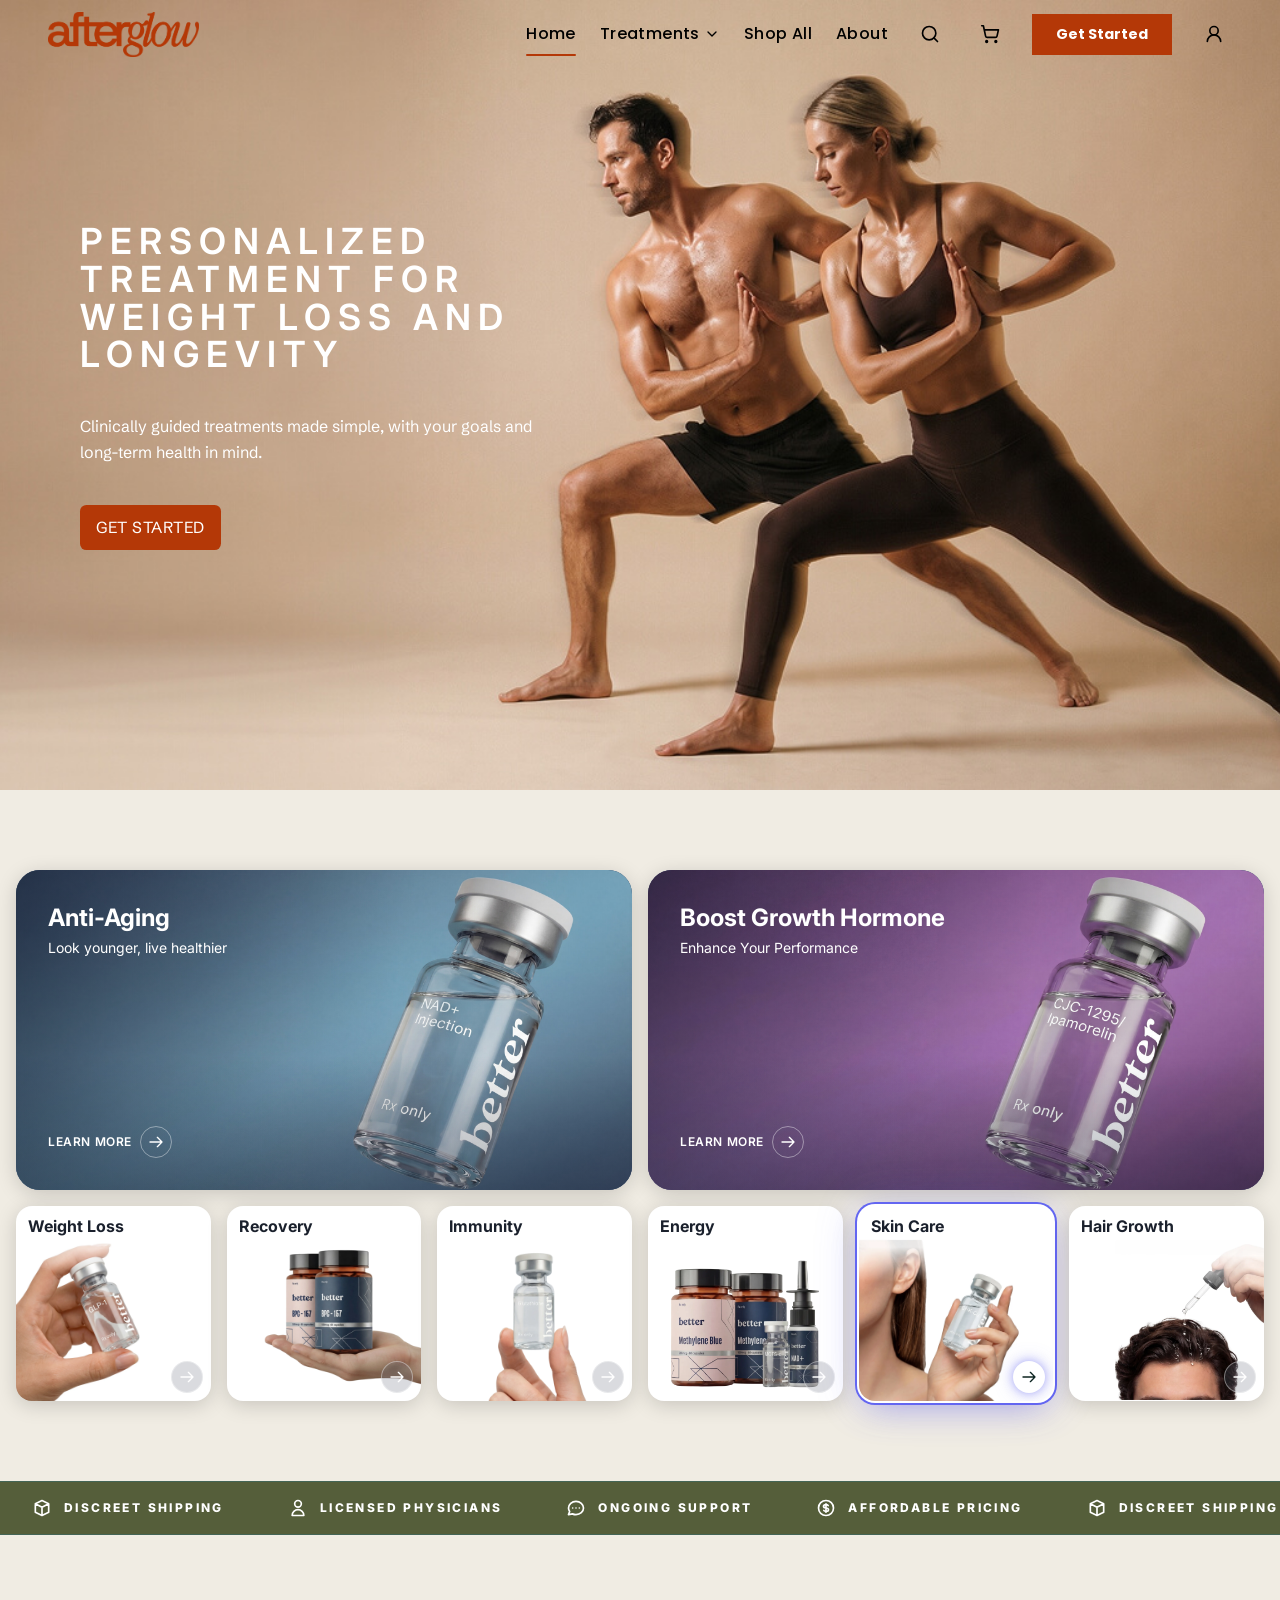
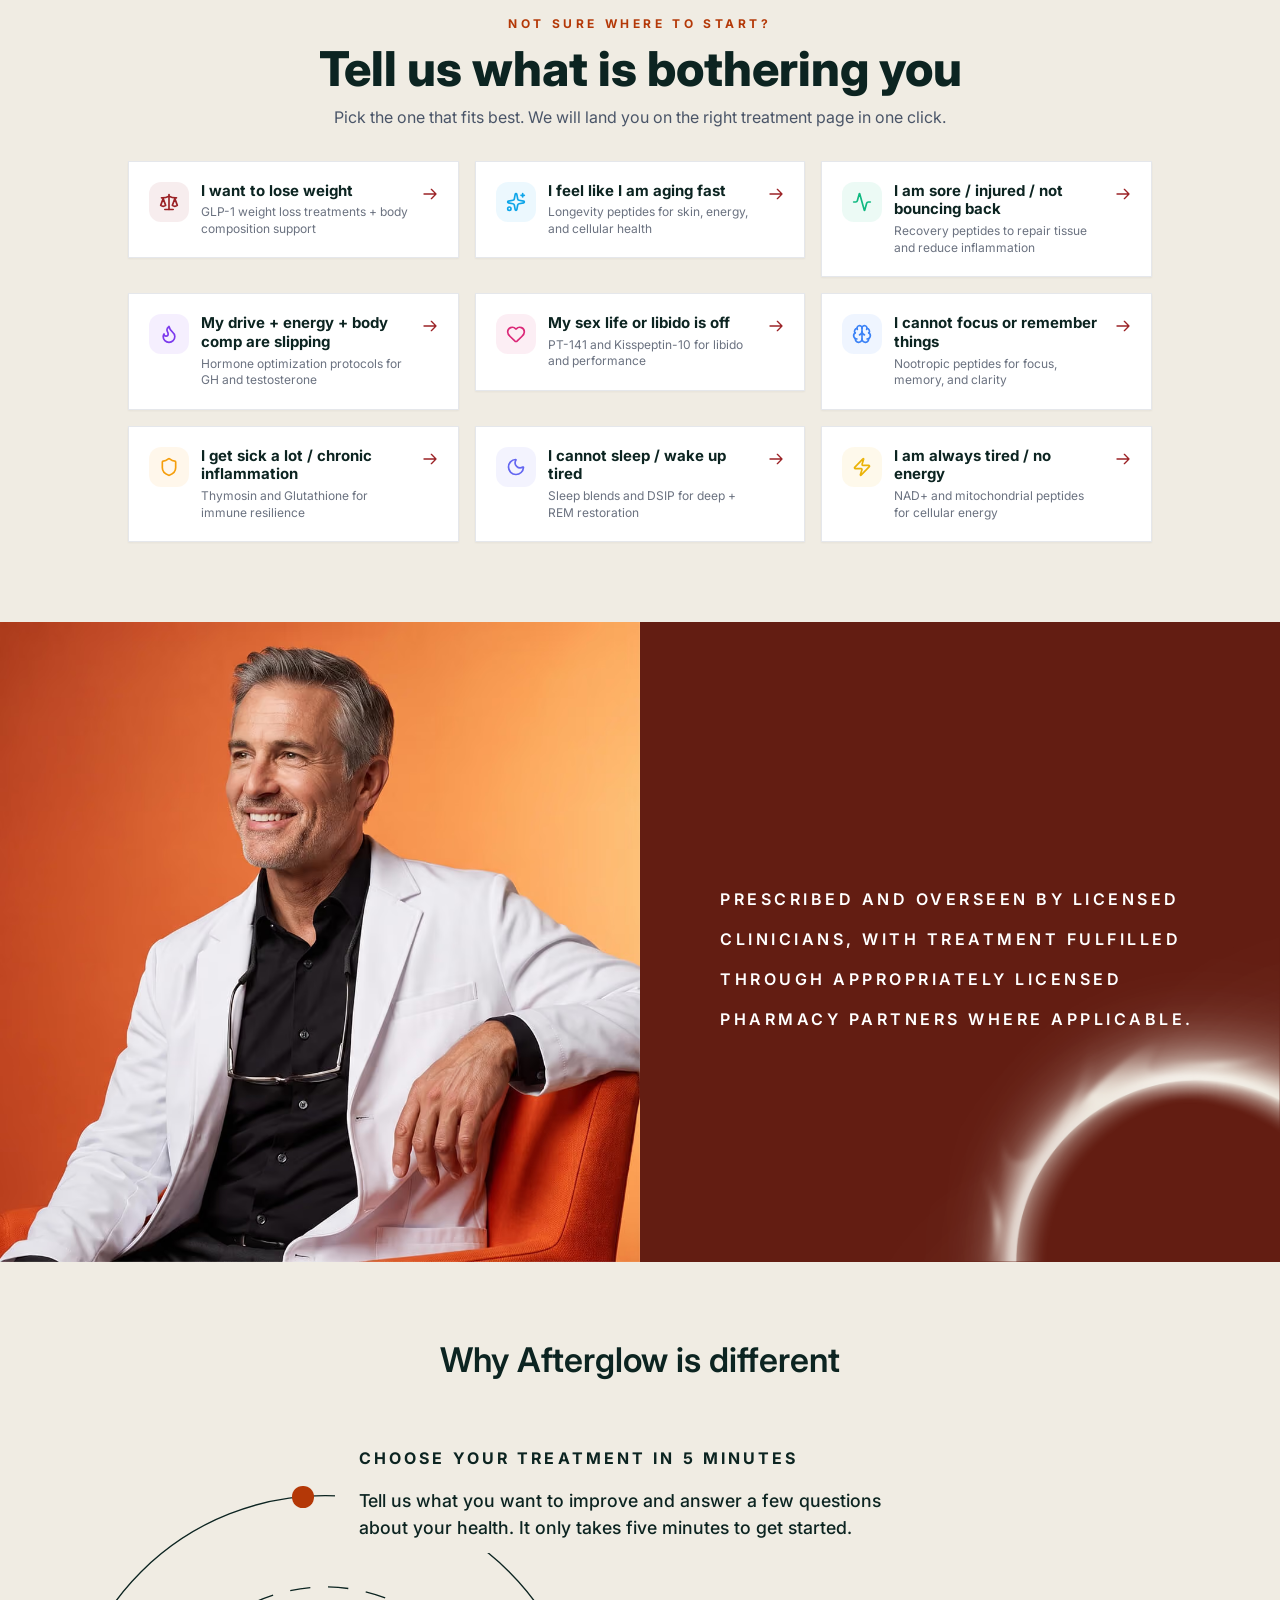
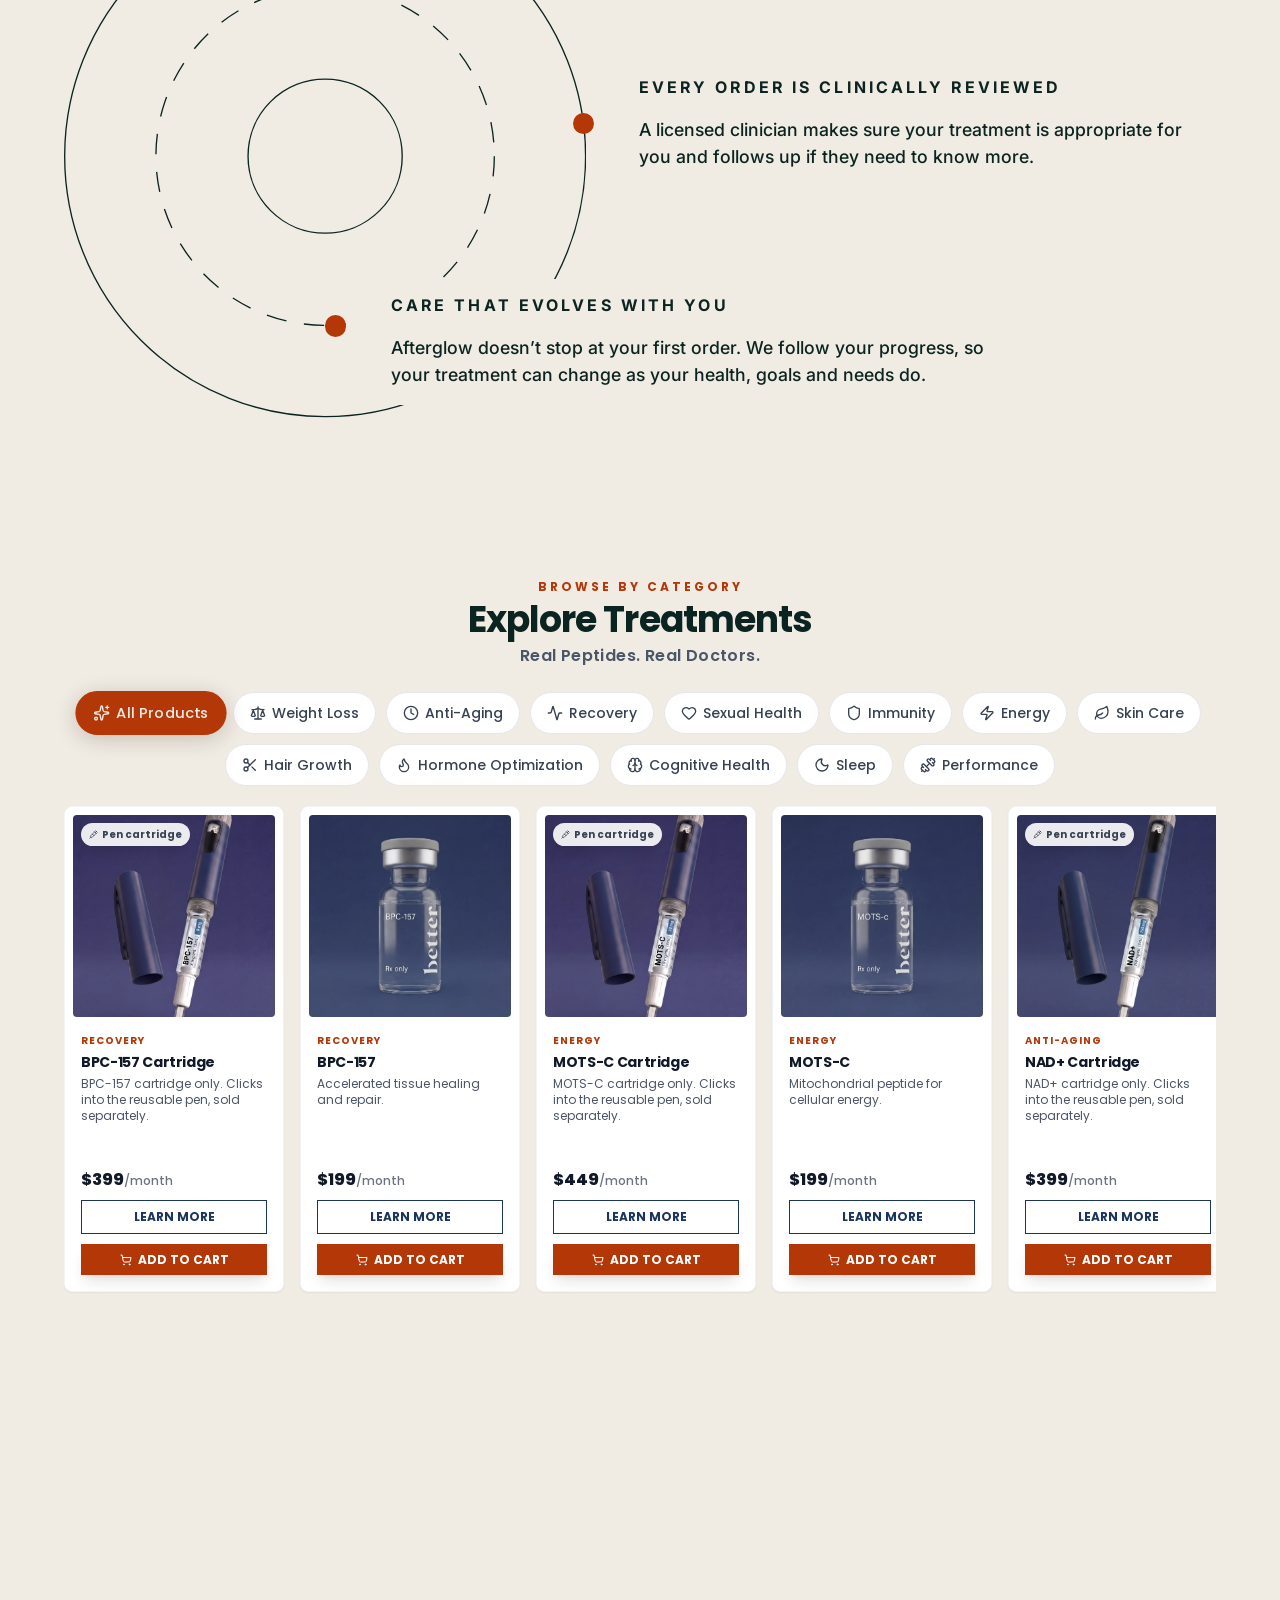
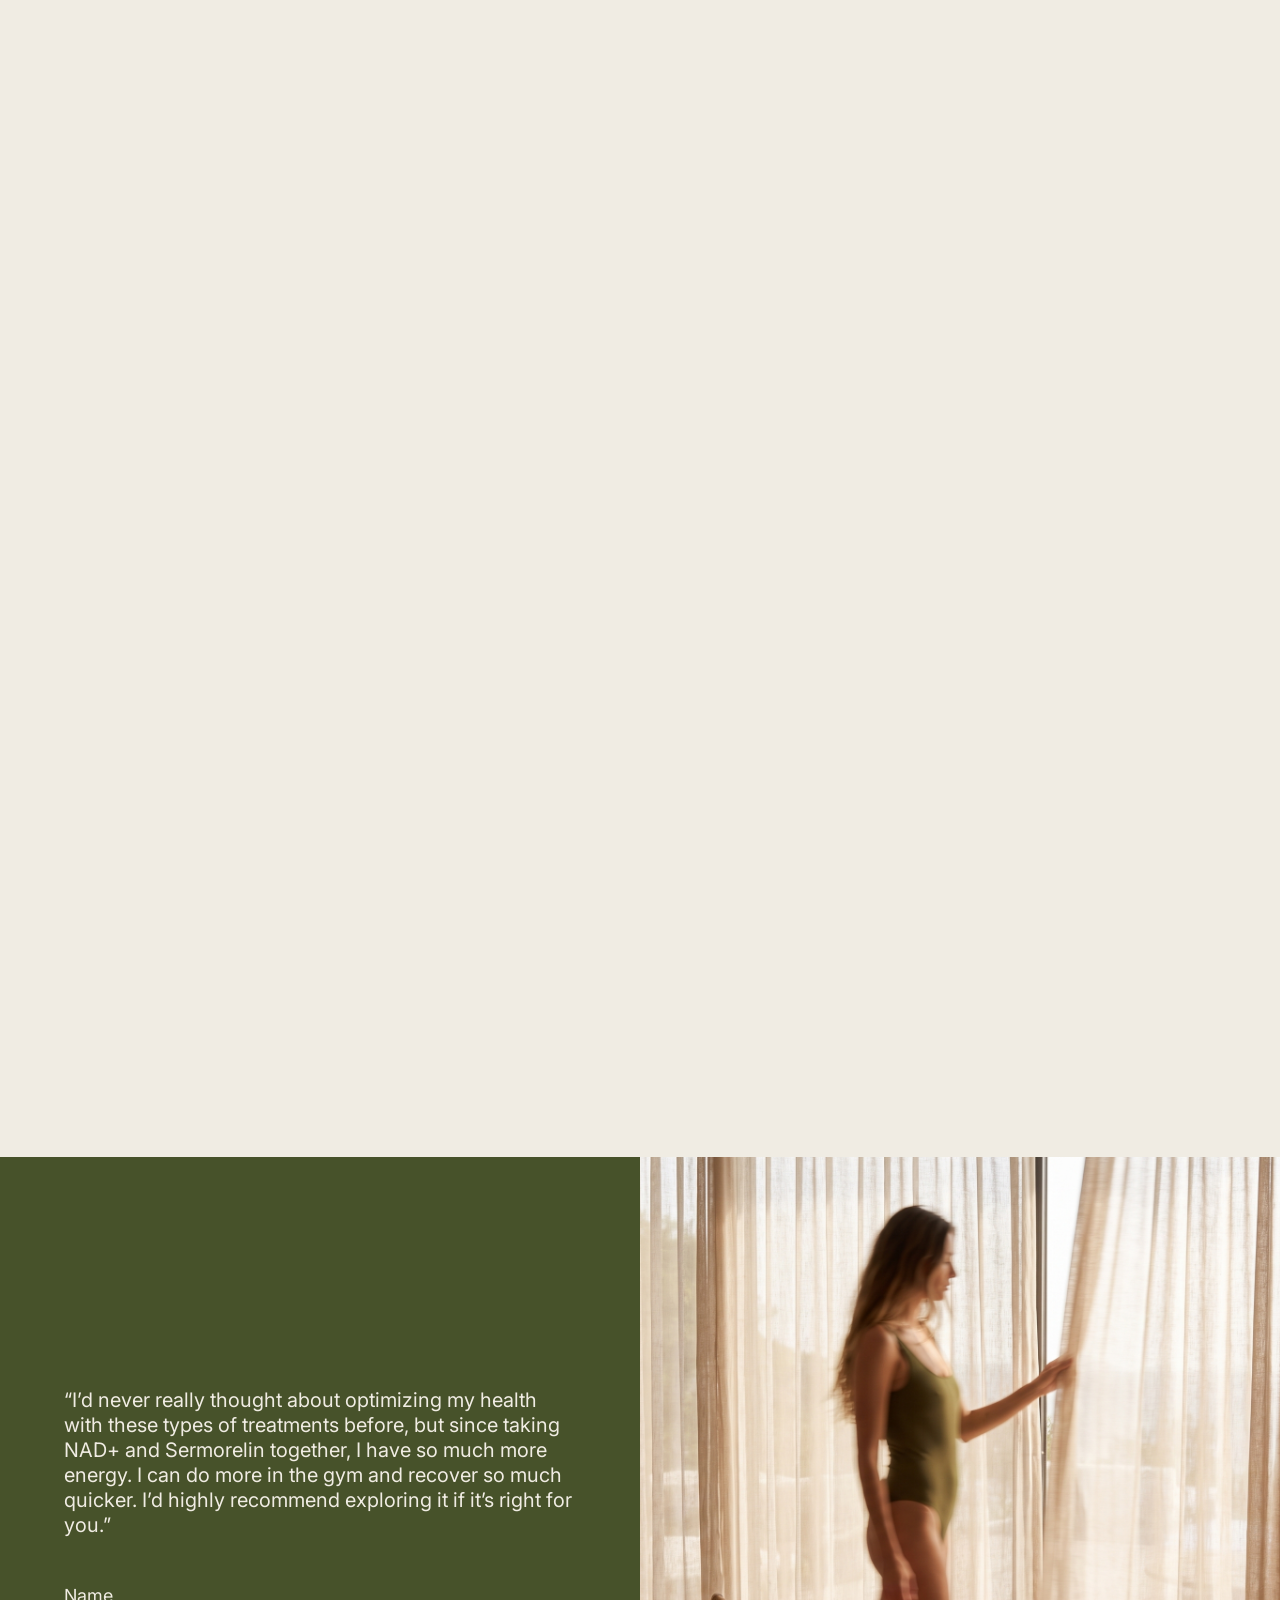
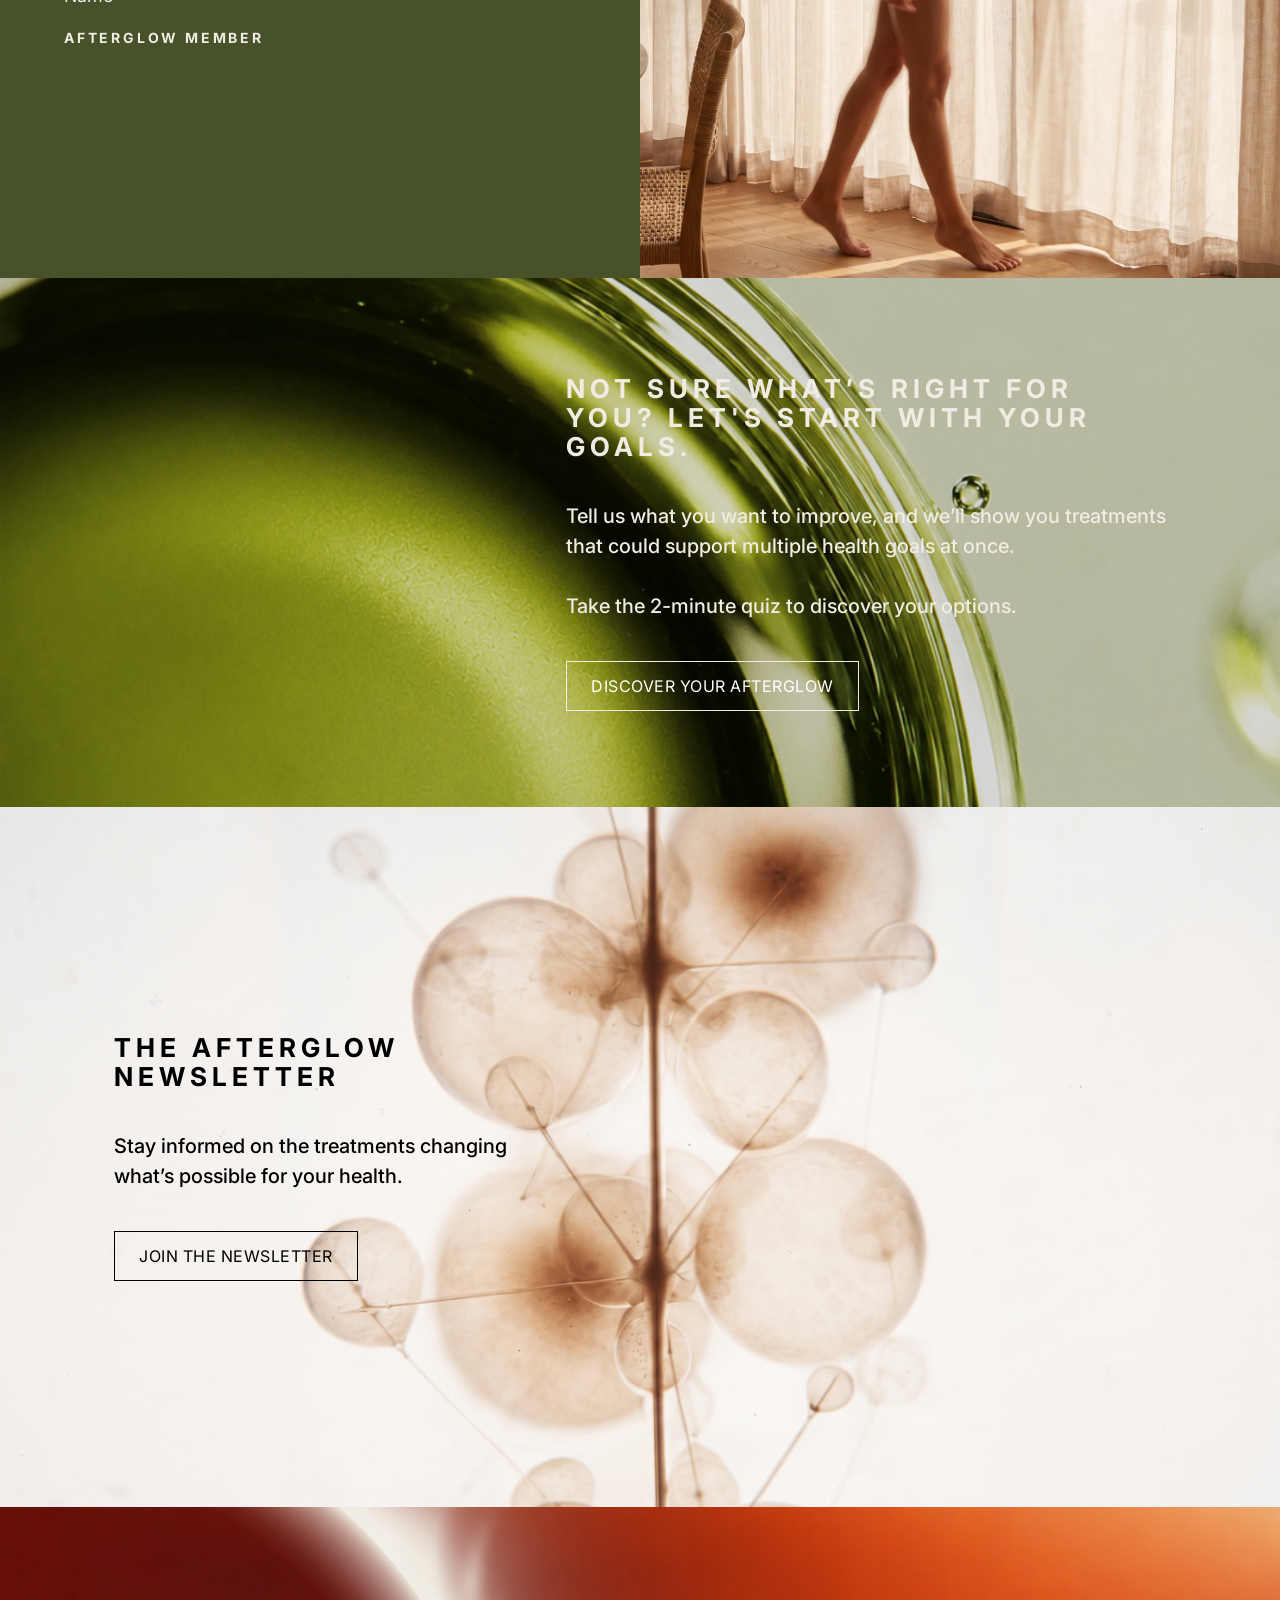
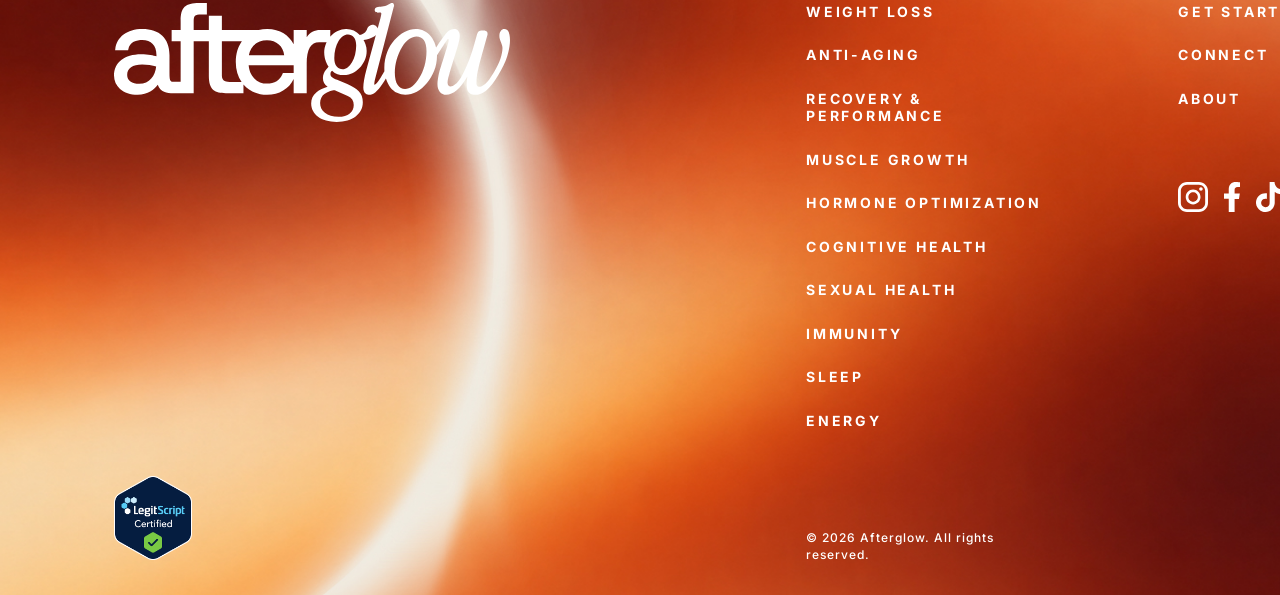
==== index.html @ 7e418ce0 "Update mobile menu icons Replace the boxed close button with a plain X icon and resize the hamburger" ====
<!doctype html>
<html lang="en">
<head>
  <meta charset="utf-8">
  <meta name="viewport" content="width=device-width, initial-scale=1">
  <title>Afterglow | Personalized treatment for weight loss and longevity</title>
  <meta name="description" content="Clinically guided treatments made simple, with your goals and long-term health in mind.">
  <script>document.documentElement.classList.add('js')</script>
  <link rel="preconnect" href="https://fonts.googleapis.com">
  <link rel="preconnect" href="https://fonts.gstatic.com" crossorigin>
  <link rel="stylesheet" href="https://fonts.googleapis.com/css2?family=Inter:wght@400;500;600;700;800&family=Poppins:wght@500;600;700&family=Schibsted+Grotesk:wght@400;500&display=swap">
  <link rel="stylesheet" href="styles.css">
  <script src="script.js" defer></script>
</head>
<body>
<svg xmlns="http://www.w3.org/2000/svg" class="sprite" aria-hidden="true" focusable="false"><symbol id="i-package" viewBox="0 0 24 24"><path d="M20 7l-8-4-8 4m16 0l-8 4m8-4v10l-8 4m0-10L4 7m8 4v10M4 7v10l8 4"/></symbol><symbol id="i-user" viewBox="0 0 24 24"><path d="M16 7a4 4 0 11-8 0 4 4 0 018 0zM12 14a7 7 0 00-7 7h14a7 7 0 00-7-7z"/></symbol><symbol id="i-chat" viewBox="0 0 24 24"><path d="M8 12h.01M12 12h.01M16 12h.01M21 12c0 4.418-4.03 8-9 8a9.863 9.863 0 01-4.255-.949L3 20l1.395-3.72C3.512 15.042 3 13.574 3 12c0-4.418 4.03-8 9-8s9 3.582 9 8z"/></symbol><symbol id="i-dollar" viewBox="0 0 24 24"><path d="M12 8c-1.657 0-3 .895-3 2s1.343 2 3 2 3 .895 3 2-1.343 2-3 2m0-8c1.11 0 2.08.402 2.599 1M12 8V7m0 1v8m0 0v1m0-1c-1.11 0-2.08-.402-2.599-1M21 12a9 9 0 11-18 0 9 9 0 0118 0z"/></symbol><symbol id="i-sparkles" viewBox="0 0 24 24"><path d="M11.017 2.814a1 1 0 0 1 1.966 0l1.051 5.558a2 2 0 0 0 1.594 1.594l5.558 1.051a1 1 0 0 1 0 1.966l-5.558 1.051a2 2 0 0 0-1.594 1.594l-1.051 5.558a1 1 0 0 1-1.966 0l-1.051-5.558a2 2 0 0 0-1.594-1.594l-5.558-1.051a1 1 0 0 1 0-1.966l5.558-1.051a2 2 0 0 0 1.594-1.594z"/><path d="M20 2v4"/><path d="M22 4h-4"/><circle cx="4" cy="20" r="2"/></symbol><symbol id="i-scale" viewBox="0 0 24 24"><path d="M12 3v18"/><path d="m19 8 3 8a5 5 0 0 1-6 0zV7"/><path d="M3 7h1a17 17 0 0 0 8-2 17 17 0 0 0 8 2h1"/><path d="m5 8 3 8a5 5 0 0 1-6 0zV7"/><path d="M7 21h10"/></symbol><symbol id="i-tag" viewBox="0 0 24 24"><path d="m18 2 4 4"/><path d="m17 7 3-3"/><path d="M19 9 8.7 19.3c-1 1-2.5 1-3.4 0l-.6-.6c-1-1-1-2.5 0-3.4L15 5"/><path d="m9 11 4 4"/><path d="m5 19-3 3"/><path d="m14 4 6 6"/></symbol><symbol id="i-cart" viewBox="0 0 24 24"><circle cx="8" cy="21" r="1"/><circle cx="19" cy="21" r="1"/><path d="M2.05 2.05h2l2.66 12.42a2 2 0 0 0 2 1.58h9.78a2 2 0 0 0 1.95-1.57l1.65-7.43H5.12"/></symbol><symbol id="i-arrow-right" viewBox="0 0 24 24"><path d="M14 5l7 7m0 0l-7 7m7-7H3"/></symbol><symbol id="i-c-weight" viewBox="0 0 24 24"><path d="M12 3v18"/><path d="m19 8 3 8a5 5 0 0 1-6 0zV7"/><path d="M3 7h1a17 17 0 0 0 8-2 17 17 0 0 0 8 2h1"/><path d="m5 8 3 8a5 5 0 0 1-6 0zV7"/><path d="M7 21h10"/></symbol><symbol id="i-c-aging" viewBox="0 0 24 24"><path d="M12 6v6l4 2"/><circle cx="12" cy="12" r="10"/></symbol><symbol id="i-c-recovery" viewBox="0 0 24 24"><path d="M22 12h-2.48a2 2 0 0 0-1.93 1.46l-2.35 8.36a.25.25 0 0 1-.48 0L9.24 2.18a.25.25 0 0 0-.48 0l-2.35 8.36A2 2 0 0 1 4.49 12H2"/></symbol><symbol id="i-c-sexual" viewBox="0 0 24 24"><path d="M2 9.5a5.5 5.5 0 0 1 9.591-3.676.56.56 0 0 0 .818 0A5.49 5.49 0 0 1 22 9.5c0 2.29-1.5 4-3 5.5l-5.492 5.313a2 2 0 0 1-3 .019L5 15c-1.5-1.5-3-3.2-3-5.5"/></symbol><symbol id="i-c-immunity" viewBox="0 0 24 24"><path d="M20 13c0 5-3.5 7.5-7.66 8.95a1 1 0 0 1-.67-.01C7.5 20.5 4 18 4 13V6a1 1 0 0 1 1-1c2 0 4.5-1.2 6.24-2.72a1.17 1.17 0 0 1 1.52 0C14.51 3.81 17 5 19 5a1 1 0 0 1 1 1z"/></symbol><symbol id="i-c-energy" viewBox="0 0 24 24"><path d="M4 14a1 1 0 0 1-.78-1.63l9.9-10.2a.5.5 0 0 1 .86.46l-1.92 6.02A1 1 0 0 0 13 10h7a1 1 0 0 1 .78 1.63l-9.9 10.2a.5.5 0 0 1-.86-.46l1.92-6.02A1 1 0 0 0 11 14z"/></symbol><symbol id="i-c-skin" viewBox="0 0 24 24"><path d="M11 20A7 7 0 0 1 9.8 6.1C15.5 5 17 4.48 19 2c1 2 2 4.18 2 8 0 5.5-4.78 10-10 10Z"/><path d="M2 21c0-3 1.85-5.36 5.08-6C9.5 14.52 12 13 13 12"/></symbol><symbol id="i-c-hair" viewBox="0 0 24 24"><circle cx="6" cy="6" r="3"/><path d="M8.12 8.12 12 12"/><path d="M20 4 8.12 15.88"/><circle cx="6" cy="18" r="3"/><path d="M14.8 14.8 20 20"/></symbol><symbol id="i-c-hormone" viewBox="0 0 24 24"><path d="M12 3q1 4 4 6.5t3 5.5a1 1 0 0 1-14 0 5 5 0 0 1 1-3 1 1 0 0 0 5 0c0-2-1.5-3-1.5-5q0-2 2.5-4"/></symbol><symbol id="i-c-cognitive" viewBox="0 0 24 24"><path d="M12 18V5"/><path d="M15 13a4.17 4.17 0 0 1-3-4 4.17 4.17 0 0 1-3 4"/><path d="M17.598 6.5A3 3 0 1 0 12 5a3 3 0 1 0-5.598 1.5"/><path d="M17.997 5.125a4 4 0 0 1 2.526 5.77"/><path d="M18 18a4 4 0 0 0 2-7.464"/><path d="M19.967 17.483A4 4 0 1 1 12 18a4 4 0 1 1-7.967-.517"/><path d="M6 18a4 4 0 0 1-2-7.464"/><path d="M6.003 5.125a4 4 0 0 0-2.526 5.77"/></symbol><symbol id="i-c-sleep" viewBox="0 0 24 24"><path d="M20.985 12.486a9 9 0 1 1-9.473-9.472c.405-.022.617.46.402.803a6 6 0 0 0 8.268 8.268c.344-.215.825-.004.803.401"/></symbol><symbol id="i-c-performance" viewBox="0 0 24 24"><path d="M17.596 12.768a2 2 0 1 0 2.829-2.829l-1.768-1.767a2 2 0 0 0 2.828-2.829l-2.828-2.828a2 2 0 0 0-2.829 2.828l-1.767-1.768a2 2 0 1 0-2.829 2.829z"/><path d="m2.5 21.5 1.4-1.4"/><path d="m20.1 3.9 1.4-1.4"/><path d="M5.343 21.485a2 2 0 1 0 2.829-2.828l1.767 1.768a2 2 0 1 0 2.829-2.829l-6.364-6.364a2 2 0 1 0-2.829 2.829l1.768 1.767a2 2 0 0 0-2.828 2.829z"/><path d="m9.6 14.4 4.8-4.8"/></symbol><symbol id="i-chevron-down" viewBox="0 0 24 24"><path d="m6 9 6 6 6-6"/></symbol><symbol id="i-chevron-right" viewBox="0 0 24 24"><path d="m9 18 6-6-6-6"/></symbol><symbol id="i-account" viewBox="0 0 24 24"><circle cx="12" cy="8" r="5"/><path d="M20 21a8 8 0 0 0-16 0"/></symbol><symbol id="i-close" viewBox="0 0 24 24"><path d="M18 6 6 18"/><path d="m6 6 12 12"/></symbol><symbol id="i-search" viewBox="0 0 24 24"><path d="m21 21-4.34-4.34"/><circle cx="11" cy="11" r="8"/></symbol><symbol id="i-s0" viewBox="0 0 24 24"><path d="M12 3v18"/><path d="m19 8 3 8a5 5 0 0 1-6 0zV7"/><path d="M3 7h1a17 17 0 0 0 8-2 17 17 0 0 0 8 2h1"/><path d="m5 8 3 8a5 5 0 0 1-6 0zV7"/><path d="M7 21h10"/></symbol><symbol id="i-s1" viewBox="0 0 24 24"><path d="M11.017 2.814a1 1 0 0 1 1.966 0l1.051 5.558a2 2 0 0 0 1.594 1.594l5.558 1.051a1 1 0 0 1 0 1.966l-5.558 1.051a2 2 0 0 0-1.594 1.594l-1.051 5.558a1 1 0 0 1-1.966 0l-1.051-5.558a2 2 0 0 0-1.594-1.594l-5.558-1.051a1 1 0 0 1 0-1.966l5.558-1.051a2 2 0 0 0 1.594-1.594z"/><path d="M20 2v4"/><path d="M22 4h-4"/><circle cx="4" cy="20" r="2"/></symbol><symbol id="i-s2" viewBox="0 0 24 24"><path d="M22 12h-2.48a2 2 0 0 0-1.93 1.46l-2.35 8.36a.25.25 0 0 1-.48 0L9.24 2.18a.25.25 0 0 0-.48 0l-2.35 8.36A2 2 0 0 1 4.49 12H2"/></symbol><symbol id="i-s3" viewBox="0 0 24 24"><path d="M12 3q1 4 4 6.5t3 5.5a1 1 0 0 1-14 0 5 5 0 0 1 1-3 1 1 0 0 0 5 0c0-2-1.5-3-1.5-5q0-2 2.5-4"/></symbol><symbol id="i-s4" viewBox="0 0 24 24"><path d="M2 9.5a5.5 5.5 0 0 1 9.591-3.676.56.56 0 0 0 .818 0A5.49 5.49 0 0 1 22 9.5c0 2.29-1.5 4-3 5.5l-5.492 5.313a2 2 0 0 1-3 .019L5 15c-1.5-1.5-3-3.2-3-5.5"/></symbol><symbol id="i-s5" viewBox="0 0 24 24"><path d="M12 18V5"/><path d="M15 13a4.17 4.17 0 0 1-3-4 4.17 4.17 0 0 1-3 4"/><path d="M17.598 6.5A3 3 0 1 0 12 5a3 3 0 1 0-5.598 1.5"/><path d="M17.997 5.125a4 4 0 0 1 2.526 5.77"/><path d="M18 18a4 4 0 0 0 2-7.464"/><path d="M19.967 17.483A4 4 0 1 1 12 18a4 4 0 1 1-7.967-.517"/><path d="M6 18a4 4 0 0 1-2-7.464"/><path d="M6.003 5.125a4 4 0 0 0-2.526 5.77"/></symbol><symbol id="i-s6" viewBox="0 0 24 24"><path d="M20 13c0 5-3.5 7.5-7.66 8.95a1 1 0 0 1-.67-.01C7.5 20.5 4 18 4 13V6a1 1 0 0 1 1-1c2 0 4.5-1.2 6.24-2.72a1.17 1.17 0 0 1 1.52 0C14.51 3.81 17 5 19 5a1 1 0 0 1 1 1z"/></symbol><symbol id="i-s7" viewBox="0 0 24 24"><path d="M20.985 12.486a9 9 0 1 1-9.473-9.472c.405-.022.617.46.402.803a6 6 0 0 0 8.268 8.268c.344-.215.825-.004.803.401"/></symbol><symbol id="i-s8" viewBox="0 0 24 24"><path d="M4 14a1 1 0 0 1-.78-1.63l9.9-10.2a.5.5 0 0 1 .86.46l-1.92 6.02A1 1 0 0 0 13 10h7a1 1 0 0 1 .78 1.63l-9.9 10.2a.5.5 0 0 1-.86-.46l1.92-6.02A1 1 0 0 0 11 14z"/></symbol></svg>

<header class="site-header">
  <div class="site-header__bar">
    <a class="site-header__logo" href="#top" aria-label="Afterglow home">
      <img class="logo-desktop" src="assets/img/logo.png" alt="Afterglow" width="151" height="45">
      <img class="logo-mobile" src="assets/img/logo-mobile.png" alt="Afterglow" width="90" height="28">
    </a>
    <nav class="site-nav" id="site-nav" aria-label="Main">
      <ul class="site-nav__links">
        <li><a class="is-current" href="#top" aria-current="page">Home</a></li>
        <li class="has-menu">
          <a href="#treatments" aria-haspopup="true" aria-expanded="false">Treatments <svg class="i" aria-hidden="true"><use href="#i-chevron-down"/></svg></a>
          <ul class="dropdown" aria-label="Treatments"><li><a href="#treatments" data-filter="all"><svg class="i " aria-hidden="true"><use href="#i-sparkles"/></svg><span>All Treatments</span></a></li><li><a href="#treatments" data-filter="Weight Loss"><svg class="i " aria-hidden="true"><use href="#i-c-weight"/></svg><span>Weight Loss</span></a></li><li><a href="#treatments" data-filter="Anti-Aging"><svg class="i " aria-hidden="true"><use href="#i-c-aging"/></svg><span>Anti-Aging</span></a></li><li><a href="#treatments" data-filter="Recovery"><svg class="i " aria-hidden="true"><use href="#i-c-recovery"/></svg><span>Recovery</span></a></li><li><a href="#treatments" data-filter="Sexual Health"><svg class="i " aria-hidden="true"><use href="#i-c-sexual"/></svg><span>Sexual Health</span></a></li><li><a href="#treatments" data-filter="Immunity"><svg class="i " aria-hidden="true"><use href="#i-c-immunity"/></svg><span>Immunity</span></a></li><li><a href="#treatments" data-filter="Energy"><svg class="i " aria-hidden="true"><use href="#i-c-energy"/></svg><span>Energy</span></a></li><li><a href="#treatments" data-filter="Skin Care"><svg class="i " aria-hidden="true"><use href="#i-c-skin"/></svg><span>Skin Care</span></a></li><li><a href="#treatments" data-filter="Hair Growth"><svg class="i " aria-hidden="true"><use href="#i-c-hair"/></svg><span>Hair Growth</span></a></li><li><a href="#treatments" data-filter="Hormone Optimization"><svg class="i " aria-hidden="true"><use href="#i-c-hormone"/></svg><span>Hormone Optimization</span></a></li><li><a href="#treatments" data-filter="Cognitive Health"><svg class="i " aria-hidden="true"><use href="#i-c-cognitive"/></svg><span>Cognitive Health</span></a></li><li><a href="#treatments" data-filter="Sleep"><svg class="i " aria-hidden="true"><use href="#i-c-sleep"/></svg><span>Sleep</span></a></li><li><a href="#treatments" data-filter="Performance"><svg class="i " aria-hidden="true"><use href="#i-c-performance"/></svg><span>Performance</span></a></li></ul>
        </li>
        <li><a href="#treatments">Shop All</a></li>
        <li><a href="#about">About</a></li>
      </ul>
      <div class="site-nav__tools">
        <button class="icon-btn" type="button" aria-label="Search"><svg class="i" aria-hidden="true"><use href="#i-search"/></svg></button>
        <button class="icon-btn" type="button" aria-label="Cart"><svg class="i" aria-hidden="true"><use href="#i-cart"/></svg></button>
        <a class="site-nav__cta" href="#quiz">Get Started</a>
        <a class="icon-btn" href="#" aria-label="Account"><svg class="i" aria-hidden="true"><use href="#i-account"/></svg></a>
      </div>
    </nav>
    <button class="menu-btn" type="button" aria-label="Menu" aria-expanded="false" aria-controls="mobile-menu"><span></span><span></span><span></span><svg class="i menu-btn__close" aria-hidden="true"><use href="#i-close"/></svg></button>
  </div>
  <nav class="mobile-menu" id="mobile-menu" aria-label="Mobile"><ul><li><a class="mm-fill" href="#treatments">Weight Loss</a></li><li><a class="mm-fill" href="#treatments">Anti-Aging</a></li><li><a class="mm-fill" href="#treatments">Recovery &amp; Performance</a></li><li><a class="mm-fill" href="#treatments">Muscle Growth</a></li><li><a class="mm-fill" href="#treatments">Hormone Optimization</a></li><li><a class="mm-fill" href="#treatments">Cognitive Health</a></li><li><a class="mm-fill" href="#treatments">Sexual Health</a></li><li><a class="mm-fill" href="#treatments">Immunity</a></li><li><a class="mm-fill" href="#treatments">Sleep</a></li><li><a class="mm-fill" href="#treatments">Energy</a></li><li><a class="mm-line" href="#quiz">Get Started</a></li><li><a class="mm-line" href="#about">About</a></li><li><a class="mm-line" href="#">Connect</a></li></ul></nav>
</header>

<main id="top">
  <section class="hero" style="--hero-d:url(assets/img/hero-desktop.png);--hero-m:url(assets/img/hero-mobile.png)">
    <div class="hero__inner">
      <h1>Personalized treatment for weight loss and longevity</h1>
      <p>Clinically guided treatments made simple, with your goals and long-term health in mind.</p>
      <a class="hero__cta" href="#quiz"><span class="hero__cta-d">Get Started</span><span class="hero__cta-m">Find my plan in minutes</span></a>
    </div>
  </section>

  <section class="goals container" aria-label="Browse treatments by goal">
    <ul class="goals__cards">
      <li><a class="goal-card" href="#treatments" style="--img:url(assets/img/card-anti-aging.jpg)">
        <span class="goal-card__text"><strong>Anti-Aging</strong><span>Look younger, live healthier</span></span>
        <span class="goal-card__more">Learn More <span class="circle"><svg class="i " aria-hidden="true"><use href="#i-arrow-right"/></svg></span></span>
      </a></li>
      <li><a class="goal-card" href="#treatments" style="--img:url(assets/img/card-growth-hormone.jpg)">
        <span class="goal-card__text"><strong>Boost Growth Hormone</strong><span>Enhance Your Performance</span></span>
        <span class="goal-card__more">Learn More <span class="circle"><svg class="i " aria-hidden="true"><use href="#i-arrow-right"/></svg></span></span>
      </a></li>
    </ul>
    <ul class="goals__tiles">
      <li><a class="tile" href="#" data-tile="Weight Loss" style="--tile-img:url(assets/img/tile-weight-loss.webp);--tile-bg:#ffffff"><span>Weight Loss</span><span class="tile__go"><svg class="i " aria-hidden="true"><use href="#i-arrow-right"/></svg></span></a></li><li><a class="tile" href="#" data-tile="Recovery" style="--tile-img:url(assets/img/tile-recovery.webp);--tile-bg:#ffffff"><span>Recovery</span><span class="tile__go"><svg class="i " aria-hidden="true"><use href="#i-arrow-right"/></svg></span></a></li><li><a class="tile" href="#" data-tile="Immunity" style="--tile-img:url(assets/img/tile-immunity.webp);--tile-bg:#ffffff"><span>Immunity</span><span class="tile__go"><svg class="i " aria-hidden="true"><use href="#i-arrow-right"/></svg></span></a></li><li><a class="tile" href="#" data-tile="Energy" style="--tile-img:url(assets/img/tile-energy.webp);--tile-bg:#ffffff"><span>Energy</span><span class="tile__go"><svg class="i " aria-hidden="true"><use href="#i-arrow-right"/></svg></span></a></li><li><a class="tile is-active" href="#" data-tile="Skin Care" style="--tile-img:url(assets/img/tile-skin-care.webp);--tile-bg:#ffffff"><span>Skin Care</span><span class="tile__go"><svg class="i " aria-hidden="true"><use href="#i-arrow-right"/></svg></span></a></li><li><a class="tile" href="#" data-tile="Hair Growth" style="--tile-img:url(assets/img/tile-hair-growth.webp);--tile-bg:#ffffff"><span>Hair Growth</span><span class="tile__go"><svg class="i " aria-hidden="true"><use href="#i-arrow-right"/></svg></span></a></li>
    </ul>
  </section>

  <div class="usp" role="region" aria-label="Why Afterglow">
    <div class="usp__track"><ul class="usp__group"><li><svg class="i " aria-hidden="true"><use href="#i-package"/></svg><span>Discreet Shipping</span></li><li><svg class="i " aria-hidden="true"><use href="#i-user"/></svg><span>Licensed Physicians</span></li><li><svg class="i " aria-hidden="true"><use href="#i-chat"/></svg><span>Ongoing Support</span></li><li><svg class="i " aria-hidden="true"><use href="#i-dollar"/></svg><span>Affordable Pricing</span></li></ul><ul class="usp__group" aria-hidden="true"><li><svg class="i " aria-hidden="true"><use href="#i-package"/></svg><span>Discreet Shipping</span></li><li><svg class="i " aria-hidden="true"><use href="#i-user"/></svg><span>Licensed Physicians</span></li><li><svg class="i " aria-hidden="true"><use href="#i-chat"/></svg><span>Ongoing Support</span></li><li><svg class="i " aria-hidden="true"><use href="#i-dollar"/></svg><span>Affordable Pricing</span></li></ul><ul class="usp__group" aria-hidden="true"><li><svg class="i " aria-hidden="true"><use href="#i-package"/></svg><span>Discreet Shipping</span></li><li><svg class="i " aria-hidden="true"><use href="#i-user"/></svg><span>Licensed Physicians</span></li><li><svg class="i " aria-hidden="true"><use href="#i-chat"/></svg><span>Ongoing Support</span></li><li><svg class="i " aria-hidden="true"><use href="#i-dollar"/></svg><span>Affordable Pricing</span></li></ul><ul class="usp__group" aria-hidden="true"><li><svg class="i " aria-hidden="true"><use href="#i-package"/></svg><span>Discreet Shipping</span></li><li><svg class="i " aria-hidden="true"><use href="#i-user"/></svg><span>Licensed Physicians</span></li><li><svg class="i " aria-hidden="true"><use href="#i-chat"/></svg><span>Ongoing Support</span></li><li><svg class="i " aria-hidden="true"><use href="#i-dollar"/></svg><span>Affordable Pricing</span></li></ul></div>
  </div>

  <section class="symptoms" id="symptoms">
    <div class="symptoms__inner">
      <header class="section-head">
        <p class="eyebrow">Not sure where to start?</p>
        <h2>Tell us what is bothering you</h2>
        <p>Pick the one that fits best. We will land you on the right treatment page in one click.</p>
      </header>
      <ul class="symptoms__grid" id="symptom-grid">
        <li><a class="symptom" href="#" style="--c:#9b2226"><span class="symptom__icon"><svg class="i " aria-hidden="true"><use href="#i-s0"/></svg></span><span class="symptom__text"><strong>I want to lose weight</strong><span>GLP-1 weight loss treatments + body composition support</span></span><svg class="i symptom__go" aria-hidden="true"><use href="#i-arrow-right"/></svg></a></li><li><a class="symptom" href="#" style="--c:#0ea5e9"><span class="symptom__icon"><svg class="i " aria-hidden="true"><use href="#i-s1"/></svg></span><span class="symptom__text"><strong>I feel like I am aging fast</strong><span>Longevity peptides for skin, energy, and cellular health</span></span><svg class="i symptom__go" aria-hidden="true"><use href="#i-arrow-right"/></svg></a></li><li><a class="symptom" href="#" style="--c:#10b981"><span class="symptom__icon"><svg class="i " aria-hidden="true"><use href="#i-s2"/></svg></span><span class="symptom__text"><strong>I am sore / injured / not bouncing back</strong><span>Recovery peptides to repair tissue and reduce inflammation</span></span><svg class="i symptom__go" aria-hidden="true"><use href="#i-arrow-right"/></svg></a></li><li><a class="symptom" href="#" style="--c:#7c3aed"><span class="symptom__icon"><svg class="i " aria-hidden="true"><use href="#i-s3"/></svg></span><span class="symptom__text"><strong>My drive + energy + body comp are slipping</strong><span>Hormone optimization protocols for GH and testosterone</span></span><svg class="i symptom__go" aria-hidden="true"><use href="#i-arrow-right"/></svg></a></li><li><a class="symptom" href="#" style="--c:#db2777"><span class="symptom__icon"><svg class="i " aria-hidden="true"><use href="#i-s4"/></svg></span><span class="symptom__text"><strong>My sex life or libido is off</strong><span>PT-141 and Kisspeptin-10 for libido and performance</span></span><svg class="i symptom__go" aria-hidden="true"><use href="#i-arrow-right"/></svg></a></li><li><a class="symptom" href="#" style="--c:#3b82f6"><span class="symptom__icon"><svg class="i " aria-hidden="true"><use href="#i-s5"/></svg></span><span class="symptom__text"><strong>I cannot focus or remember things</strong><span>Nootropic peptides for focus, memory, and clarity</span></span><svg class="i symptom__go" aria-hidden="true"><use href="#i-arrow-right"/></svg></a></li><li><a class="symptom" href="#" style="--c:#f59e0b"><span class="symptom__icon"><svg class="i " aria-hidden="true"><use href="#i-s6"/></svg></span><span class="symptom__text"><strong>I get sick a lot / chronic inflammation</strong><span>Thymosin and Glutathione for immune resilience</span></span><svg class="i symptom__go" aria-hidden="true"><use href="#i-arrow-right"/></svg></a></li><li><a class="symptom" href="#" style="--c:#6366f1"><span class="symptom__icon"><svg class="i " aria-hidden="true"><use href="#i-s7"/></svg></span><span class="symptom__text"><strong>I cannot sleep / wake up tired</strong><span>Sleep blends and DSIP for deep + REM restoration</span></span><svg class="i symptom__go" aria-hidden="true"><use href="#i-arrow-right"/></svg></a></li><li><a class="symptom" href="#" style="--c:#eab308"><span class="symptom__icon"><svg class="i " aria-hidden="true"><use href="#i-s8"/></svg></span><span class="symptom__text"><strong>I am always tired / no energy</strong><span>NAD+ and mitochondrial peptides for cellular energy</span></span><svg class="i symptom__go" aria-hidden="true"><use href="#i-arrow-right"/></svg></a></li>
      </ul>
      <button class="view-all" type="button" aria-expanded="false" aria-controls="symptom-grid"><span>View all</span><svg class="i" aria-hidden="true"><use href="#i-chevron-down"/></svg></button>
    </div>
  </section>

  <section class="clinicians" id="about" aria-label="Clinical oversight">
    <div class="clinicians__photo"><img src="assets/img/clinician.png" alt="Smiling clinician in a white coat seated on an orange chair" loading="lazy" width="720" height="720"></div>
    <div class="clinicians__panel">
      <img class="clinicians__orb" src="assets/img/orb.png" alt="" loading="lazy" width="624" height="532">
      <p>Prescribed and overseen by licensed clinicians, with treatment fulfilled through appropriately licensed pharmacy partners where applicable.</p>
    </div>
  </section>

  <section class="different" aria-labelledby="different-title">
    <h2 id="different-title">Why Afterglow is different</h2>

    <div class="orbit" aria-hidden="false">
      <div class="orbit__stage">
        <svg class="orbit__rings" viewBox="-0.75 -0.75 589.5 589.5" aria-hidden="true">
          <circle cx="294" cy="294" r="191" fill="none" stroke="currentColor" stroke-width="1.5" stroke-dasharray="23,20"/>
          <circle cx="294" cy="294" r="294" fill="none" stroke="currentColor" stroke-width="1.5"/>
          <circle cx="294" cy="294" r="87" fill="none" stroke="currentColor" stroke-width="1.5"/>
        </svg>
        <span class="orbit__mask orbit__mask--top"></span>
        <span class="orbit__mask orbit__mask--bottom"></span>
        <div class="orbit__item orbit__item--1"><h3>Choose your treatment in 5 minutes</h3><p>Tell us what you want to improve and answer a few questions about your health. It only takes five minutes to get started.</p></div>
        <div class="orbit__item orbit__item--2"><h3>Every order is clinically reviewed</h3><p>A licensed clinician makes sure your treatment is appropriate for you and follows up if they need to know more.</p></div>
        <div class="orbit__item orbit__item--3"><h3>Care that evolves with you</h3><p>Afterglow doesn’t stop at your first order. We follow your progress, so your treatment can change as your health, goals and needs do.</p></div>
        <span class="orbit__dot orbit__dot--1"></span><span class="orbit__dot orbit__dot--2"></span><span class="orbit__dot orbit__dot--3"></span>
      </div>
    </div>

    <ol class="steps-list">
      <li><span class="dot"></span><div><h3>Choose your treatment in 5 minutes</h3><p>Tell us what you want to improve and answer a few questions about your health. It only takes five minutes to get started.</p></div></li>
      <li><span class="dot"></span><div><h3>Every order is clinically reviewed</h3><p>A licensed clinician makes sure your treatment is appropriate for you and follows up if they need to know more.</p></div></li>
      <li><span class="dot"></span><div><h3>Care that evolves with you</h3><p>Afterglow doesn’t stop at your first order. We follow your progress, so your treatment can change as your health, goals and needs do.</p></div></li>
    </ol>
  </section>

  <section class="treatments container" id="treatments" aria-labelledby="treatments-title">
    <header class="treatments__head">
      <p class="eyebrow">Browse by category</p>
      <h2 id="treatments-title">Explore Treatments</h2>
      <p class="treatments__sub">Real Peptides. Real Doctors.</p>
    </header>
    <ul class="chips" aria-label="Filter treatments by category"><li><button type="button" class="chip is-active" data-filter="all" aria-pressed="true"><svg class="i " aria-hidden="true"><use href="#i-sparkles"/></svg><span>All Products</span></button></li><li><button type="button" class="chip" data-filter="Weight Loss" aria-pressed="false"><svg class="i " aria-hidden="true"><use href="#i-c-weight"/></svg><span>Weight Loss</span></button></li><li><button type="button" class="chip" data-filter="Anti-Aging" aria-pressed="false"><svg class="i " aria-hidden="true"><use href="#i-c-aging"/></svg><span>Anti-Aging</span></button></li><li><button type="button" class="chip" data-filter="Recovery" aria-pressed="false"><svg class="i " aria-hidden="true"><use href="#i-c-recovery"/></svg><span>Recovery</span></button></li><li><button type="button" class="chip" data-filter="Sexual Health" aria-pressed="false"><svg class="i " aria-hidden="true"><use href="#i-c-sexual"/></svg><span>Sexual Health</span></button></li><li><button type="button" class="chip" data-filter="Immunity" aria-pressed="false"><svg class="i " aria-hidden="true"><use href="#i-c-immunity"/></svg><span>Immunity</span></button></li><li><button type="button" class="chip" data-filter="Energy" aria-pressed="false"><svg class="i " aria-hidden="true"><use href="#i-c-energy"/></svg><span>Energy</span></button></li><li><button type="button" class="chip" data-filter="Skin Care" aria-pressed="false"><svg class="i " aria-hidden="true"><use href="#i-c-skin"/></svg><span>Skin Care</span></button></li><li><button type="button" class="chip" data-filter="Hair Growth" aria-pressed="false"><svg class="i " aria-hidden="true"><use href="#i-c-hair"/></svg><span>Hair Growth</span></button></li><li><button type="button" class="chip" data-filter="Hormone Optimization" aria-pressed="false"><svg class="i " aria-hidden="true"><use href="#i-c-hormone"/></svg><span>Hormone Optimization</span></button></li><li><button type="button" class="chip" data-filter="Cognitive Health" aria-pressed="false"><svg class="i " aria-hidden="true"><use href="#i-c-cognitive"/></svg><span>Cognitive Health</span></button></li><li><button type="button" class="chip" data-filter="Sleep" aria-pressed="false"><svg class="i " aria-hidden="true"><use href="#i-c-sleep"/></svg><span>Sleep</span></button></li><li><button type="button" class="chip" data-filter="Performance" aria-pressed="false"><svg class="i " aria-hidden="true"><use href="#i-c-performance"/></svg><span>Performance</span></button></li></ul>
    <ul class="products" id="products">
        <li class="product" data-category="Recovery">
          <article>
            <div class="product__media"><img src="assets/img/products/bpc-157-cartridge.webp" alt="BPC-157 Cartridge" loading="lazy" width="202" height="202"><span class="product__tag"><svg class="i " aria-hidden="true"><use href="#i-tag"/></svg><span>Pen cartridge</span></span></div>
            <div class="product__body">
              <span class="product__cat">Recovery</span>
              <h3 class="product__name">BPC-157 Cartridge</h3>
              <p class="product__desc">BPC-157 cartridge only. Clicks into the reusable pen, sold separately.</p>
              <p class="product__price"><strong>$399</strong><span>/month</span></p>
              <a class="btn-outline" href="#">Learn More</a>
              <button type="button" class="btn-cart"><svg class="i " aria-hidden="true"><use href="#i-cart"/></svg><span>Add to Cart</span></button>
            </div>
          </article>
        </li>
        <li class="product" data-category="Recovery">
          <article>
            <div class="product__media"><img src="assets/img/products/bpc-157.webp" alt="BPC-157" loading="lazy" width="202" height="202"></div>
            <div class="product__body">
              <span class="product__cat">Recovery</span>
              <h3 class="product__name">BPC-157</h3>
              <p class="product__desc">Accelerated tissue healing and repair.</p>
              <p class="product__price"><strong>$199</strong><span>/month</span></p>
              <a class="btn-outline" href="#">Learn More</a>
              <button type="button" class="btn-cart"><svg class="i " aria-hidden="true"><use href="#i-cart"/></svg><span>Add to Cart</span></button>
            </div>
          </article>
        </li>
        <li class="product" data-category="Energy">
          <article>
            <div class="product__media"><img src="assets/img/products/mots-c-cartridge.webp" alt="MOTS-C Cartridge" loading="lazy" width="202" height="202"><span class="product__tag"><svg class="i " aria-hidden="true"><use href="#i-tag"/></svg><span>Pen cartridge</span></span></div>
            <div class="product__body">
              <span class="product__cat">Energy</span>
              <h3 class="product__name">MOTS-C Cartridge</h3>
              <p class="product__desc">MOTS-C cartridge only. Clicks into the reusable pen, sold separately.</p>
              <p class="product__price"><strong>$449</strong><span>/month</span></p>
              <a class="btn-outline" href="#">Learn More</a>
              <button type="button" class="btn-cart"><svg class="i " aria-hidden="true"><use href="#i-cart"/></svg><span>Add to Cart</span></button>
            </div>
          </article>
        </li>
        <li class="product" data-category="Energy">
          <article>
            <div class="product__media"><img src="assets/img/products/mots-c.webp" alt="MOTS-C" loading="lazy" width="202" height="202"></div>
            <div class="product__body">
              <span class="product__cat">Energy</span>
              <h3 class="product__name">MOTS-C</h3>
              <p class="product__desc">Mitochondrial peptide for cellular energy.</p>
              <p class="product__price"><strong>$199</strong><span>/month</span></p>
              <a class="btn-outline" href="#">Learn More</a>
              <button type="button" class="btn-cart"><svg class="i " aria-hidden="true"><use href="#i-cart"/></svg><span>Add to Cart</span></button>
            </div>
          </article>
        </li>
        <li class="product" data-category="Anti-Aging">
          <article>
            <div class="product__media"><img src="assets/img/products/nad-cartridge.webp" alt="NAD+ Cartridge" loading="lazy" width="202" height="202"><span class="product__tag"><svg class="i " aria-hidden="true"><use href="#i-tag"/></svg><span>Pen cartridge</span></span></div>
            <div class="product__body">
              <span class="product__cat">Anti-Aging</span>
              <h3 class="product__name">NAD+ Cartridge</h3>
              <p class="product__desc">NAD+ cartridge only. Clicks into the reusable pen, sold separately.</p>
              <p class="product__price"><strong>$399</strong><span>/month</span></p>
              <a class="btn-outline" href="#">Learn More</a>
              <button type="button" class="btn-cart"><svg class="i " aria-hidden="true"><use href="#i-cart"/></svg><span>Add to Cart</span></button>
            </div>
          </article>
        </li>
        <li class="product" data-category="Anti-Aging">
          <article>
            <div class="product__media"><img src="assets/img/products/nad.webp" alt="NAD+" loading="lazy" width="202" height="202"></div>
            <div class="product__body">
              <span class="product__cat">Anti-Aging</span>
              <h3 class="product__name">NAD+</h3>
              <p class="product__desc">Cellular energy and longevity support.</p>
              <p class="product__price"><strong>$199</strong><span>/month</span></p>
              <a class="btn-outline" href="#">Learn More</a>
              <button type="button" class="btn-cart"><svg class="i " aria-hidden="true"><use href="#i-cart"/></svg><span>Add to Cart</span></button>
            </div>
          </article>
        </li>
        <li class="product" data-category="Anti-Aging">
          <article>
            <div class="product__media"><img src="assets/img/products/sermorelin-cartridge.webp" alt="Sermorelin Cartridge" loading="lazy" width="202" height="202"><span class="product__tag"><svg class="i " aria-hidden="true"><use href="#i-tag"/></svg><span>Pen cartridge</span></span></div>
            <div class="product__body">
              <span class="product__cat">Anti-Aging</span>
              <h3 class="product__name">Sermorelin Cartridge</h3>
              <p class="product__desc">Sermorelin cartridge only. Clicks into the reusable pen, sold separately.</p>
              <p class="product__price"><strong>$349</strong><span>/month</span></p>
              <a class="btn-outline" href="#">Learn More</a>
              <button type="button" class="btn-cart"><svg class="i " aria-hidden="true"><use href="#i-cart"/></svg><span>Add to Cart</span></button>
            </div>
          </article>
        </li>
        <li class="product" data-category="Anti-Aging">
          <article>
            <div class="product__media"><img src="assets/img/products/sermorelin.webp" alt="Sermorelin" loading="lazy" width="202" height="202"></div>
            <div class="product__body">
              <span class="product__cat">Anti-Aging</span>
              <h3 class="product__name">Sermorelin</h3>
              <p class="product__desc">Growth hormone releasing peptide.</p>
              <p class="product__price"><strong>$199</strong><span>/month</span></p>
              <a class="btn-outline" href="#">Learn More</a>
              <button type="button" class="btn-cart"><svg class="i " aria-hidden="true"><use href="#i-cart"/></svg><span>Add to Cart</span></button>
            </div>
          </article>
        </li>
        <li class="product" data-category="Recovery">
          <article>
            <div class="product__media"><img src="assets/img/products/bpc-157-tb-500-cartridge.webp" alt="BPC-157/TB-500 Cartridge" loading="lazy" width="202" height="202"><span class="product__tag"><svg class="i " aria-hidden="true"><use href="#i-tag"/></svg><span>Pen cartridge</span></span></div>
            <div class="product__body">
              <span class="product__cat">Recovery</span>
              <h3 class="product__name">BPC-157/TB-500 Cartridge</h3>
              <p class="product__desc">BPC-157/TB-500 cartridge only. Clicks into the reusable pen, sold separately.</p>
              <p class="product__price"><strong>$499</strong><span>/month</span></p>
              <a class="btn-outline" href="#">Learn More</a>
              <button type="button" class="btn-cart"><svg class="i " aria-hidden="true"><use href="#i-cart"/></svg><span>Add to Cart</span></button>
            </div>
          </article>
        </li>
        <li class="product" data-category="Recovery">
          <article>
            <div class="product__media"><img src="assets/img/products/wolverine-blend.webp" alt="Wolverine Blend" loading="lazy" width="202" height="202"><span class="product__tag"><svg class="i " aria-hidden="true"><use href="#i-tag"/></svg><span>Blend</span></span></div>
            <div class="product__body">
              <span class="product__cat">Recovery</span>
              <h3 class="product__name">Wolverine Blend</h3>
              <p class="product__desc">BPC-157/TB-500 ultimate recovery stack.</p>
              <p class="product__price"><strong>$229</strong><span>/month</span></p>
              <a class="btn-outline" href="#">Learn More</a>
              <button type="button" class="btn-cart"><svg class="i " aria-hidden="true"><use href="#i-cart"/></svg><span>Add to Cart</span></button>
            </div>
          </article>
        </li>
        <li class="product" data-category="Performance">
          <article>
            <div class="product__media"><img src="assets/img/products/cjc-1295-ipamorelin-sermorelin-cartridge.webp" alt="CJC-1295 / Ipamorelin / Sermorelin Cartridge" loading="lazy" width="202" height="202"><span class="product__tag"><svg class="i " aria-hidden="true"><use href="#i-tag"/></svg><span>Pen cartridge</span></span></div>
            <div class="product__body">
              <span class="product__cat">Performance</span>
              <h3 class="product__name">CJC-1295 / Ipamorelin / Sermorelin Cartridge</h3>
              <p class="product__desc">Three growth hormone peptides, cartridge only. Clicks into the reusable pen, sold separately.</p>
              <p class="product__price"><strong>$499</strong><span>/month</span></p>
              <a class="btn-outline" href="#">Learn More</a>
              <button type="button" class="btn-cart"><svg class="i " aria-hidden="true"><use href="#i-cart"/></svg><span>Add to Cart</span></button>
            </div>
          </article>
        </li>
        <li class="product" data-category="Performance">
          <article>
            <div class="product__media"><img src="assets/img/products/performance-blend.webp" alt="Performance Blend" loading="lazy" width="202" height="202"><span class="product__tag"><svg class="i " aria-hidden="true"><use href="#i-tag"/></svg><span>Blend</span></span></div>
            <div class="product__body">
              <span class="product__cat">Performance</span>
              <h3 class="product__name">Performance Blend</h3>
              <p class="product__desc">CJC-1295/Ipamorelin for peak performance.</p>
              <p class="product__price"><strong>$229</strong><span>/month</span></p>
              <a class="btn-outline" href="#">Learn More</a>
              <button type="button" class="btn-cart"><svg class="i " aria-hidden="true"><use href="#i-cart"/></svg><span>Add to Cart</span></button>
            </div>
          </article>
        </li>
        <li class="product" data-category="Performance">
          <article>
            <div class="product__media"><img src="assets/img/products/build-blend.webp" alt="Build Blend" loading="lazy" width="202" height="202"><span class="product__tag"><svg class="i " aria-hidden="true"><use href="#i-tag"/></svg><span>Blend</span></span></div>
            <div class="product__body">
              <span class="product__cat">Performance</span>
              <h3 class="product__name">Build Blend</h3>
              <p class="product__desc">IGF-1 LR3 for muscle development.</p>
              <p class="product__price"><strong>$249</strong><span>/month</span></p>
              <a class="btn-outline" href="#">Learn More</a>
              <button type="button" class="btn-cart"><svg class="i " aria-hidden="true"><use href="#i-cart"/></svg><span>Add to Cart</span></button>
            </div>
          </article>
        </li>
        <li class="product" data-category="Cognitive Health">
          <article>
            <div class="product__media"><img src="assets/img/products/cognitive-blend.webp" alt="Cognitive Blend" loading="lazy" width="202" height="202"><span class="product__tag"><svg class="i " aria-hidden="true"><use href="#i-tag"/></svg><span>Blend</span></span></div>
            <div class="product__body">
              <span class="product__cat">Cognitive Health</span>
              <h3 class="product__name">Cognitive Blend</h3>
              <p class="product__desc">Semax/Selank for mental clarity.</p>
              <p class="product__price"><strong>$229</strong><span>/month</span></p>
              <a class="btn-outline" href="#">Learn More</a>
              <button type="button" class="btn-cart"><svg class="i " aria-hidden="true"><use href="#i-cart"/></svg><span>Add to Cart</span></button>
            </div>
          </article>
        </li>
        <li class="product" data-category="Immunity">
          <article>
            <div class="product__media"><img src="assets/img/products/immunity-defense-blend.webp" alt="Immunity Defense Blend" loading="lazy" width="202" height="202"><span class="product__tag"><svg class="i " aria-hidden="true"><use href="#i-tag"/></svg><span>Blend</span></span></div>
            <div class="product__body">
              <span class="product__cat">Immunity</span>
              <h3 class="product__name">Immunity Defense Blend</h3>
              <p class="product__desc">LL-37/Thymosin A-1 immune support.</p>
              <p class="product__price"><strong>$229</strong><span>/month</span></p>
              <a class="btn-outline" href="#">Learn More</a>
              <button type="button" class="btn-cart"><svg class="i " aria-hidden="true"><use href="#i-cart"/></svg><span>Add to Cart</span></button>
            </div>
          </article>
        </li>
        <li class="product" data-category="Recovery">
          <article>
            <div class="product__media"><img src="assets/img/products/recovery-blend-klow.webp" alt="Recovery Blend (Klow)" loading="lazy" width="202" height="202"><span class="product__tag"><svg class="i " aria-hidden="true"><use href="#i-tag"/></svg><span>Blend</span></span></div>
            <div class="product__body">
              <span class="product__cat">Recovery</span>
              <h3 class="product__name">Recovery Blend (Klow)</h3>
              <p class="product__desc">BPC/TB-500/GHK-CU/KPV comprehensive healing.</p>
              <p class="product__price"><strong>$349</strong><span>/month</span></p>
              <a class="btn-outline" href="#">Learn More</a>
              <button type="button" class="btn-cart"><svg class="i " aria-hidden="true"><use href="#i-cart"/></svg><span>Add to Cart</span></button>
            </div>
          </article>
        </li>
        <li class="product" data-category="Recovery">
          <article>
            <div class="product__media"><img src="assets/img/products/glow-blend.webp" alt="Glow Blend" loading="lazy" width="202" height="202"><span class="product__tag"><svg class="i " aria-hidden="true"><use href="#i-tag"/></svg><span>Blend</span></span></div>
            <div class="product__body">
              <span class="product__cat">Recovery</span>
              <h3 class="product__name">Glow Blend</h3>
              <p class="product__desc">BPC-157/TB-500/GHK-Cu for recovery and skin renewal.</p>
              <p class="product__price"><strong>$299</strong><span>/month</span></p>
              <a class="btn-outline" href="#">Learn More</a>
              <button type="button" class="btn-cart"><svg class="i " aria-hidden="true"><use href="#i-cart"/></svg><span>Add to Cart</span></button>
            </div>
          </article>
        </li>
        <li class="product" data-category="Capsules">
          <article>
            <div class="product__media"><img src="assets/img/products/5-amino.webp" alt="5-Amino" loading="lazy" width="202" height="202"></div>
            <div class="product__body">
              <span class="product__cat">Capsules</span>
              <h3 class="product__name">5-Amino</h3>
              <p class="product__desc">Metabolic support capsules.</p>
              <p class="product__price"><strong>$229</strong><span>/month</span></p>
              <a class="btn-outline" href="#">Learn More</a>
              <button type="button" class="btn-cart"><svg class="i " aria-hidden="true"><use href="#i-cart"/></svg><span>Add to Cart</span></button>
            </div>
          </article>
        </li>
        <li class="product" data-category="Capsules">
          <article>
            <div class="product__media"><img src="assets/img/products/bpc-157-capsules.webp" alt="BPC-157 Capsules" loading="lazy" width="202" height="202"></div>
            <div class="product__body">
              <span class="product__cat">Capsules</span>
              <h3 class="product__name">BPC-157 Capsules</h3>
              <p class="product__desc">Oral tissue healing and repair.</p>
              <p class="product__price"><strong>$229</strong><span>/month</span></p>
              <a class="btn-outline" href="#">Learn More</a>
              <button type="button" class="btn-cart"><svg class="i " aria-hidden="true"><use href="#i-cart"/></svg><span>Add to Cart</span></button>
            </div>
          </article>
        </li>
        <li class="product" data-category="Capsules">
          <article>
            <div class="product__media"><img src="assets/img/products/bpc-157-tb-500-capsules.webp" alt="BPC-157/TB-500 Capsules" loading="lazy" width="202" height="202"></div>
            <div class="product__body">
              <span class="product__cat">Capsules</span>
              <h3 class="product__name">BPC-157/TB-500 Capsules</h3>
              <p class="product__desc">Comprehensive recovery capsules.</p>
              <p class="product__price"><strong>$229</strong><span>/month</span></p>
              <a class="btn-outline" href="#">Learn More</a>
              <button type="button" class="btn-cart"><svg class="i " aria-hidden="true"><use href="#i-cart"/></svg><span>Add to Cart</span></button>
            </div>
          </article>
        </li>
        <li class="product" data-category="Capsules">
          <article>
            <div class="product__media"><img src="assets/img/products/dihexa.webp" alt="Dihexa" loading="lazy" width="202" height="202"></div>
            <div class="product__body">
              <span class="product__cat">Capsules</span>
              <h3 class="product__name">Dihexa</h3>
              <p class="product__desc">Cognitive enhancement capsules.</p>
              <p class="product__price"><strong>$229</strong><span>/month</span></p>
              <a class="btn-outline" href="#">Learn More</a>
              <button type="button" class="btn-cart"><svg class="i " aria-hidden="true"><use href="#i-cart"/></svg><span>Add to Cart</span></button>
            </div>
          </article>
        </li>
        <li class="product" data-category="Capsules">
          <article>
            <div class="product__media"><img src="assets/img/products/dihexa-tesofensine.webp" alt="Dihexa/Tesofensine" loading="lazy" width="202" height="202"></div>
            <div class="product__body">
              <span class="product__cat">Capsules</span>
              <h3 class="product__name">Dihexa/Tesofensine</h3>
              <p class="product__desc">Advanced cognitive and metabolic support.</p>
              <p class="product__price"><strong>$229</strong><span>/month</span></p>
              <a class="btn-outline" href="#">Learn More</a>
              <button type="button" class="btn-cart"><svg class="i " aria-hidden="true"><use href="#i-cart"/></svg><span>Add to Cart</span></button>
            </div>
          </article>
        </li>
        <li class="product" data-category="Anti-Aging">
          <article>
            <div class="product__media"><img src="assets/img/products/epitalon.webp" alt="Epitalon" loading="lazy" width="202" height="202"></div>
            <div class="product__body">
              <span class="product__cat">Anti-Aging</span>
              <h3 class="product__name">Epitalon</h3>
              <p class="product__desc">Telomere support for cellular longevity.</p>
              <p class="product__price"><strong>$199</strong><span>/month</span></p>
              <a class="btn-outline" href="#">Learn More</a>
              <button type="button" class="btn-cart"><svg class="i " aria-hidden="true"><use href="#i-cart"/></svg><span>Add to Cart</span></button>
            </div>
          </article>
        </li>
        <li class="product" data-category="Anti-Aging">
          <article>
            <div class="product__media"><img src="assets/img/products/ghk-cu.webp" alt="GHK-CU" loading="lazy" width="202" height="202"></div>
            <div class="product__body">
              <span class="product__cat">Anti-Aging</span>
              <h3 class="product__name">GHK-CU</h3>
              <p class="product__desc">Copper peptide for skin and tissue regeneration.</p>
              <p class="product__price"><strong>$179</strong><span>/month</span></p>
              <a class="btn-outline" href="#">Learn More</a>
              <button type="button" class="btn-cart"><svg class="i " aria-hidden="true"><use href="#i-cart"/></svg><span>Add to Cart</span></button>
            </div>
          </article>
        </li>
        <li class="product" data-category="Anti-Aging">
          <article>
            <div class="product__media"><img src="assets/img/products/glutathione.webp" alt="Glutathione" loading="lazy" width="202" height="202"></div>
            <div class="product__body">
              <span class="product__cat">Anti-Aging</span>
              <h3 class="product__name">Glutathione</h3>
              <p class="product__desc">Master antioxidant for cellular protection.</p>
              <p class="product__price"><strong>$129</strong><span>/month</span></p>
              <a class="btn-outline" href="#">Learn More</a>
              <button type="button" class="btn-cart"><svg class="i " aria-hidden="true"><use href="#i-cart"/></svg><span>Add to Cart</span></button>
            </div>
          </article>
        </li>
        <li class="product" data-category="Capsules">
          <article>
            <div class="product__media"><img src="assets/img/products/ibutamoren-mk-677.webp" alt="Ibutamoren (MK-677)" loading="lazy" width="202" height="202"></div>
            <div class="product__body">
              <span class="product__cat">Capsules</span>
              <h3 class="product__name">Ibutamoren (MK-677)</h3>
              <p class="product__desc">Growth hormone secretagogue for GH optimization.</p>
              <p class="product__price"><strong>$199</strong><span>/month</span></p>
              <a class="btn-outline" href="#">Learn More</a>
              <button type="button" class="btn-cart"><svg class="i " aria-hidden="true"><use href="#i-cart"/></svg><span>Add to Cart</span></button>
            </div>
          </article>
        </li>
        <li class="product" data-category="Sexual Health">
          <article>
            <div class="product__media"><img src="assets/img/products/kisspeptin-10.webp" alt="Kisspeptin-10" loading="lazy" width="202" height="202"></div>
            <div class="product__body">
              <span class="product__cat">Sexual Health</span>
              <h3 class="product__name">Kisspeptin-10</h3>
              <p class="product__desc">Natural hormone signaling support.</p>
              <p class="product__price"><strong>$199</strong><span>/month</span></p>
              <a class="btn-outline" href="#">Learn More</a>
              <button type="button" class="btn-cart"><svg class="i " aria-hidden="true"><use href="#i-cart"/></svg><span>Add to Cart</span></button>
            </div>
          </article>
        </li>
        <li class="product" data-category="Immunity">
          <article>
            <div class="product__media"><img src="assets/img/products/ll-37.webp" alt="LL-37" loading="lazy" width="202" height="202"></div>
            <div class="product__body">
              <span class="product__cat">Immunity</span>
              <h3 class="product__name">LL-37</h3>
              <p class="product__desc">Antimicrobial peptide for immune defense.</p>
              <p class="product__price"><strong>$199</strong><span>/month</span></p>
              <a class="btn-outline" href="#">Learn More</a>
              <button type="button" class="btn-cart"><svg class="i " aria-hidden="true"><use href="#i-cart"/></svg><span>Add to Cart</span></button>
            </div>
          </article>
        </li>
        <li class="product" data-category="Nasal Sprays">
          <article>
            <div class="product__media"><img src="assets/img/products/nad-nasal-spray.webp" alt="NAD+ Nasal Spray" loading="lazy" width="202" height="202"></div>
            <div class="product__body">
              <span class="product__cat">Nasal Sprays</span>
              <h3 class="product__name">NAD+ Nasal Spray</h3>
              <p class="product__desc">Cellular energy via nasal delivery.</p>
              <p class="product__price"><strong>$350</strong><span>/month</span></p>
              <a class="btn-outline" href="#">Learn More</a>
              <button type="button" class="btn-cart"><svg class="i " aria-hidden="true"><use href="#i-cart"/></svg><span>Add to Cart</span></button>
            </div>
          </article>
        </li>
        <li class="product" data-category="Topicals">
          <article>
            <div class="product__media"><img src="assets/img/products/nad-ghk-cu-anti-aging-cream.webp" alt="NAD+ &amp; GHK-CU Anti-Aging Cream" loading="lazy" width="202" height="202"></div>
            <div class="product__body">
              <span class="product__cat">Topicals</span>
              <h3 class="product__name">NAD+ &amp; GHK-CU Anti-Aging Cream</h3>
              <p class="product__desc">Peptide-infused anti-aging moisturizer.</p>
              <p class="product__price"><strong>$59.99</strong><span>/month</span></p>
              <a class="btn-outline" href="#">Learn More</a>
              <button type="button" class="btn-cart"><svg class="i " aria-hidden="true"><use href="#i-cart"/></svg><span>Add to Cart</span></button>
            </div>
          </article>
        </li>
        <li class="product" data-category="Weight Loss">
          <article>
            <div class="product__media"><img src="assets/img/products/semaglutide-b12.png" alt="Semaglutide + B12" loading="lazy" width="202" height="202"></div>
            <div class="product__body">
              <span class="product__cat">Weight Loss</span>
              <h3 class="product__name">Semaglutide + B12</h3>
              <p class="product__desc">Weekly GLP-1 weight loss treatment.</p>
              <p class="product__price"><strong>$289</strong><span>/month</span></p>
              <a class="btn-outline" href="#">Learn More</a>
              <button type="button" class="btn-cart"><svg class="i " aria-hidden="true"><use href="#i-cart"/></svg><span>Add to Cart</span></button>
            </div>
          </article>
        </li>
        <li class="product" data-category="Nasal Sprays">
          <article>
            <div class="product__media"><img src="assets/img/products/selank-nasal-spray.png" alt="Selank Nasal Spray" loading="lazy" width="202" height="202"></div>
            <div class="product__body">
              <span class="product__cat">Nasal Sprays</span>
              <h3 class="product__name">Selank Nasal Spray</h3>
              <p class="product__desc">Anxiolytic peptide spray for calm focus.</p>
              <p class="product__price"><strong>$249</strong><span>/month</span></p>
              <a class="btn-outline" href="#">Learn More</a>
              <button type="button" class="btn-cart"><svg class="i " aria-hidden="true"><use href="#i-cart"/></svg><span>Add to Cart</span></button>
            </div>
          </article>
        </li>
        <li class="product" data-category="Capsules">
          <article>
            <div class="product__media"><img src="assets/img/products/slu-pp-332.webp" alt="SLU-PP-332" loading="lazy" width="202" height="202"></div>
            <div class="product__body">
              <span class="product__cat">Capsules</span>
              <h3 class="product__name">SLU-PP-332</h3>
              <p class="product__desc">Exercise mimetic for metabolic activation.</p>
              <p class="product__price"><strong>$179</strong><span>/month</span></p>
              <a class="btn-outline" href="#">Learn More</a>
              <button type="button" class="btn-cart"><svg class="i " aria-hidden="true"><use href="#i-cart"/></svg><span>Add to Cart</span></button>
            </div>
          </article>
        </li>
        <li class="product" data-category="Hormone Optimization">
          <article>
            <div class="product__media"><img src="assets/img/products/tesamorelin.webp" alt="Tesamorelin" loading="lazy" width="202" height="202"></div>
            <div class="product__body">
              <span class="product__cat">Hormone Optimization</span>
              <h3 class="product__name">Tesamorelin</h3>
              <p class="product__desc">Growth hormone releasing hormone analog.</p>
              <p class="product__price"><strong>$199</strong><span>/month</span></p>
              <a class="btn-outline" href="#">Learn More</a>
              <button type="button" class="btn-cart"><svg class="i " aria-hidden="true"><use href="#i-cart"/></svg><span>Add to Cart</span></button>
            </div>
          </article>
        </li>
        <li class="product" data-category="Hormone Optimization">
          <article>
            <div class="product__media"><img src="assets/img/products/tesamorelin-ipamorelin.webp" alt="Tesamorelin/Ipamorelin" loading="lazy" width="202" height="202"></div>
            <div class="product__body">
              <span class="product__cat">Hormone Optimization</span>
              <h3 class="product__name">Tesamorelin/Ipamorelin</h3>
              <p class="product__desc">Synergistic growth hormone support.</p>
              <p class="product__price"><strong>$229</strong><span>/month</span></p>
              <a class="btn-outline" href="#">Learn More</a>
              <button type="button" class="btn-cart"><svg class="i " aria-hidden="true"><use href="#i-cart"/></svg><span>Add to Cart</span></button>
            </div>
          </article>
        </li>
        <li class="product" data-category="Capsules">
          <article>
            <div class="product__media"><img src="assets/img/products/tesofensine.webp" alt="Tesofensine" loading="lazy" width="202" height="202"></div>
            <div class="product__body">
              <span class="product__cat">Capsules</span>
              <h3 class="product__name">Tesofensine</h3>
              <p class="product__desc">Triple-reuptake inhibitor for appetite suppression.</p>
              <p class="product__price"><strong>$199</strong><span>/month</span></p>
              <a class="btn-outline" href="#">Learn More</a>
              <button type="button" class="btn-cart"><svg class="i " aria-hidden="true"><use href="#i-cart"/></svg><span>Add to Cart</span></button>
            </div>
          </article>
        </li>
        <li class="product" data-category="Immunity">
          <article>
            <div class="product__media"><img src="assets/img/products/thymosin-a-1.webp" alt="Thymosin A-1" loading="lazy" width="202" height="202"></div>
            <div class="product__body">
              <span class="product__cat">Immunity</span>
              <h3 class="product__name">Thymosin A-1</h3>
              <p class="product__desc">Immune system modulation and support.</p>
              <p class="product__price"><strong>$229</strong><span>/month</span></p>
              <a class="btn-outline" href="#">Learn More</a>
              <button type="button" class="btn-cart"><svg class="i " aria-hidden="true"><use href="#i-cart"/></svg><span>Add to Cart</span></button>
            </div>
          </article>
        </li>
        <li class="product" data-category="Weight Loss">
          <article>
            <div class="product__media"><img src="assets/img/products/tirzepatide-b12.png" alt="Tirzepatide + B12" loading="lazy" width="202" height="202"></div>
            <div class="product__body">
              <span class="product__cat">Weight Loss</span>
              <h3 class="product__name">Tirzepatide + B12</h3>
              <p class="product__desc">Dual GLP-1/GIP weight management.</p>
              <p class="product__price"><strong>$379</strong><span>/month</span></p>
              <a class="btn-outline" href="#">Learn More</a>
              <button type="button" class="btn-cart"><svg class="i " aria-hidden="true"><use href="#i-cart"/></svg><span>Add to Cart</span></button>
            </div>
          </article>
        </li>
        <li class="product" data-category="Gummies">
          <article>
            <div class="product__media"><img src="assets/img/products/get-up-go-gummies.webp" alt="Get Up &amp; Go Gummies" loading="lazy" width="202" height="202"></div>
            <div class="product__body">
              <span class="product__cat">Gummies</span>
              <h3 class="product__name">Get Up &amp; Go Gummies</h3>
              <p class="product__desc">Cellular energy &amp; cognitive performance gummies.</p>
              <p class="product__price"><strong>$59.99</strong><span>/month</span></p>
              <a class="btn-outline" href="#">Learn More</a>
              <button type="button" class="btn-cart"><svg class="i " aria-hidden="true"><use href="#i-cart"/></svg><span>Add to Cart</span></button>
            </div>
          </article>
        </li>
        <li class="product" data-category="Anti-Aging">
          <article>
            <div class="product__media"><img src="assets/img/products/ss-31-elamipretide.png" alt="SS-31 (Elamipretide)" loading="lazy" width="202" height="202"></div>
            <div class="product__body">
              <span class="product__cat">Anti-Aging</span>
              <h3 class="product__name">SS-31 (Elamipretide)</h3>
              <p class="product__desc">Mitochondrial-targeted peptide for cellular energy restoration.</p>
              <p class="product__price"><strong>$329</strong><span>/month</span></p>
              <a class="btn-outline" href="#">Learn More</a>
              <button type="button" class="btn-cart"><svg class="i " aria-hidden="true"><use href="#i-cart"/></svg><span>Add to Cart</span></button>
            </div>
          </article>
        </li>
        <li class="product" data-category="Pens">
          <article>
            <div class="product__media"><img src="assets/img/products/reusable-injector-pen.webp" alt="Reusable Injector Pen" loading="lazy" width="202" height="202"></div>
            <div class="product__body">
              <span class="product__cat">Pens</span>
              <h3 class="product__name">Reusable Injector Pen</h3>
              <p class="product__desc">The refillable injector your pen cartridges click into.</p>
              <p class="product__price"><strong>$100</strong><span>/month</span></p>
              <a class="btn-outline" href="#">Learn More</a>
              <button type="button" class="btn-cart"><svg class="i " aria-hidden="true"><use href="#i-cart"/></svg><span>Add to Cart</span></button>
            </div>
          </article>
        </li>
        <li class="product" data-category="Recovery">
          <article>
            <div class="product__media"><img src="assets/img/products/tb-500.webp" alt="TB-500" loading="lazy" width="202" height="202"></div>
            <div class="product__body">
              <span class="product__cat">Recovery</span>
              <h3 class="product__name">TB-500</h3>
              <p class="product__desc">Thymosin beta-4 fragment, compounded as an injection.</p>
              <p class="product__price"><strong>$229</strong><span>/month</span></p>
              <a class="btn-outline" href="#">Learn More</a>
              <button type="button" class="btn-cart"><svg class="i " aria-hidden="true"><use href="#i-cart"/></svg><span>Add to Cart</span></button>
            </div>
          </article>
        </li>
        <li class="product" data-category="Sleep">
          <article>
            <div class="product__media"><img src="assets/img/products/dsip.webp" alt="DSIP" loading="lazy" width="202" height="202"></div>
            <div class="product__body">
              <span class="product__cat">Sleep</span>
              <h3 class="product__name">DSIP</h3>
              <p class="product__desc">Delta sleep-inducing peptide, compounded as an injection.</p>
              <p class="product__price"><strong>$199</strong><span>/month</span></p>
              <a class="btn-outline" href="#">Learn More</a>
              <button type="button" class="btn-cart"><svg class="i " aria-hidden="true"><use href="#i-cart"/></svg><span>Add to Cart</span></button>
            </div>
          </article>
        </li>
        <li class="product" data-category="Sexual Health">
          <article>
            <div class="product__media"><img src="assets/img/products/melanotan-ii.webp" alt="Melanotan II" loading="lazy" width="202" height="202"></div>
            <div class="product__body">
              <span class="product__cat">Sexual Health</span>
              <h3 class="product__name">Melanotan II</h3>
              <p class="product__desc">Melanocortin peptide, compounded as an injection.</p>
              <p class="product__price"><strong>$199</strong><span>/month</span></p>
              <a class="btn-outline" href="#">Learn More</a>
              <button type="button" class="btn-cart"><svg class="i " aria-hidden="true"><use href="#i-cart"/></svg><span>Add to Cart</span></button>
            </div>
          </article>
        </li>
        <li class="product" data-category="Sexual Health">
          <article>
            <div class="product__media"><img src="assets/img/products/pt-141.webp" alt="PT-141" loading="lazy" width="202" height="202"></div>
            <div class="product__body">
              <span class="product__cat">Sexual Health</span>
              <h3 class="product__name">PT-141</h3>
              <p class="product__desc">Melanocortin peptide, compounded as a ready-to-draw solution.</p>
              <p class="product__price"><strong>$249</strong><span>/month</span></p>
              <a class="btn-outline" href="#">Learn More</a>
              <button type="button" class="btn-cart"><svg class="i " aria-hidden="true"><use href="#i-cart"/></svg><span>Add to Cart</span></button>
            </div>
          </article>
        </li>
    </ul>
  </section>

  <section class="easy" id="how-it-works" aria-labelledby="easy-title">
    <div class="easy__inner">
      <h2 id="easy-title">Get Better In<br>Three Easy Steps.</h2>
      <p class="easy__sub">We <b>consult</b>, <b>ship</b>, and help you <b>get better</b> - all from the comfort of your home.</p>
      <div class="easy__cards" aria-hidden="true"><div></div><div></div><div></div></div>
      <p class="easy__cta"><a href="#quiz">Start Your Journey</a></p>
    </div>
  </section>

  <section class="story story--ember" aria-label="Member story">
    <div class="story__photo" style="background-image:url(assets/img/testimonial-1.png)" role="img" aria-label="Woman in a white shirt looking out of a window"></div>
    <div class="story__text">
      <blockquote>“I’d been trying to lose the same 20 pounds for years... despite working out, eating healthy, nothing changed. Trying a GLP-1 from Afterglow has made a huge difference, I can’t believe how much better I feel already.”</blockquote>
      <p class="story__name">Name</p>
      <p class="story__role">afterglow member</p>
    </div>
  </section>

  <section class="story story--olive story--flip" aria-label="Member story">
    <div class="story__text">
      <blockquote>“I’d never really thought about optimizing my health with these types of treatments before, but since taking NAD+ and Sermorelin together, I have so much more energy. I can do more in the gym and recover so much quicker. I’d highly recommend exploring it if it’s right for you.”</blockquote>
      <p class="story__name">Name</p>
      <p class="story__role">afterglow member</p>
    </div>
    <div class="story__photo" style="background-image:url(assets/img/testimonial-2.jpg)" role="img" aria-label="Woman standing by a sunlit curtained window"></div>
  </section>

  <section class="cta" id="quiz" style="--bg:url(assets/img/cta-background.jpg);--bg-m:url(assets/img/cta-overlay-mobile.png);--ov:url(assets/img/cta-overlay.png)">
    <div class="cta__inner">
      <h2>Not sure what’s right for you? Let's start with your goals.</h2>
      <p>Tell us what you want to improve, and we’ll show you treatments that could support multiple health goals at once.<br><br>Take the 2-minute quiz to discover your options.</p>
      <a class="btn-ghost btn-ghost--light" href="#">Discover your Afterglow</a>
    </div>
  </section>

  <section class="newsletter" style="--bg:url(assets/img/newsletter-background.jpg);--bg-m:url(assets/img/newsletter-background-mobile.png)">
    <div class="newsletter__inner">
      <h2>The Afterglow Newsletter</h2>
      <p>Stay informed on the treatments changing what’s possible for your health.</p>
      <a class="btn-ghost" href="#">Join the Newsletter</a>
    </div>
  </section>
</main>

<footer class="site-footer" style="--bg:url(assets/img/footer-background.jpg)">
  <div class="site-footer__inner">
    <img class="site-footer__logo" src="assets/img/logotype.svg" alt="Afterglow" width="248" height="75">
    <div class="site-footer__cols">
      <div class="site-footer__col">
        <ul class="site-footer__links"><li><a href="#">Weight Loss</a></li><li><a href="#">Anti-Aging</a></li><li><a href="#">Recovery &amp; Performance</a></li><li><a href="#">Muscle Growth</a></li><li><a href="#">Hormone Optimization</a></li><li><a href="#">Cognitive Health</a></li><li><a href="#">Sexual Health</a></li><li><a href="#">Immunity</a></li><li><a href="#">Sleep</a></li><li><a href="#">Energy</a></li></ul>
        <p class="site-footer__legal">© 2026 Afterglow. All rights reserved.</p>
      </div>
      <div class="site-footer__col site-footer__col--right">
        <ul class="site-footer__links">
          <li><a href="#quiz">Get Started</a></li>
          <li><a href="#">Connect</a></li>
          <li><a href="#about">About</a></li>
        </ul>
        <ul class="social">
          <li><a href="#" aria-label="Instagram"><img src="assets/img/social-instagram.svg" alt="" width="28" height="28"></a></li>
          <li><a href="#" aria-label="Facebook"><img src="assets/img/social-facebook.svg" alt="" width="16" height="30"></a></li>
          <li><a href="#" aria-label="TikTok"><img src="assets/img/social-tiktok.svg" alt="" width="25" height="29"></a></li>
        </ul>
      </div>
    </div>
    <img class="site-footer__badge" src="assets/img/legitscript.png" alt="LegitScript certified" width="78" height="84" loading="lazy">
  </div>
</footer>
</body>
</html>
---- styles.css ----
/* Afterglow homepage — mobile-first; desktop layout from 768px */

:root {
  /* Design tokens from the "Yak" Wonder file */
  --Primary-Ember: #b43807;
  --Primary-Halo: #f0ece3;
  --Primary-Oxblood: #631d12;
  --Primary-Olive: #47522a;
  --Primary-Deep-Pine: #0c2421;
  --Secondary-Fennel: #adab60;
  --Secondary-Marigold: #d16028;
  --UI-Deep-Halo: #dbd2bf;
  --UI-White: #ffffff;
  --UI-Black: #000000;

  --font-inter: 'Inter', system-ui, sans-serif;
  --font-poppins: 'Poppins', system-ui, sans-serif;
  --font-grotesk: 'Schibsted Grotesk', 'Inter', system-ui, sans-serif;

  --header-h: 70px;
  color-scheme: light;
}

*, *::before, *::after { box-sizing: border-box; }
html { scroll-behavior: smooth; scroll-padding-top: var(--header-h); }
body {
  margin: 0;
  background: var(--Primary-Halo);
  color: var(--Primary-Deep-Pine);
  font-family: var(--font-inter);
  font-size: 16px;
  line-height: 1.5;
  -webkit-font-smoothing: antialiased;
}
img { display: block; max-width: 100%; }
ul, ol { margin: 0; padding: 0; list-style: none; }
h1, h2, h3, p { margin: 0; }
a { color: inherit; text-decoration: none; }
button { font: inherit; color: inherit; cursor: pointer; }
[hidden] { display: none !important; }

.sprite { position: absolute; width: 0; height: 0; overflow: hidden; }
.i { width: 1em; height: 1em; fill: none; stroke: currentColor; stroke-width: 2; stroke-linecap: round; stroke-linejoin: round; flex-shrink: 0; }

.container { width: 100%; max-width: 1280px; margin-inline: auto; }

/* Scroll reveal (only when JS is running) */
.js .reveal { opacity: 0; transform: translateY(32px); transition: opacity 0.7s ease, transform 0.7s cubic-bezier(0.2, 0.7, 0.2, 1); }
.js .reveal.is-visible { opacity: 1; transform: none; }
.eyebrow { font-size: 12px; font-weight: 700; letter-spacing: 3px; text-transform: uppercase; color: var(--Primary-Ember); }

/* ------------------------------------------------------------------ header */
/* Fixed header: transparent over the hero, dissolves to Halo once the hero is scrolled past */
.site-header {
  position: fixed; inset: 0 0 auto; z-index: 50; font-family: var(--font-poppins);
  background: transparent; border-bottom: 1px solid transparent;
  transition: background-color 0.45s ease, border-color 0.45s ease, box-shadow 0.45s ease;
}
.site-header.is-scrolled { background: var(--Primary-Halo); border-bottom-color: #f3f4f6; box-shadow: 0 1px 12px rgba(12, 36, 33, 0.06); }
.site-header.is-scrolled .logo-mobile { display: none; }
.site-header.is-scrolled .logo-desktop { display: block; width: 90px; height: auto; }
.site-header.is-scrolled .menu-btn:not([aria-expanded='true']) span { border-color: var(--Primary-Deep-Pine); }
.site-header__bar { display: flex; align-items: center; justify-content: space-between; padding: 24px; }
.logo-desktop, .site-nav { display: none; }
.logo-mobile { width: 90px; height: 28px; }
.menu-btn { display: flex; flex-direction: column; justify-content: space-between; width: 28px; padding: 0; background: none; border: 0; }
.menu-btn span { display: block; height: 0; border: 1.5px solid var(--Primary-Halo); border-radius: 2px; }

.site-nav__links { display: grid; gap: 4px; font-weight: 500; letter-spacing: 0.4px; color: #000; }
.site-nav__links a { display: flex; align-items: center; gap: 4px; padding: 8px 0; }
.site-nav__tools { display: flex; align-items: center; gap: 12px; margin-top: 12px; }

.icon-btn { display: grid; place-items: center; padding: 8px; background: none; border: 0; font-size: 20px; color: #000; }
.site-nav__cta { padding: 10px 24px; background: var(--Primary-Ember); color: #fff; font-size: 14px; font-weight: 700; line-height: 1.43; }

/* Mobile menu (open state) */
.menu-btn { position: relative; height: 22px; }
.menu-btn__close { display: none; width: 28px; height: 28px; stroke-width: 2; color: var(--Primary-Halo); }
.menu-btn[aria-expanded='true'] { width: 28px; height: 28px; }
.menu-btn[aria-expanded='true'] span { display: none; }
.menu-btn[aria-expanded='true'] .menu-btn__close { display: block; }
.site-header.is-scrolled .menu-btn__close { color: var(--Primary-Deep-Pine); }
.mobile-menu { display: none; font-family: var(--font-inter); max-height: calc(100dvh - 76px); overflow-y: auto; padding: 24px 24px 36px; background: #f0ece3cc; backdrop-filter: blur(6px); }
.mobile-menu ul { display: grid; gap: 16px; }
.mobile-menu a { display: flex; justify-content: center; align-items: center; padding: 14px 24px; border: 1px solid var(--Primary-Ember); font-size: 16px; line-height: 1; letter-spacing: 0.5px; text-transform: uppercase; text-align: center; }
.mm-fill { background: var(--Primary-Ember); color: var(--Primary-Halo); }
.mm-line { color: var(--Primary-Ember); }
.site-header.is-open .mobile-menu { display: block; animation: menu-in 0.3s cubic-bezier(0.2, 0.7, 0.2, 1); }
@keyframes menu-in { from { opacity: 0; transform: translateY(-8px); } to { opacity: 1; transform: none; } }

/* -------------------------------------------------------------------- hero */
.hero {
  min-height: 100vh;
  min-height: 100svh;
  padding: 116px 0 64px;
  background: var(--hero-m) center / cover no-repeat, #b99677;
  color: #fff;
}
.hero__inner { display: flex; flex-direction: column; align-items: flex-start; gap: 20px; padding: 0 24px 32px; max-width: 376px; }
.hero h1 { font-size: 20px; font-weight: 700; line-height: 1.11; letter-spacing: 7px; text-transform: uppercase; }
.hero p { font-size: 14px; line-height: 1.625; color: var(--Primary-Halo); }
.hero__cta { display: inline-flex; padding: 12px 16px; background: var(--Primary-Ember); color: var(--Primary-Halo); letter-spacing: 0.5px; text-transform: uppercase; line-height: 1; }
.hero__cta-d { display: none; }

/* ------------------------------------------------------------------- goals */
.goals { padding: 32px 16px; }
.goals__cards { display: grid; gap: 16px; }
.goal-card {
  position: relative; display: flex; flex-direction: column; justify-content: space-between; gap: 48px;
  min-height: 220px; padding: 24px; overflow: hidden; border-radius: 24px;
  background: #1a365d; color: #fff; box-shadow: 0 4px 20px rgba(0, 0, 0, 0.17);
  isolation: isolate;
}
.goal-card::before { content: ''; position: absolute; inset: 0; z-index: -2; background: var(--img) center / cover no-repeat; }
.goal-card::after {
  content: ''; position: absolute; inset: 0; z-index: -1;
  background: linear-gradient(100deg, rgba(10, 22, 40, 0.48) 0%, rgba(10, 22, 40, 0.22) 34%, rgba(10, 22, 40, 0) 60%),
              linear-gradient(0deg, rgba(10, 22, 40, 0.32) 0%, rgba(10, 22, 40, 0) 42%);
}
.goal-card__text strong { display: block; font-size: 24px; line-height: 1.33; font-weight: 700; }
.goal-card__text span { display: block; margin-top: 4px; font-size: 14px; line-height: 1.43; }
.goal-card__more { display: flex; align-items: center; gap: 8px; font-size: 12px; font-weight: 600; letter-spacing: 0.6px; text-transform: uppercase; }
.circle { display: grid; place-items: center; width: 32px; height: 32px; border: 1px solid #ffffff66; border-radius: 50%; font-size: 16px; }

.goals__tiles { display: grid; grid-template-columns: repeat(3, 1fr); gap: 12px; margin-top: 16px; }
.tile {
  position: relative; display: block; aspect-ratio: 1; padding: 8px 12px 12px; overflow: hidden; border-radius: 16px;
  background: var(--tile-img) no-repeat, var(--tile-bg, #fff);
  background-size: auto 100%; background-position: bottom;
  box-shadow: 0 4px 20px rgba(0, 0, 0, 0.17);
  font-size: 14px; font-weight: 700; line-height: 1.25; color: #1a202c;
  transition: transform 0.2s ease;
}
.tile:hover { transform: translateY(-2px); }
.tile[data-tile='Weight Loss'] { background-size: auto 103.5%; background-position: left bottom; }
.tile[data-tile='Recovery'] { background-size: auto 90%; background-position: right; }
.tile[data-tile='Immunity'] { background-size: auto 95%; background-position: bottom; }
.tile[data-tile='Energy'] { background-size: auto 88%; background-position: bottom; }
.tile[data-tile='Skin Care'] { background-size: contain; background-position: left bottom; }
.tile[data-tile='Hair Growth'] { background-size: auto 85%; background-position: right bottom; }
.tile__go { position: absolute; right: 8px; bottom: 8px; display: grid; place-items: center; width: 32px; height: 32px; border: 1px solid #ffffff66; border-radius: 50%; background: #6b728040; color: #fff; font-size: 16px; }
.tile.is-active { box-shadow: 0 0 0 2px #fff, 0 0 0 4px #6366f1, 0 14px 34px -10px rgba(99, 102, 241, 0.42), 0 0 44px rgba(99, 102, 241, 0.26); }
.tile.is-active .tile__go { background: #fff; color: var(--Primary-Deep-Pine); box-shadow: 0 0 10px rgba(99, 102, 241, 0.5), 0 0 20px rgba(99, 102, 241, 0.25); }

/* --------------------------------------------------------------------- usp */
.usp { height: 54px; overflow: hidden; background: #47522ae9; border-block: 1px solid #0284c733; padding-block: 16px; color: #fff; }
.usp__track { display: flex; width: max-content; animation: usp-scroll 28s linear infinite; }
.usp__group { display: flex; flex-shrink: 0; align-items: center; gap: 64px; padding-inline: 32px; }
.usp__group li { display: flex; align-items: center; gap: 12px; flex-shrink: 0; font-size: 12px; font-weight: 800; line-height: 1.33; letter-spacing: 2.4px; text-transform: uppercase; }
.usp__group .i { width: 20px; height: 20px; }
@keyframes usp-scroll { to { transform: translateX(-25%); } }

/* ---------------------------------------------------------------- symptoms */
.symptoms { padding: 48px 16px; }
.symptoms__inner { max-width: 1024px; margin-inline: auto; }
.section-head { margin-bottom: 32px; text-align: center; }
.section-head .eyebrow { margin-bottom: 12px; letter-spacing: 3.6px; }
.section-head h2 { font-size: 32px; font-weight: 800; line-height: 1.05; }
.section-head p:last-child { max-width: 672px; margin: 12px auto 0; color: #4a5568; }
.symptoms__grid { display: grid; gap: 16px; }
.symptom {
  position: relative; display: flex; align-items: flex-start; gap: 12px; padding: 20px;
  background: #fff; border: 1px solid #e5e7eb; border-radius: 0; box-shadow: 0 1px 2px rgba(0, 0, 0, 0.05);
  transition: transform 0.2s ease, box-shadow 0.2s ease;
}
.symptom:hover { transform: translateY(-2px); box-shadow: 0 8px 20px rgba(0, 0, 0, 0.08); }
.symptom__icon { display: grid; place-items: center; flex-shrink: 0; width: 40px; height: 40px; border-radius: 12px; background: color-mix(in srgb, var(--c) 8%, transparent); color: var(--c); font-size: 20px; }
.symptom__text { flex: 1; min-width: 0; }
.symptom__text strong { display: block; font-size: 15px; font-weight: 700; line-height: 1.25; color: var(--Primary-Deep-Pine); }
.symptom__text span { display: block; margin-top: 4px; font-size: 12px; line-height: 1.375; color: #6b7280; }
.symptom__go { margin-top: 4px; font-size: 16px; color: #9b2226; }
/* Small screens: three cards, the rest open and close with "View all" */
@media (max-width: 767px) {
  .symptoms__grid { gap: 0; }
  .symptoms__grid li { display: grid; grid-template-rows: 1fr; margin-top: 16px; }
  .symptoms__grid li:first-child { margin-top: 0; }
  .symptoms__grid li > .symptom { min-height: 0; }
  .symptoms__grid li:nth-child(n + 4) {
    overflow: clip; overflow-clip-margin: 8px;
    grid-template-rows: 0fr; margin-top: 0; opacity: 0; visibility: hidden; transform: translateY(-8px);
    transition: grid-template-rows 0.45s cubic-bezier(0.2, 0.7, 0.2, 1), margin-top 0.45s cubic-bezier(0.2, 0.7, 0.2, 1),
                opacity 0.3s ease, transform 0.45s cubic-bezier(0.2, 0.7, 0.2, 1), visibility 0s linear 0.45s;
  }
  .symptoms__grid.is-expanded li:nth-child(n + 4) {
    grid-template-rows: 1fr; margin-top: 16px; opacity: 1; visibility: visible; transform: none;
    transition-delay: calc((var(--n, 0) - 4) * 50ms), calc((var(--n, 0) - 4) * 50ms), calc((var(--n, 0) - 4) * 50ms + 120ms), calc((var(--n, 0) - 4) * 50ms), 0s;
  }
  .symptoms__grid li:nth-child(n + 4) > .symptom {
    padding-block: 0; border-block-width: 0;
    transition: padding-block 0.45s cubic-bezier(0.2, 0.7, 0.2, 1), border-block-width 0.45s cubic-bezier(0.2, 0.7, 0.2, 1), transform 0.2s ease, box-shadow 0.2s ease;
  }
  .symptoms__grid.is-expanded li:nth-child(n + 4) > .symptom {
    padding-block: 20px; border-block-width: 1px;
    transition-delay: calc((var(--n, 0) - 4) * 50ms), calc((var(--n, 0) - 4) * 50ms), 0s, 0s;
  }
  .symptoms__grid li:nth-child(4) { --n: 4; } .symptoms__grid li:nth-child(5) { --n: 5; } .symptoms__grid li:nth-child(6) { --n: 6; }
  .symptoms__grid li:nth-child(7) { --n: 7; } .symptoms__grid li:nth-child(8) { --n: 8; } .symptoms__grid li:nth-child(9) { --n: 9; }
}
.view-all { display: flex; align-items: center; gap: 8px; margin: 24px auto 0; padding: 0; background: none; border: 0; color: var(--Primary-Ember); font-size: 14px; font-weight: 600; }
.view-all .i { font-size: 16px; }
.symptoms__grid.is-expanded + .view-all .i { transform: rotate(180deg); }

/* -------------------------------------------------------------- clinicians */
.clinicians__photo img { width: 100%; aspect-ratio: 1; object-fit: cover; }
.clinicians__panel { position: relative; padding: 48px 24px 240px; background: var(--Primary-Oxblood); color: #fff; overflow: hidden; }
.clinicians__orb { position: absolute; right: 0; bottom: 0; width: 300px; height: 256px; object-fit: cover; }
.clinicians__panel p { position: relative; font-size: 14px; font-weight: 600; line-height: 2; letter-spacing: 2.5px; text-transform: uppercase; }

/* --------------------------------------------------------------- different */
.different { display: flex; flex-direction: column; align-items: center; gap: 40px; padding: 48px 20px; background: var(--Primary-Halo); }
.different h2 { font-size: 28px; font-weight: 600; line-height: 1.1; text-align: center; }
.orbit { display: none; }
.steps-list { position: relative; display: grid; gap: 32px; width: 100%; }
.steps-list li:not(:last-child)::before { content: ''; position: absolute; left: 11px; top: 12px; bottom: -44px; width: 1px; background: var(--Primary-Deep-Pine); }
.steps-list li { position: relative; display: flex; align-items: flex-start; gap: 16px; }
.steps-list .dot { width: 24px; height: 24px; flex-shrink: 0; border-radius: 50%; background: var(--Primary-Ember); }
.steps-list h3 { font-size: 14px; font-weight: 700; line-height: 1.3; letter-spacing: 2.5px; text-transform: uppercase; }
.steps-list p { margin-top: 8px; font-weight: 500; }

/* -------------------------------------------------------------- treatments */
.treatments { padding: 48px 16px; font-family: var(--font-poppins); }
.treatments__head { margin-bottom: 20px; text-align: center; }
.treatments__head .eyebrow { margin-bottom: 4px; }
.treatments__head h2 { font-size: 36px; font-weight: 700; line-height: 1.11; letter-spacing: -0.9px; }
.treatments__sub { margin-top: 4px; font-weight: 600; letter-spacing: 0.4px; color: #4a5568; }
.chips { display: flex; flex-wrap: wrap; justify-content: center; gap: 10px; padding: 4px; margin-bottom: 16px; }
.chip {
  display: flex; align-items: center; gap: 6px; padding: 10px 16px;
  background: #fff; border: 1px solid #e5e7eb; border-radius: 999px;
  font-size: 14px; font-weight: 500; line-height: 1.43; color: #374151;
  transition: transform 0.2s ease, background-color 0.2s ease;
}
.chip .i { font-size: 16px; }
.chip:hover { background: #fafafa; }
.chip.is-active { transform: scale(1.05); background: var(--Primary-Ember); border-color: var(--Primary-Ember); color: var(--Primary-Halo); box-shadow: 0 4px 20px rgba(46, 15, 2, 0.2); }

.products { display: flex; gap: 16px; max-height: 700px; padding: 0 4px 12px; overflow-x: auto; scroll-snap-type: x proximity; }
.product { flex: 0 0 220px; display: flex; scroll-snap-align: start; }
.product article { display: flex; flex-direction: column; width: 100%; overflow: hidden; background: #fff; border: 1px solid #f3f4f6; border-radius: 8px; box-shadow: 0 1px 2px rgba(0, 0, 0, 0.05); }
.product__media { position: relative; margin: 8px 8px 0; aspect-ratio: 1; overflow: hidden; border-radius: 4px; background: #f9fafb; }
.product__media img { width: 100%; height: 100%; object-fit: cover; transform: scale(1.25); }
.product__tag { position: absolute; top: 8px; left: 8px; z-index: 1; display: flex; align-items: center; gap: 4px; padding: 4px 8px; border-radius: 999px; background: #ffffffe6; box-shadow: 0 10px 15px -3px rgba(0, 0, 0, 0.1), 0 4px 6px -4px rgba(0, 0, 0, 0.1); font-size: 10px; font-weight: 700; color: #374151; }
.product__tag .i { font-size: 9px; }
.product__body { display: flex; flex: 1; flex-direction: column; padding: 16px; }
.product__cat { margin-bottom: 4px; font-size: 10px; font-weight: 700; letter-spacing: 1px; text-transform: uppercase; color: var(--Primary-Ember); }
.product__name { margin-bottom: 4px; font-size: 14px; font-weight: 700; line-height: 1.43; letter-spacing: -0.35px; color: #111827; }
.product__desc { flex: 1; margin-bottom: 8px; font-size: 12px; line-height: 1.33; color: #4b5563; }
.product__price { margin-bottom: 8px; color: #111827; }
.product__price strong { font-size: 16px; font-weight: 800; }
.product__price span { font-size: 12px; font-weight: 500; color: #6b7280; }
.btn-outline { display: block; margin-bottom: 10px; padding: 8px 0; border: 1px solid #1a365d; border-radius: 0; font-size: 12px; font-weight: 700; line-height: 1.33; text-align: center; text-transform: uppercase; color: #1a365d; }
.btn-outline:hover { background: #1a365d0d; }
.btn-cart { display: flex; align-items: center; justify-content: center; gap: 6px; width: 100%; padding: 8px 0; border: 0; border-radius: 0; background: var(--Primary-Ember); box-shadow: 0 10px 15px -3px rgba(0, 0, 0, 0.1), 0 4px 6px -4px rgba(0, 0, 0, 0.1); color: #fff; font-size: 12px; font-weight: 700; line-height: 1.33; text-transform: uppercase; }
.btn-cart .i { font-size: 12px; }
.btn-cart:hover { background: var(--Primary-Oxblood); }

/* -------------------------------------------------------------------- easy */
.easy { padding: 48px 20px; background: var(--Primary-Halo); font-family: var(--font-poppins); }
.easy__inner { max-width: 1280px; margin-inline: auto; }
.easy h2 { max-width: 768px; margin: 0 auto; font-size: 38px; font-weight: 600; line-height: 1.05; letter-spacing: -1px; text-align: center; }
.easy__sub { max-width: 576px; margin: 16px auto 32px; font-size: 18px; line-height: 1.56; text-align: center; color: #6b7280; }
.easy__sub b { font-weight: 700; color: var(--Primary-Ember); }
.easy__cards { display: grid; gap: 16px; }
.easy__cards div { min-height: 245px; border-radius: 0; background: var(--UI-Deep-Halo); }
.easy__cta { display: flex; justify-content: center; margin-top: 24px; }
.easy__cta a { padding: 16px 32px; background: #fff; border: 1px solid var(--Primary-Ember); border-radius: 999px; color: var(--Primary-Ember); font-size: 18px; font-weight: 600; line-height: 1.56; }
.easy__cta a:hover { background: var(--Primary-Ember); color: #fff; }

/* ------------------------------------------------------------------ stories */
.story { display: flex; flex-direction: column; color: var(--Primary-Halo); }
.story--ember { background: var(--Primary-Ember); }
.story--olive { background: var(--Primary-Olive); }
.story__photo { aspect-ratio: 1; background-size: cover; background-repeat: no-repeat; background-position: center; }
.story--ember .story__photo { background-position: 85% 50%; }
.story--flip .story__photo { order: -1; }
.story__text { display: flex; flex-direction: column; justify-content: center; padding: 48px 24px; }
.story blockquote { margin: 0 0 32px; font-size: 18px; line-height: 1.375; }
.story__name { font-size: 18px; margin-bottom: 8px; }
.story__role { font-size: 14px; font-weight: 700; line-height: 1.25; letter-spacing: 2.8px; text-transform: uppercase; }

/* ---------------------------------------------------- cta + newsletter */
.cta {
  display: flex; align-items: center; min-height: 560px; padding: 64px 24px;
  background: var(--bg-m) center / cover no-repeat, var(--ov) center / cover no-repeat, var(--Secondary-Fennel);
  color: var(--Primary-Halo);
}
.cta__inner, .newsletter__inner { display: flex; flex-direction: column; align-items: flex-start; gap: 24px; width: 100%; max-width: 600px; }
.cta h2, .newsletter h2 { font-size: 22px; font-weight: 700; line-height: 1.15; letter-spacing: 3px; text-transform: uppercase; }
.cta p, .newsletter p { font-weight: 500; }
.btn-ghost { display: inline-flex; padding: 16px 24px; border: 1.5px solid var(--UI-Black); color: var(--UI-Black); font-size: 16px; line-height: 1; letter-spacing: 0.5px; text-transform: uppercase; white-space: nowrap; transition: background-color 0.2s ease, color 0.2s ease; }
.btn-ghost:hover { background: var(--UI-Black); color: #fff; }
.btn-ghost--light { border-color: var(--Primary-Halo); color: #fff; }
.btn-ghost--light:hover { background: var(--Primary-Halo); color: var(--Primary-Deep-Pine); }

.newsletter { display: flex; align-items: center; min-height: 520px; padding: 64px 24px; background: var(--bg-m) center / cover no-repeat; color: #000; }

/* ------------------------------------------------------------------ footer */
.site-footer { background: var(--bg) center / cover no-repeat; color: #fff; }
.site-footer__inner { position: relative; display: flex; flex-direction: column; gap: 32px; padding: 56px 24px 120px; }
.site-footer__logo { width: 160px; height: auto; }
.site-footer__cols { display: flex; justify-content: space-evenly; flex-wrap: wrap; gap: 56px 24px; }
.site-footer__col { display: flex; flex-direction: column; gap: 50px; width: 142px; }
.site-footer__col--right { gap: 37px; }
.site-footer__links { display: flex; flex-direction: column; gap: 26px; font-size: 12px; font-weight: 700; line-height: 1.25; letter-spacing: 2.8px; text-transform: uppercase; }
.site-footer__links a:hover { text-decoration: underline; }
.site-footer__legal { font-size: 12px; font-weight: 500; line-height: 1.42; letter-spacing: 1px; }
.social { display: flex; align-items: center; gap: 16px; }
.social img { height: 30px; width: auto; }
.site-footer__badge { position: absolute; right: 24px; bottom: 35px; width: 64px; height: auto; }

/* ================================================================ desktop */
@media (min-width: 768px) {
  .site-header__bar { padding: 12px 48px; }
  .logo-desktop, .site-header.is-scrolled .logo-desktop { display: block; width: 151px; height: 45px; }
  .logo-mobile, .menu-btn, .mobile-menu { display: none !important; }
  .site-nav { display: flex; align-items: center; gap: 24px; }
  .site-nav__links { display: flex; align-items: center; gap: 24px; }
  .site-nav__links a { position: relative; }
  .site-nav__links a.is-current::after { content: ''; position: absolute; left: 0; right: 0; bottom: -2px; height: 2px; border-radius: 999px; background: var(--Primary-Ember); }
  .site-nav__tools { margin: 0; gap: 24px; }

  /* Treatments dropdown */
  .has-menu { position: relative; }
  .has-menu > a .i { transition: transform 0.2s ease; }
  .has-menu:hover > a .i, .has-menu:focus-within > a .i, .has-menu.is-open > a .i { transform: rotate(180deg); }
  .dropdown {
    position: absolute; top: 100%; left: -16px; z-index: 60; min-width: 260px; padding: 8px; margin-top: 12px;
    background: var(--Primary-Halo); border: 1px solid #e5e7eb; border-radius: 8px; box-shadow: 0 12px 32px rgba(12, 36, 33, 0.14);
    opacity: 0; visibility: hidden; transform: translateY(-6px);
    transition: opacity 0.2s ease, transform 0.2s ease, visibility 0s linear 0.2s;
  }
  .dropdown::before { content: ''; position: absolute; left: 0; right: 0; bottom: 100%; height: 14px; }
  .has-menu:hover .dropdown, .has-menu:focus-within .dropdown, .has-menu.is-open .dropdown { opacity: 1; visibility: visible; transform: none; transition-delay: 0s; }
  .site-nav__links .dropdown a { padding: 10px 12px; gap: 10px; border-radius: 4px; font-size: 14px; letter-spacing: 0; white-space: nowrap; }
  .site-nav__links .dropdown a .i { font-size: 16px; color: var(--Primary-Ember); }
  .site-nav__links .dropdown a:hover, .site-nav__links .dropdown a:focus-visible { background: #fff; color: var(--Primary-Ember); }

  .icon-btn { padding: 8px; }

  .hero { min-height: 790px; padding: 223px 64px 64px; background: var(--hero-d) center / cover no-repeat; }
  .hero__inner { gap: 0; max-width: 512px; padding: 0 16px; font-family: var(--font-grotesk); }
  .hero h1 { margin-bottom: 40px; font-family: var(--font-inter); font-size: 36px; font-weight: 600; line-height: 1.05; }
  .hero p { margin-bottom: 40px; font-size: 16px; line-height: 1.6; color: #fff; }
  .hero__cta { padding: 12px 16px; border-radius: 6.4px; font-size: 16px; line-height: 1.3; color: #fff; }
  .hero__cta-d { display: inline; }
  .hero__cta-m { display: none; }

  .goals { padding: 80px 16px; }
  .goals__cards { grid-template-columns: 1fr 1fr; }
  .goal-card { min-height: 320px; padding: 32px; }
  .goals__tiles { grid-template-columns: repeat(6, 1fr); gap: 16px; }
  .tile { font-size: 16px; line-height: 1.5; }

  .symptoms { padding: 80px 16px; }
  .section-head h2 { font-size: 48px; line-height: 1; }
  .symptoms__grid { grid-template-columns: repeat(3, 1fr); }
  .view-all { display: none; }

  .clinicians { display: grid; grid-template-columns: repeat(2, minmax(0, 1fr)); }
  .clinicians__photo, .clinicians__panel { aspect-ratio: 1; min-width: 0; min-height: 0; }
  .clinicians__photo { position: relative; overflow: hidden; }
  .clinicians__photo img { position: absolute; inset: 0; height: 100%; aspect-ratio: auto; }
  .clinicians__panel { display: flex; align-items: center; justify-content: center; padding: 0 48px; }
  .clinicians__orb { right: auto; bottom: auto; left: 13.33%; top: 26.1%; width: 86.7%; height: 73.9%; }
  .clinicians__panel p { max-width: 480px; top: 17px; font-size: clamp(13px, 1.25vw, 18px); font-weight: 600; line-height: 2.5; letter-spacing: 3.5px; }

  .different { padding: 80px 64px; gap: 72px; }
  .different h2 { font-size: 34px; line-height: 1.06; }
  .treatments { padding: 80px 16px; max-width: 1184px; }
  .easy { padding: 48px 96px; }
  .easy h2 { font-size: 60px; line-height: 1; letter-spacing: -1.5px; }
  .easy__cards { grid-template-columns: repeat(3, 1fr); gap: 24px; }

  .story { display: grid; grid-template-columns: 1fr 1fr; }
  .story__photo { aspect-ratio: auto; min-height: 721px; }
  .story--flip .story__photo { order: 0; }
  .story__text { align-items: flex-start; padding: 120px 64px; }
  .story__text > * { width: 100%; max-width: 530px; margin-inline: auto; }
  .story blockquote { font-size: 20px; line-height: 1.25; margin-bottom: 40px; }
  .story__name { margin-bottom: 16px; line-height: 1.96; }

  .cta { min-height: 529px; justify-content: flex-end; padding: 96px 114px; background: var(--bg) center / cover no-repeat, var(--ov) center / cover no-repeat, var(--Secondary-Fennel); }
  .cta__inner, .newsletter__inner { gap: 40px; }
  .cta h2, .newsletter h2 { font-size: 26px; line-height: 1.115; letter-spacing: 5px; }
  .cta p, .newsletter p { font-size: 20px; }
  .newsletter { min-height: 700px; padding: 96px 114px; background: var(--bg) center / cover no-repeat; }
  .newsletter__inner { max-width: 421px; margin-right: auto; }

  .site-footer__inner { flex-direction: row; align-items: flex-start; gap: 296px; padding: 96px 114px 32px; min-height: 557px; }
  .site-footer__logo { width: 396px; flex-shrink: 0; }
  .site-footer__cols { flex-wrap: nowrap; justify-content: flex-start; gap: 122px; }
  .site-footer__col { width: 250px; gap: 100px; }
  .site-footer__col--right { width: 135px; gap: 75px; }
  .site-footer__links { font-size: 14px; }
  .site-footer__badge { left: 114px; right: auto; width: 78px; }
}

/* Orbit diagram: scales with its container from 1000px up */
@media (min-width: 1000px) {
  .steps-list { display: none; }
  .orbit { display: block; width: 100%; max-width: 1297px; container-type: inline-size; }
  .orbit__stage { --u: calc(100cqw / 1297); position: relative; width: 100%; aspect-ratio: 1297 / 639; color: var(--Primary-Deep-Pine); }
  .orbit__rings { position: absolute; left: 0; top: calc(var(--u) * 51); width: calc(var(--u) * 588); height: calc(var(--u) * 588); }
  .orbit__mask { position: absolute; background: var(--Primary-Halo); }
  .orbit__mask--top { left: calc(var(--u) * 305); top: var(--u); width: calc(var(--u) * 671); height: calc(var(--u) * 115); }
  .orbit__mask--bottom { left: calc(var(--u) * 318); top: calc(var(--u) * 483); width: calc(var(--u) * 708); height: calc(var(--u) * 142); }
  .orbit__item { position: absolute; display: flex; flex-direction: column; gap: calc(var(--u) * 22); }
  .orbit__item h3 { font-size: calc(var(--u) * 18); font-weight: 700; line-height: 1.17; letter-spacing: calc(var(--u) * 3.5); text-transform: uppercase; }
  .orbit__item p { font-size: calc(var(--u) * 20); font-weight: 500; line-height: 1.5; }
  .orbit__item--1 { left: calc(var(--u) * 332); top: 0; width: calc(var(--u) * 645); }
  .orbit__item--2 { left: calc(var(--u) * 647); top: calc(var(--u) * 258); width: calc(var(--u) * 650); }
  .orbit__item--3 { left: calc(var(--u) * 368); top: calc(var(--u) * 503); width: calc(var(--u) * 681); }
  .orbit__dot { position: absolute; width: calc(var(--u) * 24); height: calc(var(--u) * 24); border-radius: 50%; background: var(--Primary-Ember); }
  .orbit__dot--1 { left: calc(var(--u) * 257); top: calc(var(--u) * 41); }
  .orbit__dot--2 { left: calc(var(--u) * 294); top: calc(var(--u) * 524); }
  .orbit__dot--3 { left: calc(var(--u) * 573); top: calc(var(--u) * 296); }
}

@media (prefers-reduced-motion: reduce) {
  html { scroll-behavior: auto; }
  .usp__track { animation: none; }
  .js .reveal { opacity: 1; transform: none; transition: none; }
  .tile, .symptom, .chip, .symptoms__grid li, .dropdown, .site-header { transition: none !important; }
}
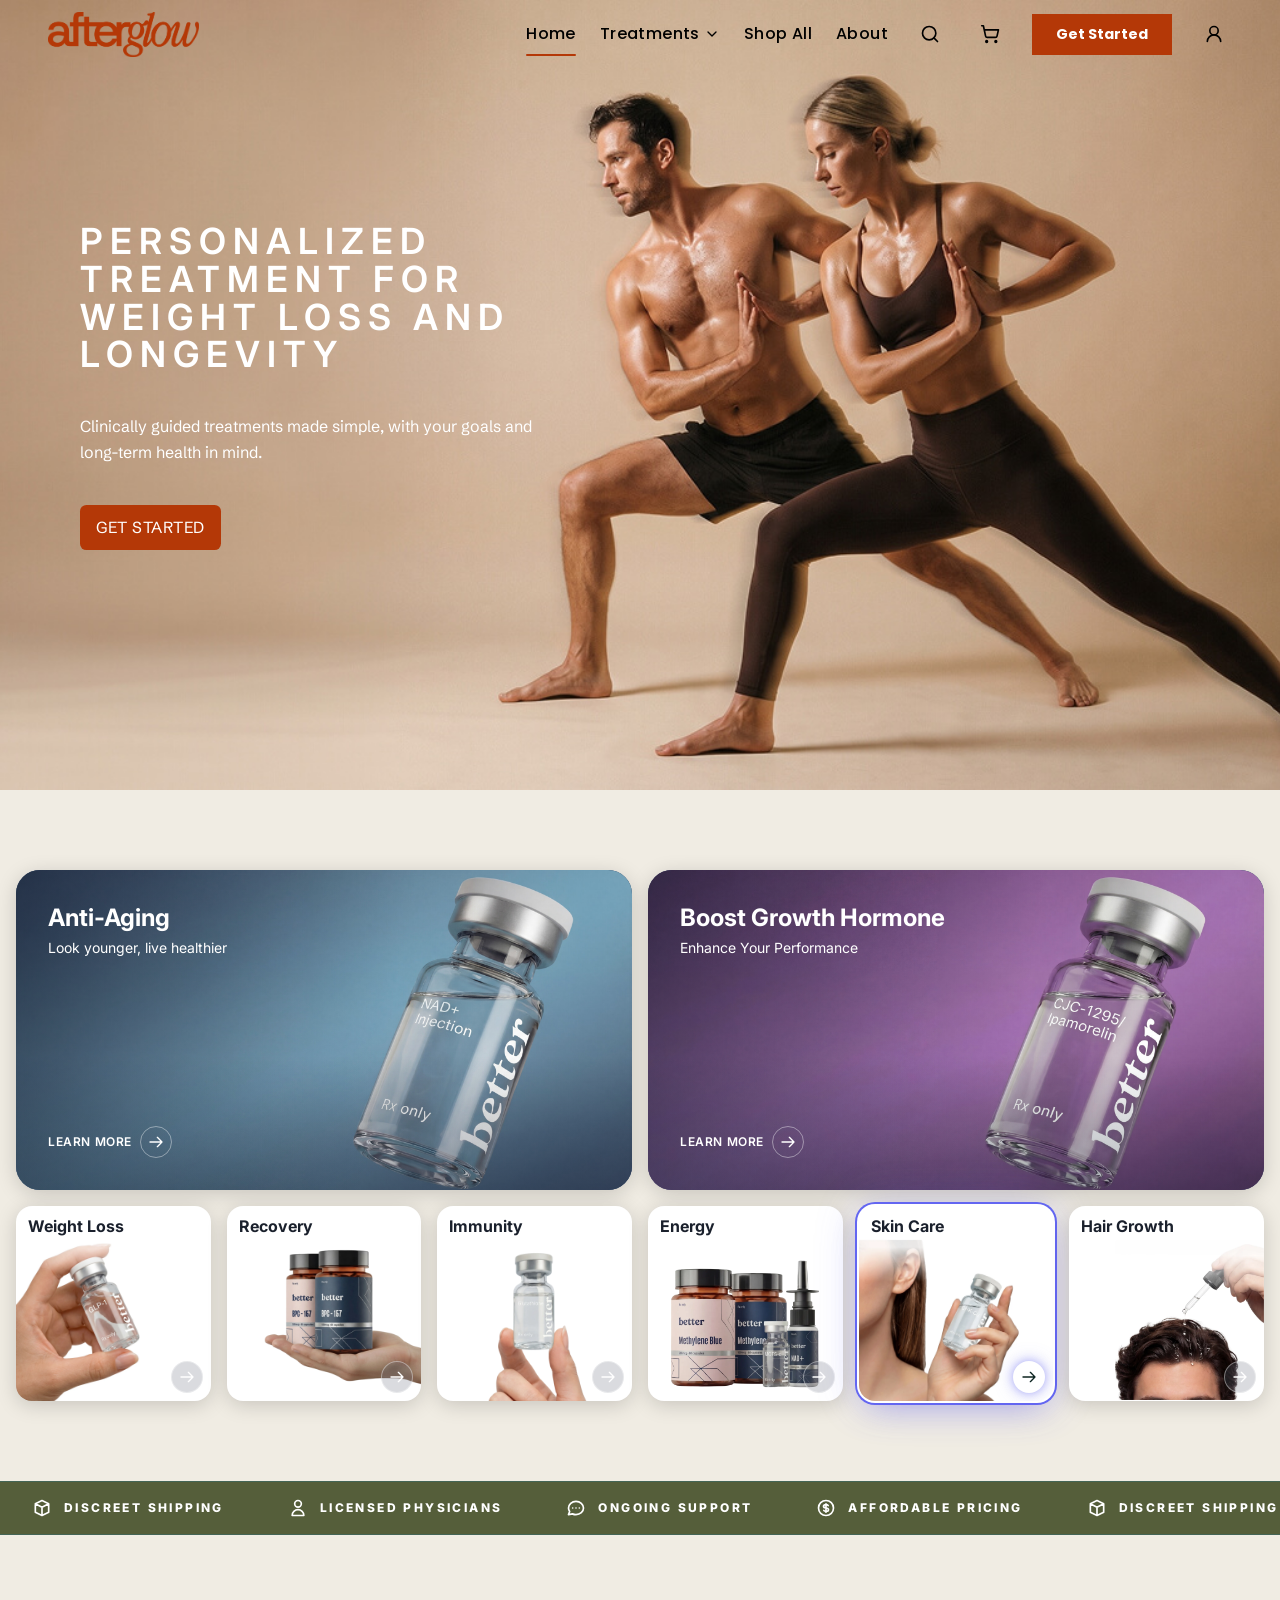
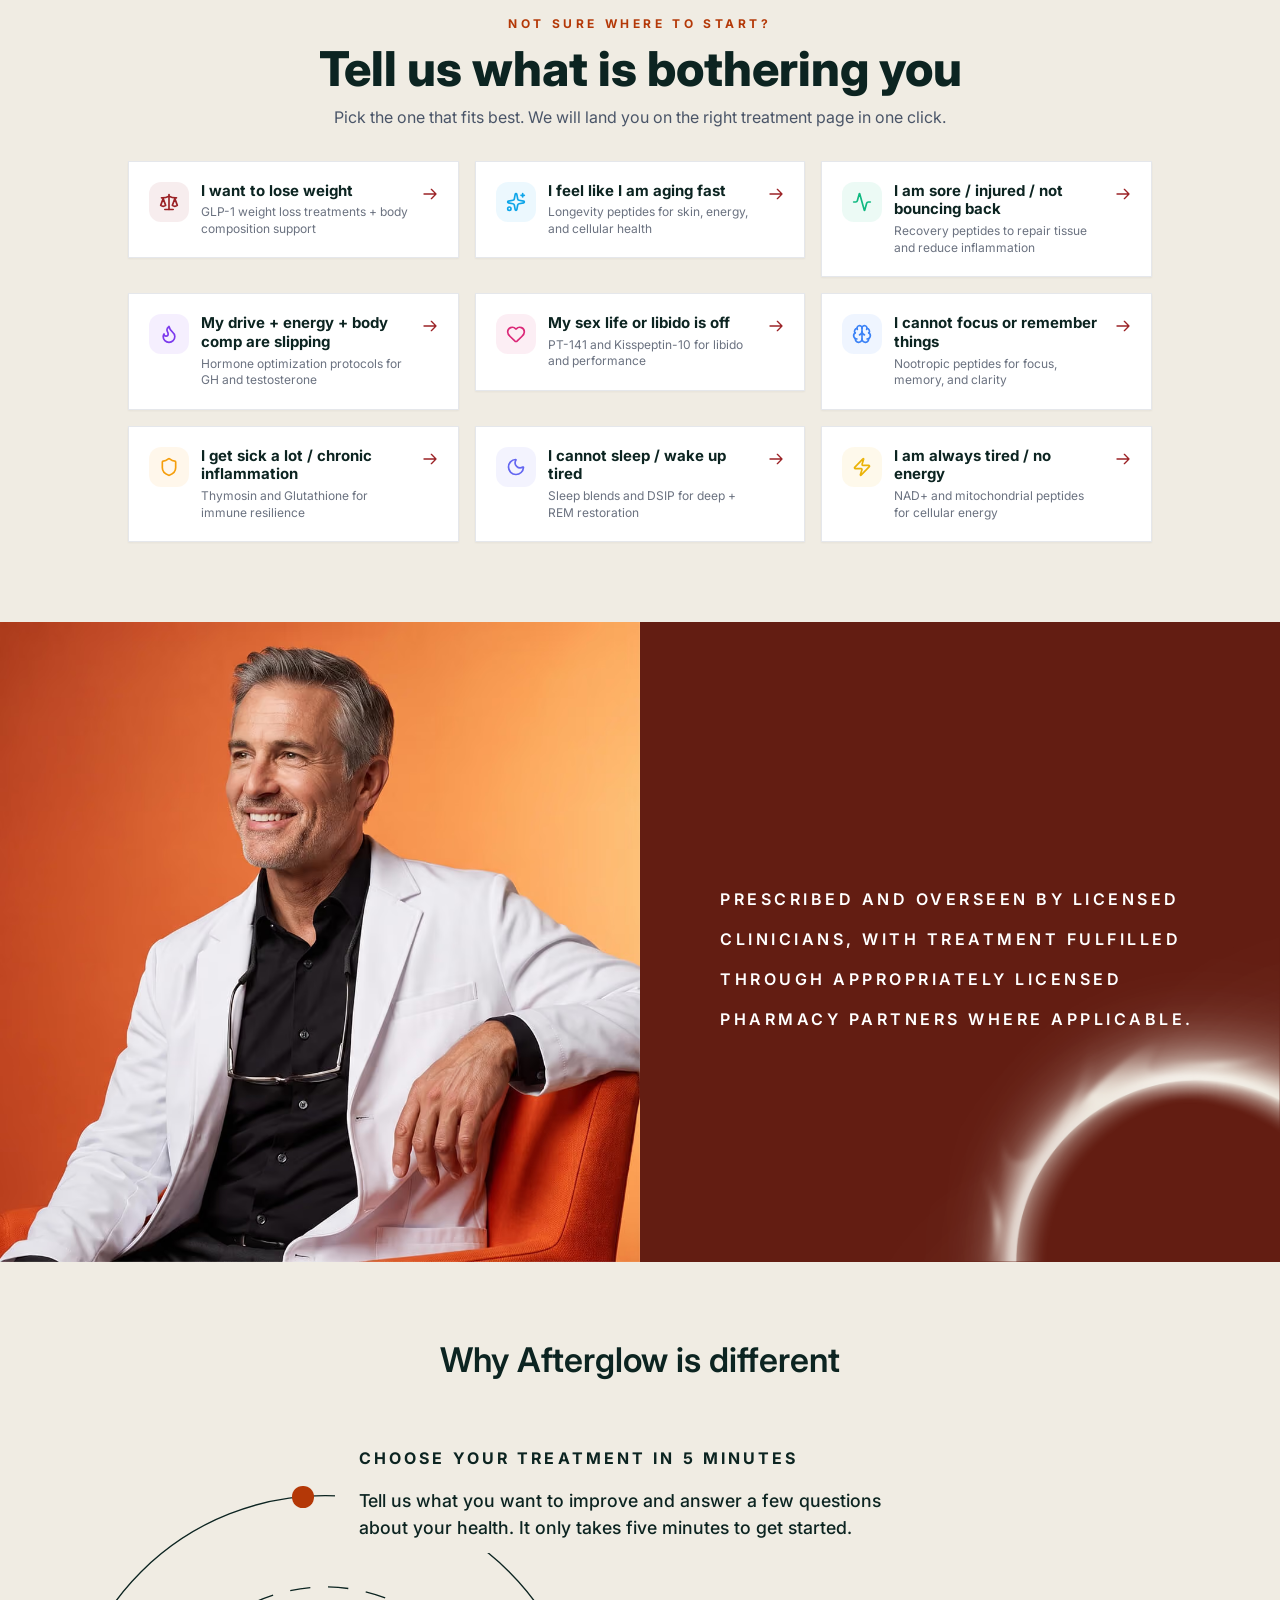
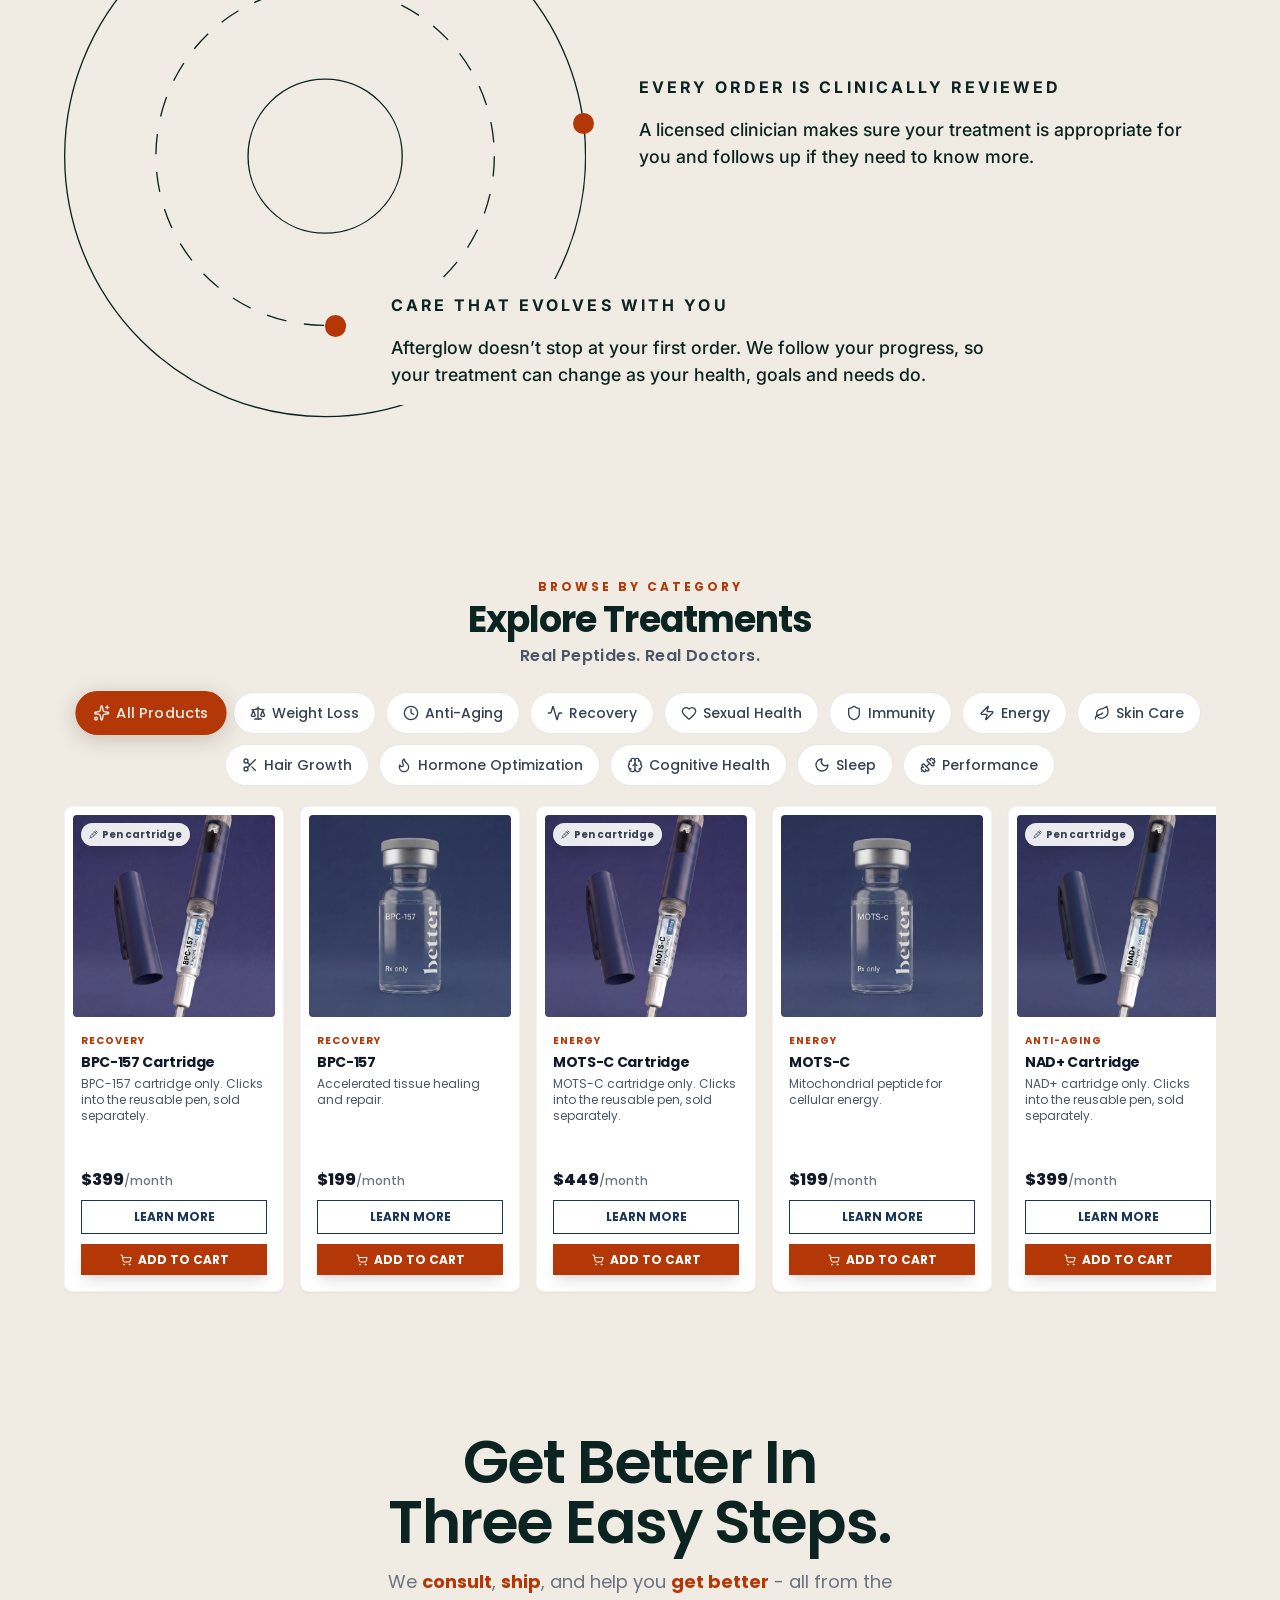
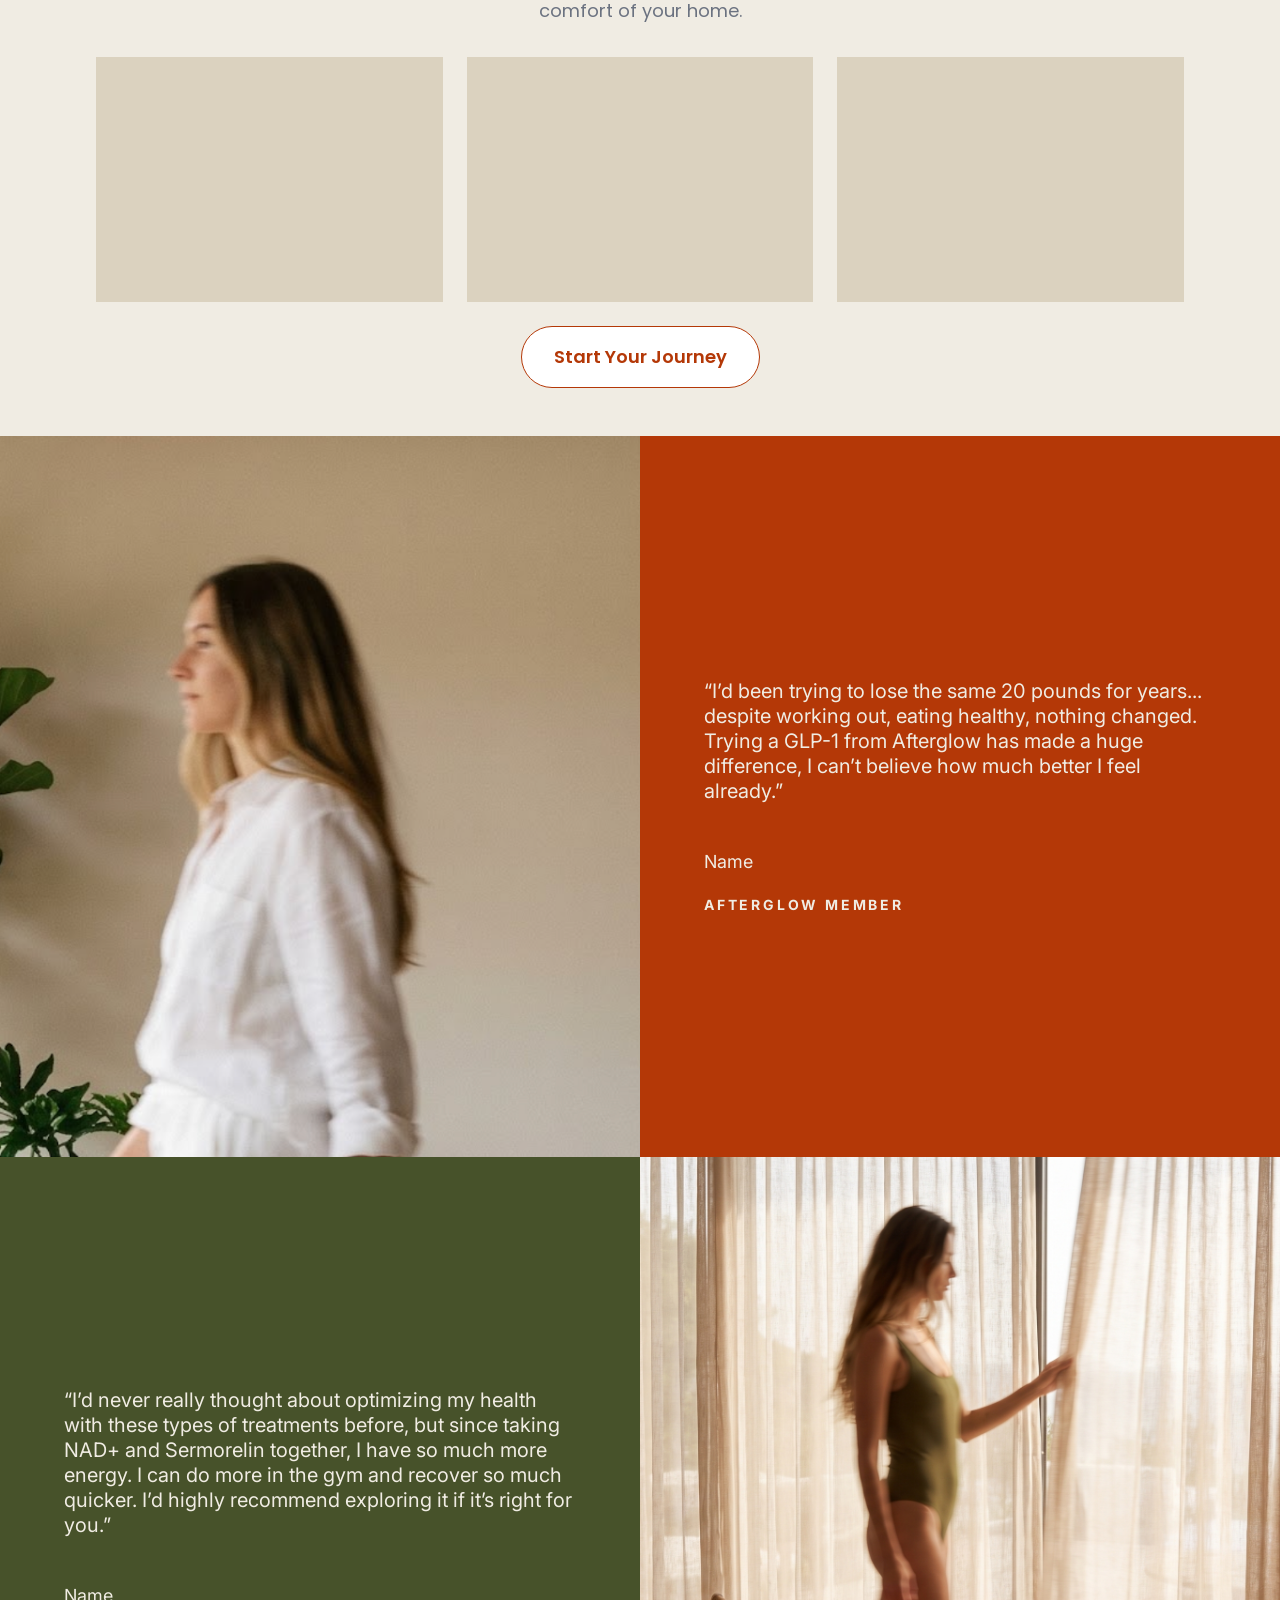
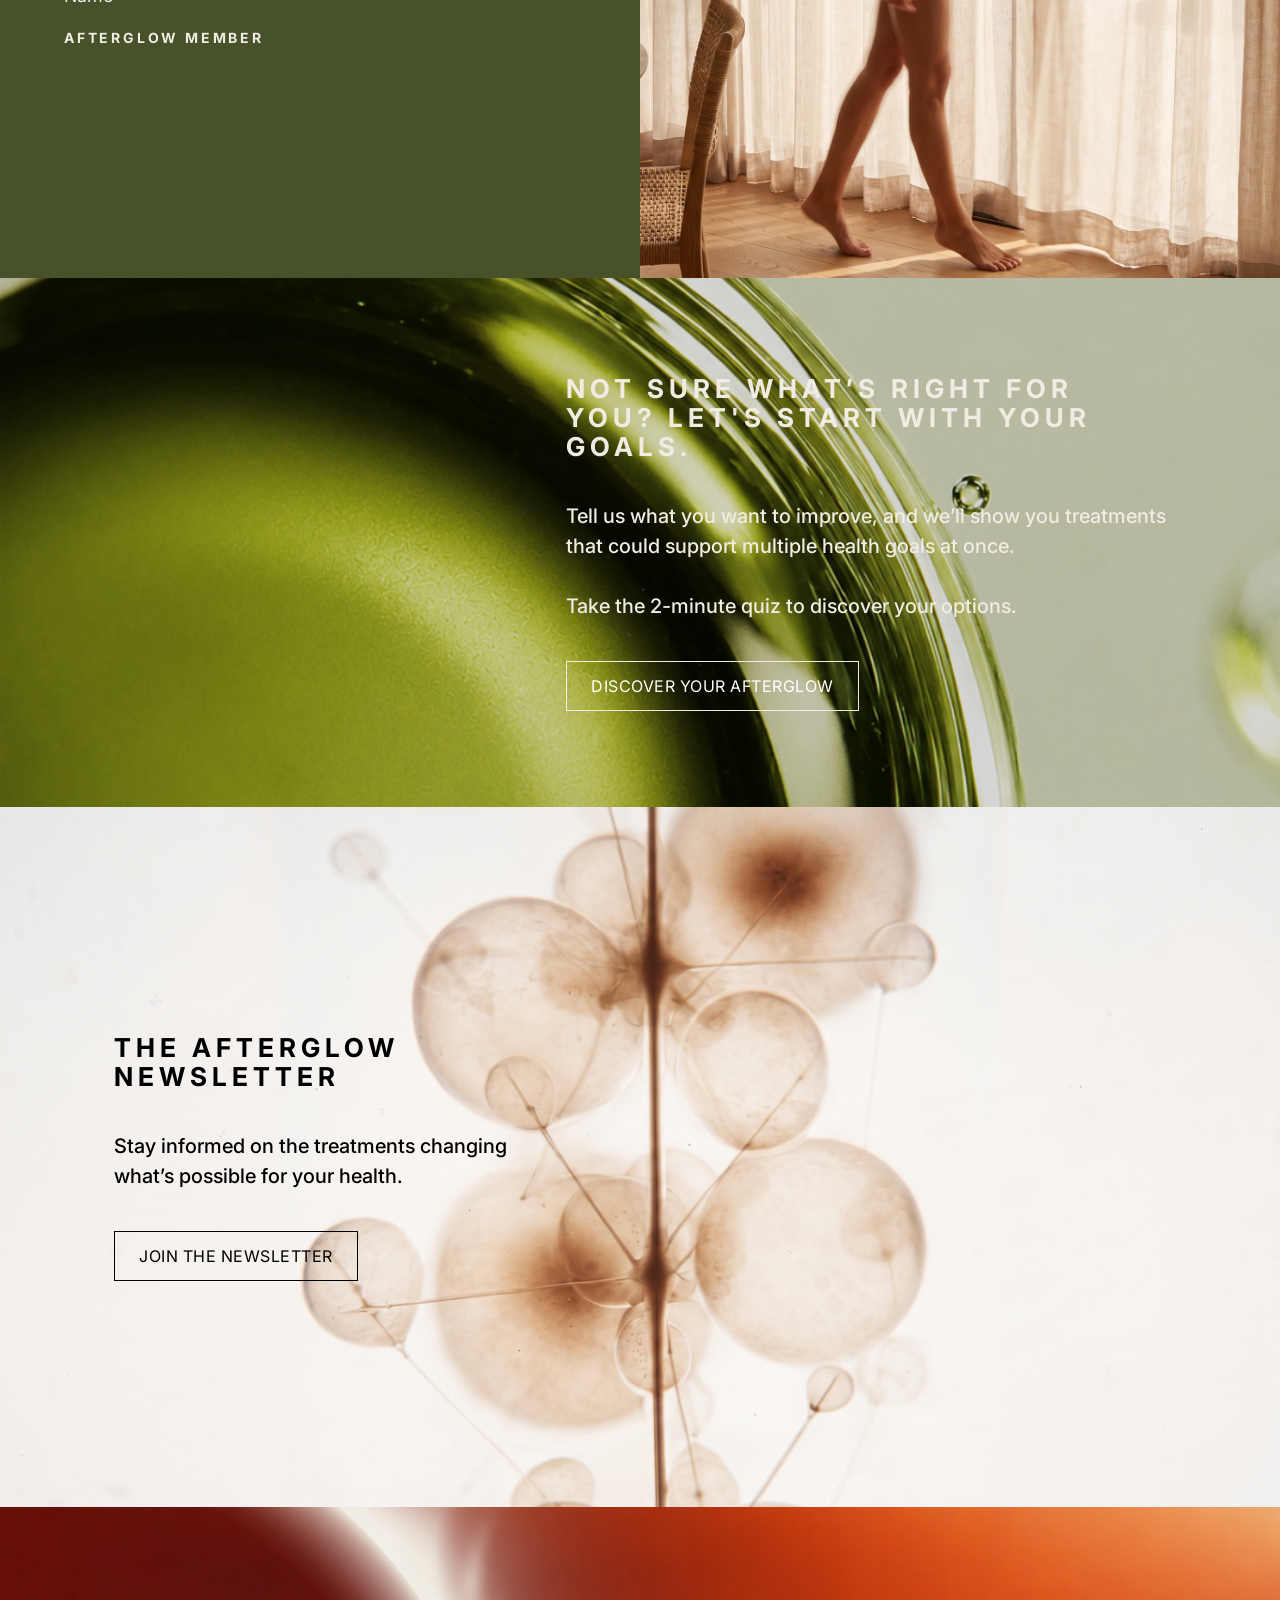
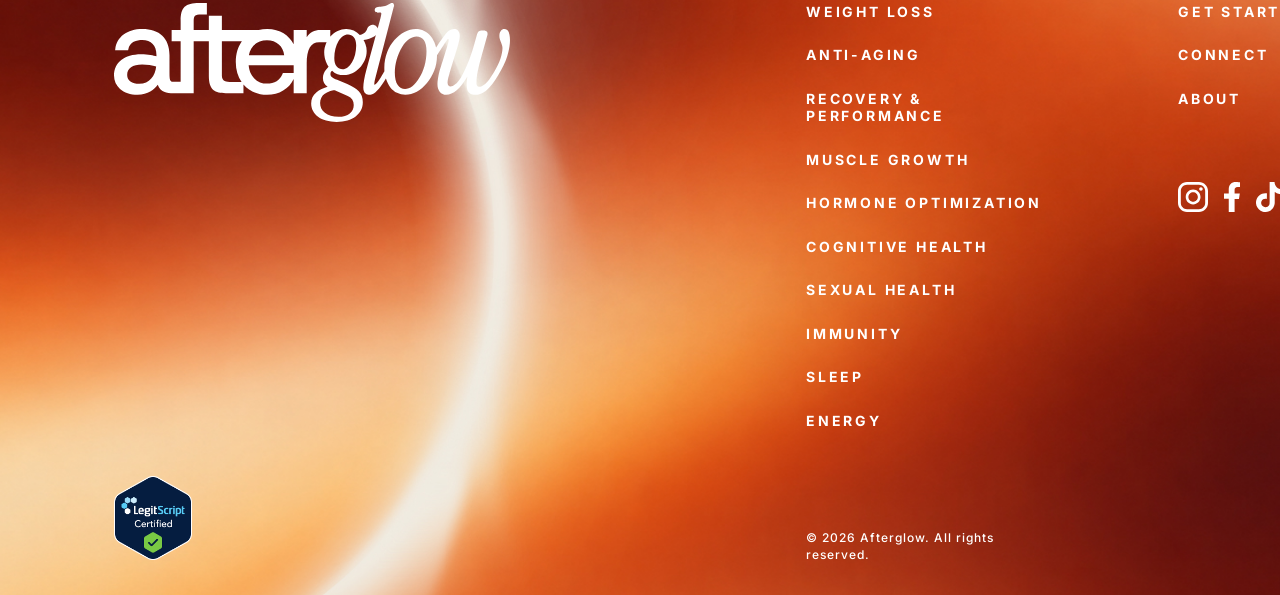
==== commit 169944a2: "Cache-bust stylesheet and script links Stale cached CSS left the close icon visible under the hambur" ====
--- a/index.html
+++ b/index.html
@@ -9,8 +9,8 @@
   <link rel="preconnect" href="https://fonts.googleapis.com">
   <link rel="preconnect" href="https://fonts.gstatic.com" crossorigin>
   <link rel="stylesheet" href="https://fonts.googleapis.com/css2?family=Inter:wght@400;500;600;700;800&family=Poppins:wght@500;600;700&family=Schibsted+Grotesk:wght@400;500&display=swap">
-  <link rel="stylesheet" href="styles.css">
-  <script src="script.js" defer></script>
+  <link rel="stylesheet" href="styles.css?v=2">
+  <script src="script.js?v=2" defer></script>
 </head>
 <body>
 <svg xmlns="http://www.w3.org/2000/svg" class="sprite" aria-hidden="true" focusable="false"><symbol id="i-package" viewBox="0 0 24 24"><path d="M20 7l-8-4-8 4m16 0l-8 4m8-4v10l-8 4m0-10L4 7m8 4v10M4 7v10l8 4"/></symbol><symbol id="i-user" viewBox="0 0 24 24"><path d="M16 7a4 4 0 11-8 0 4 4 0 018 0zM12 14a7 7 0 00-7 7h14a7 7 0 00-7-7z"/></symbol><symbol id="i-chat" viewBox="0 0 24 24"><path d="M8 12h.01M12 12h.01M16 12h.01M21 12c0 4.418-4.03 8-9 8a9.863 9.863 0 01-4.255-.949L3 20l1.395-3.72C3.512 15.042 3 13.574 3 12c0-4.418 4.03-8 9-8s9 3.582 9 8z"/></symbol><symbol id="i-dollar" viewBox="0 0 24 24"><path d="M12 8c-1.657 0-3 .895-3 2s1.343 2 3 2 3 .895 3 2-1.343 2-3 2m0-8c1.11 0 2.08.402 2.599 1M12 8V7m0 1v8m0 0v1m0-1c-1.11 0-2.08-.402-2.599-1M21 12a9 9 0 11-18 0 9 9 0 0118 0z"/></symbol><symbol id="i-sparkles" viewBox="0 0 24 24"><path d="M11.017 2.814a1 1 0 0 1 1.966 0l1.051 5.558a2 2 0 0 0 1.594 1.594l5.558 1.051a1 1 0 0 1 0 1.966l-5.558 1.051a2 2 0 0 0-1.594 1.594l-1.051 5.558a1 1 0 0 1-1.966 0l-1.051-5.558a2 2 0 0 0-1.594-1.594l-5.558-1.051a1 1 0 0 1 0-1.966l5.558-1.051a2 2 0 0 0 1.594-1.594z"/><path d="M20 2v4"/><path d="M22 4h-4"/><circle cx="4" cy="20" r="2"/></symbol><symbol id="i-scale" viewBox="0 0 24 24"><path d="M12 3v18"/><path d="m19 8 3 8a5 5 0 0 1-6 0zV7"/><path d="M3 7h1a17 17 0 0 0 8-2 17 17 0 0 0 8 2h1"/><path d="m5 8 3 8a5 5 0 0 1-6 0zV7"/><path d="M7 21h10"/></symbol><symbol id="i-tag" viewBox="0 0 24 24"><path d="m18 2 4 4"/><path d="m17 7 3-3"/><path d="M19 9 8.7 19.3c-1 1-2.5 1-3.4 0l-.6-.6c-1-1-1-2.5 0-3.4L15 5"/><path d="m9 11 4 4"/><path d="m5 19-3 3"/><path d="m14 4 6 6"/></symbol><symbol id="i-cart" viewBox="0 0 24 24"><circle cx="8" cy="21" r="1"/><circle cx="19" cy="21" r="1"/><path d="M2.05 2.05h2l2.66 12.42a2 2 0 0 0 2 1.58h9.78a2 2 0 0 0 1.95-1.57l1.65-7.43H5.12"/></symbol><symbol id="i-arrow-right" viewBox="0 0 24 24"><path d="M14 5l7 7m0 0l-7 7m7-7H3"/></symbol><symbol id="i-c-weight" viewBox="0 0 24 24"><path d="M12 3v18"/><path d="m19 8 3 8a5 5 0 0 1-6 0zV7"/><path d="M3 7h1a17 17 0 0 0 8-2 17 17 0 0 0 8 2h1"/><path d="m5 8 3 8a5 5 0 0 1-6 0zV7"/><path d="M7 21h10"/></symbol><symbol id="i-c-aging" viewBox="0 0 24 24"><path d="M12 6v6l4 2"/><circle cx="12" cy="12" r="10"/></symbol><symbol id="i-c-recovery" viewBox="0 0 24 24"><path d="M22 12h-2.48a2 2 0 0 0-1.93 1.46l-2.35 8.36a.25.25 0 0 1-.48 0L9.24 2.18a.25.25 0 0 0-.48 0l-2.35 8.36A2 2 0 0 1 4.49 12H2"/></symbol><symbol id="i-c-sexual" viewBox="0 0 24 24"><path d="M2 9.5a5.5 5.5 0 0 1 9.591-3.676.56.56 0 0 0 .818 0A5.49 5.49 0 0 1 22 9.5c0 2.29-1.5 4-3 5.5l-5.492 5.313a2 2 0 0 1-3 .019L5 15c-1.5-1.5-3-3.2-3-5.5"/></symbol><symbol id="i-c-immunity" viewBox="0 0 24 24"><path d="M20 13c0 5-3.5 7.5-7.66 8.95a1 1 0 0 1-.67-.01C7.5 20.5 4 18 4 13V6a1 1 0 0 1 1-1c2 0 4.5-1.2 6.24-2.72a1.17 1.17 0 0 1 1.52 0C14.51 3.81 17 5 19 5a1 1 0 0 1 1 1z"/></symbol><symbol id="i-c-energy" viewBox="0 0 24 24"><path d="M4 14a1 1 0 0 1-.78-1.63l9.9-10.2a.5.5 0 0 1 .86.46l-1.92 6.02A1 1 0 0 0 13 10h7a1 1 0 0 1 .78 1.63l-9.9 10.2a.5.5 0 0 1-.86-.46l1.92-6.02A1 1 0 0 0 11 14z"/></symbol><symbol id="i-c-skin" viewBox="0 0 24 24"><path d="M11 20A7 7 0 0 1 9.8 6.1C15.5 5 17 4.48 19 2c1 2 2 4.18 2 8 0 5.5-4.78 10-10 10Z"/><path d="M2 21c0-3 1.85-5.36 5.08-6C9.5 14.52 12 13 13 12"/></symbol><symbol id="i-c-hair" viewBox="0 0 24 24"><circle cx="6" cy="6" r="3"/><path d="M8.12 8.12 12 12"/><path d="M20 4 8.12 15.88"/><circle cx="6" cy="18" r="3"/><path d="M14.8 14.8 20 20"/></symbol><symbol id="i-c-hormone" viewBox="0 0 24 24"><path d="M12 3q1 4 4 6.5t3 5.5a1 1 0 0 1-14 0 5 5 0 0 1 1-3 1 1 0 0 0 5 0c0-2-1.5-3-1.5-5q0-2 2.5-4"/></symbol><symbol id="i-c-cognitive" viewBox="0 0 24 24"><path d="M12 18V5"/><path d="M15 13a4.17 4.17 0 0 1-3-4 4.17 4.17 0 0 1-3 4"/><path d="M17.598 6.5A3 3 0 1 0 12 5a3 3 0 1 0-5.598 1.5"/><path d="M17.997 5.125a4 4 0 0 1 2.526 5.77"/><path d="M18 18a4 4 0 0 0 2-7.464"/><path d="M19.967 17.483A4 4 0 1 1 12 18a4 4 0 1 1-7.967-.517"/><path d="M6 18a4 4 0 0 1-2-7.464"/><path d="M6.003 5.125a4 4 0 0 0-2.526 5.77"/></symbol><symbol id="i-c-sleep" viewBox="0 0 24 24"><path d="M20.985 12.486a9 9 0 1 1-9.473-9.472c.405-.022.617.46.402.803a6 6 0 0 0 8.268 8.268c.344-.215.825-.004.803.401"/></symbol><symbol id="i-c-performance" viewBox="0 0 24 24"><path d="M17.596 12.768a2 2 0 1 0 2.829-2.829l-1.768-1.767a2 2 0 0 0 2.828-2.829l-2.828-2.828a2 2 0 0 0-2.829 2.828l-1.767-1.768a2 2 0 1 0-2.829 2.829z"/><path d="m2.5 21.5 1.4-1.4"/><path d="m20.1 3.9 1.4-1.4"/><path d="M5.343 21.485a2 2 0 1 0 2.829-2.828l1.767 1.768a2 2 0 1 0 2.829-2.829l-6.364-6.364a2 2 0 1 0-2.829 2.829l1.768 1.767a2 2 0 0 0-2.828 2.829z"/><path d="m9.6 14.4 4.8-4.8"/></symbol><symbol id="i-chevron-down" viewBox="0 0 24 24"><path d="m6 9 6 6 6-6"/></symbol><symbol id="i-chevron-right" viewBox="0 0 24 24"><path d="m9 18 6-6-6-6"/></symbol><symbol id="i-account" viewBox="0 0 24 24"><circle cx="12" cy="8" r="5"/><path d="M20 21a8 8 0 0 0-16 0"/></symbol><symbol id="i-close" viewBox="0 0 24 24"><path d="M18 6 6 18"/><path d="m6 6 12 12"/></symbol><symbol id="i-search" viewBox="0 0 24 24"><path d="m21 21-4.34-4.34"/><circle cx="11" cy="11" r="8"/></symbol><symbol id="i-s0" viewBox="0 0 24 24"><path d="M12 3v18"/><path d="m19 8 3 8a5 5 0 0 1-6 0zV7"/><path d="M3 7h1a17 17 0 0 0 8-2 17 17 0 0 0 8 2h1"/><path d="m5 8 3 8a5 5 0 0 1-6 0zV7"/><path d="M7 21h10"/></symbol><symbol id="i-s1" viewBox="0 0 24 24"><path d="M11.017 2.814a1 1 0 0 1 1.966 0l1.051 5.558a2 2 0 0 0 1.594 1.594l5.558 1.051a1 1 0 0 1 0 1.966l-5.558 1.051a2 2 0 0 0-1.594 1.594l-1.051 5.558a1 1 0 0 1-1.966 0l-1.051-5.558a2 2 0 0 0-1.594-1.594l-5.558-1.051a1 1 0 0 1 0-1.966l5.558-1.051a2 2 0 0 0 1.594-1.594z"/><path d="M20 2v4"/><path d="M22 4h-4"/><circle cx="4" cy="20" r="2"/></symbol><symbol id="i-s2" viewBox="0 0 24 24"><path d="M22 12h-2.48a2 2 0 0 0-1.93 1.46l-2.35 8.36a.25.25 0 0 1-.48 0L9.24 2.18a.25.25 0 0 0-.48 0l-2.35 8.36A2 2 0 0 1 4.49 12H2"/></symbol><symbol id="i-s3" viewBox="0 0 24 24"><path d="M12 3q1 4 4 6.5t3 5.5a1 1 0 0 1-14 0 5 5 0 0 1 1-3 1 1 0 0 0 5 0c0-2-1.5-3-1.5-5q0-2 2.5-4"/></symbol><symbol id="i-s4" viewBox="0 0 24 24"><path d="M2 9.5a5.5 5.5 0 0 1 9.591-3.676.56.56 0 0 0 .818 0A5.49 5.49 0 0 1 22 9.5c0 2.29-1.5 4-3 5.5l-5.492 5.313a2 2 0 0 1-3 .019L5 15c-1.5-1.5-3-3.2-3-5.5"/></symbol><symbol id="i-s5" viewBox="0 0 24 24"><path d="M12 18V5"/><path d="M15 13a4.17 4.17 0 0 1-3-4 4.17 4.17 0 0 1-3 4"/><path d="M17.598 6.5A3 3 0 1 0 12 5a3 3 0 1 0-5.598 1.5"/><path d="M17.997 5.125a4 4 0 0 1 2.526 5.77"/><path d="M18 18a4 4 0 0 0 2-7.464"/><path d="M19.967 17.483A4 4 0 1 1 12 18a4 4 0 1 1-7.967-.517"/><path d="M6 18a4 4 0 0 1-2-7.464"/><path d="M6.003 5.125a4 4 0 0 0-2.526 5.77"/></symbol><symbol id="i-s6" viewBox="0 0 24 24"><path d="M20 13c0 5-3.5 7.5-7.66 8.95a1 1 0 0 1-.67-.01C7.5 20.5 4 18 4 13V6a1 1 0 0 1 1-1c2 0 4.5-1.2 6.24-2.72a1.17 1.17 0 0 1 1.52 0C14.51 3.81 17 5 19 5a1 1 0 0 1 1 1z"/></symbol><symbol id="i-s7" viewBox="0 0 24 24"><path d="M20.985 12.486a9 9 0 1 1-9.473-9.472c.405-.022.617.46.402.803a6 6 0 0 0 8.268 8.268c.344-.215.825-.004.803.401"/></symbol><symbol id="i-s8" viewBox="0 0 24 24"><path d="M4 14a1 1 0 0 1-.78-1.63l9.9-10.2a.5.5 0 0 1 .86.46l-1.92 6.02A1 1 0 0 0 13 10h7a1 1 0 0 1 .78 1.63l-9.9 10.2a.5.5 0 0 1-.86-.46l1.92-6.02A1 1 0 0 0 11 14z"/></symbol></svg>
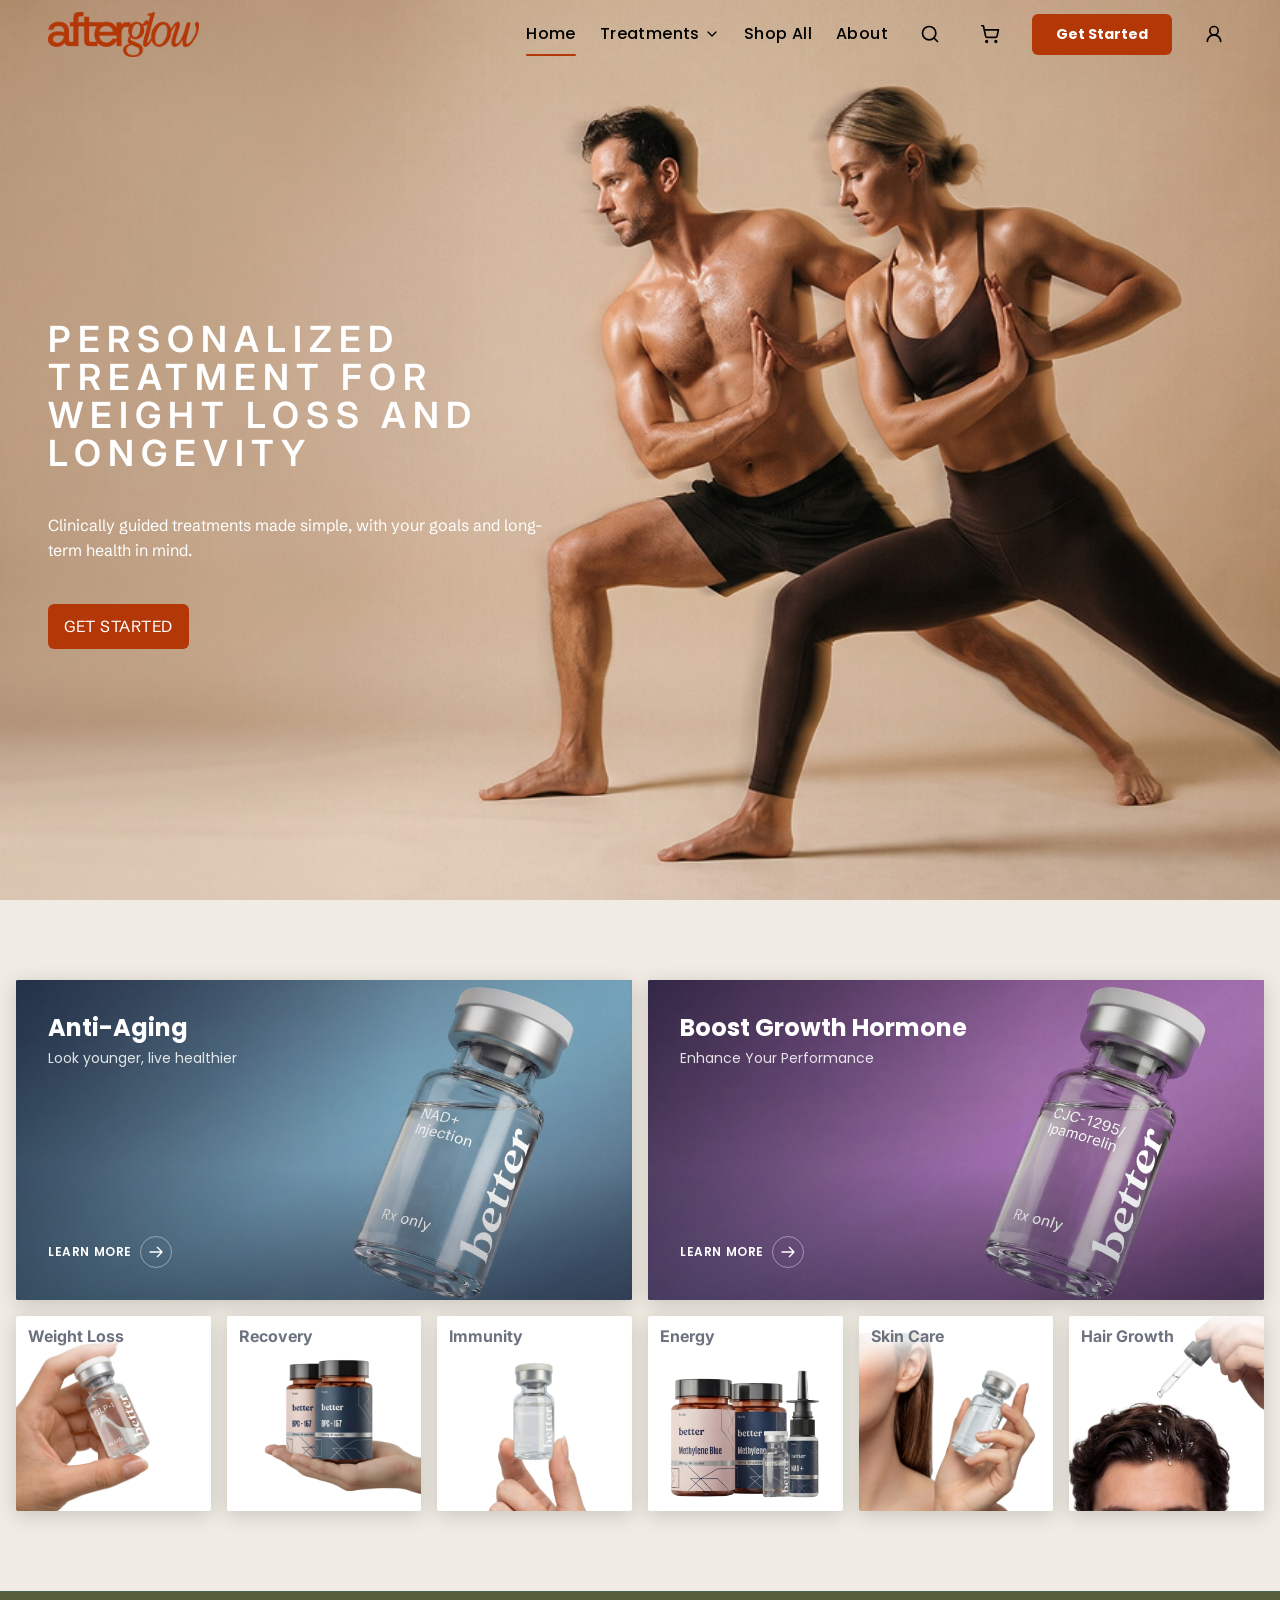
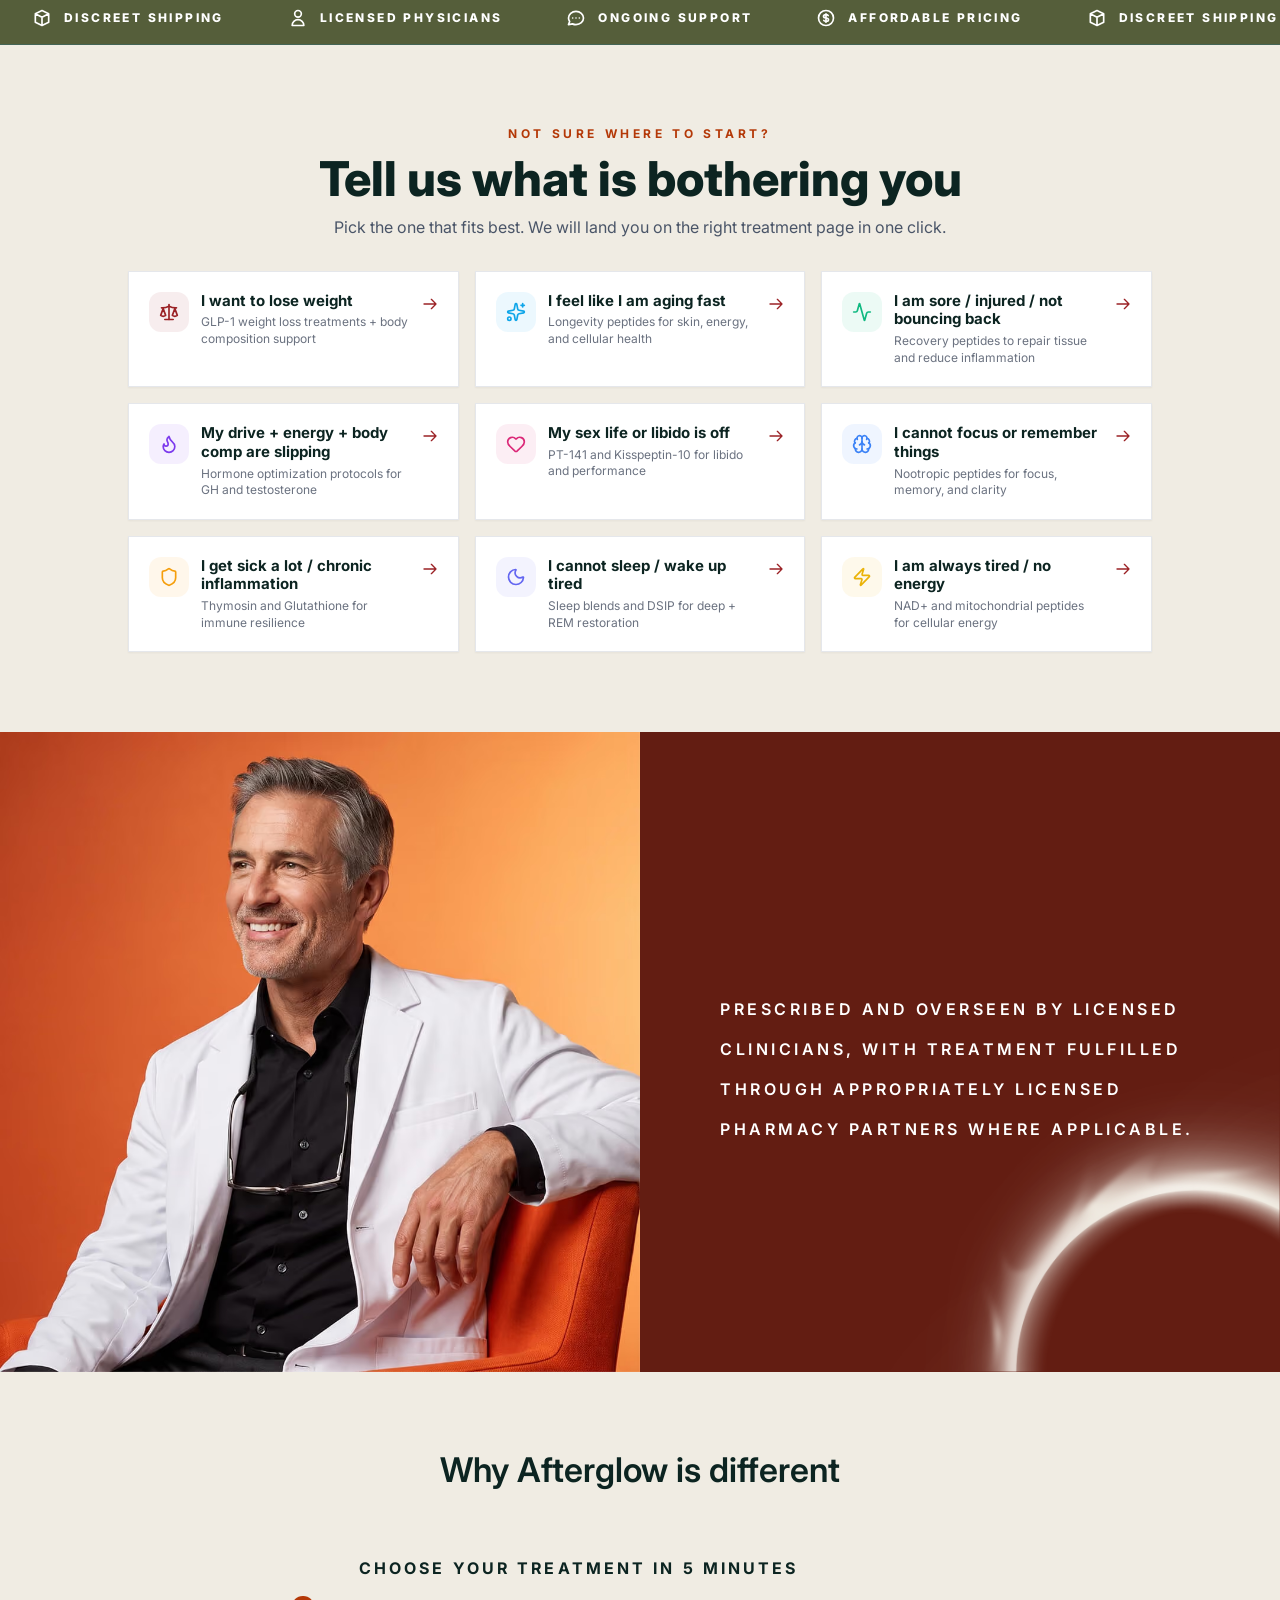
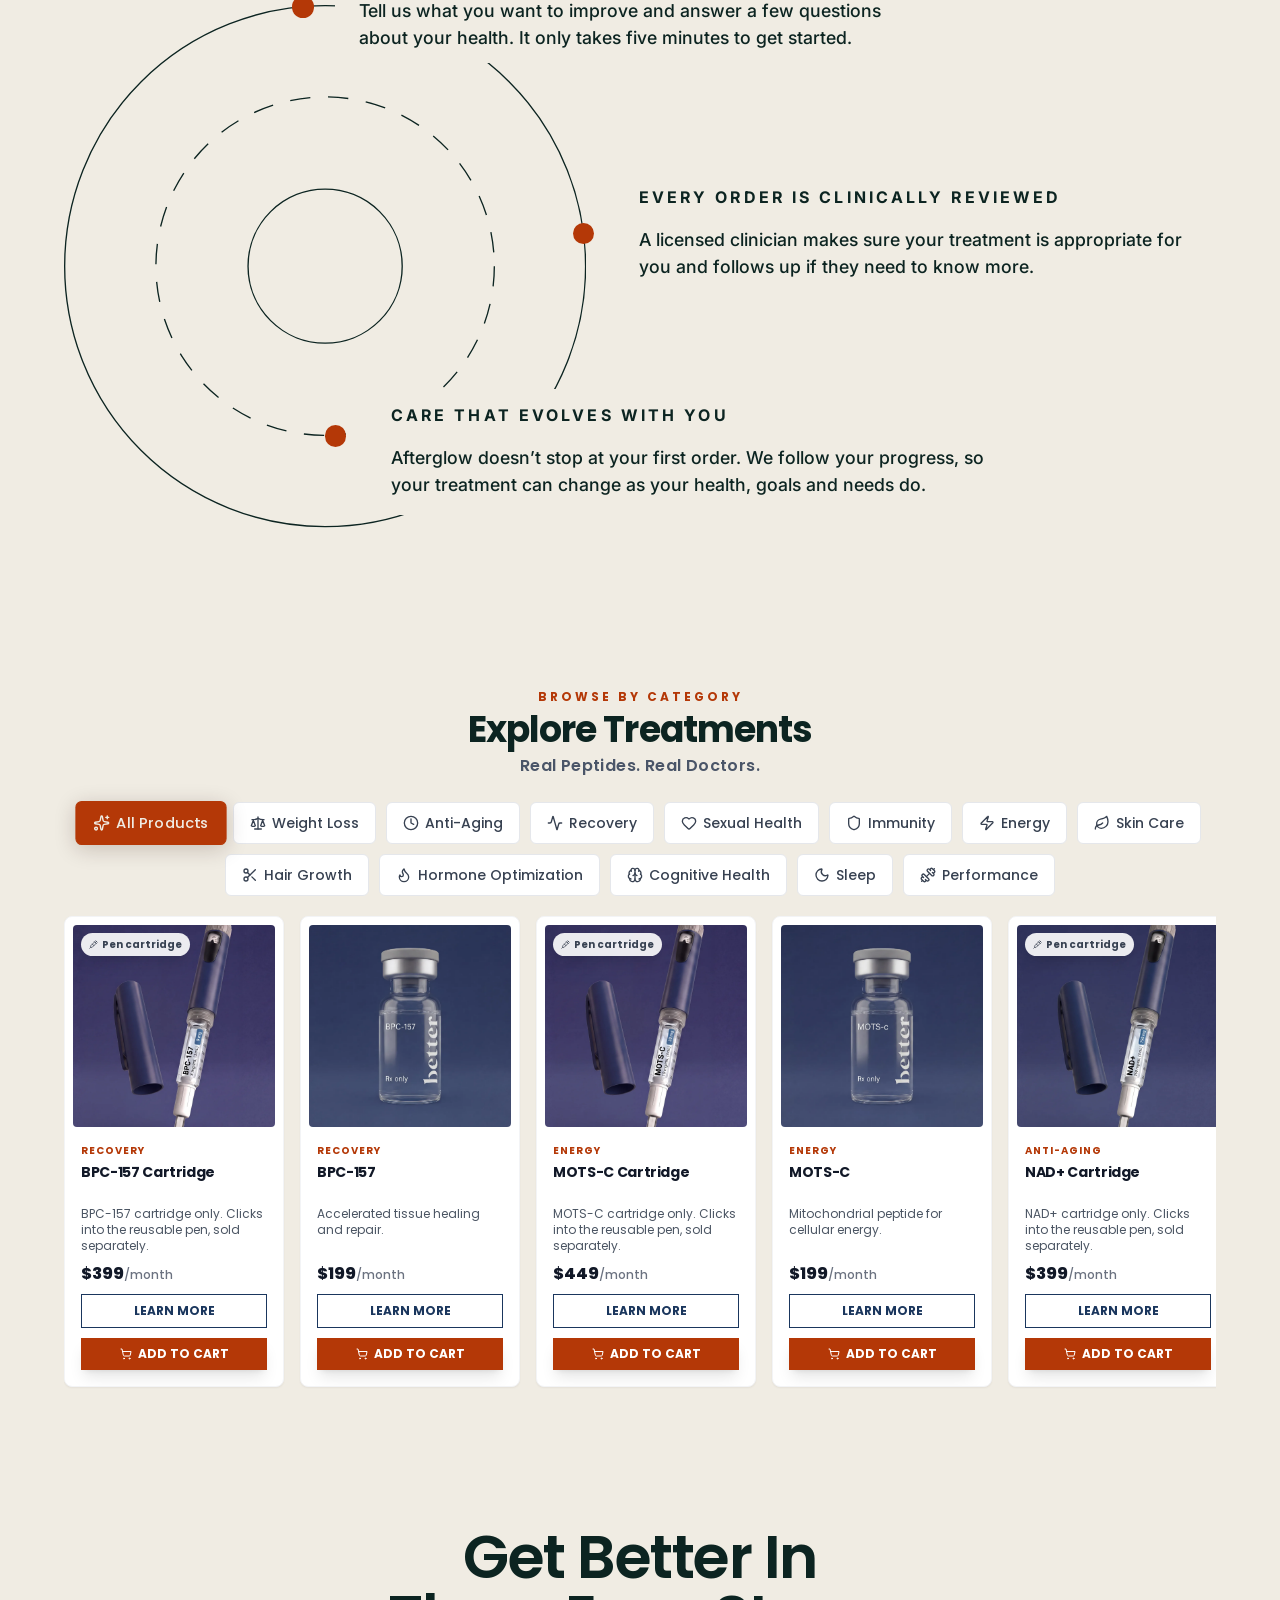
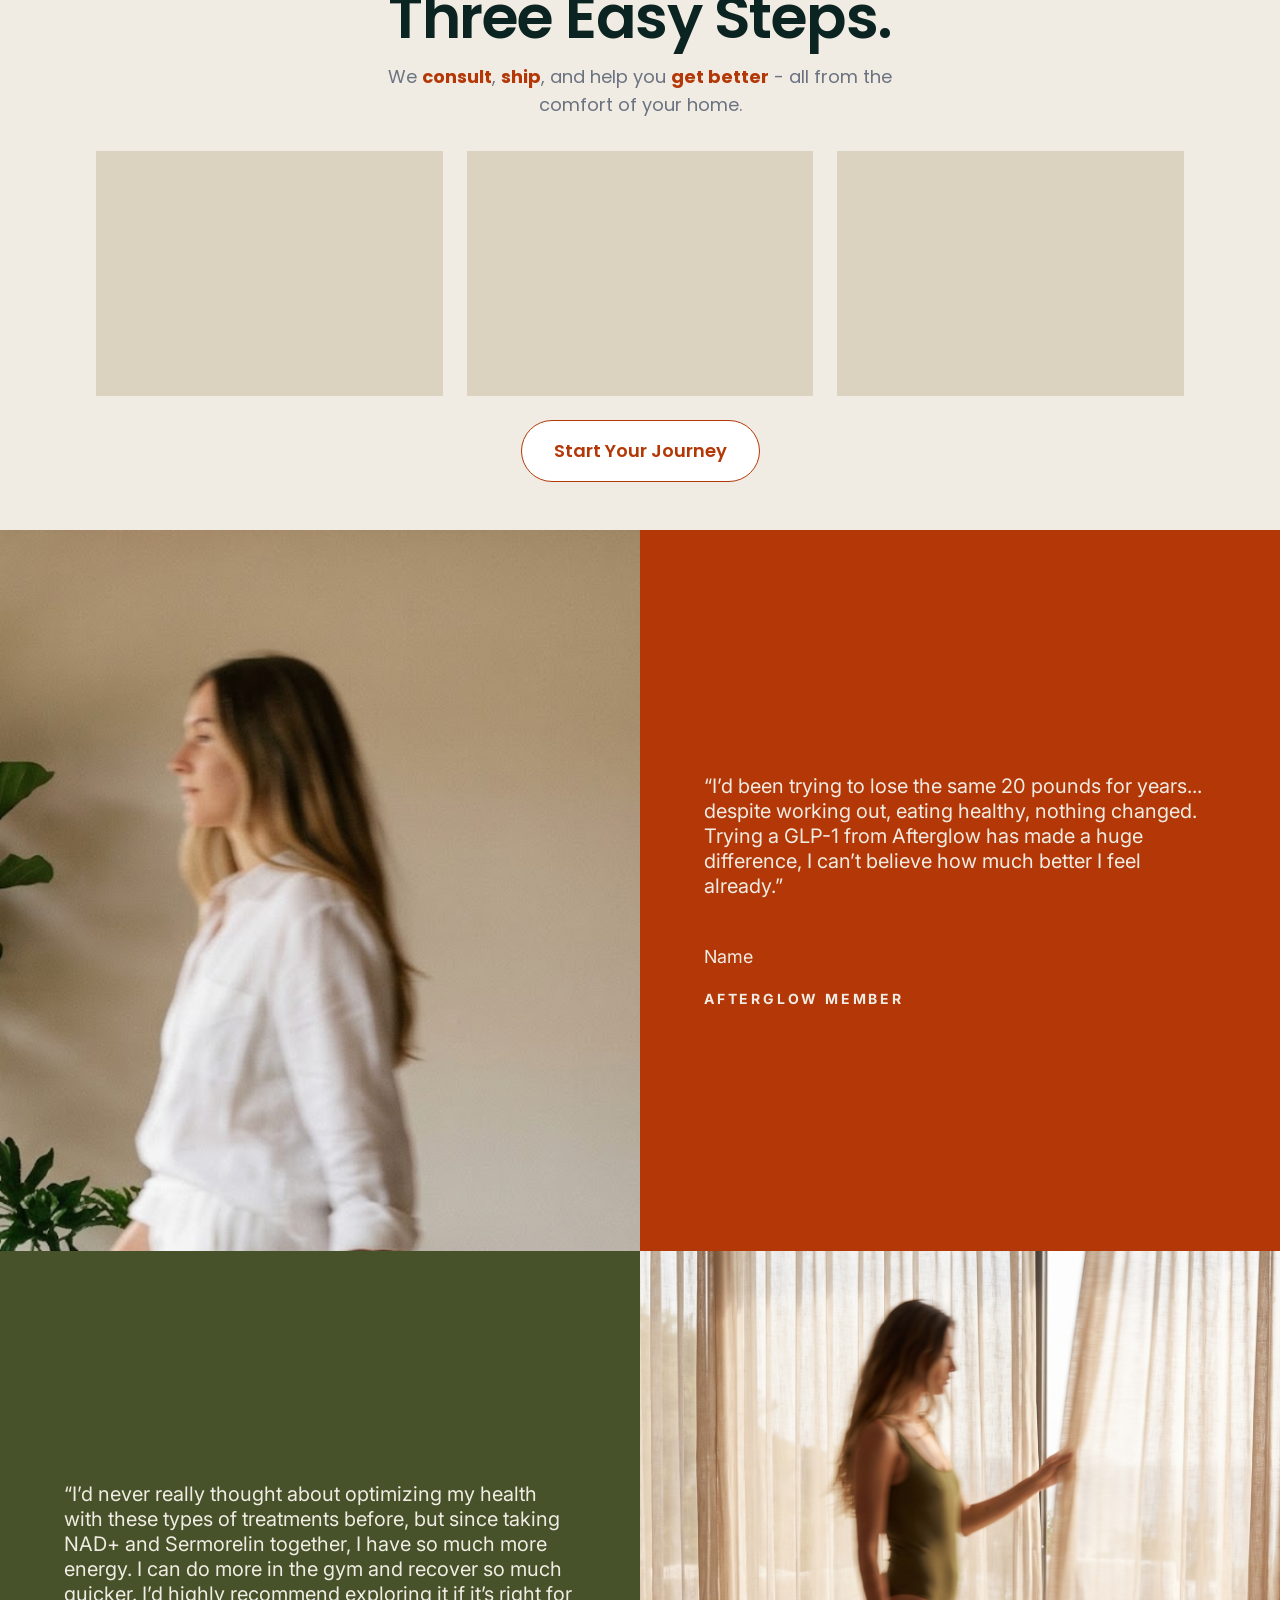
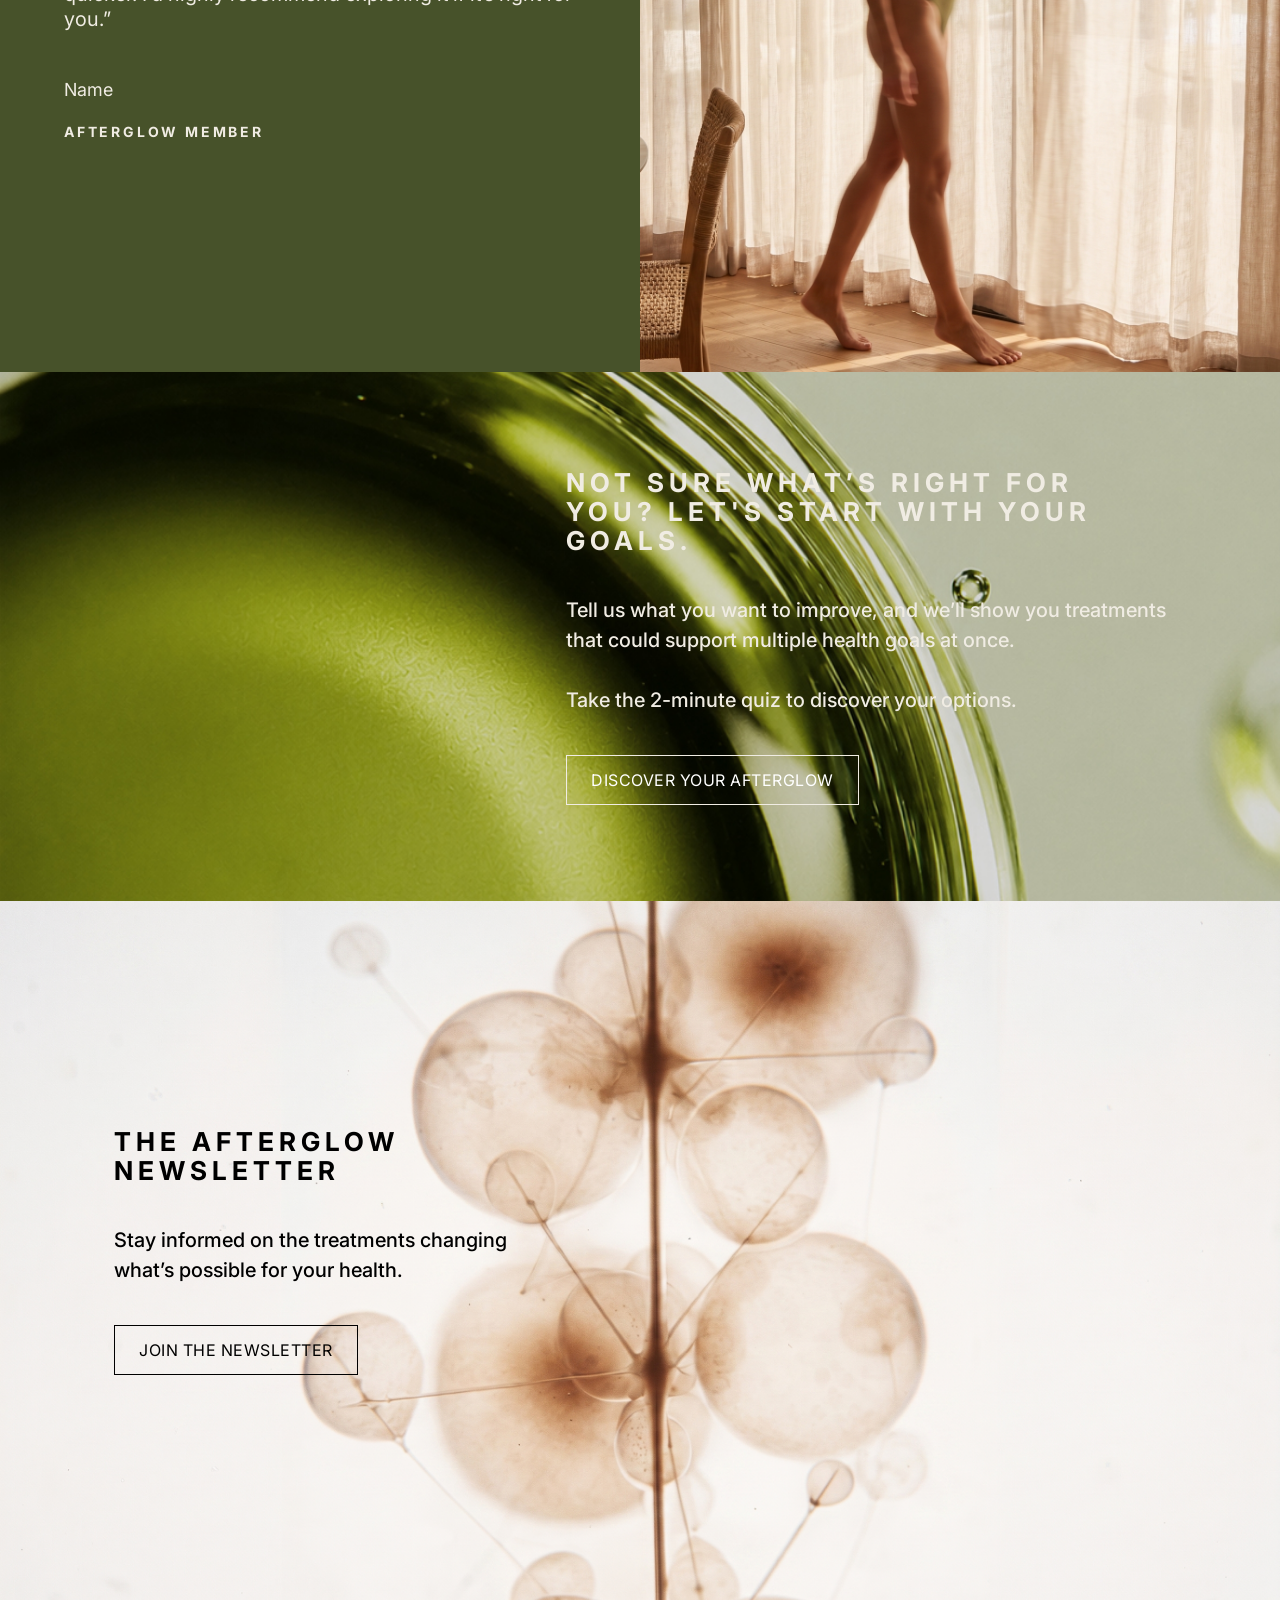
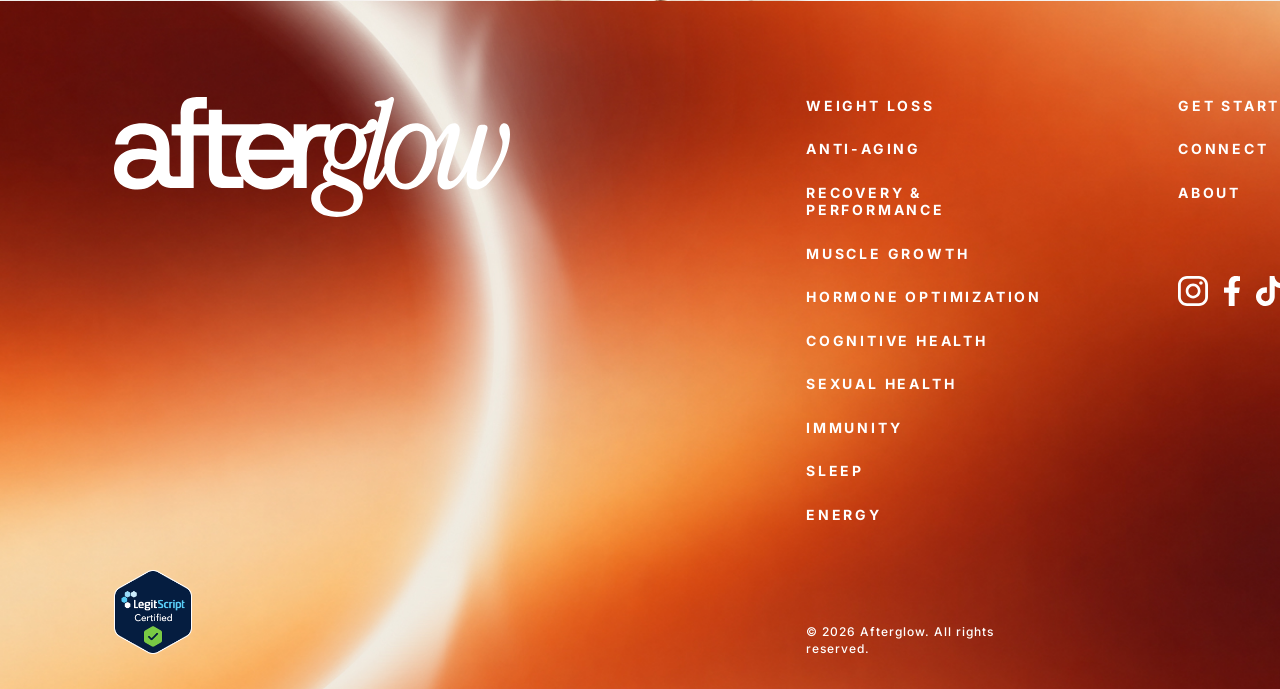
==== commit 64ae47c5: "Refine homepage to match updated Wonder designs Header: fixed, transparent over the hero and solid a" ====
--- a/index.html
+++ b/index.html
@@ -9,8 +9,8 @@
   <link rel="preconnect" href="https://fonts.googleapis.com">
   <link rel="preconnect" href="https://fonts.gstatic.com" crossorigin>
   <link rel="stylesheet" href="https://fonts.googleapis.com/css2?family=Inter:wght@400;500;600;700;800&family=Poppins:wght@500;600;700&family=Schibsted+Grotesk:wght@400;500&display=swap">
-  <link rel="stylesheet" href="styles.css?v=2">
-  <script src="script.js?v=2" defer></script>
+  <link rel="stylesheet" href="styles.css?v=4">
+  <script src="script.js?v=4" defer></script>
 </head>
 <body>
 <svg xmlns="http://www.w3.org/2000/svg" class="sprite" aria-hidden="true" focusable="false"><symbol id="i-package" viewBox="0 0 24 24"><path d="M20 7l-8-4-8 4m16 0l-8 4m8-4v10l-8 4m0-10L4 7m8 4v10M4 7v10l8 4"/></symbol><symbol id="i-user" viewBox="0 0 24 24"><path d="M16 7a4 4 0 11-8 0 4 4 0 018 0zM12 14a7 7 0 00-7 7h14a7 7 0 00-7-7z"/></symbol><symbol id="i-chat" viewBox="0 0 24 24"><path d="M8 12h.01M12 12h.01M16 12h.01M21 12c0 4.418-4.03 8-9 8a9.863 9.863 0 01-4.255-.949L3 20l1.395-3.72C3.512 15.042 3 13.574 3 12c0-4.418 4.03-8 9-8s9 3.582 9 8z"/></symbol><symbol id="i-dollar" viewBox="0 0 24 24"><path d="M12 8c-1.657 0-3 .895-3 2s1.343 2 3 2 3 .895 3 2-1.343 2-3 2m0-8c1.11 0 2.08.402 2.599 1M12 8V7m0 1v8m0 0v1m0-1c-1.11 0-2.08-.402-2.599-1M21 12a9 9 0 11-18 0 9 9 0 0118 0z"/></symbol><symbol id="i-sparkles" viewBox="0 0 24 24"><path d="M11.017 2.814a1 1 0 0 1 1.966 0l1.051 5.558a2 2 0 0 0 1.594 1.594l5.558 1.051a1 1 0 0 1 0 1.966l-5.558 1.051a2 2 0 0 0-1.594 1.594l-1.051 5.558a1 1 0 0 1-1.966 0l-1.051-5.558a2 2 0 0 0-1.594-1.594l-5.558-1.051a1 1 0 0 1 0-1.966l5.558-1.051a2 2 0 0 0 1.594-1.594z"/><path d="M20 2v4"/><path d="M22 4h-4"/><circle cx="4" cy="20" r="2"/></symbol><symbol id="i-scale" viewBox="0 0 24 24"><path d="M12 3v18"/><path d="m19 8 3 8a5 5 0 0 1-6 0zV7"/><path d="M3 7h1a17 17 0 0 0 8-2 17 17 0 0 0 8 2h1"/><path d="m5 8 3 8a5 5 0 0 1-6 0zV7"/><path d="M7 21h10"/></symbol><symbol id="i-tag" viewBox="0 0 24 24"><path d="m18 2 4 4"/><path d="m17 7 3-3"/><path d="M19 9 8.7 19.3c-1 1-2.5 1-3.4 0l-.6-.6c-1-1-1-2.5 0-3.4L15 5"/><path d="m9 11 4 4"/><path d="m5 19-3 3"/><path d="m14 4 6 6"/></symbol><symbol id="i-cart" viewBox="0 0 24 24"><circle cx="8" cy="21" r="1"/><circle cx="19" cy="21" r="1"/><path d="M2.05 2.05h2l2.66 12.42a2 2 0 0 0 2 1.58h9.78a2 2 0 0 0 1.95-1.57l1.65-7.43H5.12"/></symbol><symbol id="i-arrow-right" viewBox="0 0 24 24"><path d="M14 5l7 7m0 0l-7 7m7-7H3"/></symbol><symbol id="i-c-weight" viewBox="0 0 24 24"><path d="M12 3v18"/><path d="m19 8 3 8a5 5 0 0 1-6 0zV7"/><path d="M3 7h1a17 17 0 0 0 8-2 17 17 0 0 0 8 2h1"/><path d="m5 8 3 8a5 5 0 0 1-6 0zV7"/><path d="M7 21h10"/></symbol><symbol id="i-c-aging" viewBox="0 0 24 24"><path d="M12 6v6l4 2"/><circle cx="12" cy="12" r="10"/></symbol><symbol id="i-c-recovery" viewBox="0 0 24 24"><path d="M22 12h-2.48a2 2 0 0 0-1.93 1.46l-2.35 8.36a.25.25 0 0 1-.48 0L9.24 2.18a.25.25 0 0 0-.48 0l-2.35 8.36A2 2 0 0 1 4.49 12H2"/></symbol><symbol id="i-c-sexual" viewBox="0 0 24 24"><path d="M2 9.5a5.5 5.5 0 0 1 9.591-3.676.56.56 0 0 0 .818 0A5.49 5.49 0 0 1 22 9.5c0 2.29-1.5 4-3 5.5l-5.492 5.313a2 2 0 0 1-3 .019L5 15c-1.5-1.5-3-3.2-3-5.5"/></symbol><symbol id="i-c-immunity" viewBox="0 0 24 24"><path d="M20 13c0 5-3.5 7.5-7.66 8.95a1 1 0 0 1-.67-.01C7.5 20.5 4 18 4 13V6a1 1 0 0 1 1-1c2 0 4.5-1.2 6.24-2.72a1.17 1.17 0 0 1 1.52 0C14.51 3.81 17 5 19 5a1 1 0 0 1 1 1z"/></symbol><symbol id="i-c-energy" viewBox="0 0 24 24"><path d="M4 14a1 1 0 0 1-.78-1.63l9.9-10.2a.5.5 0 0 1 .86.46l-1.92 6.02A1 1 0 0 0 13 10h7a1 1 0 0 1 .78 1.63l-9.9 10.2a.5.5 0 0 1-.86-.46l1.92-6.02A1 1 0 0 0 11 14z"/></symbol><symbol id="i-c-skin" viewBox="0 0 24 24"><path d="M11 20A7 7 0 0 1 9.8 6.1C15.5 5 17 4.48 19 2c1 2 2 4.18 2 8 0 5.5-4.78 10-10 10Z"/><path d="M2 21c0-3 1.85-5.36 5.08-6C9.5 14.52 12 13 13 12"/></symbol><symbol id="i-c-hair" viewBox="0 0 24 24"><circle cx="6" cy="6" r="3"/><path d="M8.12 8.12 12 12"/><path d="M20 4 8.12 15.88"/><circle cx="6" cy="18" r="3"/><path d="M14.8 14.8 20 20"/></symbol><symbol id="i-c-hormone" viewBox="0 0 24 24"><path d="M12 3q1 4 4 6.5t3 5.5a1 1 0 0 1-14 0 5 5 0 0 1 1-3 1 1 0 0 0 5 0c0-2-1.5-3-1.5-5q0-2 2.5-4"/></symbol><symbol id="i-c-cognitive" viewBox="0 0 24 24"><path d="M12 18V5"/><path d="M15 13a4.17 4.17 0 0 1-3-4 4.17 4.17 0 0 1-3 4"/><path d="M17.598 6.5A3 3 0 1 0 12 5a3 3 0 1 0-5.598 1.5"/><path d="M17.997 5.125a4 4 0 0 1 2.526 5.77"/><path d="M18 18a4 4 0 0 0 2-7.464"/><path d="M19.967 17.483A4 4 0 1 1 12 18a4 4 0 1 1-7.967-.517"/><path d="M6 18a4 4 0 0 1-2-7.464"/><path d="M6.003 5.125a4 4 0 0 0-2.526 5.77"/></symbol><symbol id="i-c-sleep" viewBox="0 0 24 24"><path d="M20.985 12.486a9 9 0 1 1-9.473-9.472c.405-.022.617.46.402.803a6 6 0 0 0 8.268 8.268c.344-.215.825-.004.803.401"/></symbol><symbol id="i-c-performance" viewBox="0 0 24 24"><path d="M17.596 12.768a2 2 0 1 0 2.829-2.829l-1.768-1.767a2 2 0 0 0 2.828-2.829l-2.828-2.828a2 2 0 0 0-2.829 2.828l-1.767-1.768a2 2 0 1 0-2.829 2.829z"/><path d="m2.5 21.5 1.4-1.4"/><path d="m20.1 3.9 1.4-1.4"/><path d="M5.343 21.485a2 2 0 1 0 2.829-2.828l1.767 1.768a2 2 0 1 0 2.829-2.829l-6.364-6.364a2 2 0 1 0-2.829 2.829l1.768 1.767a2 2 0 0 0-2.828 2.829z"/><path d="m9.6 14.4 4.8-4.8"/></symbol><symbol id="i-chevron-down" viewBox="0 0 24 24"><path d="m6 9 6 6 6-6"/></symbol><symbol id="i-chevron-right" viewBox="0 0 24 24"><path d="m9 18 6-6-6-6"/></symbol><symbol id="i-account" viewBox="0 0 24 24"><circle cx="12" cy="8" r="5"/><path d="M20 21a8 8 0 0 0-16 0"/></symbol><symbol id="i-close" viewBox="0 0 24 24"><path d="M18 6 6 18"/><path d="m6 6 12 12"/></symbol><symbol id="i-search" viewBox="0 0 24 24"><path d="m21 21-4.34-4.34"/><circle cx="11" cy="11" r="8"/></symbol><symbol id="i-s0" viewBox="0 0 24 24"><path d="M12 3v18"/><path d="m19 8 3 8a5 5 0 0 1-6 0zV7"/><path d="M3 7h1a17 17 0 0 0 8-2 17 17 0 0 0 8 2h1"/><path d="m5 8 3 8a5 5 0 0 1-6 0zV7"/><path d="M7 21h10"/></symbol><symbol id="i-s1" viewBox="0 0 24 24"><path d="M11.017 2.814a1 1 0 0 1 1.966 0l1.051 5.558a2 2 0 0 0 1.594 1.594l5.558 1.051a1 1 0 0 1 0 1.966l-5.558 1.051a2 2 0 0 0-1.594 1.594l-1.051 5.558a1 1 0 0 1-1.966 0l-1.051-5.558a2 2 0 0 0-1.594-1.594l-5.558-1.051a1 1 0 0 1 0-1.966l5.558-1.051a2 2 0 0 0 1.594-1.594z"/><path d="M20 2v4"/><path d="M22 4h-4"/><circle cx="4" cy="20" r="2"/></symbol><symbol id="i-s2" viewBox="0 0 24 24"><path d="M22 12h-2.48a2 2 0 0 0-1.93 1.46l-2.35 8.36a.25.25 0 0 1-.48 0L9.24 2.18a.25.25 0 0 0-.48 0l-2.35 8.36A2 2 0 0 1 4.49 12H2"/></symbol><symbol id="i-s3" viewBox="0 0 24 24"><path d="M12 3q1 4 4 6.5t3 5.5a1 1 0 0 1-14 0 5 5 0 0 1 1-3 1 1 0 0 0 5 0c0-2-1.5-3-1.5-5q0-2 2.5-4"/></symbol><symbol id="i-s4" viewBox="0 0 24 24"><path d="M2 9.5a5.5 5.5 0 0 1 9.591-3.676.56.56 0 0 0 .818 0A5.49 5.49 0 0 1 22 9.5c0 2.29-1.5 4-3 5.5l-5.492 5.313a2 2 0 0 1-3 .019L5 15c-1.5-1.5-3-3.2-3-5.5"/></symbol><symbol id="i-s5" viewBox="0 0 24 24"><path d="M12 18V5"/><path d="M15 13a4.17 4.17 0 0 1-3-4 4.17 4.17 0 0 1-3 4"/><path d="M17.598 6.5A3 3 0 1 0 12 5a3 3 0 1 0-5.598 1.5"/><path d="M17.997 5.125a4 4 0 0 1 2.526 5.77"/><path d="M18 18a4 4 0 0 0 2-7.464"/><path d="M19.967 17.483A4 4 0 1 1 12 18a4 4 0 1 1-7.967-.517"/><path d="M6 18a4 4 0 0 1-2-7.464"/><path d="M6.003 5.125a4 4 0 0 0-2.526 5.77"/></symbol><symbol id="i-s6" viewBox="0 0 24 24"><path d="M20 13c0 5-3.5 7.5-7.66 8.95a1 1 0 0 1-.67-.01C7.5 20.5 4 18 4 13V6a1 1 0 0 1 1-1c2 0 4.5-1.2 6.24-2.72a1.17 1.17 0 0 1 1.52 0C14.51 3.81 17 5 19 5a1 1 0 0 1 1 1z"/></symbol><symbol id="i-s7" viewBox="0 0 24 24"><path d="M20.985 12.486a9 9 0 1 1-9.473-9.472c.405-.022.617.46.402.803a6 6 0 0 0 8.268 8.268c.344-.215.825-.004.803.401"/></symbol><symbol id="i-s8" viewBox="0 0 24 24"><path d="M4 14a1 1 0 0 1-.78-1.63l9.9-10.2a.5.5 0 0 1 .86.46l-1.92 6.02A1 1 0 0 0 13 10h7a1 1 0 0 1 .78 1.63l-9.9 10.2a.5.5 0 0 1-.86-.46l1.92-6.02A1 1 0 0 0 11 14z"/></symbol></svg>
@@ -64,7 +64,7 @@
       </a></li>
     </ul>
     <ul class="goals__tiles">
-      <li><a class="tile" href="#" data-tile="Weight Loss" style="--tile-img:url(assets/img/tile-weight-loss.webp);--tile-bg:#ffffff"><span>Weight Loss</span><span class="tile__go"><svg class="i " aria-hidden="true"><use href="#i-arrow-right"/></svg></span></a></li><li><a class="tile" href="#" data-tile="Recovery" style="--tile-img:url(assets/img/tile-recovery.webp);--tile-bg:#ffffff"><span>Recovery</span><span class="tile__go"><svg class="i " aria-hidden="true"><use href="#i-arrow-right"/></svg></span></a></li><li><a class="tile" href="#" data-tile="Immunity" style="--tile-img:url(assets/img/tile-immunity.webp);--tile-bg:#ffffff"><span>Immunity</span><span class="tile__go"><svg class="i " aria-hidden="true"><use href="#i-arrow-right"/></svg></span></a></li><li><a class="tile" href="#" data-tile="Energy" style="--tile-img:url(assets/img/tile-energy.webp);--tile-bg:#ffffff"><span>Energy</span><span class="tile__go"><svg class="i " aria-hidden="true"><use href="#i-arrow-right"/></svg></span></a></li><li><a class="tile is-active" href="#" data-tile="Skin Care" style="--tile-img:url(assets/img/tile-skin-care.webp);--tile-bg:#ffffff"><span>Skin Care</span><span class="tile__go"><svg class="i " aria-hidden="true"><use href="#i-arrow-right"/></svg></span></a></li><li><a class="tile" href="#" data-tile="Hair Growth" style="--tile-img:url(assets/img/tile-hair-growth.webp);--tile-bg:#ffffff"><span>Hair Growth</span><span class="tile__go"><svg class="i " aria-hidden="true"><use href="#i-arrow-right"/></svg></span></a></li>
+      <li><a class="tile" href="#" data-tile="Weight Loss" style="--tile-img:url(assets/img/tile-weight-loss.webp);--tile-bg:#ffffff"><span>Weight Loss</span></a></li><li><a class="tile" href="#" data-tile="Recovery" style="--tile-img:url(assets/img/tile-recovery.webp);--tile-bg:#ffffff"><span>Recovery</span></a></li><li><a class="tile" href="#" data-tile="Immunity" style="--tile-img:url(assets/img/tile-immunity.webp);--tile-bg:#ffffff"><span>Immunity</span></a></li><li><a class="tile" href="#" data-tile="Energy" style="--tile-img:url(assets/img/tile-energy.webp);--tile-bg:#ffffff"><span>Energy</span></a></li><li><a class="tile" href="#" data-tile="Skin Care" style="--tile-img:url(assets/img/tile-skin-care.webp);--tile-bg:#ffffff"><span>Skin Care</span></a></li><li><a class="tile" href="#" data-tile="Hair Growth" style="--tile-img:url(assets/img/tile-hair-growth.webp);--tile-bg:#ffffff"><span>Hair Growth</span></a></li>
     </ul>
   </section>
 
@@ -351,7 +351,7 @@
         </li>
         <li class="product" data-category="Capsules">
           <article>
-            <div class="product__media"><img src="assets/img/products/5-amino.webp" alt="5-Amino" loading="lazy" width="202" height="202"></div>
+            <div class="product__media"><img class="no-zoom" src="assets/img/products/5-amino.webp" alt="5-Amino" loading="lazy" width="202" height="202"></div>
             <div class="product__body">
               <span class="product__cat">Capsules</span>
               <h3 class="product__name">5-Amino</h3>
@@ -364,7 +364,7 @@
         </li>
         <li class="product" data-category="Capsules">
           <article>
-            <div class="product__media"><img src="assets/img/products/bpc-157-capsules.webp" alt="BPC-157 Capsules" loading="lazy" width="202" height="202"></div>
+            <div class="product__media"><img class="no-zoom" src="assets/img/products/bpc-157-capsules.webp" alt="BPC-157 Capsules" loading="lazy" width="202" height="202"></div>
             <div class="product__body">
               <span class="product__cat">Capsules</span>
               <h3 class="product__name">BPC-157 Capsules</h3>
@@ -377,7 +377,7 @@
         </li>
         <li class="product" data-category="Capsules">
           <article>
-            <div class="product__media"><img src="assets/img/products/bpc-157-tb-500-capsules.webp" alt="BPC-157/TB-500 Capsules" loading="lazy" width="202" height="202"></div>
+            <div class="product__media"><img class="no-zoom" src="assets/img/products/bpc-157-tb-500-capsules.webp" alt="BPC-157/TB-500 Capsules" loading="lazy" width="202" height="202"></div>
             <div class="product__body">
               <span class="product__cat">Capsules</span>
               <h3 class="product__name">BPC-157/TB-500 Capsules</h3>
@@ -390,7 +390,7 @@
         </li>
         <li class="product" data-category="Capsules">
           <article>
-            <div class="product__media"><img src="assets/img/products/dihexa.webp" alt="Dihexa" loading="lazy" width="202" height="202"></div>
+            <div class="product__media"><img class="no-zoom" src="assets/img/products/dihexa.webp" alt="Dihexa" loading="lazy" width="202" height="202"></div>
             <div class="product__body">
               <span class="product__cat">Capsules</span>
               <h3 class="product__name">Dihexa</h3>
@@ -403,7 +403,7 @@
         </li>
         <li class="product" data-category="Capsules">
           <article>
-            <div class="product__media"><img src="assets/img/products/dihexa-tesofensine.webp" alt="Dihexa/Tesofensine" loading="lazy" width="202" height="202"></div>
+            <div class="product__media"><img class="no-zoom" src="assets/img/products/dihexa-tesofensine.webp" alt="Dihexa/Tesofensine" loading="lazy" width="202" height="202"></div>
             <div class="product__body">
               <span class="product__cat">Capsules</span>
               <h3 class="product__name">Dihexa/Tesofensine</h3>
@@ -455,7 +455,7 @@
         </li>
         <li class="product" data-category="Capsules">
           <article>
-            <div class="product__media"><img src="assets/img/products/ibutamoren-mk-677.webp" alt="Ibutamoren (MK-677)" loading="lazy" width="202" height="202"></div>
+            <div class="product__media"><img class="no-zoom" src="assets/img/products/ibutamoren-mk-677.webp" alt="Ibutamoren (MK-677)" loading="lazy" width="202" height="202"></div>
             <div class="product__body">
               <span class="product__cat">Capsules</span>
               <h3 class="product__name">Ibutamoren (MK-677)</h3>
@@ -546,7 +546,7 @@
         </li>
         <li class="product" data-category="Capsules">
           <article>
-            <div class="product__media"><img src="assets/img/products/slu-pp-332.webp" alt="SLU-PP-332" loading="lazy" width="202" height="202"></div>
+            <div class="product__media"><img class="no-zoom" src="assets/img/products/slu-pp-332.webp" alt="SLU-PP-332" loading="lazy" width="202" height="202"></div>
             <div class="product__body">
               <span class="product__cat">Capsules</span>
               <h3 class="product__name">SLU-PP-332</h3>
@@ -585,7 +585,7 @@
         </li>
         <li class="product" data-category="Capsules">
           <article>
-            <div class="product__media"><img src="assets/img/products/tesofensine.webp" alt="Tesofensine" loading="lazy" width="202" height="202"></div>
+            <div class="product__media"><img class="no-zoom" src="assets/img/products/tesofensine.webp" alt="Tesofensine" loading="lazy" width="202" height="202"></div>
             <div class="product__body">
               <span class="product__cat">Capsules</span>
               <h3 class="product__name">Tesofensine</h3>
--- a/styles.css
+++ b/styles.css
@@ -18,11 +18,13 @@
   --font-grotesk: 'Schibsted Grotesk', 'Inter', system-ui, sans-serif;
 
   --header-h: 70px;
+  /* Header and hero copy stay within 1440px on wide screens; backgrounds still run edge to edge */
+  --gutter: max(0px, calc((100vw - 1440px) / 2));
   color-scheme: light;
 }
 
 *, *::before, *::after { box-sizing: border-box; }
-html { scroll-behavior: smooth; scroll-padding-top: var(--header-h); }
+html { scroll-behavior: smooth; scroll-padding-top: var(--header-h); -webkit-text-size-adjust: 100%; text-size-adjust: 100%; }
 body {
   margin: 0;
   background: var(--Primary-Halo);
@@ -71,7 +73,7 @@
 .site-nav__tools { display: flex; align-items: center; gap: 12px; margin-top: 12px; }
 
 .icon-btn { display: grid; place-items: center; padding: 8px; background: none; border: 0; font-size: 20px; color: #000; }
-.site-nav__cta { padding: 10px 24px; background: var(--Primary-Ember); color: #fff; font-size: 14px; font-weight: 700; line-height: 1.43; }
+.site-nav__cta { padding: 10px 24px; border-radius: 6px; background: var(--Primary-Ember); color: #fff; font-size: 14px; font-weight: 700; line-height: 1.43; }
 
 /* Mobile menu (open state) */
 .menu-btn { position: relative; height: 22px; }
@@ -101,14 +103,20 @@
 .hero p { font-size: 14px; line-height: 1.625; color: var(--Primary-Halo); }
 .hero__cta { display: inline-flex; padding: 12px 16px; background: var(--Primary-Ember); color: var(--Primary-Halo); letter-spacing: 0.5px; text-transform: uppercase; line-height: 1; }
 .hero__cta-d { display: none; }
+/* The hero copy dissolves in once the background image has loaded */
+.js .hero__inner { opacity: 0; transform: translateY(16px); transition: opacity 0.9s ease 0.1s, transform 0.9s cubic-bezier(0.2, 0.7, 0.2, 1) 0.1s; animation: hero-fallback 0.9s ease 4.5s forwards; }
+.js .hero.is-loaded .hero__inner { opacity: 1; transform: none; animation: none; }
+/* Safety net: if the script never marks the hero as loaded, the copy still appears */
+@keyframes hero-fallback { to { opacity: 1; transform: none; } }
 
 /* ------------------------------------------------------------------- goals */
 .goals { padding: 32px 16px; }
 .goals__cards { display: grid; gap: 16px; }
 .goal-card {
   position: relative; display: flex; flex-direction: column; justify-content: space-between; gap: 48px;
-  min-height: 220px; padding: 24px; overflow: hidden; border-radius: 24px;
+  min-height: 220px; padding: 24px; overflow: hidden; border-radius: 2px;
   background: #1a365d; color: #fff; box-shadow: 0 4px 20px rgba(0, 0, 0, 0.17);
+  font-family: var(--font-poppins);
   isolation: isolate;
 }
 .goal-card::before { content: ''; position: absolute; inset: 0; z-index: -2; background: var(--img) center / cover no-repeat; }
@@ -118,29 +126,26 @@
               linear-gradient(0deg, rgba(10, 22, 40, 0.32) 0%, rgba(10, 22, 40, 0) 42%);
 }
 .goal-card__text strong { display: block; font-size: 24px; line-height: 1.33; font-weight: 700; }
-.goal-card__text span { display: block; margin-top: 4px; font-size: 14px; line-height: 1.43; }
+.goal-card__text span { display: block; margin-top: 4px; font-size: 14px; line-height: 1.43; color: #ffffffd9; }
 .goal-card__more { display: flex; align-items: center; gap: 8px; font-size: 12px; font-weight: 600; letter-spacing: 0.6px; text-transform: uppercase; }
 .circle { display: grid; place-items: center; width: 32px; height: 32px; border: 1px solid #ffffff66; border-radius: 50%; font-size: 16px; }
 
 .goals__tiles { display: grid; grid-template-columns: repeat(3, 1fr); gap: 12px; margin-top: 16px; }
 .tile {
-  position: relative; display: block; aspect-ratio: 1; padding: 8px 12px 12px; overflow: hidden; border-radius: 16px;
+  position: relative; display: block; aspect-ratio: 1; padding: 8px 12px 12px; overflow: hidden; border-radius: 2px;
   background: var(--tile-img) no-repeat, var(--tile-bg, #fff);
   background-size: auto 100%; background-position: bottom;
   box-shadow: 0 4px 20px rgba(0, 0, 0, 0.17);
-  font-size: 14px; font-weight: 700; line-height: 1.25; color: #1a202c;
+  font-size: 14px; font-weight: 700; line-height: 1.25; color: #6c7280;
   transition: transform 0.2s ease;
 }
 .tile:hover { transform: translateY(-2px); }
-.tile[data-tile='Weight Loss'] { background-size: auto 103.5%; background-position: left bottom; }
+.tile[data-tile='Weight Loss'] { background-size: cover; background-position: left bottom; }
 .tile[data-tile='Recovery'] { background-size: auto 90%; background-position: right; }
 .tile[data-tile='Immunity'] { background-size: auto 95%; background-position: bottom; }
 .tile[data-tile='Energy'] { background-size: auto 88%; background-position: bottom; }
-.tile[data-tile='Skin Care'] { background-size: contain; background-position: left bottom; }
-.tile[data-tile='Hair Growth'] { background-size: auto 85%; background-position: right bottom; }
-.tile__go { position: absolute; right: 8px; bottom: 8px; display: grid; place-items: center; width: 32px; height: 32px; border: 1px solid #ffffff66; border-radius: 50%; background: #6b728040; color: #fff; font-size: 16px; }
-.tile.is-active { box-shadow: 0 0 0 2px #fff, 0 0 0 4px #6366f1, 0 14px 34px -10px rgba(99, 102, 241, 0.42), 0 0 44px rgba(99, 102, 241, 0.26); }
-.tile.is-active .tile__go { background: #fff; color: var(--Primary-Deep-Pine); box-shadow: 0 0 10px rgba(99, 102, 241, 0.5), 0 0 20px rgba(99, 102, 241, 0.25); }
+.tile[data-tile='Skin Care'] { background-size: cover; background-position: left bottom; }
+.tile[data-tile='Hair Growth'] { background-size: cover; background-position: right bottom; }
 
 /* --------------------------------------------------------------------- usp */
 .usp { height: 54px; overflow: hidden; background: #47522ae9; border-block: 1px solid #0284c733; padding-block: 16px; color: #fff; }
@@ -158,6 +163,8 @@
 .section-head h2 { font-size: 32px; font-weight: 800; line-height: 1.05; }
 .section-head p:last-child { max-width: 672px; margin: 12px auto 0; color: #4a5568; }
 .symptoms__grid { display: grid; gap: 16px; }
+.symptoms__grid > li { display: flex; }
+.symptom { flex: 1; }
 .symptom {
   position: relative; display: flex; align-items: flex-start; gap: 12px; padding: 20px;
   background: #fff; border: 1px solid #e5e7eb; border-radius: 0; box-shadow: 0 1px 2px rgba(0, 0, 0, 0.05);
@@ -174,7 +181,7 @@
   .symptoms__grid { gap: 0; }
   .symptoms__grid li { display: grid; grid-template-rows: 1fr; margin-top: 16px; }
   .symptoms__grid li:first-child { margin-top: 0; }
-  .symptoms__grid li > .symptom { min-height: 0; }
+  .symptoms__grid li > .symptom { min-height: 149px; }
   .symptoms__grid li:nth-child(n + 4) {
     overflow: clip; overflow-clip-margin: 8px;
     grid-template-rows: 0fr; margin-top: 0; opacity: 0; visibility: hidden; transform: translateY(-8px);
@@ -186,12 +193,12 @@
     transition-delay: calc((var(--n, 0) - 4) * 50ms), calc((var(--n, 0) - 4) * 50ms), calc((var(--n, 0) - 4) * 50ms + 120ms), calc((var(--n, 0) - 4) * 50ms), 0s;
   }
   .symptoms__grid li:nth-child(n + 4) > .symptom {
-    padding-block: 0; border-block-width: 0;
-    transition: padding-block 0.45s cubic-bezier(0.2, 0.7, 0.2, 1), border-block-width 0.45s cubic-bezier(0.2, 0.7, 0.2, 1), transform 0.2s ease, box-shadow 0.2s ease;
+    padding-block: 0; border-block-width: 0; min-height: 0;
+    transition: padding-block 0.45s cubic-bezier(0.2, 0.7, 0.2, 1), border-block-width 0.45s cubic-bezier(0.2, 0.7, 0.2, 1), min-height 0.45s cubic-bezier(0.2, 0.7, 0.2, 1), transform 0.2s ease, box-shadow 0.2s ease;
   }
   .symptoms__grid.is-expanded li:nth-child(n + 4) > .symptom {
-    padding-block: 20px; border-block-width: 1px;
-    transition-delay: calc((var(--n, 0) - 4) * 50ms), calc((var(--n, 0) - 4) * 50ms), 0s, 0s;
+    padding-block: 20px; border-block-width: 1px; min-height: 149px;
+    transition-delay: calc((var(--n, 0) - 4) * 50ms), calc((var(--n, 0) - 4) * 50ms), calc((var(--n, 0) - 4) * 50ms), 0s, 0s;
   }
   .symptoms__grid li:nth-child(4) { --n: 4; } .symptoms__grid li:nth-child(5) { --n: 5; } .symptoms__grid li:nth-child(6) { --n: 6; }
   .symptoms__grid li:nth-child(7) { --n: 7; } .symptoms__grid li:nth-child(8) { --n: 8; } .symptoms__grid li:nth-child(9) { --n: 9; }
@@ -201,8 +208,8 @@
 .symptoms__grid.is-expanded + .view-all .i { transform: rotate(180deg); }
 
 /* -------------------------------------------------------------- clinicians */
-.clinicians__photo img { width: 100%; aspect-ratio: 1; object-fit: cover; }
-.clinicians__panel { position: relative; padding: 48px 24px 240px; background: var(--Primary-Oxblood); color: #fff; overflow: hidden; }
+.clinicians__photo img { width: 100%; height: 280px; object-fit: cover; object-position: center 20%; }
+.clinicians__panel { position: relative; height: 240px; padding: 48px 24px 0; background: var(--Primary-Oxblood); color: #fff; overflow: hidden; }
 .clinicians__orb { position: absolute; right: 0; bottom: 0; width: 300px; height: 256px; object-fit: cover; }
 .clinicians__panel p { position: relative; font-size: 14px; font-weight: 600; line-height: 2; letter-spacing: 2.5px; text-transform: uppercase; }
 
@@ -226,7 +233,7 @@
 .chips { display: flex; flex-wrap: wrap; justify-content: center; gap: 10px; padding: 4px; margin-bottom: 16px; }
 .chip {
   display: flex; align-items: center; gap: 6px; padding: 10px 16px;
-  background: #fff; border: 1px solid #e5e7eb; border-radius: 999px;
+  background: #fff; border: 1px solid #e5e7eb; border-radius: 6px;
   font-size: 14px; font-weight: 500; line-height: 1.43; color: #374151;
   transition: transform 0.2s ease, background-color 0.2s ease;
 }
@@ -234,17 +241,18 @@
 .chip:hover { background: #fafafa; }
 .chip.is-active { transform: scale(1.05); background: var(--Primary-Ember); border-color: var(--Primary-Ember); color: var(--Primary-Halo); box-shadow: 0 4px 20px rgba(46, 15, 2, 0.2); }
 
-.products { display: flex; gap: 16px; max-height: 700px; padding: 0 4px 12px; overflow-x: auto; scroll-snap-type: x proximity; }
-.product { flex: 0 0 220px; display: flex; scroll-snap-align: start; }
+.products { display: flex; align-items: stretch; gap: 16px; padding: 0 4px 12px; overflow-x: auto; scroll-snap-type: x proximity; }
+.product { flex: 0 0 220px; width: 220px; min-width: 220px; display: flex; scroll-snap-align: start; }
 .product article { display: flex; flex-direction: column; width: 100%; overflow: hidden; background: #fff; border: 1px solid #f3f4f6; border-radius: 8px; box-shadow: 0 1px 2px rgba(0, 0, 0, 0.05); }
 .product__media { position: relative; margin: 8px 8px 0; aspect-ratio: 1; overflow: hidden; border-radius: 4px; background: #f9fafb; }
 .product__media img { width: 100%; height: 100%; object-fit: cover; transform: scale(1.25); }
+.product__media img.no-zoom { transform: none; }
 .product__tag { position: absolute; top: 8px; left: 8px; z-index: 1; display: flex; align-items: center; gap: 4px; padding: 4px 8px; border-radius: 999px; background: #ffffffe6; box-shadow: 0 10px 15px -3px rgba(0, 0, 0, 0.1), 0 4px 6px -4px rgba(0, 0, 0, 0.1); font-size: 10px; font-weight: 700; color: #374151; }
 .product__tag .i { font-size: 9px; }
 .product__body { display: flex; flex: 1; flex-direction: column; padding: 16px; }
 .product__cat { margin-bottom: 4px; font-size: 10px; font-weight: 700; letter-spacing: 1px; text-transform: uppercase; color: var(--Primary-Ember); }
-.product__name { margin-bottom: 4px; font-size: 14px; font-weight: 700; line-height: 1.43; letter-spacing: -0.35px; color: #111827; }
-.product__desc { flex: 1; margin-bottom: 8px; font-size: 12px; line-height: 1.33; color: #4b5563; }
+.product__name { display: -webkit-box; -webkit-box-orient: vertical; -webkit-line-clamp: 2; line-clamp: 2; overflow: hidden; min-height: 40px; margin-bottom: 4px; font-size: 14px; font-weight: 700; line-height: 1.43; letter-spacing: -0.35px; color: #111827; }
+.product__desc { display: -webkit-box; -webkit-box-orient: vertical; -webkit-line-clamp: 3; line-clamp: 3; overflow: hidden; min-height: 48px; flex: 1; margin-bottom: 8px; font-size: 12px; line-height: 1.33; color: #4b5563; }
 .product__price { margin-bottom: 8px; color: #111827; }
 .product__price strong { font-size: 16px; font-weight: 800; }
 .product__price span { font-size: 12px; font-weight: 500; color: #6b7280; }
@@ -310,7 +318,7 @@
 
 /* ================================================================ desktop */
 @media (min-width: 768px) {
-  .site-header__bar { padding: 12px 48px; }
+  .site-header__bar { padding: 12px calc(48px + var(--gutter)); }
   .logo-desktop, .site-header.is-scrolled .logo-desktop { display: block; width: 151px; height: 45px; }
   .logo-mobile, .menu-btn, .mobile-menu { display: none !important; }
   .site-nav { display: flex; align-items: center; gap: 24px; }
@@ -337,11 +345,11 @@
 
   .icon-btn { padding: 8px; }
 
-  .hero { min-height: 790px; padding: 223px 64px 64px; background: var(--hero-d) center / cover no-repeat; }
-  .hero__inner { gap: 0; max-width: 512px; padding: 0 16px; font-family: var(--font-grotesk); }
+  .hero { display: flex; align-items: center; min-height: 100vh; min-height: 100svh; padding: var(--header-h) calc(48px + var(--gutter)) 0; background: var(--hero-d) center / cover no-repeat; }
+  .hero__inner { gap: 0; max-width: 512px; padding: 0; font-family: var(--font-grotesk); }
   .hero h1 { margin-bottom: 40px; font-family: var(--font-inter); font-size: 36px; font-weight: 600; line-height: 1.05; }
   .hero p { margin-bottom: 40px; font-size: 16px; line-height: 1.6; color: #fff; }
-  .hero__cta { padding: 12px 16px; border-radius: 6.4px; font-size: 16px; line-height: 1.3; color: #fff; }
+  .hero__cta { padding: 12px 16px; border-radius: 6px; font-size: 16px; line-height: 1.3; color: #fff; }
   .hero__cta-d { display: inline; }
   .hero__cta-m { display: none; }
 
@@ -353,14 +361,14 @@
 
   .symptoms { padding: 80px 16px; }
   .section-head h2 { font-size: 48px; line-height: 1; }
-  .symptoms__grid { grid-template-columns: repeat(3, 1fr); }
+  .symptoms__grid { grid-template-columns: repeat(3, 1fr); grid-auto-rows: 1fr; }
   .view-all { display: none; }
 
   .clinicians { display: grid; grid-template-columns: repeat(2, minmax(0, 1fr)); }
   .clinicians__photo, .clinicians__panel { aspect-ratio: 1; min-width: 0; min-height: 0; }
   .clinicians__photo { position: relative; overflow: hidden; }
   .clinicians__photo img { position: absolute; inset: 0; height: 100%; aspect-ratio: auto; }
-  .clinicians__panel { display: flex; align-items: center; justify-content: center; padding: 0 48px; }
+  .clinicians__panel { display: flex; align-items: center; justify-content: center; height: auto; padding: 0 48px; }
   .clinicians__orb { right: auto; bottom: auto; left: 13.33%; top: 26.1%; width: 86.7%; height: 73.9%; }
   .clinicians__panel p { max-width: 480px; top: 17px; font-size: clamp(13px, 1.25vw, 18px); font-weight: 600; line-height: 2.5; letter-spacing: 3.5px; }
 
@@ -419,6 +427,6 @@
 @media (prefers-reduced-motion: reduce) {
   html { scroll-behavior: auto; }
   .usp__track { animation: none; }
-  .js .reveal { opacity: 1; transform: none; transition: none; }
+  .js .reveal, .js .hero__inner { opacity: 1; transform: none; transition: none; animation: none; }
   .tile, .symptom, .chip, .symptoms__grid li, .dropdown, .site-header { transition: none !important; }
 }
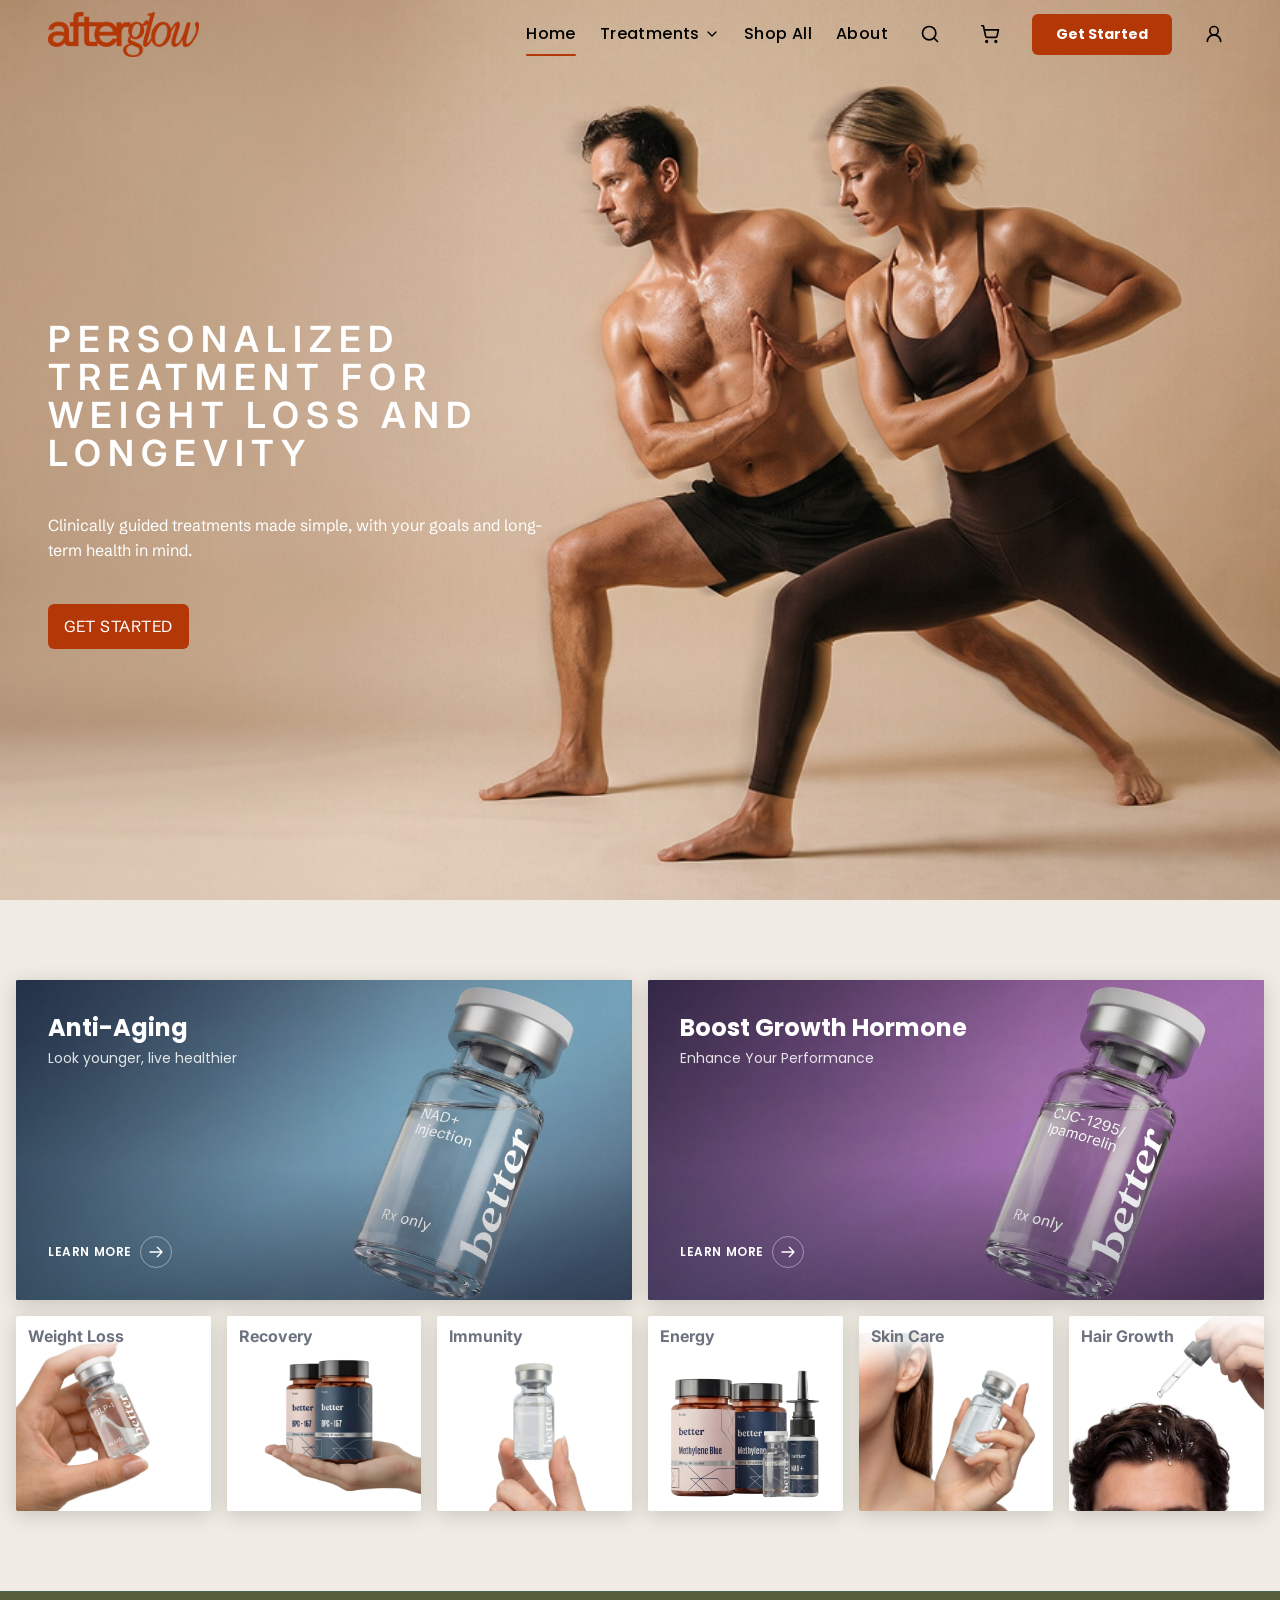
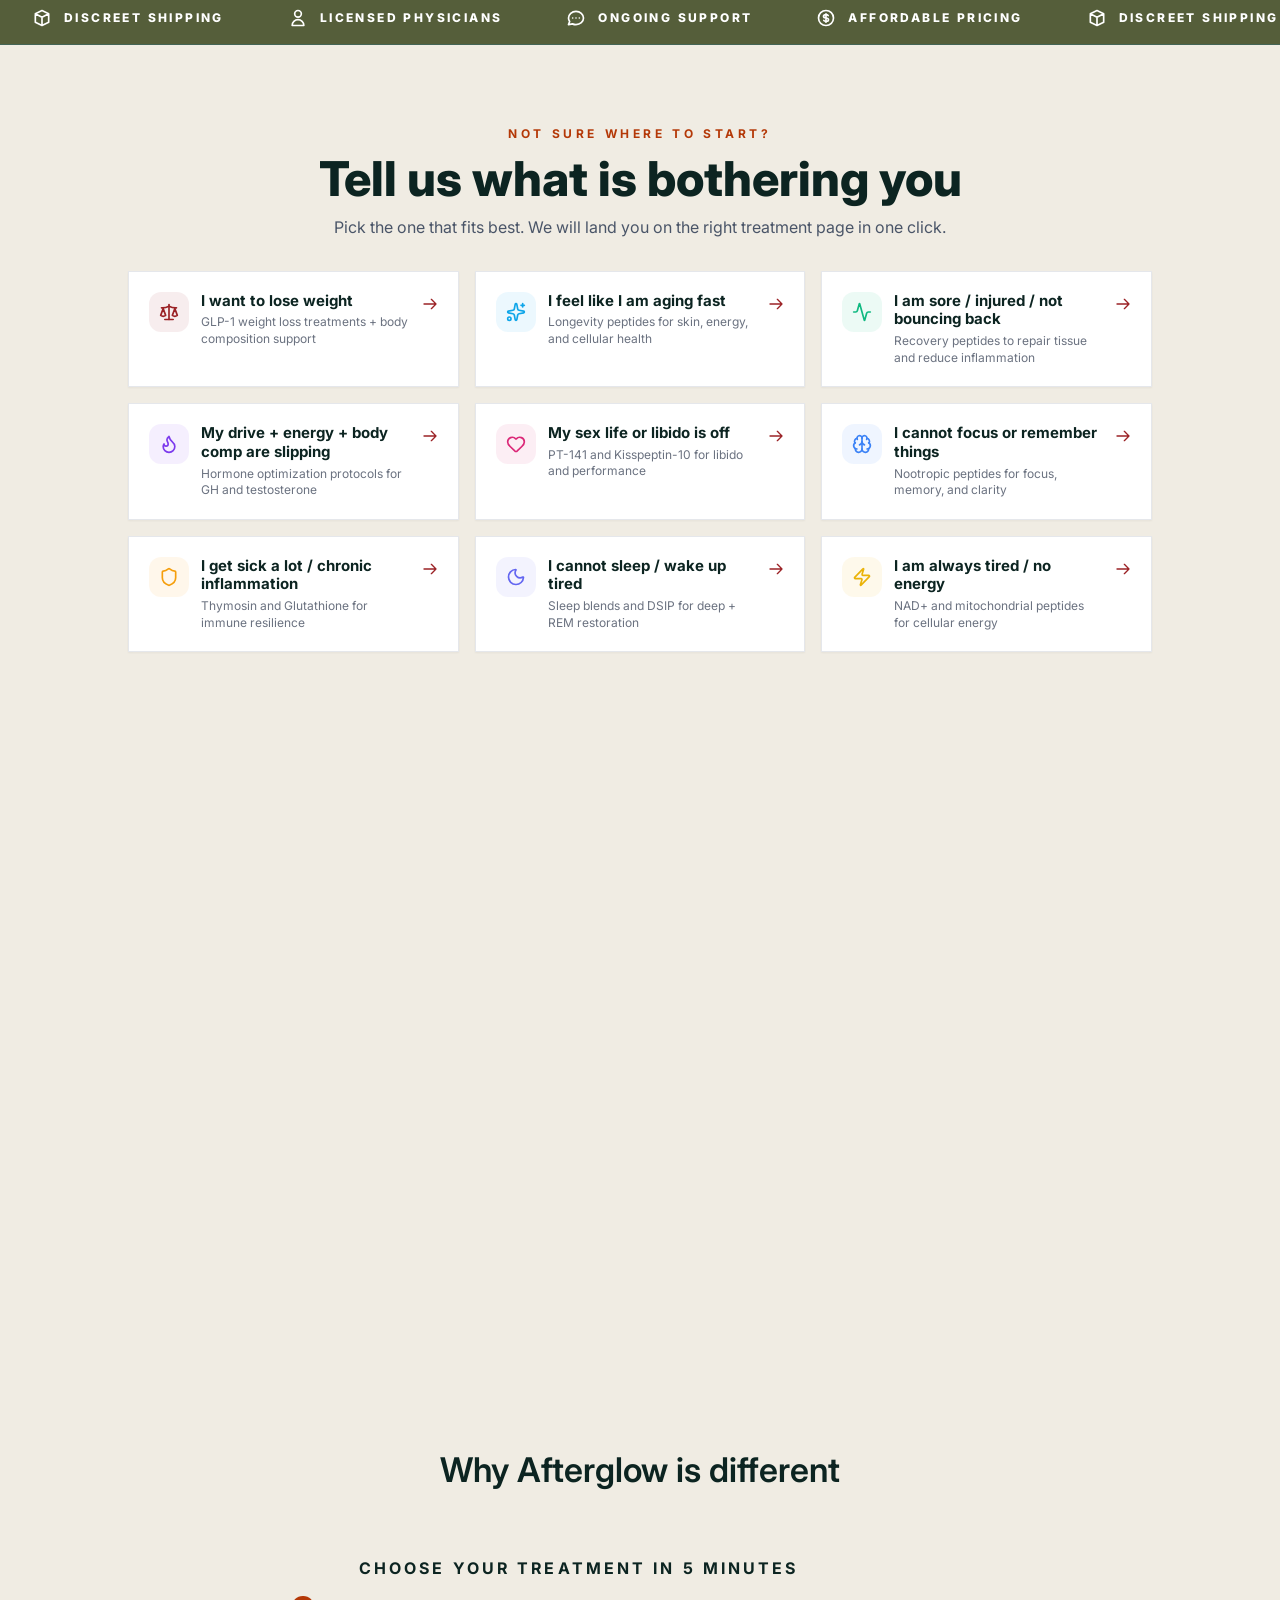
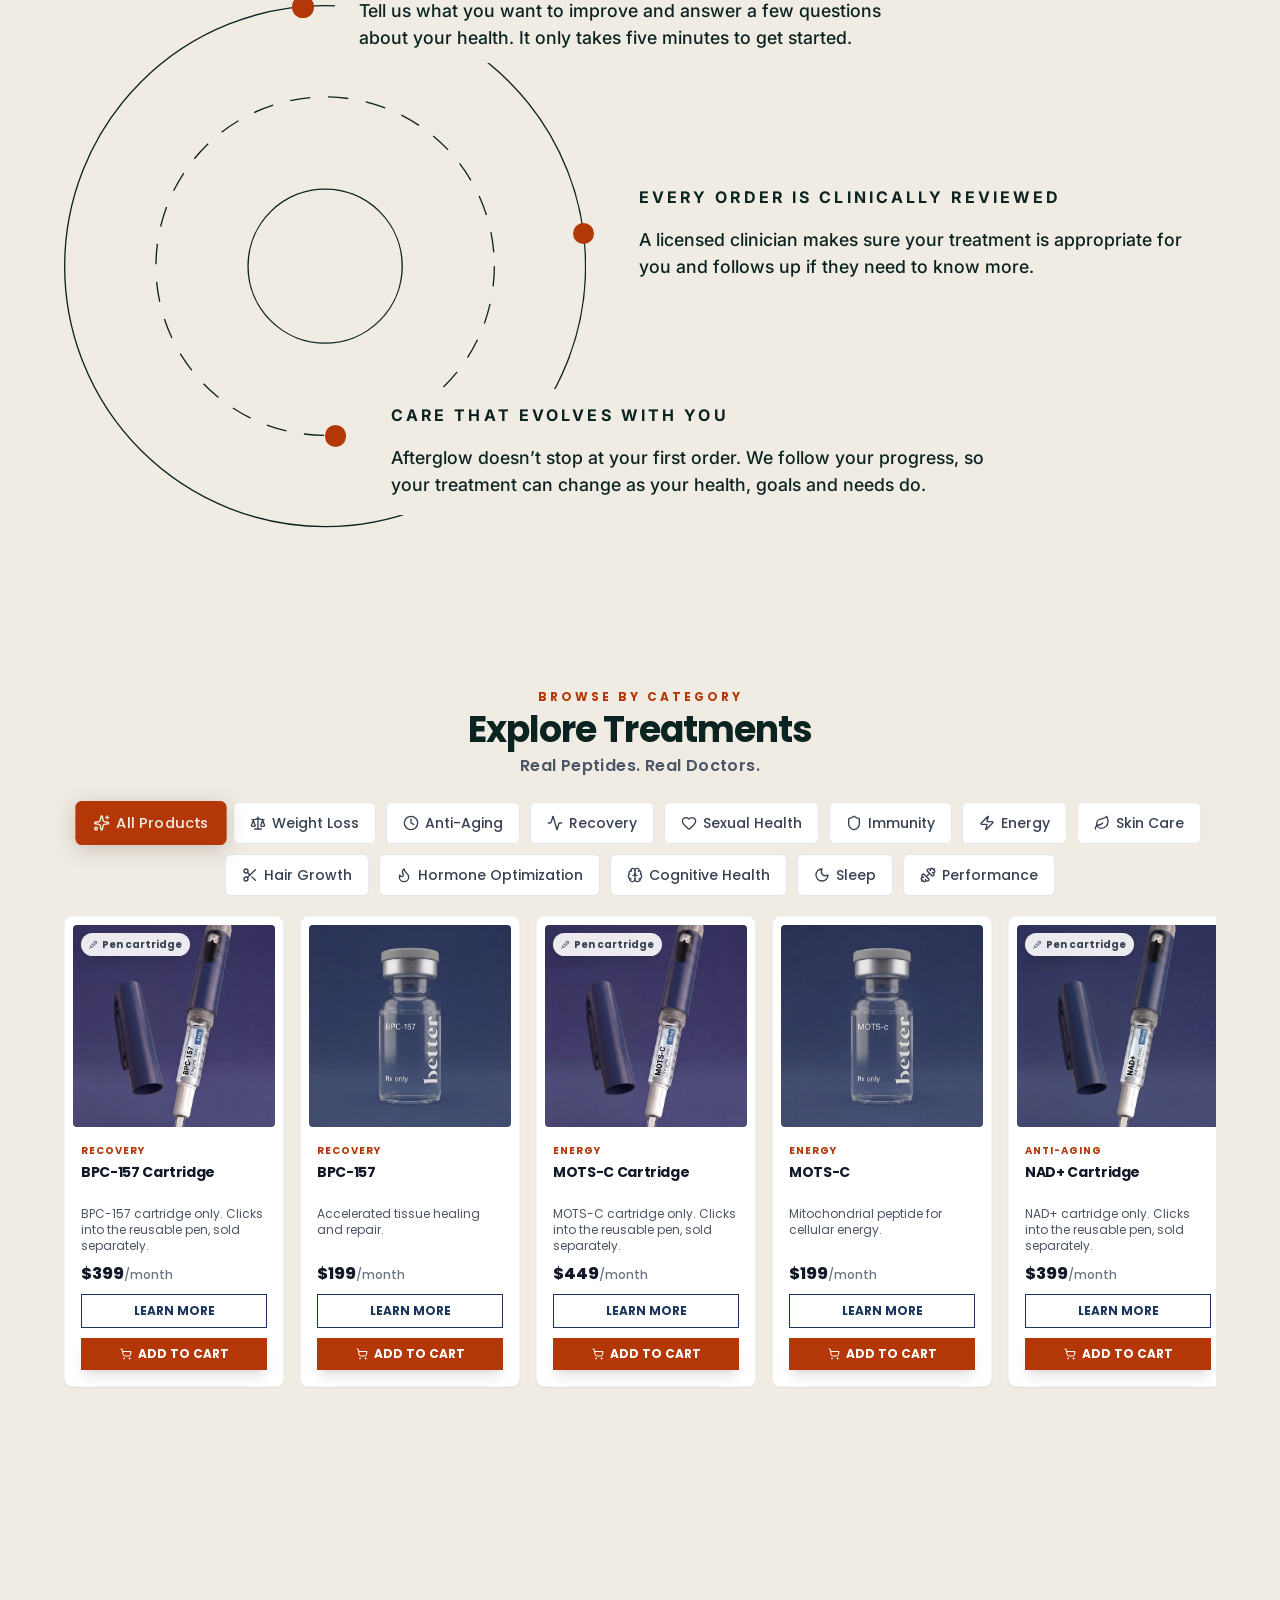
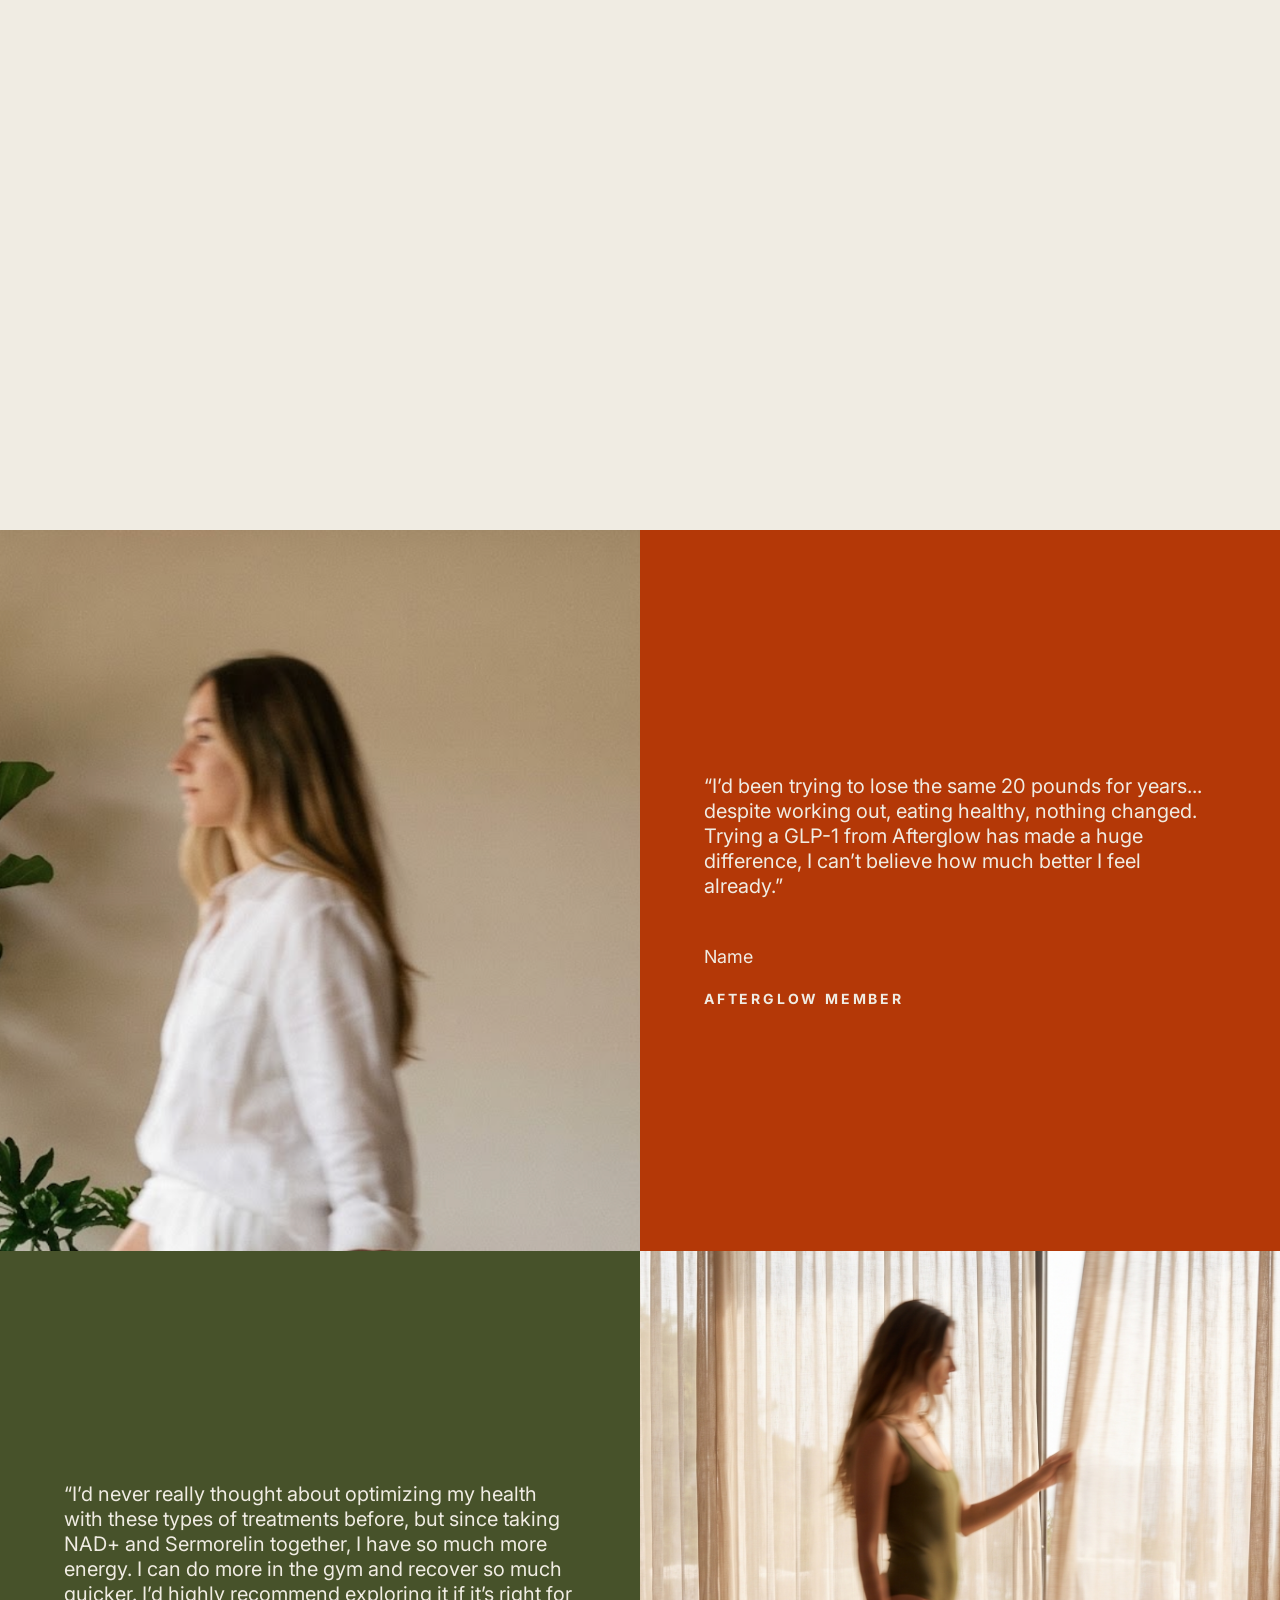
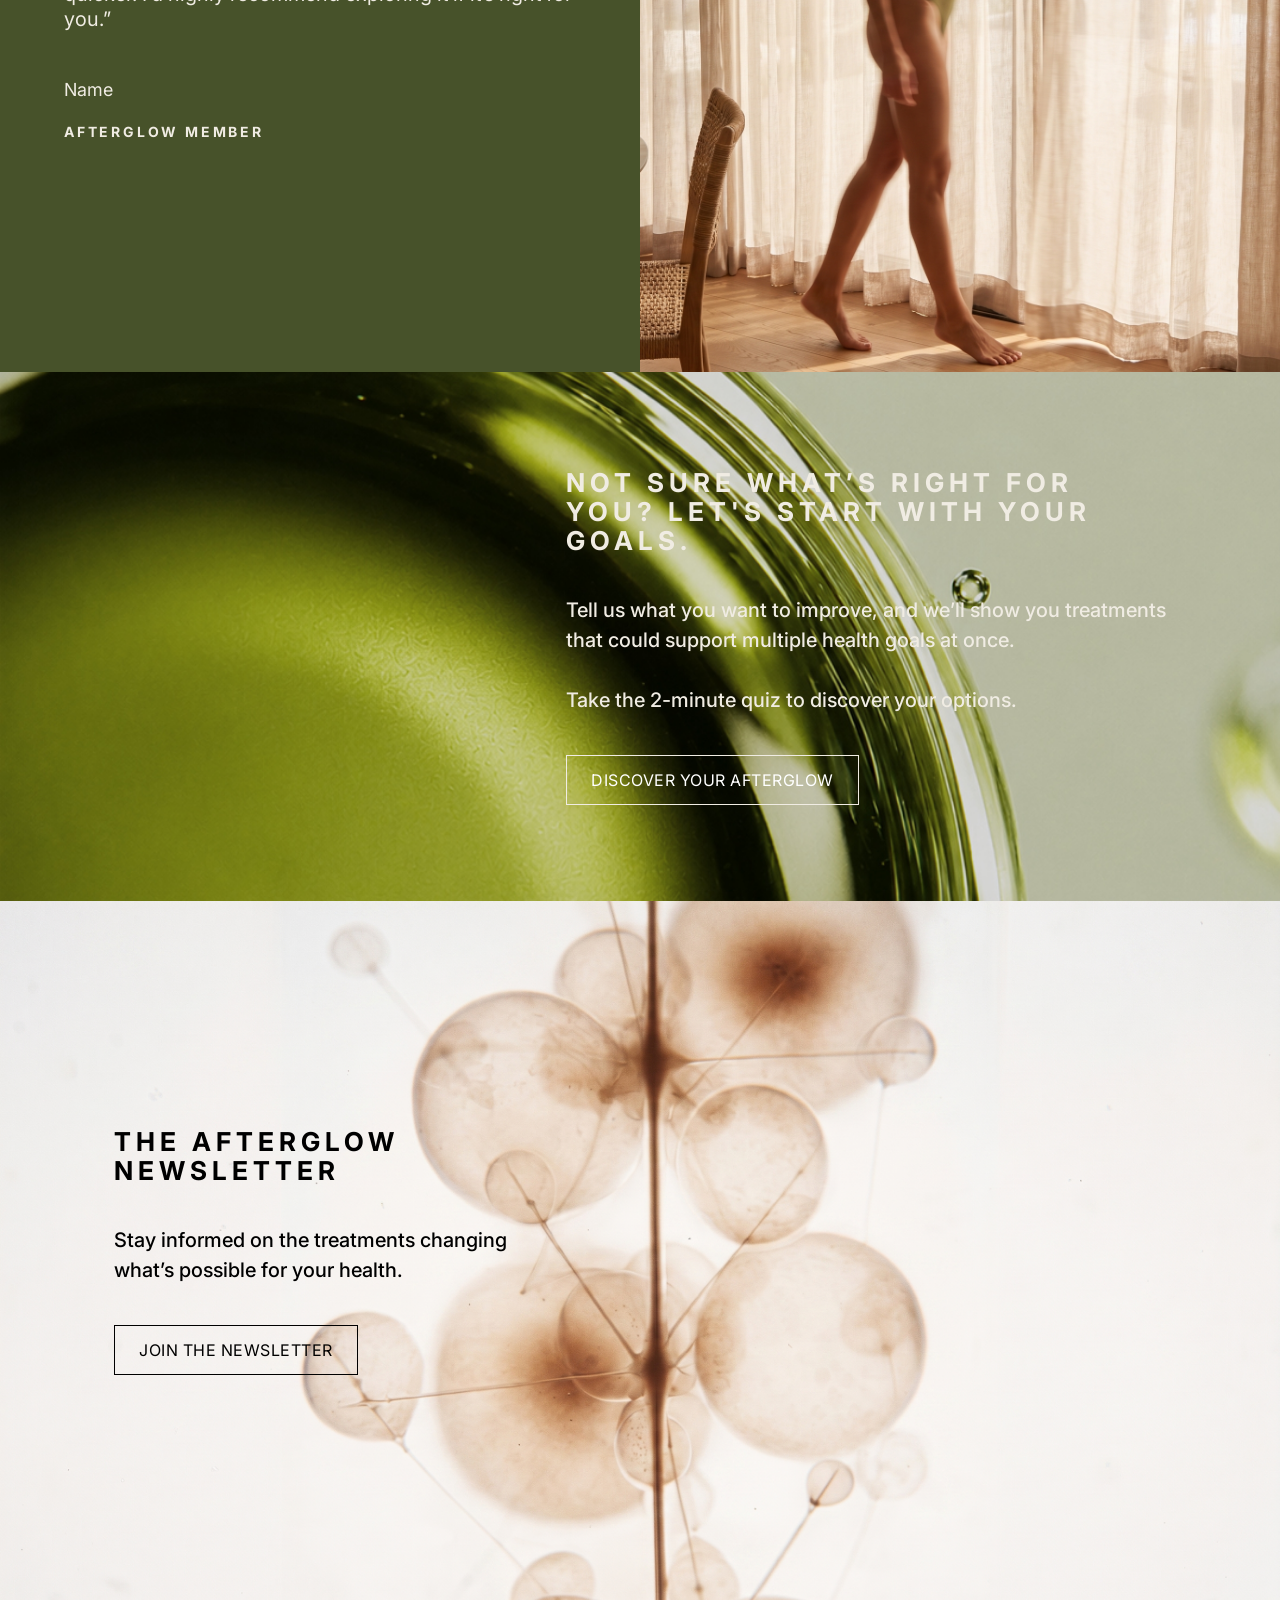
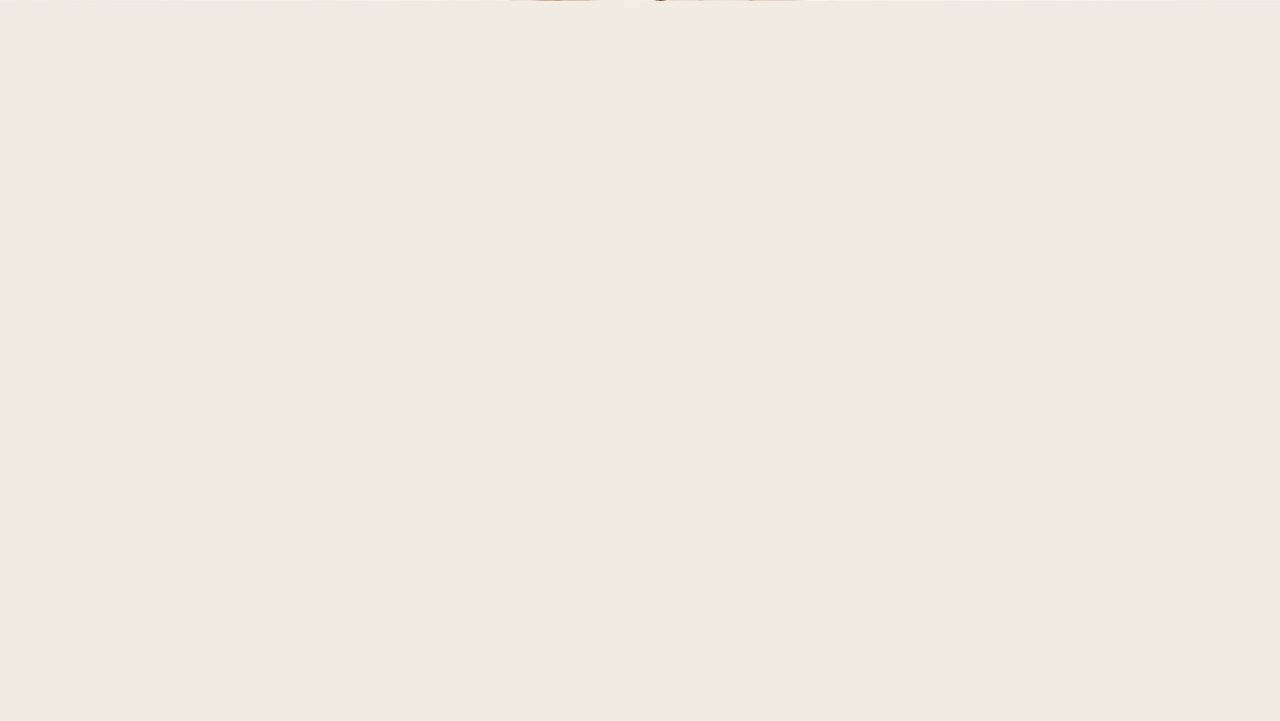
==== commit c21da94e: "Simplify Treatments dropdown Plain text items on a white background; hover uses the cream page colou" ====
--- a/index.html
+++ b/index.html
@@ -26,7 +26,7 @@
         <li><a class="is-current" href="#top" aria-current="page">Home</a></li>
         <li class="has-menu">
           <a href="#treatments" aria-haspopup="true" aria-expanded="false">Treatments <svg class="i" aria-hidden="true"><use href="#i-chevron-down"/></svg></a>
-          <ul class="dropdown" aria-label="Treatments"><li><a href="#treatments" data-filter="all"><svg class="i " aria-hidden="true"><use href="#i-sparkles"/></svg><span>All Treatments</span></a></li><li><a href="#treatments" data-filter="Weight Loss"><svg class="i " aria-hidden="true"><use href="#i-c-weight"/></svg><span>Weight Loss</span></a></li><li><a href="#treatments" data-filter="Anti-Aging"><svg class="i " aria-hidden="true"><use href="#i-c-aging"/></svg><span>Anti-Aging</span></a></li><li><a href="#treatments" data-filter="Recovery"><svg class="i " aria-hidden="true"><use href="#i-c-recovery"/></svg><span>Recovery</span></a></li><li><a href="#treatments" data-filter="Sexual Health"><svg class="i " aria-hidden="true"><use href="#i-c-sexual"/></svg><span>Sexual Health</span></a></li><li><a href="#treatments" data-filter="Immunity"><svg class="i " aria-hidden="true"><use href="#i-c-immunity"/></svg><span>Immunity</span></a></li><li><a href="#treatments" data-filter="Energy"><svg class="i " aria-hidden="true"><use href="#i-c-energy"/></svg><span>Energy</span></a></li><li><a href="#treatments" data-filter="Skin Care"><svg class="i " aria-hidden="true"><use href="#i-c-skin"/></svg><span>Skin Care</span></a></li><li><a href="#treatments" data-filter="Hair Growth"><svg class="i " aria-hidden="true"><use href="#i-c-hair"/></svg><span>Hair Growth</span></a></li><li><a href="#treatments" data-filter="Hormone Optimization"><svg class="i " aria-hidden="true"><use href="#i-c-hormone"/></svg><span>Hormone Optimization</span></a></li><li><a href="#treatments" data-filter="Cognitive Health"><svg class="i " aria-hidden="true"><use href="#i-c-cognitive"/></svg><span>Cognitive Health</span></a></li><li><a href="#treatments" data-filter="Sleep"><svg class="i " aria-hidden="true"><use href="#i-c-sleep"/></svg><span>Sleep</span></a></li><li><a href="#treatments" data-filter="Performance"><svg class="i " aria-hidden="true"><use href="#i-c-performance"/></svg><span>Performance</span></a></li></ul>
+          <ul class="dropdown" aria-label="Treatments"><li><a href="#treatments" data-filter="all">All Treatments</a></li><li><a href="#treatments" data-filter="Weight Loss">Weight Loss</a></li><li><a href="#treatments" data-filter="Anti-Aging">Anti-Aging</a></li><li><a href="#treatments" data-filter="Recovery">Recovery</a></li><li><a href="#treatments" data-filter="Sexual Health">Sexual Health</a></li><li><a href="#treatments" data-filter="Immunity">Immunity</a></li><li><a href="#treatments" data-filter="Energy">Energy</a></li><li><a href="#treatments" data-filter="Skin Care">Skin Care</a></li><li><a href="#treatments" data-filter="Hair Growth">Hair Growth</a></li><li><a href="#treatments" data-filter="Hormone Optimization">Hormone Optimization</a></li><li><a href="#treatments" data-filter="Cognitive Health">Cognitive Health</a></li><li><a href="#treatments" data-filter="Sleep">Sleep</a></li><li><a href="#treatments" data-filter="Performance">Performance</a></li></ul>
         </li>
         <li><a href="#treatments">Shop All</a></li>
         <li><a href="#about">About</a></li>
--- a/styles.css
+++ b/styles.css
@@ -333,15 +333,14 @@
   .has-menu:hover > a .i, .has-menu:focus-within > a .i, .has-menu.is-open > a .i { transform: rotate(180deg); }
   .dropdown {
     position: absolute; top: 100%; left: -16px; z-index: 60; min-width: 260px; padding: 8px; margin-top: 12px;
-    background: var(--Primary-Halo); border: 1px solid #e5e7eb; border-radius: 8px; box-shadow: 0 12px 32px rgba(12, 36, 33, 0.14);
+    background: #fff; border: 1px solid #e5e7eb; border-radius: 8px; box-shadow: 0 12px 32px rgba(12, 36, 33, 0.14);
     opacity: 0; visibility: hidden; transform: translateY(-6px);
     transition: opacity 0.2s ease, transform 0.2s ease, visibility 0s linear 0.2s;
   }
   .dropdown::before { content: ''; position: absolute; left: 0; right: 0; bottom: 100%; height: 14px; }
   .has-menu:hover .dropdown, .has-menu:focus-within .dropdown, .has-menu.is-open .dropdown { opacity: 1; visibility: visible; transform: none; transition-delay: 0s; }
   .site-nav__links .dropdown a { padding: 10px 12px; gap: 10px; border-radius: 4px; font-size: 14px; letter-spacing: 0; white-space: nowrap; }
-  .site-nav__links .dropdown a .i { font-size: 16px; color: var(--Primary-Ember); }
-  .site-nav__links .dropdown a:hover, .site-nav__links .dropdown a:focus-visible { background: #fff; color: var(--Primary-Ember); }
+  .site-nav__links .dropdown a:hover, .site-nav__links .dropdown a:focus-visible { background: var(--Primary-Halo); color: var(--Primary-Ember); }
 
   .icon-btn { padding: 8px; }
 
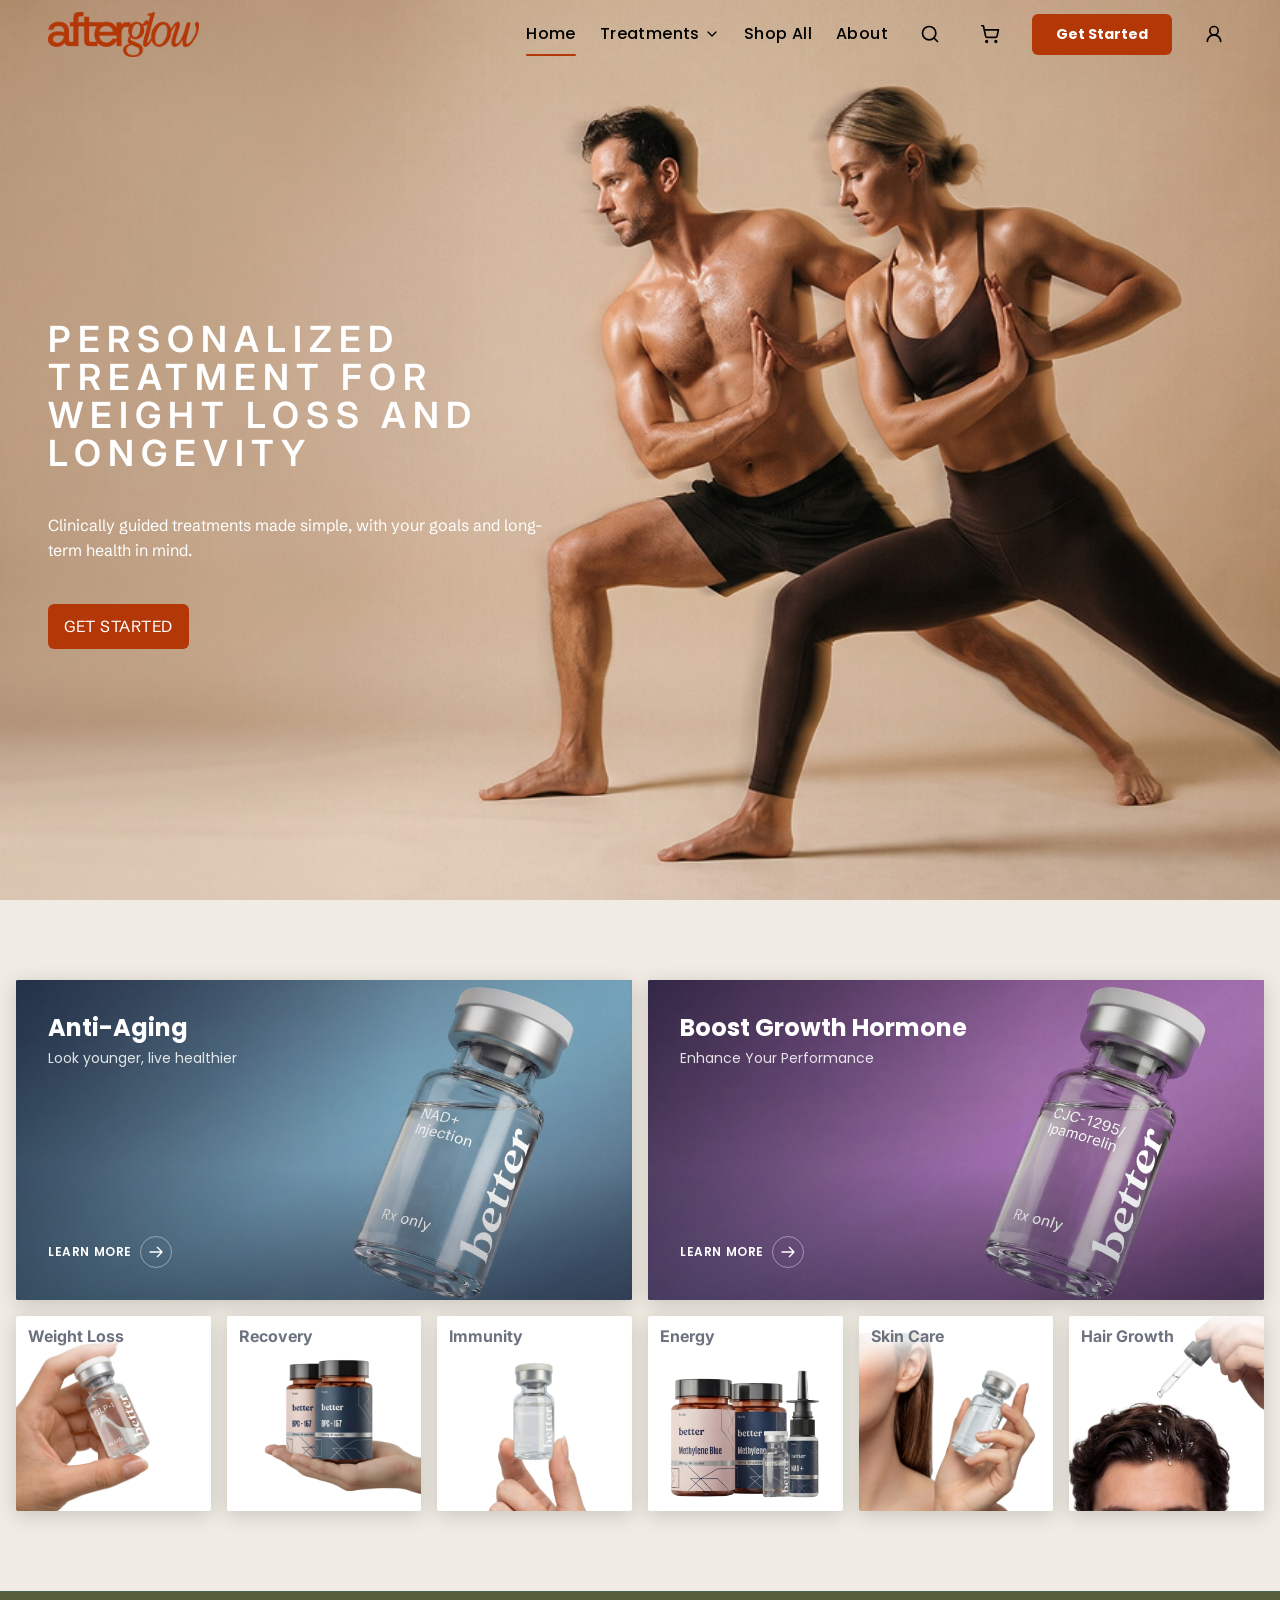
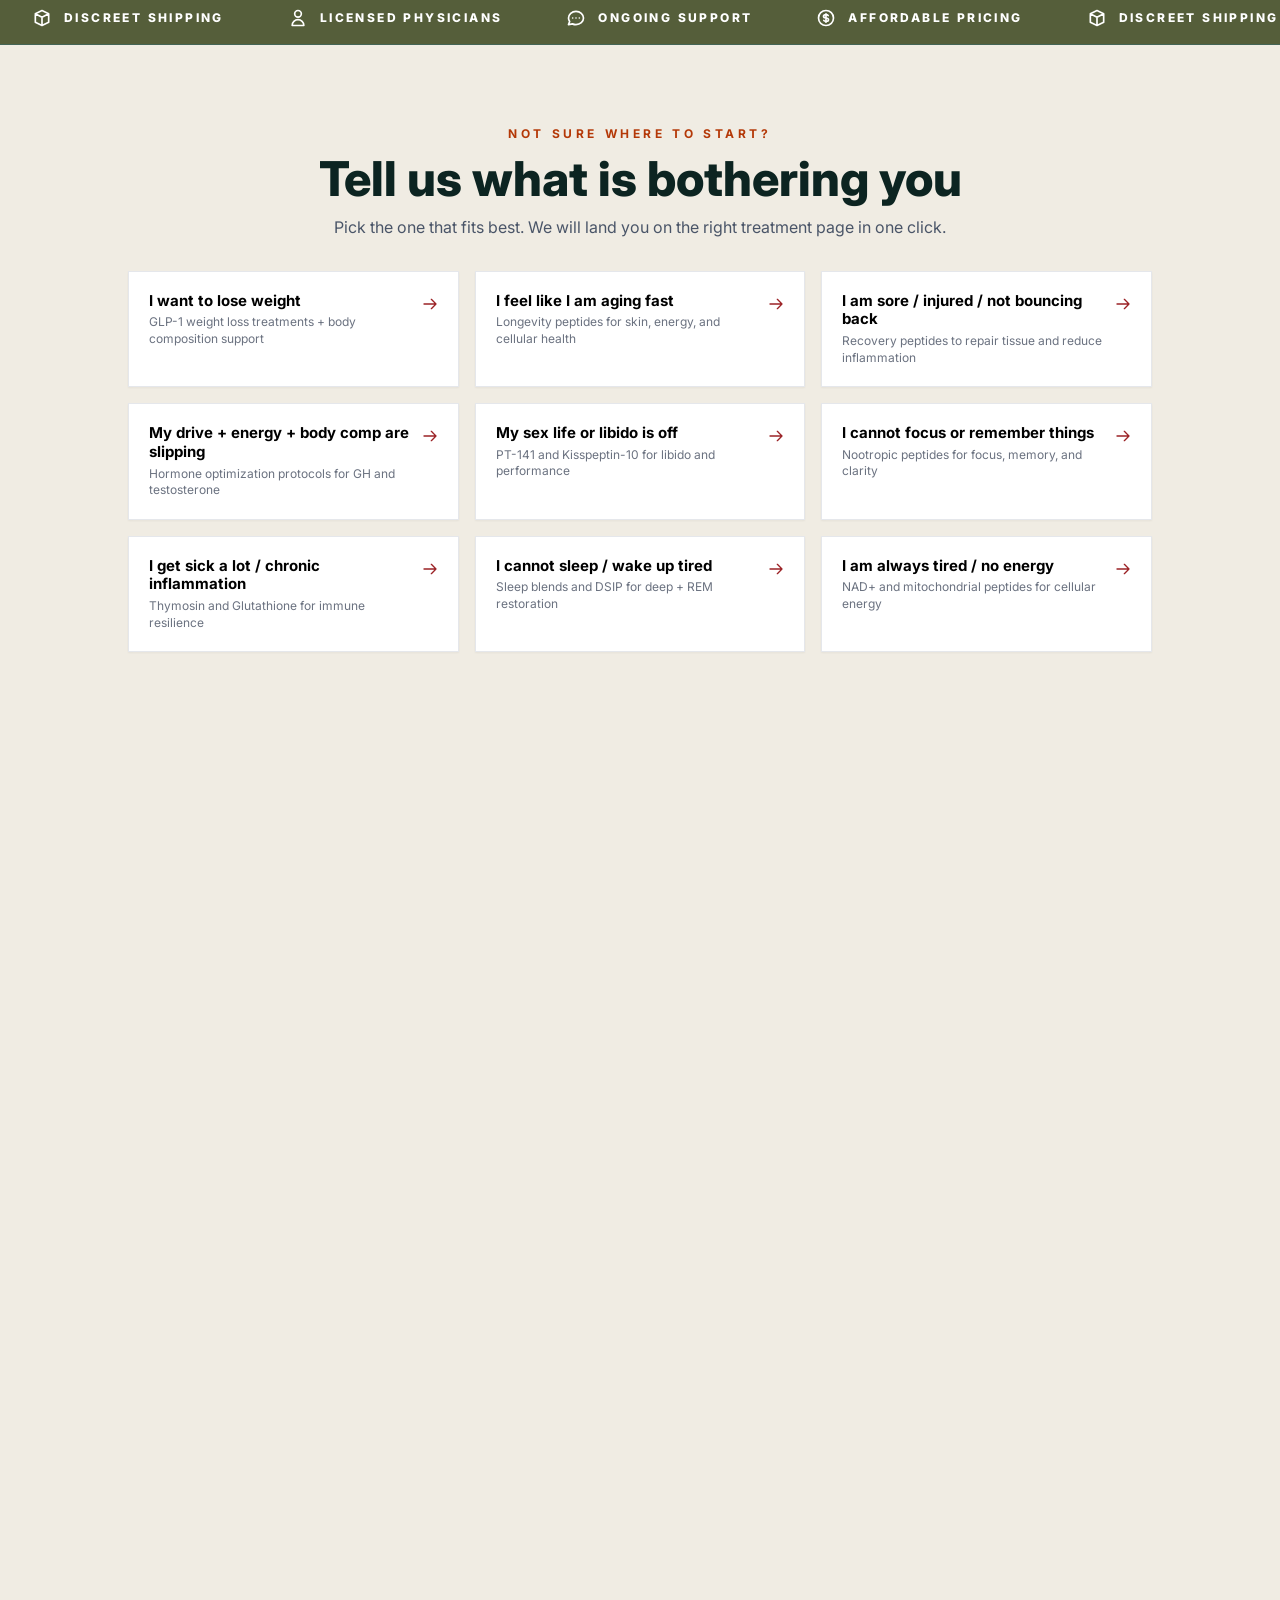
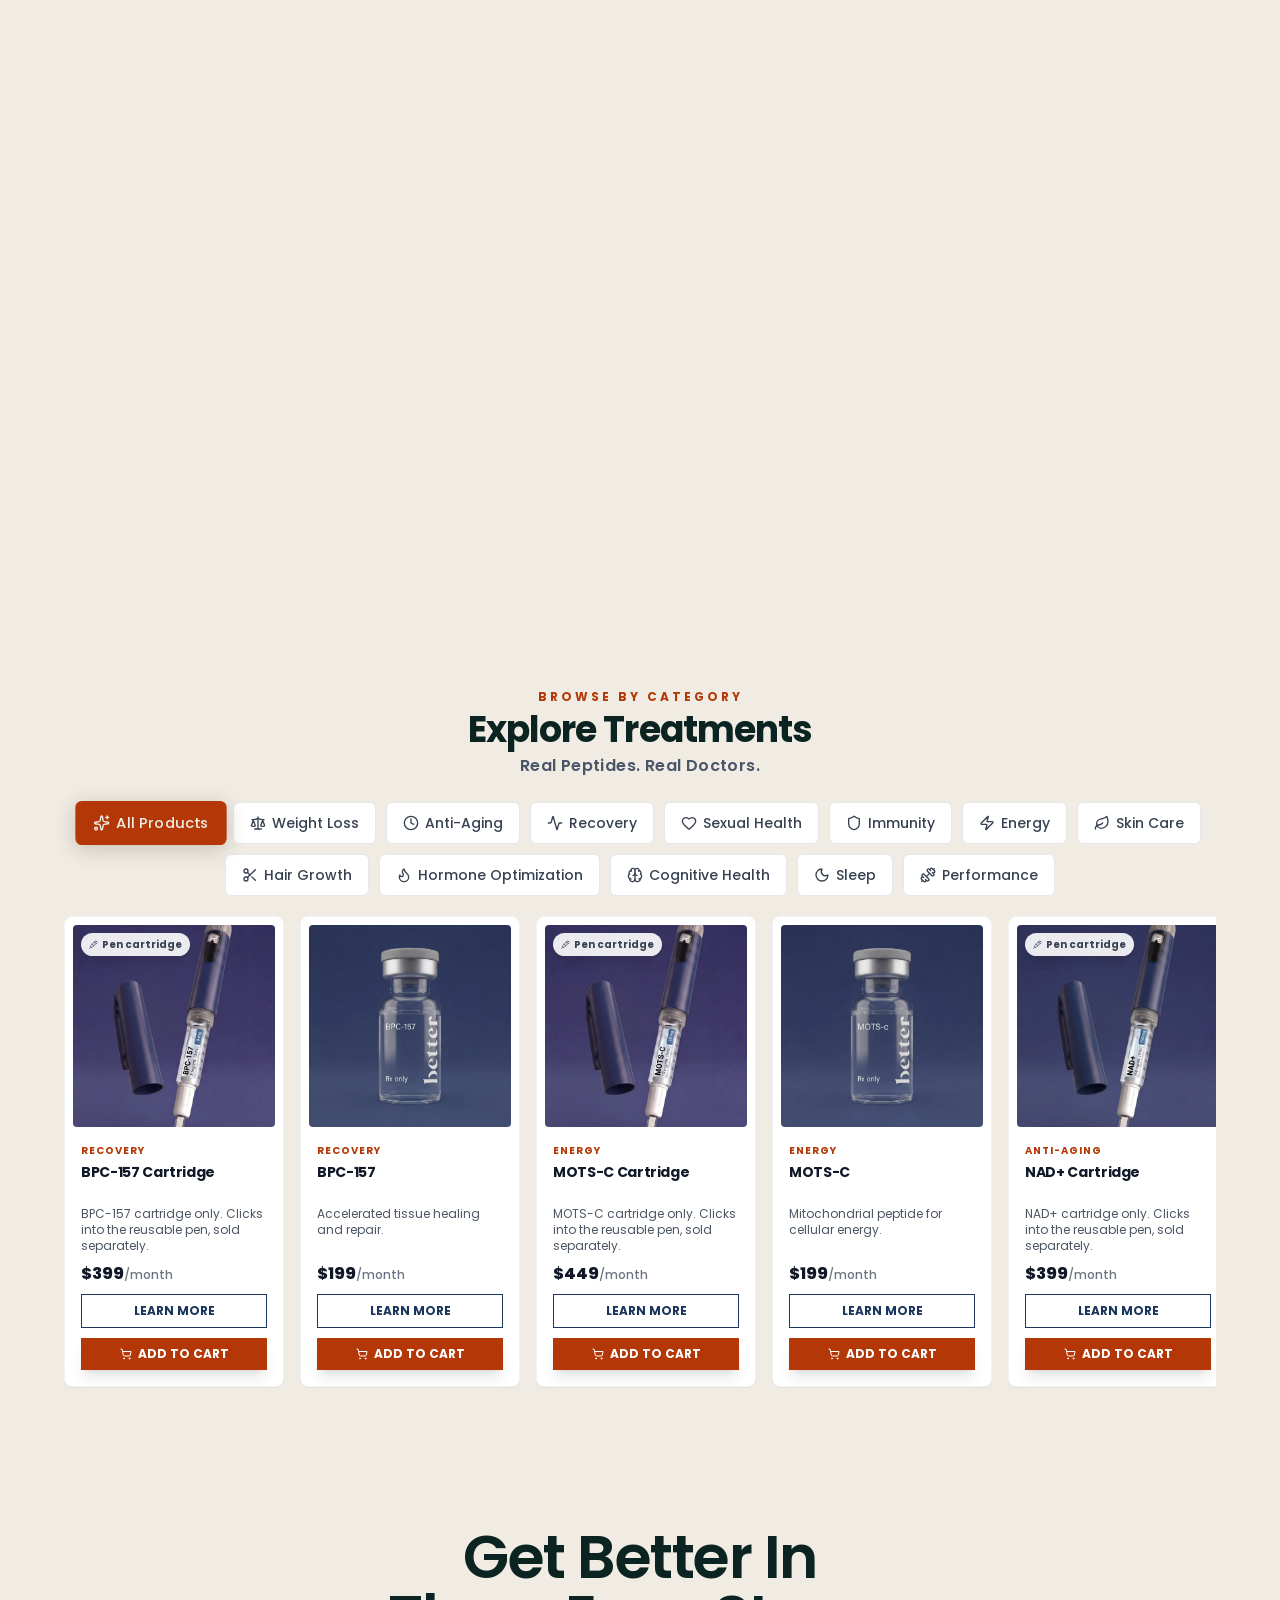
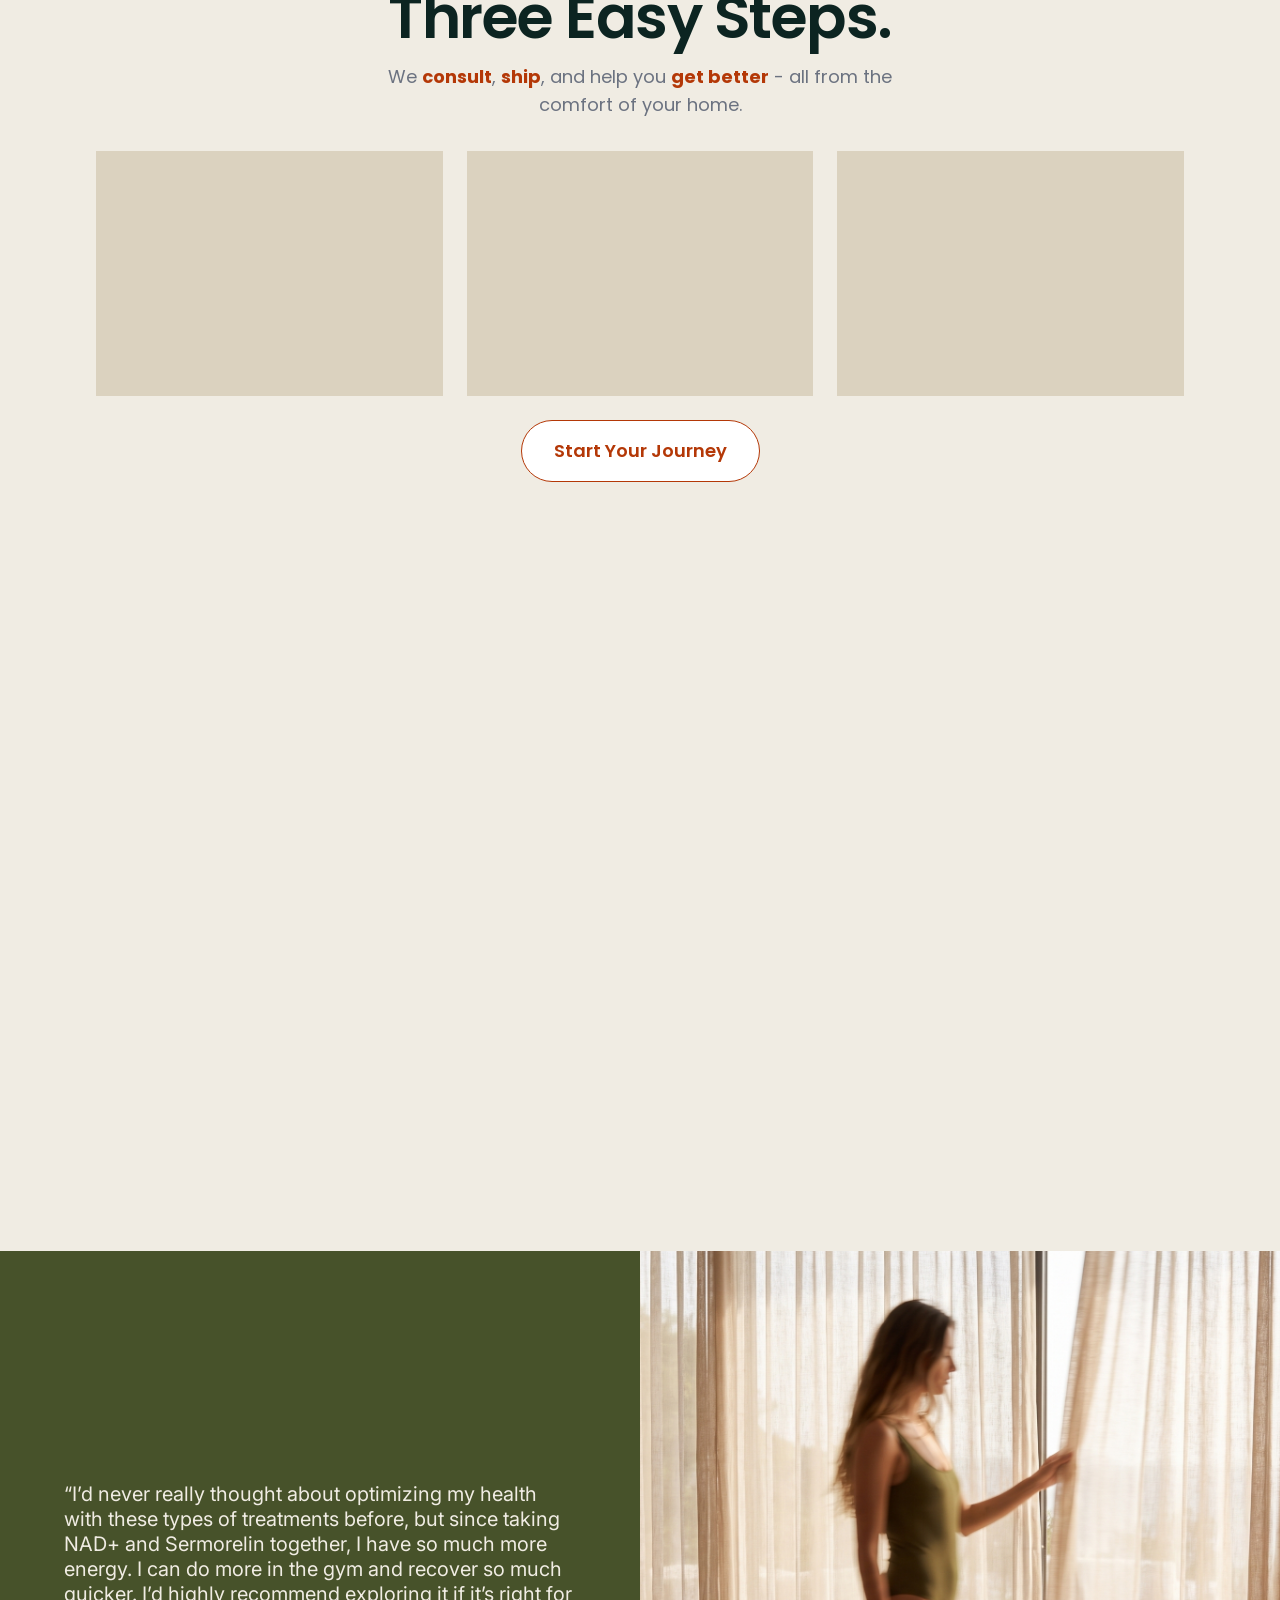
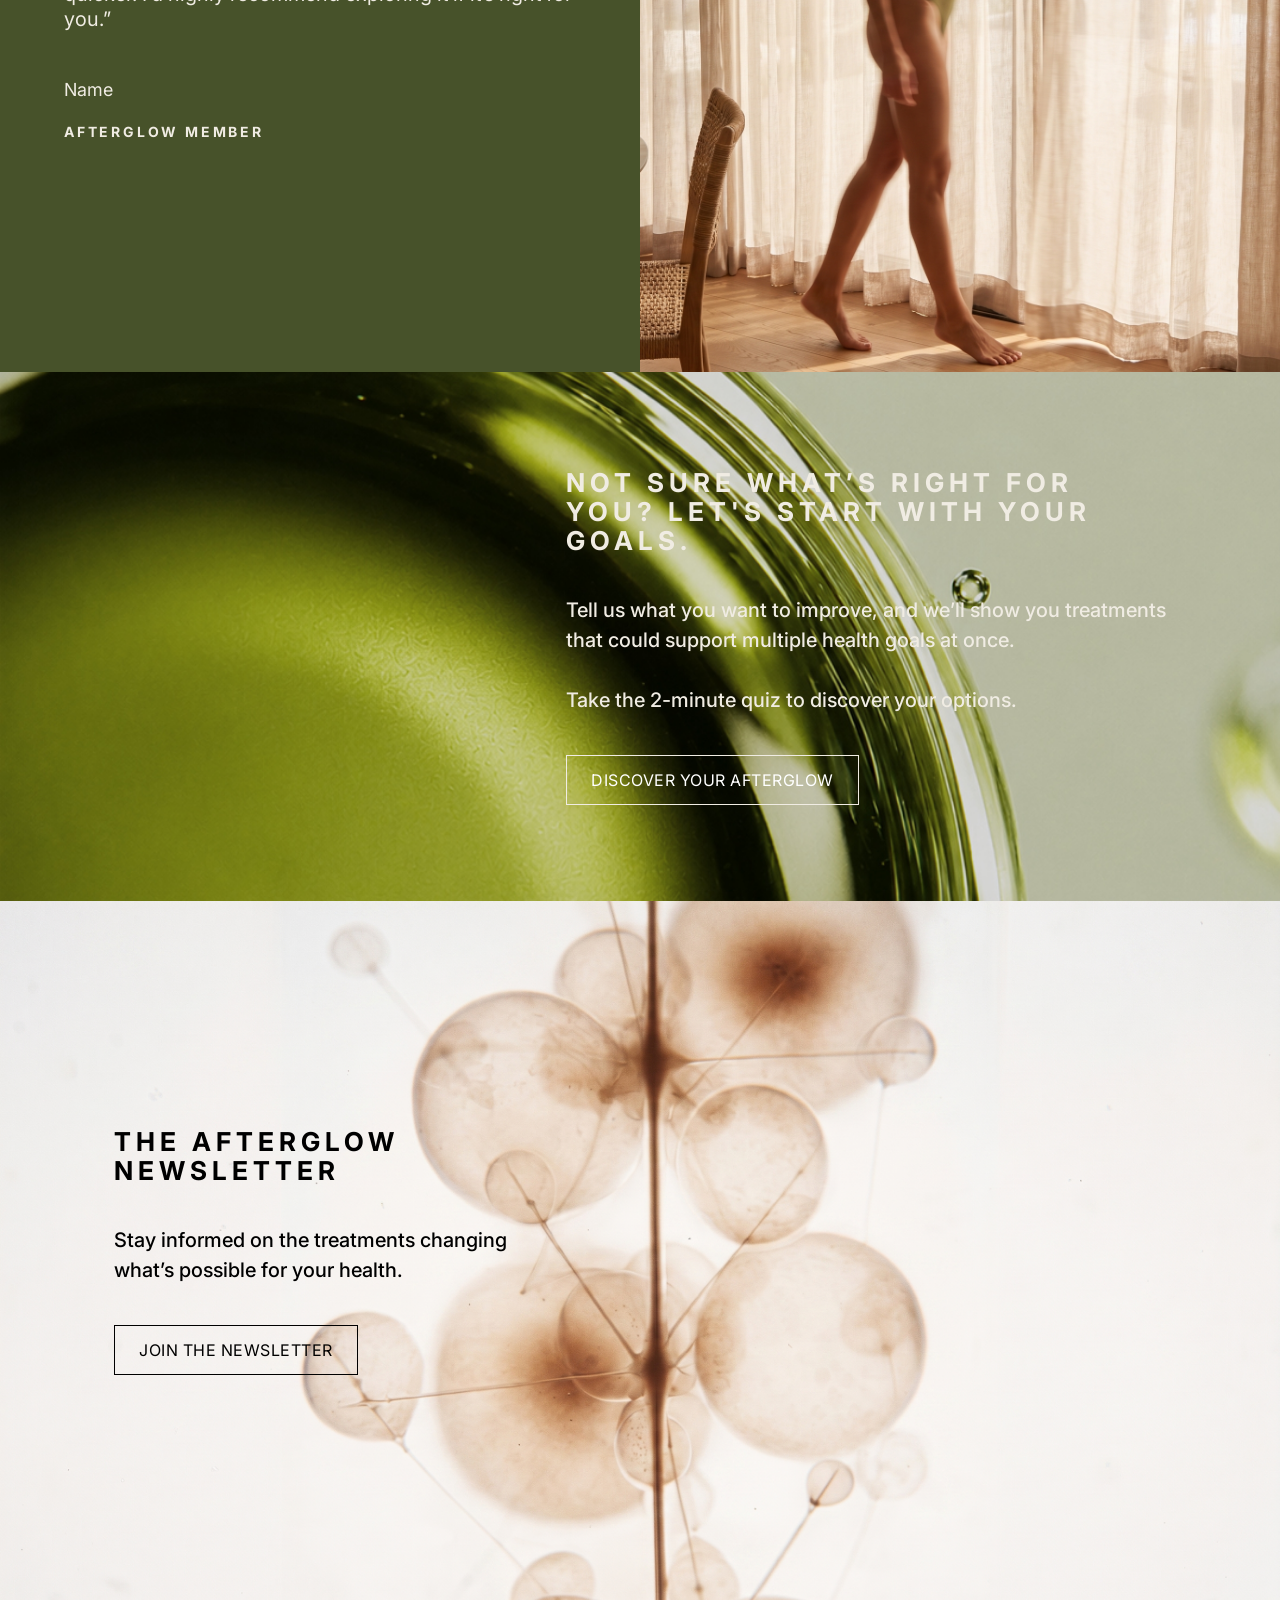
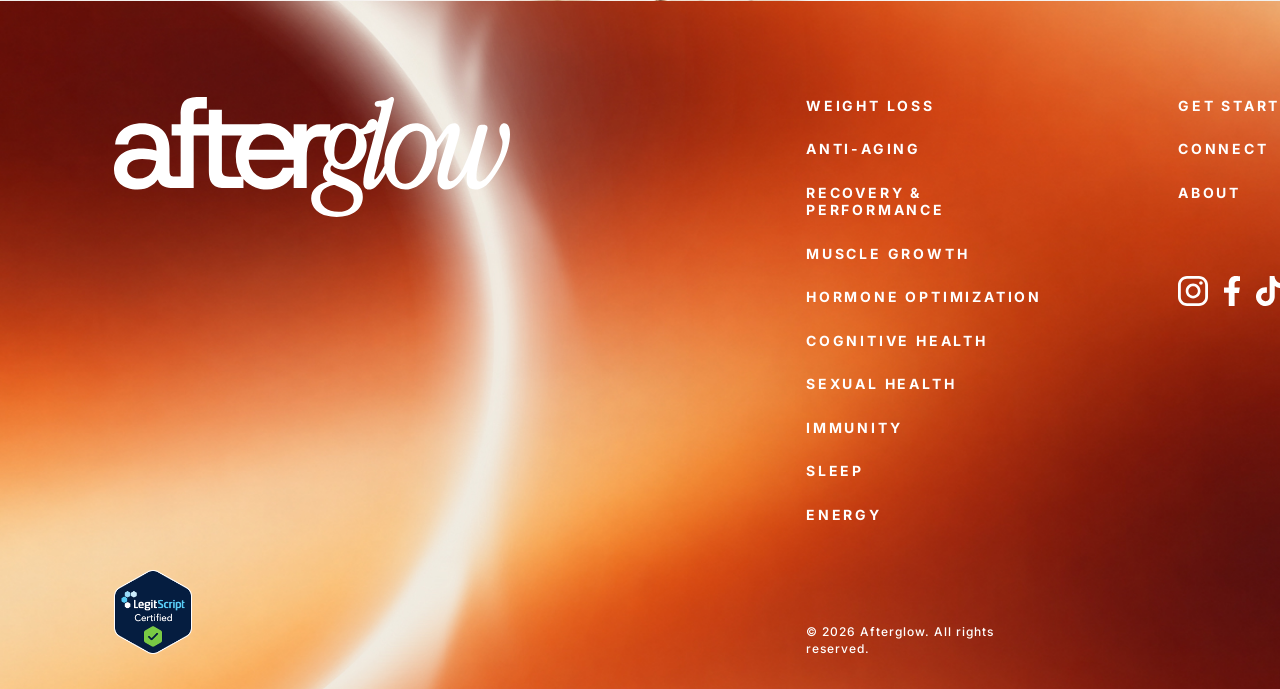
==== commit 31c72e55: "Polish cards, filters and symptoms for mobile Scrollable single-row filter pills with left padding, " ====
--- a/index.html
+++ b/index.html
@@ -80,7 +80,7 @@
         <p>Pick the one that fits best. We will land you on the right treatment page in one click.</p>
       </header>
       <ul class="symptoms__grid" id="symptom-grid">
-        <li><a class="symptom" href="#" style="--c:#9b2226"><span class="symptom__icon"><svg class="i " aria-hidden="true"><use href="#i-s0"/></svg></span><span class="symptom__text"><strong>I want to lose weight</strong><span>GLP-1 weight loss treatments + body composition support</span></span><svg class="i symptom__go" aria-hidden="true"><use href="#i-arrow-right"/></svg></a></li><li><a class="symptom" href="#" style="--c:#0ea5e9"><span class="symptom__icon"><svg class="i " aria-hidden="true"><use href="#i-s1"/></svg></span><span class="symptom__text"><strong>I feel like I am aging fast</strong><span>Longevity peptides for skin, energy, and cellular health</span></span><svg class="i symptom__go" aria-hidden="true"><use href="#i-arrow-right"/></svg></a></li><li><a class="symptom" href="#" style="--c:#10b981"><span class="symptom__icon"><svg class="i " aria-hidden="true"><use href="#i-s2"/></svg></span><span class="symptom__text"><strong>I am sore / injured / not bouncing back</strong><span>Recovery peptides to repair tissue and reduce inflammation</span></span><svg class="i symptom__go" aria-hidden="true"><use href="#i-arrow-right"/></svg></a></li><li><a class="symptom" href="#" style="--c:#7c3aed"><span class="symptom__icon"><svg class="i " aria-hidden="true"><use href="#i-s3"/></svg></span><span class="symptom__text"><strong>My drive + energy + body comp are slipping</strong><span>Hormone optimization protocols for GH and testosterone</span></span><svg class="i symptom__go" aria-hidden="true"><use href="#i-arrow-right"/></svg></a></li><li><a class="symptom" href="#" style="--c:#db2777"><span class="symptom__icon"><svg class="i " aria-hidden="true"><use href="#i-s4"/></svg></span><span class="symptom__text"><strong>My sex life or libido is off</strong><span>PT-141 and Kisspeptin-10 for libido and performance</span></span><svg class="i symptom__go" aria-hidden="true"><use href="#i-arrow-right"/></svg></a></li><li><a class="symptom" href="#" style="--c:#3b82f6"><span class="symptom__icon"><svg class="i " aria-hidden="true"><use href="#i-s5"/></svg></span><span class="symptom__text"><strong>I cannot focus or remember things</strong><span>Nootropic peptides for focus, memory, and clarity</span></span><svg class="i symptom__go" aria-hidden="true"><use href="#i-arrow-right"/></svg></a></li><li><a class="symptom" href="#" style="--c:#f59e0b"><span class="symptom__icon"><svg class="i " aria-hidden="true"><use href="#i-s6"/></svg></span><span class="symptom__text"><strong>I get sick a lot / chronic inflammation</strong><span>Thymosin and Glutathione for immune resilience</span></span><svg class="i symptom__go" aria-hidden="true"><use href="#i-arrow-right"/></svg></a></li><li><a class="symptom" href="#" style="--c:#6366f1"><span class="symptom__icon"><svg class="i " aria-hidden="true"><use href="#i-s7"/></svg></span><span class="symptom__text"><strong>I cannot sleep / wake up tired</strong><span>Sleep blends and DSIP for deep + REM restoration</span></span><svg class="i symptom__go" aria-hidden="true"><use href="#i-arrow-right"/></svg></a></li><li><a class="symptom" href="#" style="--c:#eab308"><span class="symptom__icon"><svg class="i " aria-hidden="true"><use href="#i-s8"/></svg></span><span class="symptom__text"><strong>I am always tired / no energy</strong><span>NAD+ and mitochondrial peptides for cellular energy</span></span><svg class="i symptom__go" aria-hidden="true"><use href="#i-arrow-right"/></svg></a></li>
+        <li><a class="symptom" href="#" style="--c:#9b2226"><span class="symptom__text"><strong>I want to lose weight</strong><span>GLP-1 weight loss treatments + body composition support</span></span><svg class="i symptom__go" aria-hidden="true"><use href="#i-arrow-right"/></svg></a></li><li><a class="symptom" href="#" style="--c:#0ea5e9"><span class="symptom__text"><strong>I feel like I am aging fast</strong><span>Longevity peptides for skin, energy, and cellular health</span></span><svg class="i symptom__go" aria-hidden="true"><use href="#i-arrow-right"/></svg></a></li><li><a class="symptom" href="#" style="--c:#10b981"><span class="symptom__text"><strong>I am sore / injured / not bouncing back</strong><span>Recovery peptides to repair tissue and reduce inflammation</span></span><svg class="i symptom__go" aria-hidden="true"><use href="#i-arrow-right"/></svg></a></li><li><a class="symptom" href="#" style="--c:#7c3aed"><span class="symptom__text"><strong>My drive + energy + body comp are slipping</strong><span>Hormone optimization protocols for GH and testosterone</span></span><svg class="i symptom__go" aria-hidden="true"><use href="#i-arrow-right"/></svg></a></li><li><a class="symptom" href="#" style="--c:#db2777"><span class="symptom__text"><strong>My sex life or libido is off</strong><span>PT-141 and Kisspeptin-10 for libido and performance</span></span><svg class="i symptom__go" aria-hidden="true"><use href="#i-arrow-right"/></svg></a></li><li><a class="symptom" href="#" style="--c:#3b82f6"><span class="symptom__text"><strong>I cannot focus or remember things</strong><span>Nootropic peptides for focus, memory, and clarity</span></span><svg class="i symptom__go" aria-hidden="true"><use href="#i-arrow-right"/></svg></a></li><li><a class="symptom" href="#" style="--c:#f59e0b"><span class="symptom__text"><strong>I get sick a lot / chronic inflammation</strong><span>Thymosin and Glutathione for immune resilience</span></span><svg class="i symptom__go" aria-hidden="true"><use href="#i-arrow-right"/></svg></a></li><li><a class="symptom" href="#" style="--c:#6366f1"><span class="symptom__text"><strong>I cannot sleep / wake up tired</strong><span>Sleep blends and DSIP for deep + REM restoration</span></span><svg class="i symptom__go" aria-hidden="true"><use href="#i-arrow-right"/></svg></a></li><li><a class="symptom" href="#" style="--c:#eab308"><span class="symptom__text"><strong>I am always tired / no energy</strong><span>NAD+ and mitochondrial peptides for cellular energy</span></span><svg class="i symptom__go" aria-hidden="true"><use href="#i-arrow-right"/></svg></a></li>
       </ul>
       <button class="view-all" type="button" aria-expanded="false" aria-controls="symptom-grid"><span>View all</span><svg class="i" aria-hidden="true"><use href="#i-chevron-down"/></svg></button>
     </div>
--- a/styles.css
+++ b/styles.css
@@ -173,7 +173,7 @@
 .symptom:hover { transform: translateY(-2px); box-shadow: 0 8px 20px rgba(0, 0, 0, 0.08); }
 .symptom__icon { display: grid; place-items: center; flex-shrink: 0; width: 40px; height: 40px; border-radius: 12px; background: color-mix(in srgb, var(--c) 8%, transparent); color: var(--c); font-size: 20px; }
 .symptom__text { flex: 1; min-width: 0; }
-.symptom__text strong { display: block; font-size: 15px; font-weight: 700; line-height: 1.25; color: var(--Primary-Deep-Pine); }
+.symptom__text strong { display: block; font-size: 15px; font-weight: 700; line-height: 1.25; color: var(--UI-Black); }
 .symptom__text span { display: block; margin-top: 4px; font-size: 12px; line-height: 1.375; color: #6b7280; }
 .symptom__go { margin-top: 4px; font-size: 16px; color: #9b2226; }
 /* Small screens: three cards, the rest open and close with "View all" */
@@ -181,7 +181,7 @@
   .symptoms__grid { gap: 0; }
   .symptoms__grid li { display: grid; grid-template-rows: 1fr; margin-top: 16px; }
   .symptoms__grid li:first-child { margin-top: 0; }
-  .symptoms__grid li > .symptom { min-height: 149px; }
+  .symptoms__grid li > .symptom { min-height: 0; }
   .symptoms__grid li:nth-child(n + 4) {
     overflow: clip; overflow-clip-margin: 8px;
     grid-template-rows: 0fr; margin-top: 0; opacity: 0; visibility: hidden; transform: translateY(-8px);
@@ -197,7 +197,7 @@
     transition: padding-block 0.45s cubic-bezier(0.2, 0.7, 0.2, 1), border-block-width 0.45s cubic-bezier(0.2, 0.7, 0.2, 1), min-height 0.45s cubic-bezier(0.2, 0.7, 0.2, 1), transform 0.2s ease, box-shadow 0.2s ease;
   }
   .symptoms__grid.is-expanded li:nth-child(n + 4) > .symptom {
-    padding-block: 20px; border-block-width: 1px; min-height: 149px;
+    padding-block: 20px; border-block-width: 1px;
     transition-delay: calc((var(--n, 0) - 4) * 50ms), calc((var(--n, 0) - 4) * 50ms), calc((var(--n, 0) - 4) * 50ms), 0s, 0s;
   }
   .symptoms__grid li:nth-child(4) { --n: 4; } .symptoms__grid li:nth-child(5) { --n: 5; } .symptoms__grid li:nth-child(6) { --n: 6; }
@@ -230,9 +230,11 @@
 .treatments__head .eyebrow { margin-bottom: 4px; }
 .treatments__head h2 { font-size: 36px; font-weight: 700; line-height: 1.11; letter-spacing: -0.9px; }
 .treatments__sub { margin-top: 4px; font-weight: 600; letter-spacing: 0.4px; color: #4a5568; }
-.chips { display: flex; flex-wrap: wrap; justify-content: center; gap: 10px; padding: 4px; margin-bottom: 16px; }
+.chips { display: flex; flex-wrap: nowrap; justify-content: flex-start; gap: 10px; padding: 8px 4px 12px; margin: 0 -16px 8px; padding-inline: 16px; overflow-x: auto; scroll-snap-type: x proximity; scroll-padding-inline: 16px; scrollbar-width: none; -webkit-overflow-scrolling: touch; }
+.chips::-webkit-scrollbar { display: none; }
+.chips li { flex: 0 0 auto; scroll-snap-align: start; }
 .chip {
-  display: flex; align-items: center; gap: 6px; padding: 10px 16px;
+  white-space: nowrap; display: flex; align-items: center; gap: 6px; padding: 10px 16px;
   background: #fff; border: 1px solid #e5e7eb; border-radius: 6px;
   font-size: 14px; font-weight: 500; line-height: 1.43; color: #374151;
   transition: transform 0.2s ease, background-color 0.2s ease;
@@ -374,6 +376,7 @@
   .different { padding: 80px 64px; gap: 72px; }
   .different h2 { font-size: 34px; line-height: 1.06; }
   .treatments { padding: 80px 16px; max-width: 1184px; }
+  .chips { flex-wrap: wrap; justify-content: center; overflow: visible; margin: 0 0 16px; padding: 4px; }
   .easy { padding: 48px 96px; }
   .easy h2 { font-size: 60px; line-height: 1; letter-spacing: -1.5px; }
   .easy__cards { grid-template-columns: repeat(3, 1fr); gap: 24px; }
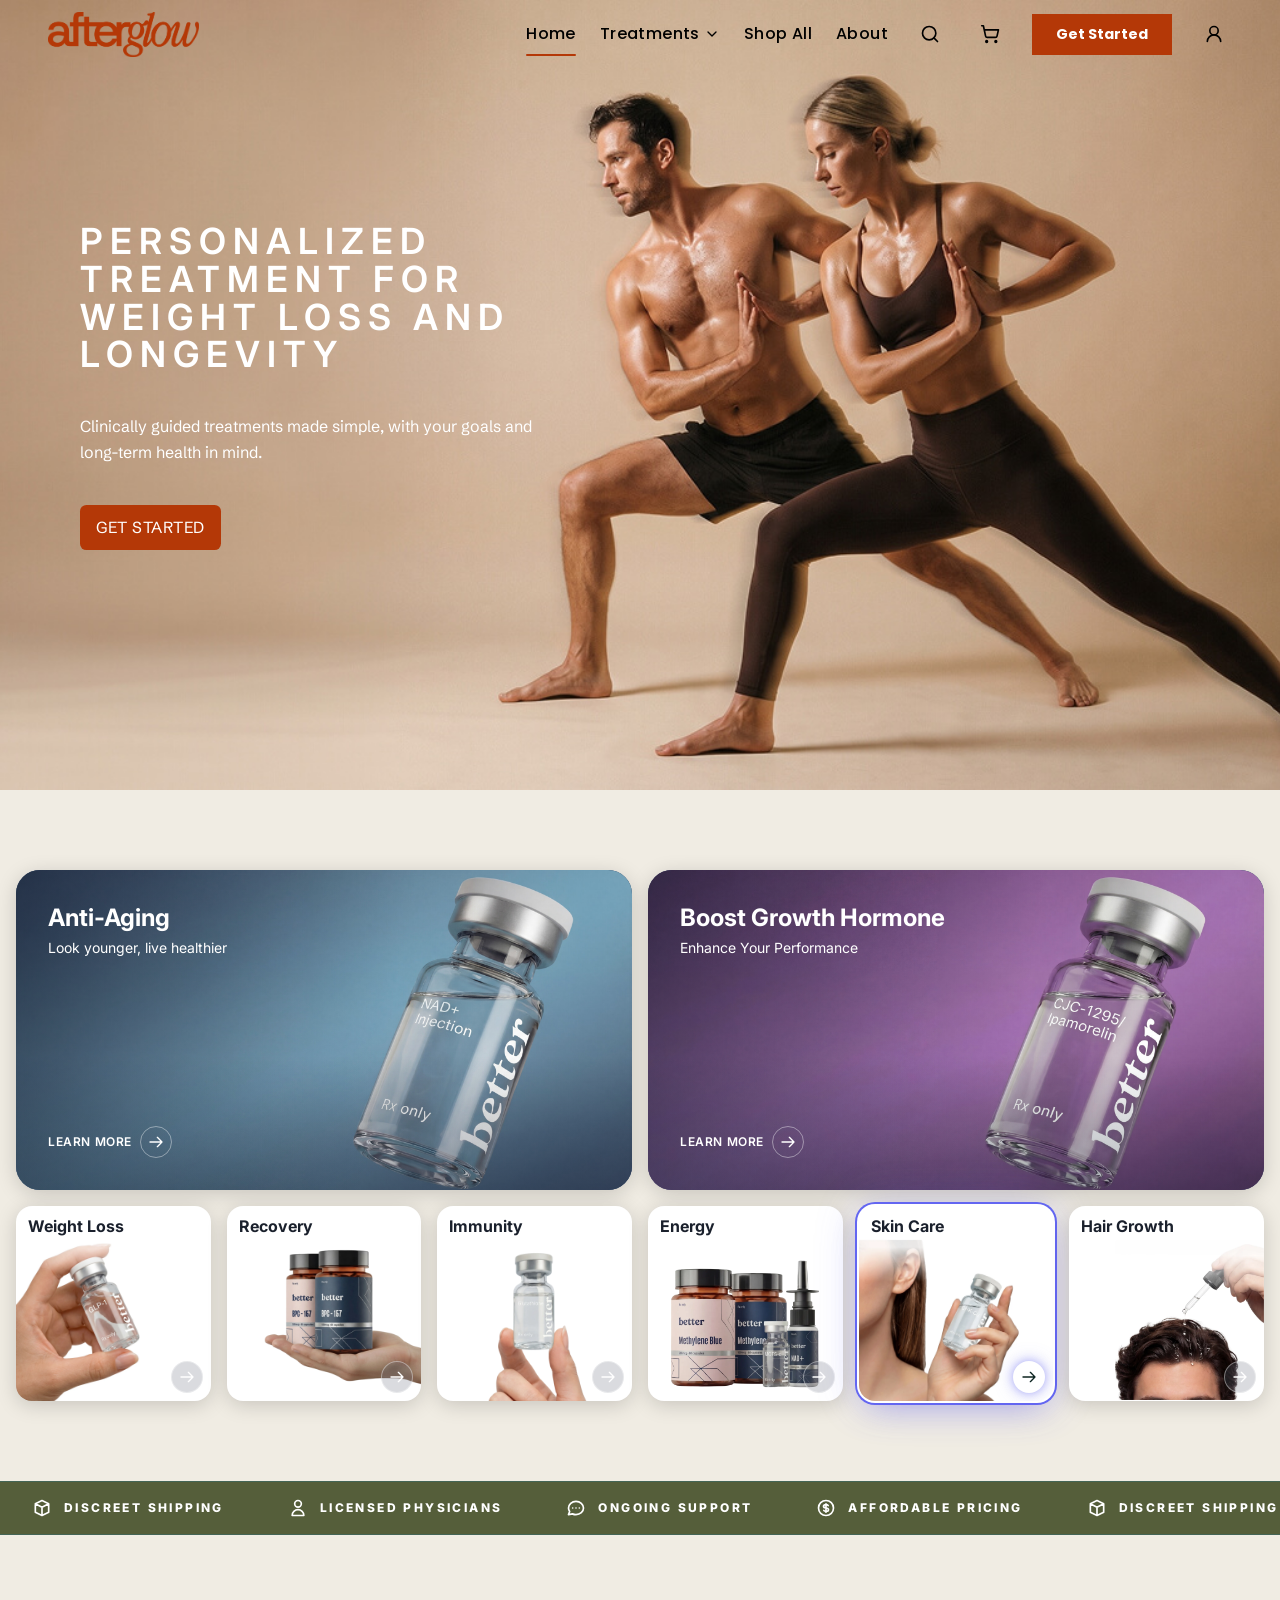
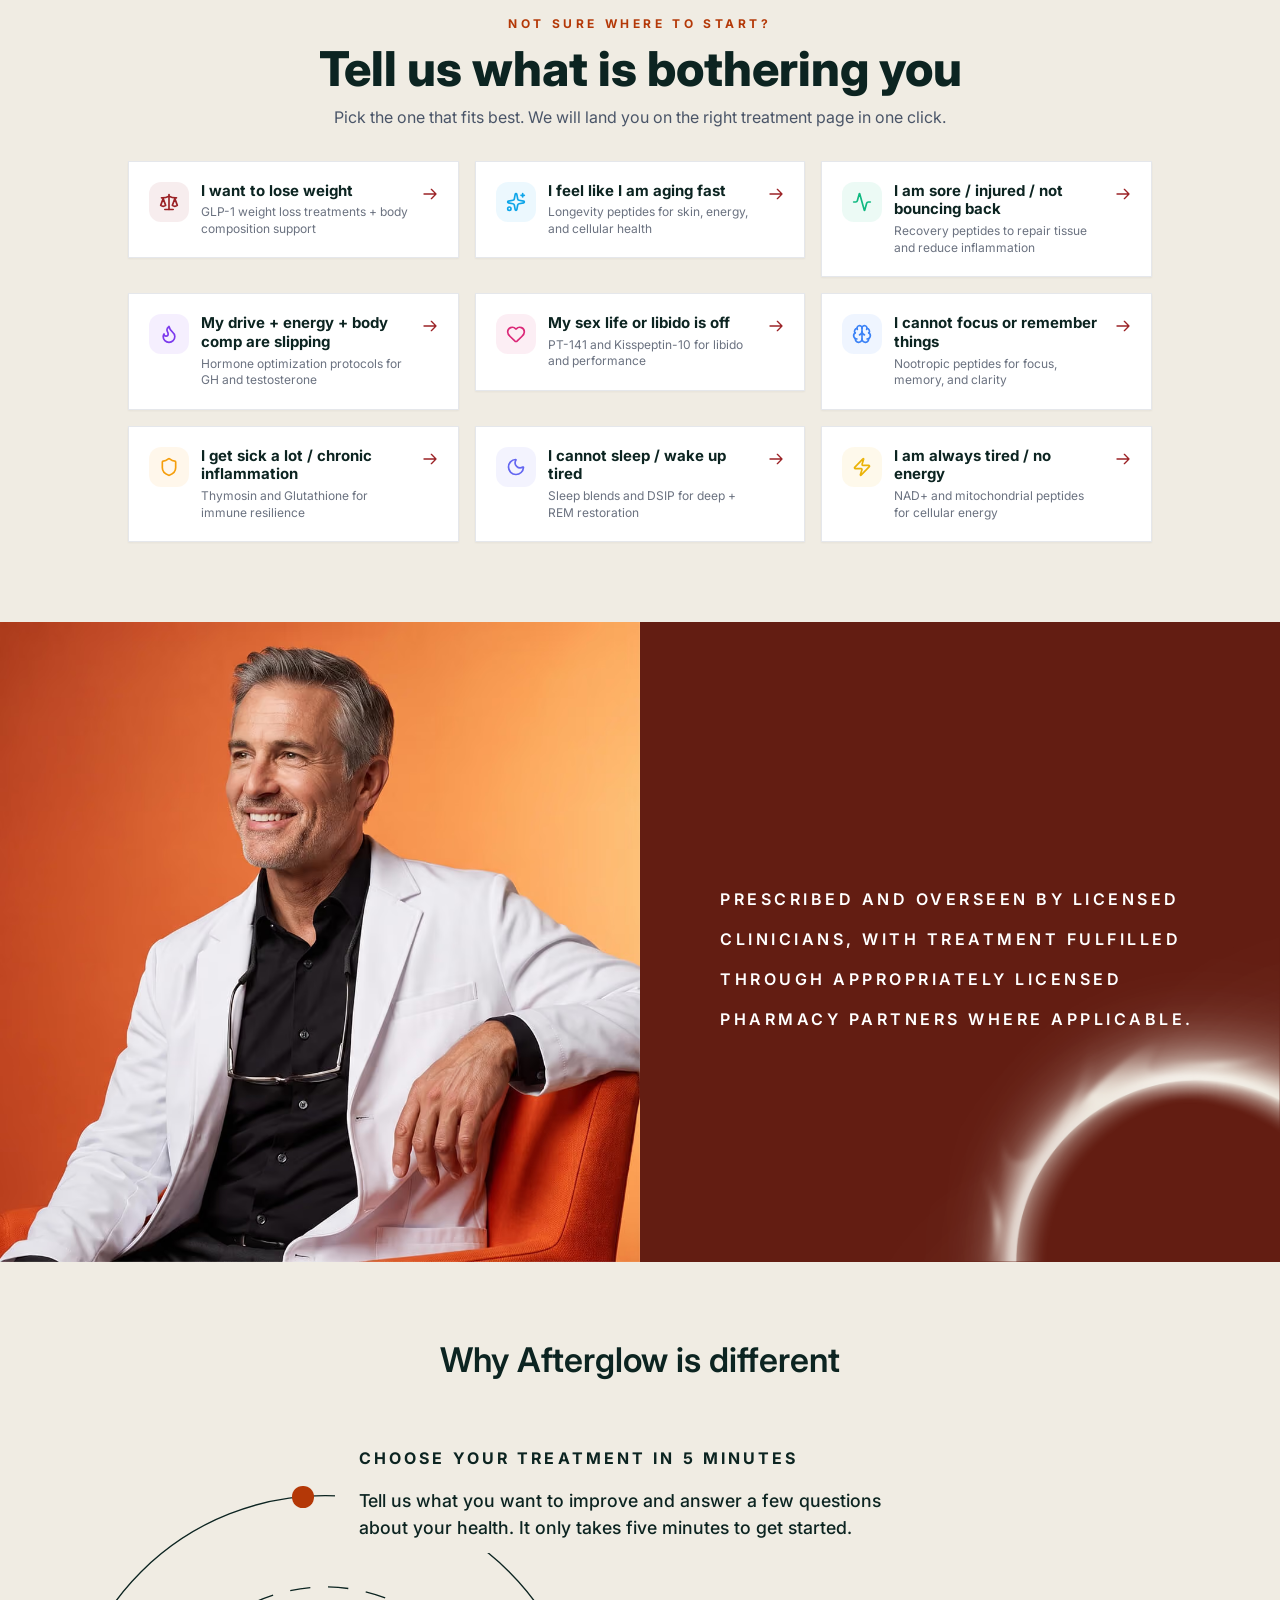
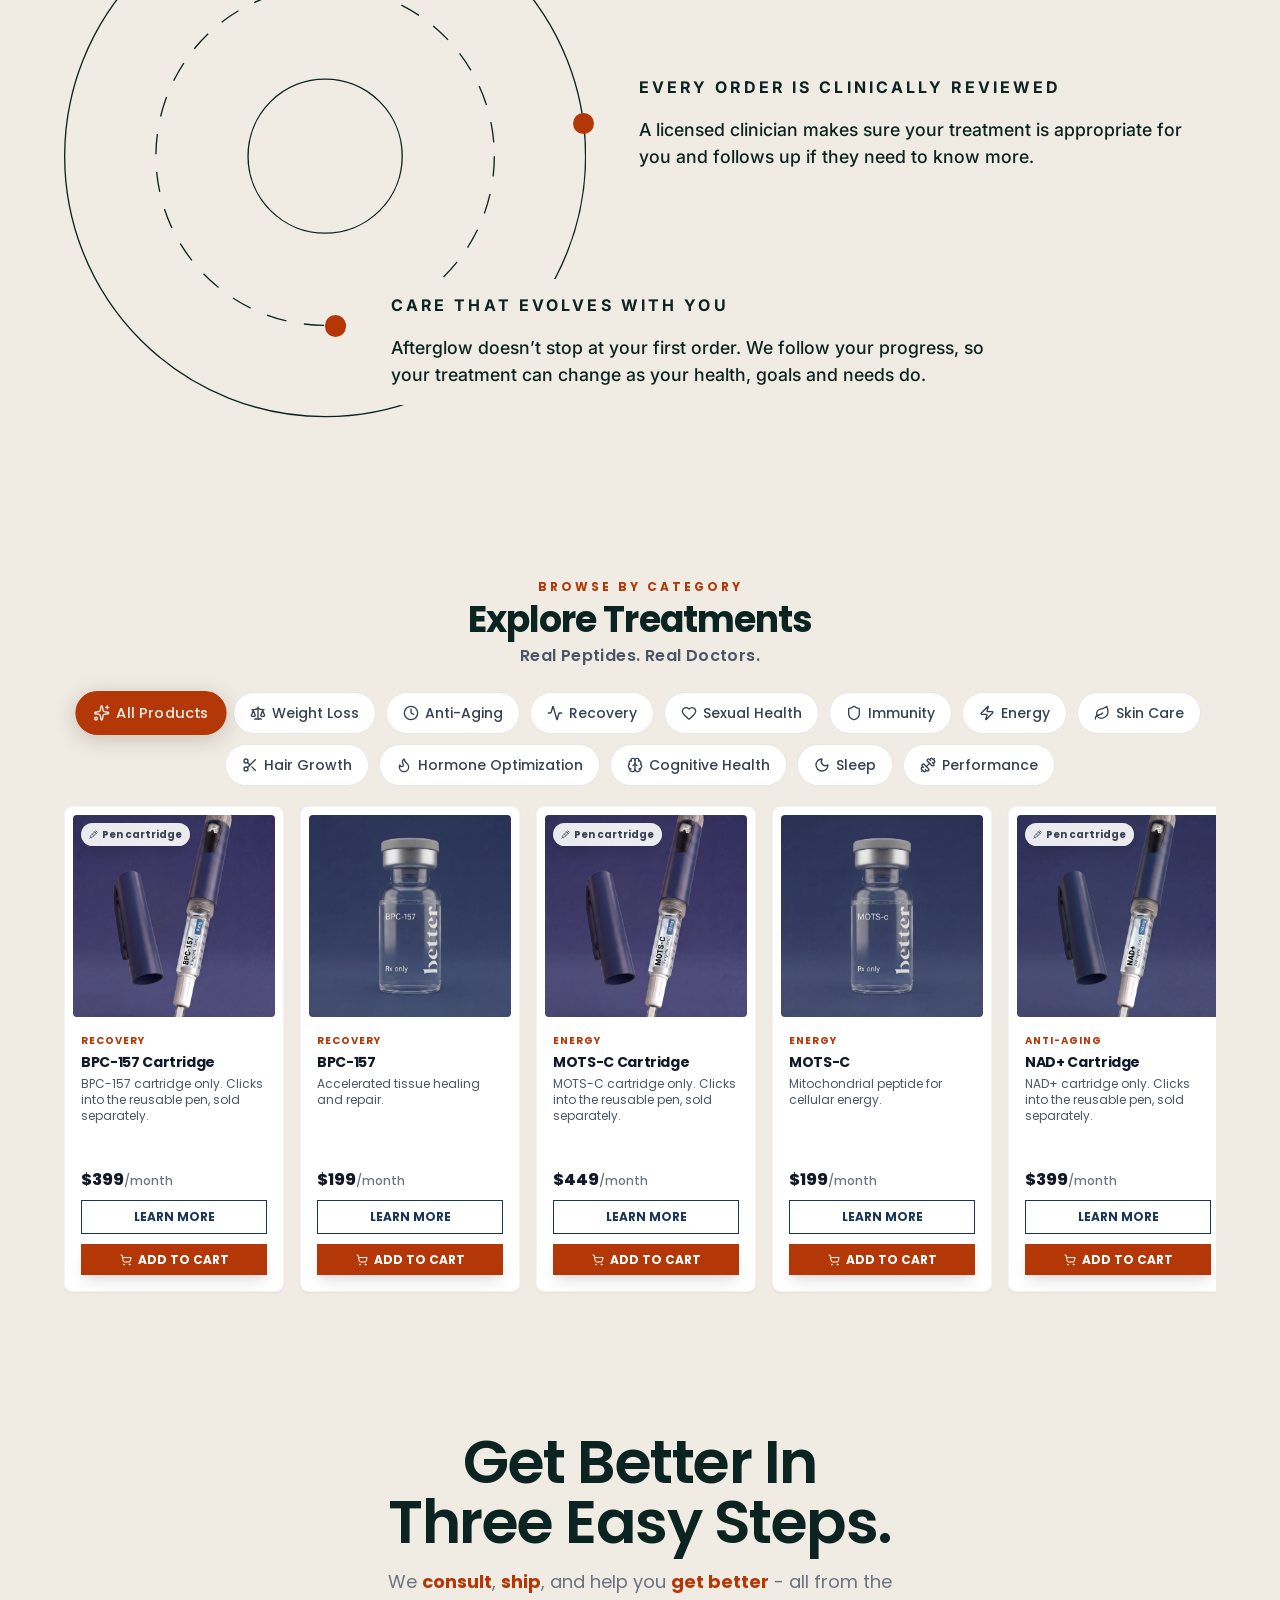
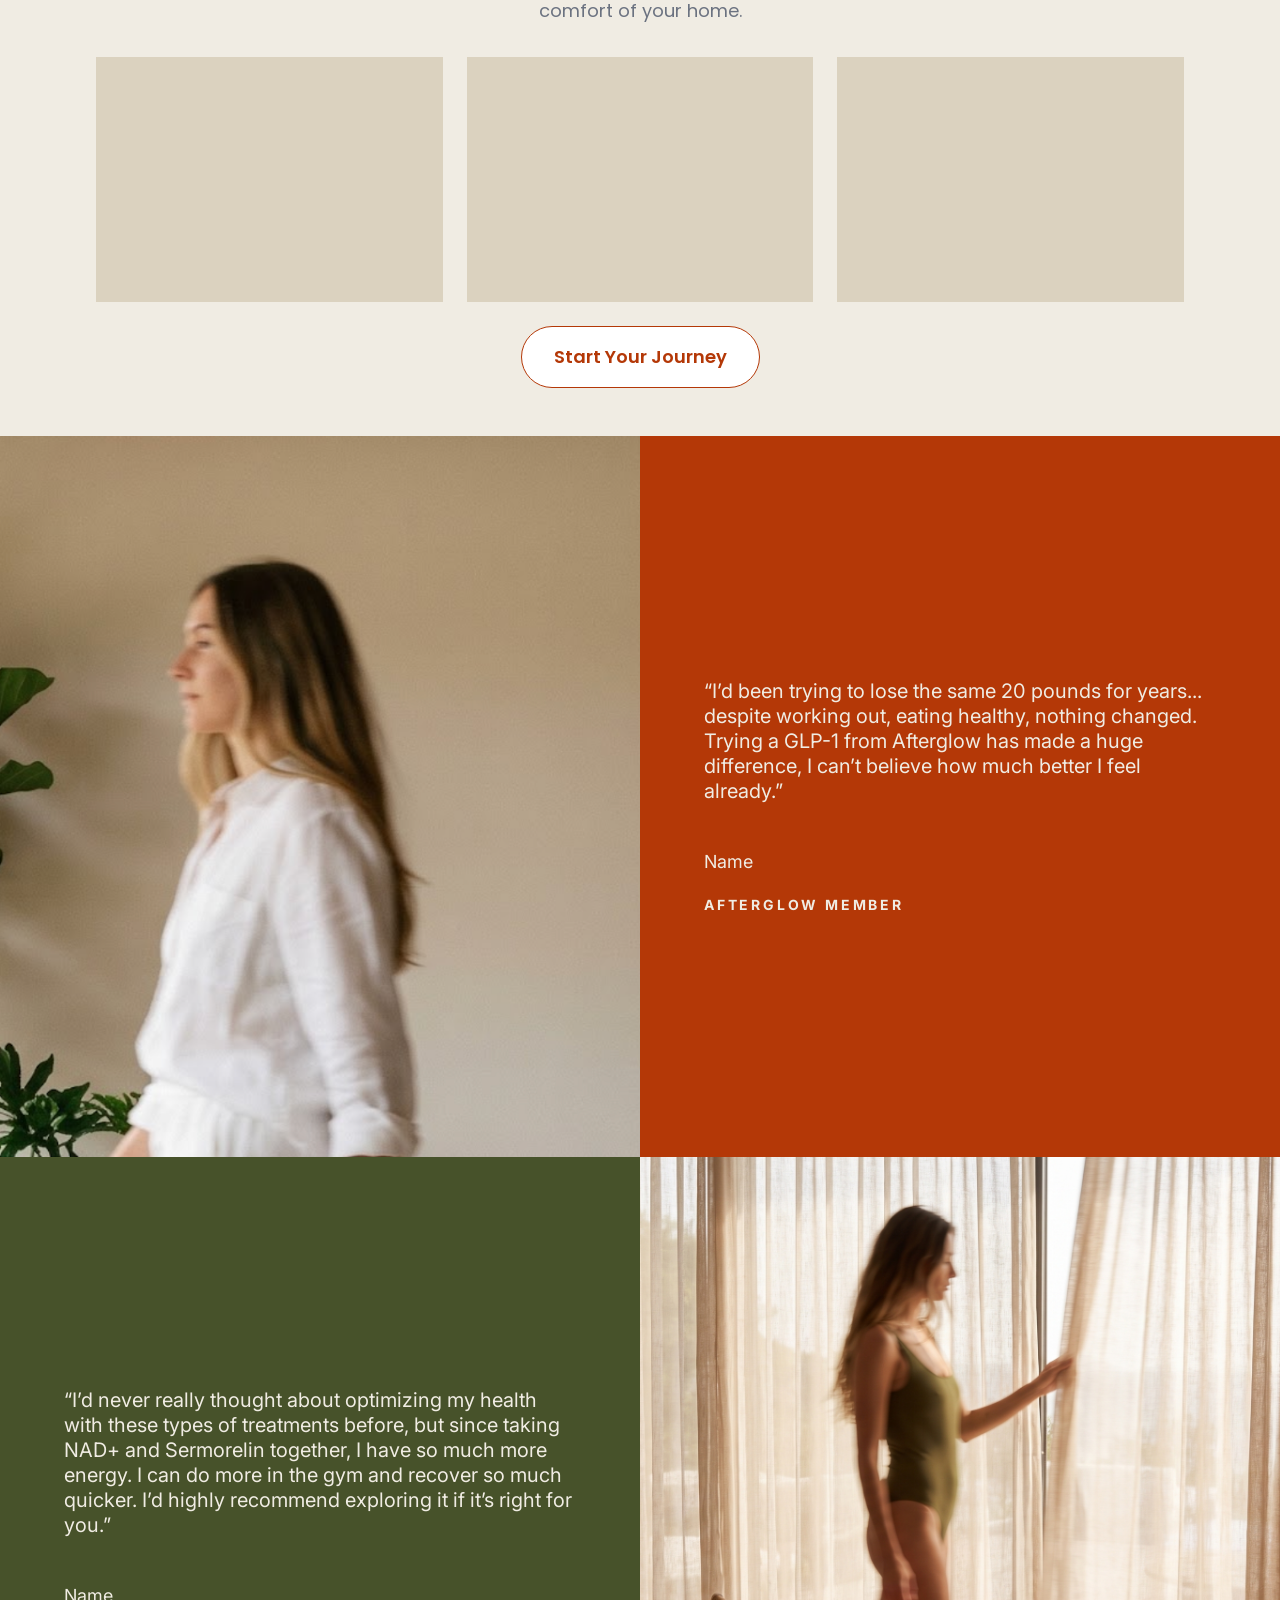
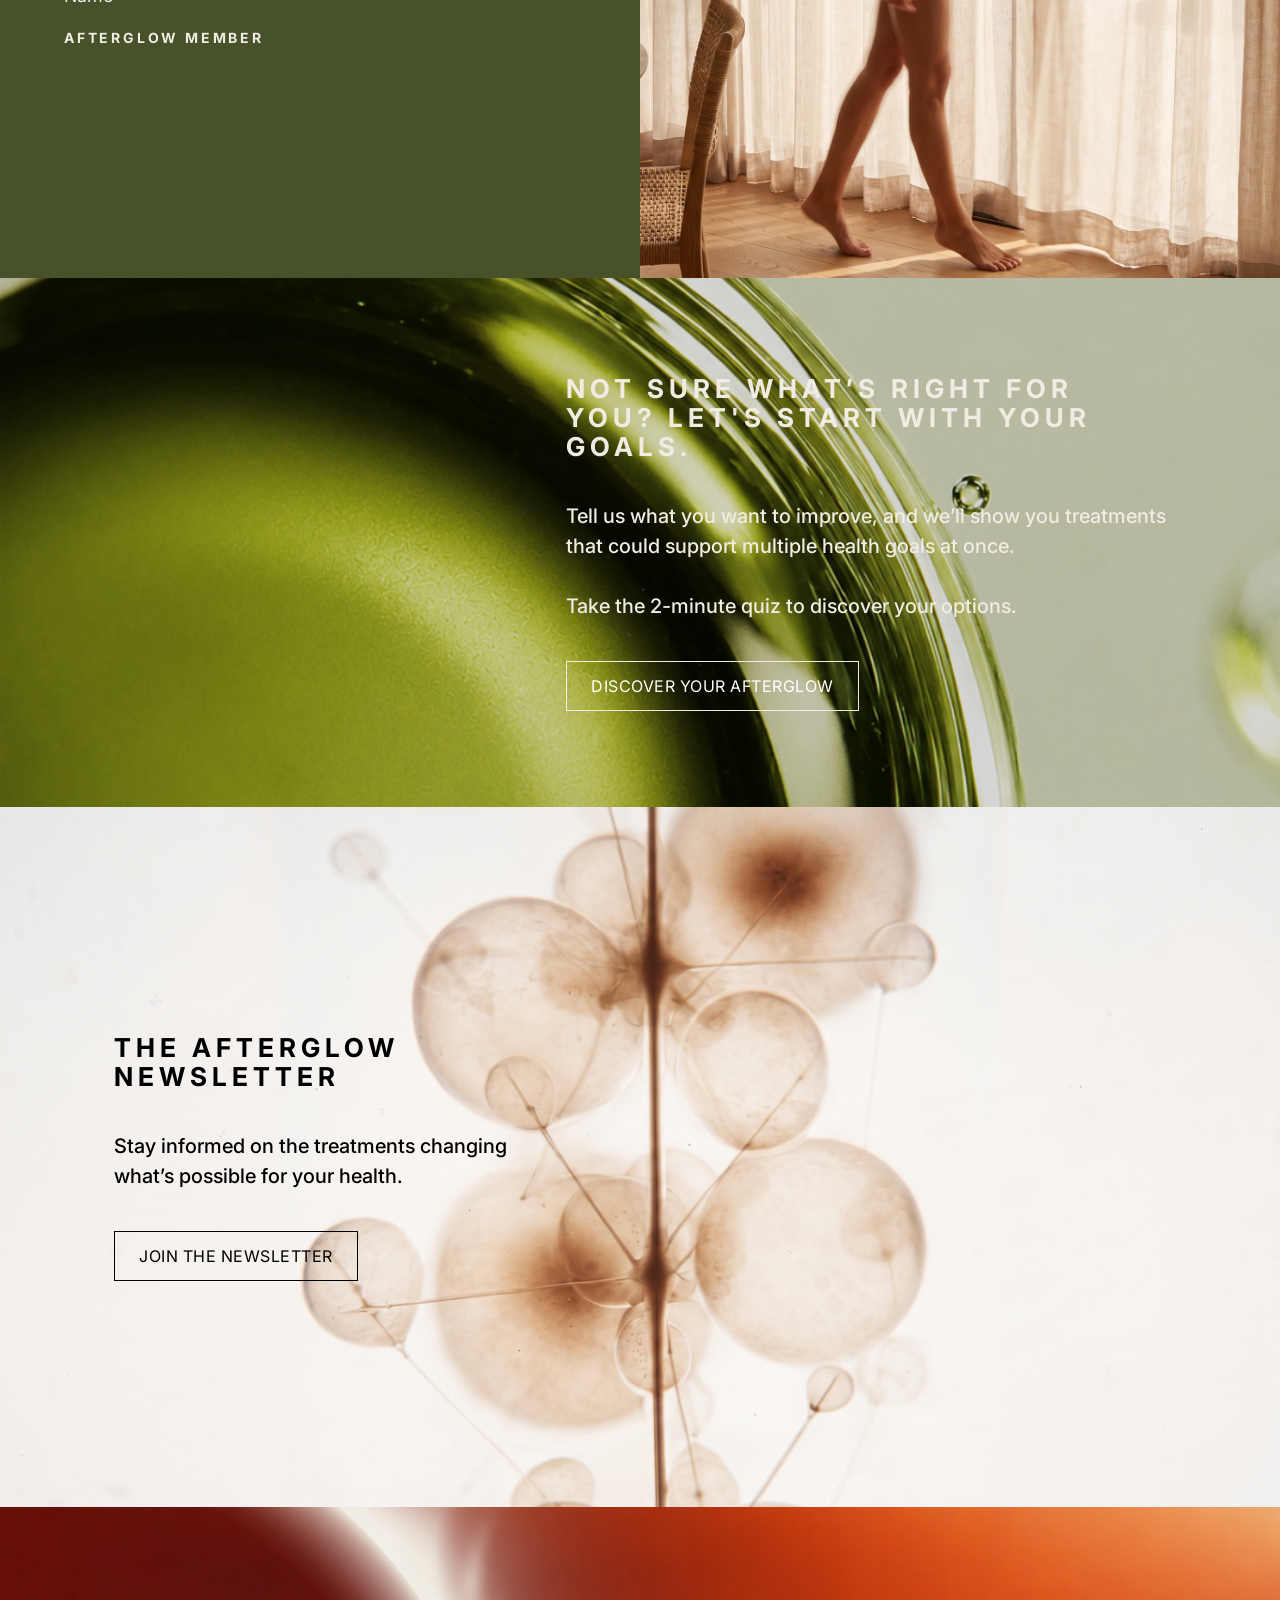
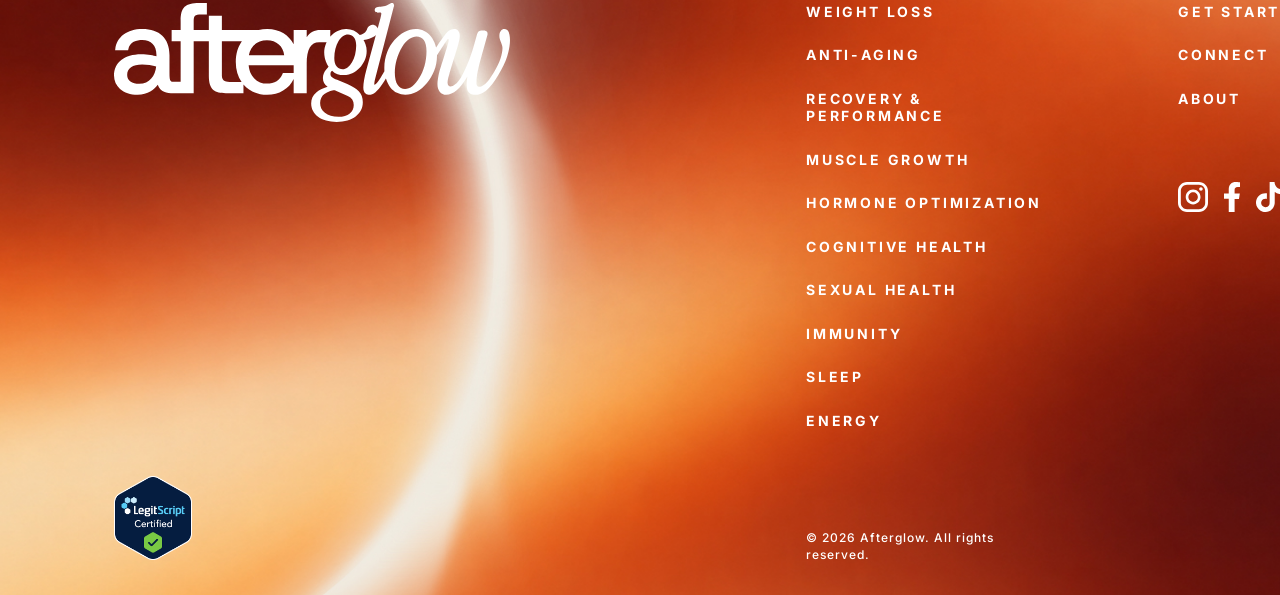
==== commit 57e8f8a6: "Add weight loss treatment route Exported-from: Wonder" ====
--- a/index.html
+++ b/index.html
@@ -9,11 +9,11 @@
   <link rel="preconnect" href="https://fonts.googleapis.com">
   <link rel="preconnect" href="https://fonts.gstatic.com" crossorigin>
   <link rel="stylesheet" href="https://fonts.googleapis.com/css2?family=Inter:wght@400;500;600;700;800&family=Poppins:wght@500;600;700&family=Schibsted+Grotesk:wght@400;500&display=swap">
-  <link rel="stylesheet" href="styles.css?v=4">
-  <script src="script.js?v=4" defer></script>
+  <link rel="stylesheet" href="styles.css">
+  <script src="script.js" defer></script>
 </head>
 <body>
-<svg xmlns="http://www.w3.org/2000/svg" class="sprite" aria-hidden="true" focusable="false"><symbol id="i-package" viewBox="0 0 24 24"><path d="M20 7l-8-4-8 4m16 0l-8 4m8-4v10l-8 4m0-10L4 7m8 4v10M4 7v10l8 4"/></symbol><symbol id="i-user" viewBox="0 0 24 24"><path d="M16 7a4 4 0 11-8 0 4 4 0 018 0zM12 14a7 7 0 00-7 7h14a7 7 0 00-7-7z"/></symbol><symbol id="i-chat" viewBox="0 0 24 24"><path d="M8 12h.01M12 12h.01M16 12h.01M21 12c0 4.418-4.03 8-9 8a9.863 9.863 0 01-4.255-.949L3 20l1.395-3.72C3.512 15.042 3 13.574 3 12c0-4.418 4.03-8 9-8s9 3.582 9 8z"/></symbol><symbol id="i-dollar" viewBox="0 0 24 24"><path d="M12 8c-1.657 0-3 .895-3 2s1.343 2 3 2 3 .895 3 2-1.343 2-3 2m0-8c1.11 0 2.08.402 2.599 1M12 8V7m0 1v8m0 0v1m0-1c-1.11 0-2.08-.402-2.599-1M21 12a9 9 0 11-18 0 9 9 0 0118 0z"/></symbol><symbol id="i-sparkles" viewBox="0 0 24 24"><path d="M11.017 2.814a1 1 0 0 1 1.966 0l1.051 5.558a2 2 0 0 0 1.594 1.594l5.558 1.051a1 1 0 0 1 0 1.966l-5.558 1.051a2 2 0 0 0-1.594 1.594l-1.051 5.558a1 1 0 0 1-1.966 0l-1.051-5.558a2 2 0 0 0-1.594-1.594l-5.558-1.051a1 1 0 0 1 0-1.966l5.558-1.051a2 2 0 0 0 1.594-1.594z"/><path d="M20 2v4"/><path d="M22 4h-4"/><circle cx="4" cy="20" r="2"/></symbol><symbol id="i-scale" viewBox="0 0 24 24"><path d="M12 3v18"/><path d="m19 8 3 8a5 5 0 0 1-6 0zV7"/><path d="M3 7h1a17 17 0 0 0 8-2 17 17 0 0 0 8 2h1"/><path d="m5 8 3 8a5 5 0 0 1-6 0zV7"/><path d="M7 21h10"/></symbol><symbol id="i-tag" viewBox="0 0 24 24"><path d="m18 2 4 4"/><path d="m17 7 3-3"/><path d="M19 9 8.7 19.3c-1 1-2.5 1-3.4 0l-.6-.6c-1-1-1-2.5 0-3.4L15 5"/><path d="m9 11 4 4"/><path d="m5 19-3 3"/><path d="m14 4 6 6"/></symbol><symbol id="i-cart" viewBox="0 0 24 24"><circle cx="8" cy="21" r="1"/><circle cx="19" cy="21" r="1"/><path d="M2.05 2.05h2l2.66 12.42a2 2 0 0 0 2 1.58h9.78a2 2 0 0 0 1.95-1.57l1.65-7.43H5.12"/></symbol><symbol id="i-arrow-right" viewBox="0 0 24 24"><path d="M14 5l7 7m0 0l-7 7m7-7H3"/></symbol><symbol id="i-c-weight" viewBox="0 0 24 24"><path d="M12 3v18"/><path d="m19 8 3 8a5 5 0 0 1-6 0zV7"/><path d="M3 7h1a17 17 0 0 0 8-2 17 17 0 0 0 8 2h1"/><path d="m5 8 3 8a5 5 0 0 1-6 0zV7"/><path d="M7 21h10"/></symbol><symbol id="i-c-aging" viewBox="0 0 24 24"><path d="M12 6v6l4 2"/><circle cx="12" cy="12" r="10"/></symbol><symbol id="i-c-recovery" viewBox="0 0 24 24"><path d="M22 12h-2.48a2 2 0 0 0-1.93 1.46l-2.35 8.36a.25.25 0 0 1-.48 0L9.24 2.18a.25.25 0 0 0-.48 0l-2.35 8.36A2 2 0 0 1 4.49 12H2"/></symbol><symbol id="i-c-sexual" viewBox="0 0 24 24"><path d="M2 9.5a5.5 5.5 0 0 1 9.591-3.676.56.56 0 0 0 .818 0A5.49 5.49 0 0 1 22 9.5c0 2.29-1.5 4-3 5.5l-5.492 5.313a2 2 0 0 1-3 .019L5 15c-1.5-1.5-3-3.2-3-5.5"/></symbol><symbol id="i-c-immunity" viewBox="0 0 24 24"><path d="M20 13c0 5-3.5 7.5-7.66 8.95a1 1 0 0 1-.67-.01C7.5 20.5 4 18 4 13V6a1 1 0 0 1 1-1c2 0 4.5-1.2 6.24-2.72a1.17 1.17 0 0 1 1.52 0C14.51 3.81 17 5 19 5a1 1 0 0 1 1 1z"/></symbol><symbol id="i-c-energy" viewBox="0 0 24 24"><path d="M4 14a1 1 0 0 1-.78-1.63l9.9-10.2a.5.5 0 0 1 .86.46l-1.92 6.02A1 1 0 0 0 13 10h7a1 1 0 0 1 .78 1.63l-9.9 10.2a.5.5 0 0 1-.86-.46l1.92-6.02A1 1 0 0 0 11 14z"/></symbol><symbol id="i-c-skin" viewBox="0 0 24 24"><path d="M11 20A7 7 0 0 1 9.8 6.1C15.5 5 17 4.48 19 2c1 2 2 4.18 2 8 0 5.5-4.78 10-10 10Z"/><path d="M2 21c0-3 1.85-5.36 5.08-6C9.5 14.52 12 13 13 12"/></symbol><symbol id="i-c-hair" viewBox="0 0 24 24"><circle cx="6" cy="6" r="3"/><path d="M8.12 8.12 12 12"/><path d="M20 4 8.12 15.88"/><circle cx="6" cy="18" r="3"/><path d="M14.8 14.8 20 20"/></symbol><symbol id="i-c-hormone" viewBox="0 0 24 24"><path d="M12 3q1 4 4 6.5t3 5.5a1 1 0 0 1-14 0 5 5 0 0 1 1-3 1 1 0 0 0 5 0c0-2-1.5-3-1.5-5q0-2 2.5-4"/></symbol><symbol id="i-c-cognitive" viewBox="0 0 24 24"><path d="M12 18V5"/><path d="M15 13a4.17 4.17 0 0 1-3-4 4.17 4.17 0 0 1-3 4"/><path d="M17.598 6.5A3 3 0 1 0 12 5a3 3 0 1 0-5.598 1.5"/><path d="M17.997 5.125a4 4 0 0 1 2.526 5.77"/><path d="M18 18a4 4 0 0 0 2-7.464"/><path d="M19.967 17.483A4 4 0 1 1 12 18a4 4 0 1 1-7.967-.517"/><path d="M6 18a4 4 0 0 1-2-7.464"/><path d="M6.003 5.125a4 4 0 0 0-2.526 5.77"/></symbol><symbol id="i-c-sleep" viewBox="0 0 24 24"><path d="M20.985 12.486a9 9 0 1 1-9.473-9.472c.405-.022.617.46.402.803a6 6 0 0 0 8.268 8.268c.344-.215.825-.004.803.401"/></symbol><symbol id="i-c-performance" viewBox="0 0 24 24"><path d="M17.596 12.768a2 2 0 1 0 2.829-2.829l-1.768-1.767a2 2 0 0 0 2.828-2.829l-2.828-2.828a2 2 0 0 0-2.829 2.828l-1.767-1.768a2 2 0 1 0-2.829 2.829z"/><path d="m2.5 21.5 1.4-1.4"/><path d="m20.1 3.9 1.4-1.4"/><path d="M5.343 21.485a2 2 0 1 0 2.829-2.828l1.767 1.768a2 2 0 1 0 2.829-2.829l-6.364-6.364a2 2 0 1 0-2.829 2.829l1.768 1.767a2 2 0 0 0-2.828 2.829z"/><path d="m9.6 14.4 4.8-4.8"/></symbol><symbol id="i-chevron-down" viewBox="0 0 24 24"><path d="m6 9 6 6 6-6"/></symbol><symbol id="i-chevron-right" viewBox="0 0 24 24"><path d="m9 18 6-6-6-6"/></symbol><symbol id="i-account" viewBox="0 0 24 24"><circle cx="12" cy="8" r="5"/><path d="M20 21a8 8 0 0 0-16 0"/></symbol><symbol id="i-close" viewBox="0 0 24 24"><path d="M18 6 6 18"/><path d="m6 6 12 12"/></symbol><symbol id="i-search" viewBox="0 0 24 24"><path d="m21 21-4.34-4.34"/><circle cx="11" cy="11" r="8"/></symbol><symbol id="i-s0" viewBox="0 0 24 24"><path d="M12 3v18"/><path d="m19 8 3 8a5 5 0 0 1-6 0zV7"/><path d="M3 7h1a17 17 0 0 0 8-2 17 17 0 0 0 8 2h1"/><path d="m5 8 3 8a5 5 0 0 1-6 0zV7"/><path d="M7 21h10"/></symbol><symbol id="i-s1" viewBox="0 0 24 24"><path d="M11.017 2.814a1 1 0 0 1 1.966 0l1.051 5.558a2 2 0 0 0 1.594 1.594l5.558 1.051a1 1 0 0 1 0 1.966l-5.558 1.051a2 2 0 0 0-1.594 1.594l-1.051 5.558a1 1 0 0 1-1.966 0l-1.051-5.558a2 2 0 0 0-1.594-1.594l-5.558-1.051a1 1 0 0 1 0-1.966l5.558-1.051a2 2 0 0 0 1.594-1.594z"/><path d="M20 2v4"/><path d="M22 4h-4"/><circle cx="4" cy="20" r="2"/></symbol><symbol id="i-s2" viewBox="0 0 24 24"><path d="M22 12h-2.48a2 2 0 0 0-1.93 1.46l-2.35 8.36a.25.25 0 0 1-.48 0L9.24 2.18a.25.25 0 0 0-.48 0l-2.35 8.36A2 2 0 0 1 4.49 12H2"/></symbol><symbol id="i-s3" viewBox="0 0 24 24"><path d="M12 3q1 4 4 6.5t3 5.5a1 1 0 0 1-14 0 5 5 0 0 1 1-3 1 1 0 0 0 5 0c0-2-1.5-3-1.5-5q0-2 2.5-4"/></symbol><symbol id="i-s4" viewBox="0 0 24 24"><path d="M2 9.5a5.5 5.5 0 0 1 9.591-3.676.56.56 0 0 0 .818 0A5.49 5.49 0 0 1 22 9.5c0 2.29-1.5 4-3 5.5l-5.492 5.313a2 2 0 0 1-3 .019L5 15c-1.5-1.5-3-3.2-3-5.5"/></symbol><symbol id="i-s5" viewBox="0 0 24 24"><path d="M12 18V5"/><path d="M15 13a4.17 4.17 0 0 1-3-4 4.17 4.17 0 0 1-3 4"/><path d="M17.598 6.5A3 3 0 1 0 12 5a3 3 0 1 0-5.598 1.5"/><path d="M17.997 5.125a4 4 0 0 1 2.526 5.77"/><path d="M18 18a4 4 0 0 0 2-7.464"/><path d="M19.967 17.483A4 4 0 1 1 12 18a4 4 0 1 1-7.967-.517"/><path d="M6 18a4 4 0 0 1-2-7.464"/><path d="M6.003 5.125a4 4 0 0 0-2.526 5.77"/></symbol><symbol id="i-s6" viewBox="0 0 24 24"><path d="M20 13c0 5-3.5 7.5-7.66 8.95a1 1 0 0 1-.67-.01C7.5 20.5 4 18 4 13V6a1 1 0 0 1 1-1c2 0 4.5-1.2 6.24-2.72a1.17 1.17 0 0 1 1.52 0C14.51 3.81 17 5 19 5a1 1 0 0 1 1 1z"/></symbol><symbol id="i-s7" viewBox="0 0 24 24"><path d="M20.985 12.486a9 9 0 1 1-9.473-9.472c.405-.022.617.46.402.803a6 6 0 0 0 8.268 8.268c.344-.215.825-.004.803.401"/></symbol><symbol id="i-s8" viewBox="0 0 24 24"><path d="M4 14a1 1 0 0 1-.78-1.63l9.9-10.2a.5.5 0 0 1 .86.46l-1.92 6.02A1 1 0 0 0 13 10h7a1 1 0 0 1 .78 1.63l-9.9 10.2a.5.5 0 0 1-.86-.46l1.92-6.02A1 1 0 0 0 11 14z"/></symbol></svg>
+<svg xmlns="http://www.w3.org/2000/svg" class="sprite" aria-hidden="true" focusable="false"><symbol id="i-package" viewBox="0 0 24 24"><path d="M20 7l-8-4-8 4m16 0l-8 4m8-4v10l-8 4m0-10L4 7m8 4v10M4 7v10l8 4"/></symbol><symbol id="i-user" viewBox="0 0 24 24"><path d="M16 7a4 4 0 11-8 0 4 4 0 018 0zM12 14a7 7 0 00-7 7h14a7 7 0 00-7-7z"/></symbol><symbol id="i-chat" viewBox="0 0 24 24"><path d="M8 12h.01M12 12h.01M16 12h.01M21 12c0 4.418-4.03 8-9 8a9.863 9.863 0 01-4.255-.949L3 20l1.395-3.72C3.512 15.042 3 13.574 3 12c0-4.418 4.03-8 9-8s9 3.582 9 8z"/></symbol><symbol id="i-dollar" viewBox="0 0 24 24"><path d="M12 8c-1.657 0-3 .895-3 2s1.343 2 3 2 3 .895 3 2-1.343 2-3 2m0-8c1.11 0 2.08.402 2.599 1M12 8V7m0 1v8m0 0v1m0-1c-1.11 0-2.08-.402-2.599-1M21 12a9 9 0 11-18 0 9 9 0 0118 0z"/></symbol><symbol id="i-sparkles" viewBox="0 0 24 24"><path d="M11.017 2.814a1 1 0 0 1 1.966 0l1.051 5.558a2 2 0 0 0 1.594 1.594l5.558 1.051a1 1 0 0 1 0 1.966l-5.558 1.051a2 2 0 0 0-1.594 1.594l-1.051 5.558a1 1 0 0 1-1.966 0l-1.051-5.558a2 2 0 0 0-1.594-1.594l-5.558-1.051a1 1 0 0 1 0-1.966l5.558-1.051a2 2 0 0 0 1.594-1.594z"/><path d="M20 2v4"/><path d="M22 4h-4"/><circle cx="4" cy="20" r="2"/></symbol><symbol id="i-scale" viewBox="0 0 24 24"><path d="M12 3v18"/><path d="m19 8 3 8a5 5 0 0 1-6 0zV7"/><path d="M3 7h1a17 17 0 0 0 8-2 17 17 0 0 0 8 2h1"/><path d="m5 8 3 8a5 5 0 0 1-6 0zV7"/><path d="M7 21h10"/></symbol><symbol id="i-tag" viewBox="0 0 24 24"><path d="m18 2 4 4"/><path d="m17 7 3-3"/><path d="M19 9 8.7 19.3c-1 1-2.5 1-3.4 0l-.6-.6c-1-1-1-2.5 0-3.4L15 5"/><path d="m9 11 4 4"/><path d="m5 19-3 3"/><path d="m14 4 6 6"/></symbol><symbol id="i-cart" viewBox="0 0 24 24"><circle cx="8" cy="21" r="1"/><circle cx="19" cy="21" r="1"/><path d="M2.05 2.05h2l2.66 12.42a2 2 0 0 0 2 1.58h9.78a2 2 0 0 0 1.95-1.57l1.65-7.43H5.12"/></symbol><symbol id="i-arrow-right" viewBox="0 0 24 24"><path d="M14 5l7 7m0 0l-7 7m7-7H3"/></symbol><symbol id="i-c-weight" viewBox="0 0 24 24"><path d="M12 3v18"/><path d="m19 8 3 8a5 5 0 0 1-6 0zV7"/><path d="M3 7h1a17 17 0 0 0 8-2 17 17 0 0 0 8 2h1"/><path d="m5 8 3 8a5 5 0 0 1-6 0zV7"/><path d="M7 21h10"/></symbol><symbol id="i-c-aging" viewBox="0 0 24 24"><path d="M12 6v6l4 2"/><circle cx="12" cy="12" r="10"/></symbol><symbol id="i-c-recovery" viewBox="0 0 24 24"><path d="M22 12h-2.48a2 2 0 0 0-1.93 1.46l-2.35 8.36a.25.25 0 0 1-.48 0L9.24 2.18a.25.25 0 0 0-.48 0l-2.35 8.36A2 2 0 0 1 4.49 12H2"/></symbol><symbol id="i-c-sexual" viewBox="0 0 24 24"><path d="M2 9.5a5.5 5.5 0 0 1 9.591-3.676.56.56 0 0 0 .818 0A5.49 5.49 0 0 1 22 9.5c0 2.29-1.5 4-3 5.5l-5.492 5.313a2 2 0 0 1-3 .019L5 15c-1.5-1.5-3-3.2-3-5.5"/></symbol><symbol id="i-c-immunity" viewBox="0 0 24 24"><path d="M20 13c0 5-3.5 7.5-7.66 8.95a1 1 0 0 1-.67-.01C7.5 20.5 4 18 4 13V6a1 1 0 0 1 1-1c2 0 4.5-1.2 6.24-2.72a1.17 1.17 0 0 1 1.52 0C14.51 3.81 17 5 19 5a1 1 0 0 1 1 1z"/></symbol><symbol id="i-c-energy" viewBox="0 0 24 24"><path d="M4 14a1 1 0 0 1-.78-1.63l9.9-10.2a.5.5 0 0 1 .86.46l-1.92 6.02A1 1 0 0 0 13 10h7a1 1 0 0 1 .78 1.63l-9.9 10.2a.5.5 0 0 1-.86-.46l1.92-6.02A1 1 0 0 0 11 14z"/></symbol><symbol id="i-c-skin" viewBox="0 0 24 24"><path d="M11 20A7 7 0 0 1 9.8 6.1C15.5 5 17 4.48 19 2c1 2 2 4.18 2 8 0 5.5-4.78 10-10 10Z"/><path d="M2 21c0-3 1.85-5.36 5.08-6C9.5 14.52 12 13 13 12"/></symbol><symbol id="i-c-hair" viewBox="0 0 24 24"><circle cx="6" cy="6" r="3"/><path d="M8.12 8.12 12 12"/><path d="M20 4 8.12 15.88"/><circle cx="6" cy="18" r="3"/><path d="M14.8 14.8 20 20"/></symbol><symbol id="i-c-hormone" viewBox="0 0 24 24"><path d="M12 3q1 4 4 6.5t3 5.5a1 1 0 0 1-14 0 5 5 0 0 1 1-3 1 1 0 0 0 5 0c0-2-1.5-3-1.5-5q0-2 2.5-4"/></symbol><symbol id="i-c-cognitive" viewBox="0 0 24 24"><path d="M12 18V5"/><path d="M15 13a4.17 4.17 0 0 1-3-4 4.17 4.17 0 0 1-3 4"/><path d="M17.598 6.5A3 3 0 1 0 12 5a3 3 0 1 0-5.598 1.5"/><path d="M17.997 5.125a4 4 0 0 1 2.526 5.77"/><path d="M18 18a4 4 0 0 0 2-7.464"/><path d="M19.967 17.483A4 4 0 1 1 12 18a4 4 0 1 1-7.967-.517"/><path d="M6 18a4 4 0 0 1-2-7.464"/><path d="M6.003 5.125a4 4 0 0 0-2.526 5.77"/></symbol><symbol id="i-c-sleep" viewBox="0 0 24 24"><path d="M20.985 12.486a9 9 0 1 1-9.473-9.472c.405-.022.617.46.402.803a6 6 0 0 0 8.268 8.268c.344-.215.825-.004.803.401"/></symbol><symbol id="i-c-performance" viewBox="0 0 24 24"><path d="M17.596 12.768a2 2 0 1 0 2.829-2.829l-1.768-1.767a2 2 0 0 0 2.828-2.829l-2.828-2.828a2 2 0 0 0-2.829 2.828l-1.767-1.768a2 2 0 1 0-2.829 2.829z"/><path d="m2.5 21.5 1.4-1.4"/><path d="m20.1 3.9 1.4-1.4"/><path d="M5.343 21.485a2 2 0 1 0 2.829-2.828l1.767 1.768a2 2 0 1 0 2.829-2.829l-6.364-6.364a2 2 0 1 0-2.829 2.829l1.768 1.767a2 2 0 0 0-2.828 2.829z"/><path d="m9.6 14.4 4.8-4.8"/></symbol><symbol id="i-chevron-down" viewBox="0 0 24 24"><path d="m6 9 6 6 6-6"/></symbol><symbol id="i-chevron-right" viewBox="0 0 24 24"><path d="m9 18 6-6-6-6"/></symbol><symbol id="i-account" viewBox="0 0 24 24"><circle cx="12" cy="8" r="5"/><path d="M20 21a8 8 0 0 0-16 0"/></symbol><symbol id="i-search" viewBox="0 0 24 24"><path d="m21 21-4.34-4.34"/><circle cx="11" cy="11" r="8"/></symbol><symbol id="i-s0" viewBox="0 0 24 24"><path d="M12 3v18"/><path d="m19 8 3 8a5 5 0 0 1-6 0zV7"/><path d="M3 7h1a17 17 0 0 0 8-2 17 17 0 0 0 8 2h1"/><path d="m5 8 3 8a5 5 0 0 1-6 0zV7"/><path d="M7 21h10"/></symbol><symbol id="i-s1" viewBox="0 0 24 24"><path d="M11.017 2.814a1 1 0 0 1 1.966 0l1.051 5.558a2 2 0 0 0 1.594 1.594l5.558 1.051a1 1 0 0 1 0 1.966l-5.558 1.051a2 2 0 0 0-1.594 1.594l-1.051 5.558a1 1 0 0 1-1.966 0l-1.051-5.558a2 2 0 0 0-1.594-1.594l-5.558-1.051a1 1 0 0 1 0-1.966l5.558-1.051a2 2 0 0 0 1.594-1.594z"/><path d="M20 2v4"/><path d="M22 4h-4"/><circle cx="4" cy="20" r="2"/></symbol><symbol id="i-s2" viewBox="0 0 24 24"><path d="M22 12h-2.48a2 2 0 0 0-1.93 1.46l-2.35 8.36a.25.25 0 0 1-.48 0L9.24 2.18a.25.25 0 0 0-.48 0l-2.35 8.36A2 2 0 0 1 4.49 12H2"/></symbol><symbol id="i-s3" viewBox="0 0 24 24"><path d="M12 3q1 4 4 6.5t3 5.5a1 1 0 0 1-14 0 5 5 0 0 1 1-3 1 1 0 0 0 5 0c0-2-1.5-3-1.5-5q0-2 2.5-4"/></symbol><symbol id="i-s4" viewBox="0 0 24 24"><path d="M2 9.5a5.5 5.5 0 0 1 9.591-3.676.56.56 0 0 0 .818 0A5.49 5.49 0 0 1 22 9.5c0 2.29-1.5 4-3 5.5l-5.492 5.313a2 2 0 0 1-3 .019L5 15c-1.5-1.5-3-3.2-3-5.5"/></symbol><symbol id="i-s5" viewBox="0 0 24 24"><path d="M12 18V5"/><path d="M15 13a4.17 4.17 0 0 1-3-4 4.17 4.17 0 0 1-3 4"/><path d="M17.598 6.5A3 3 0 1 0 12 5a3 3 0 1 0-5.598 1.5"/><path d="M17.997 5.125a4 4 0 0 1 2.526 5.77"/><path d="M18 18a4 4 0 0 0 2-7.464"/><path d="M19.967 17.483A4 4 0 1 1 12 18a4 4 0 1 1-7.967-.517"/><path d="M6 18a4 4 0 0 1-2-7.464"/><path d="M6.003 5.125a4 4 0 0 0-2.526 5.77"/></symbol><symbol id="i-s6" viewBox="0 0 24 24"><path d="M20 13c0 5-3.5 7.5-7.66 8.95a1 1 0 0 1-.67-.01C7.5 20.5 4 18 4 13V6a1 1 0 0 1 1-1c2 0 4.5-1.2 6.24-2.72a1.17 1.17 0 0 1 1.52 0C14.51 3.81 17 5 19 5a1 1 0 0 1 1 1z"/></symbol><symbol id="i-s7" viewBox="0 0 24 24"><path d="M20.985 12.486a9 9 0 1 1-9.473-9.472c.405-.022.617.46.402.803a6 6 0 0 0 8.268 8.268c.344-.215.825-.004.803.401"/></symbol><symbol id="i-s8" viewBox="0 0 24 24"><path d="M4 14a1 1 0 0 1-.78-1.63l9.9-10.2a.5.5 0 0 1 .86.46l-1.92 6.02A1 1 0 0 0 13 10h7a1 1 0 0 1 .78 1.63l-9.9 10.2a.5.5 0 0 1-.86-.46l1.92-6.02A1 1 0 0 0 11 14z"/></symbol></svg>
 
 <header class="site-header">
   <div class="site-header__bar">
@@ -26,7 +26,7 @@
         <li><a class="is-current" href="#top" aria-current="page">Home</a></li>
         <li class="has-menu">
           <a href="#treatments" aria-haspopup="true" aria-expanded="false">Treatments <svg class="i" aria-hidden="true"><use href="#i-chevron-down"/></svg></a>
-          <ul class="dropdown" aria-label="Treatments"><li><a href="#treatments" data-filter="all">All Treatments</a></li><li><a href="#treatments" data-filter="Weight Loss">Weight Loss</a></li><li><a href="#treatments" data-filter="Anti-Aging">Anti-Aging</a></li><li><a href="#treatments" data-filter="Recovery">Recovery</a></li><li><a href="#treatments" data-filter="Sexual Health">Sexual Health</a></li><li><a href="#treatments" data-filter="Immunity">Immunity</a></li><li><a href="#treatments" data-filter="Energy">Energy</a></li><li><a href="#treatments" data-filter="Skin Care">Skin Care</a></li><li><a href="#treatments" data-filter="Hair Growth">Hair Growth</a></li><li><a href="#treatments" data-filter="Hormone Optimization">Hormone Optimization</a></li><li><a href="#treatments" data-filter="Cognitive Health">Cognitive Health</a></li><li><a href="#treatments" data-filter="Sleep">Sleep</a></li><li><a href="#treatments" data-filter="Performance">Performance</a></li></ul>
+          <ul class="dropdown" aria-label="Treatments"><li><a href="#treatments" data-filter="all"><svg class="i " aria-hidden="true"><use href="#i-sparkles"/></svg><span>All Treatments</span></a></li><li><a href="weightloss.html" data-filter="Weight Loss"><svg class="i " aria-hidden="true"><use href="#i-c-weight"/></svg><span>Weight Loss</span></a></li><li><a href="#treatments" data-filter="Anti-Aging"><svg class="i " aria-hidden="true"><use href="#i-c-aging"/></svg><span>Anti-Aging</span></a></li><li><a href="#treatments" data-filter="Recovery"><svg class="i " aria-hidden="true"><use href="#i-c-recovery"/></svg><span>Recovery</span></a></li><li><a href="#treatments" data-filter="Sexual Health"><svg class="i " aria-hidden="true"><use href="#i-c-sexual"/></svg><span>Sexual Health</span></a></li><li><a href="#treatments" data-filter="Immunity"><svg class="i " aria-hidden="true"><use href="#i-c-immunity"/></svg><span>Immunity</span></a></li><li><a href="#treatments" data-filter="Energy"><svg class="i " aria-hidden="true"><use href="#i-c-energy"/></svg><span>Energy</span></a></li><li><a href="#treatments" data-filter="Skin Care"><svg class="i " aria-hidden="true"><use href="#i-c-skin"/></svg><span>Skin Care</span></a></li><li><a href="#treatments" data-filter="Hair Growth"><svg class="i " aria-hidden="true"><use href="#i-c-hair"/></svg><span>Hair Growth</span></a></li><li><a href="#treatments" data-filter="Hormone Optimization"><svg class="i " aria-hidden="true"><use href="#i-c-hormone"/></svg><span>Hormone Optimization</span></a></li><li><a href="#treatments" data-filter="Cognitive Health"><svg class="i " aria-hidden="true"><use href="#i-c-cognitive"/></svg><span>Cognitive Health</span></a></li><li><a href="#treatments" data-filter="Sleep"><svg class="i " aria-hidden="true"><use href="#i-c-sleep"/></svg><span>Sleep</span></a></li><li><a href="#treatments" data-filter="Performance"><svg class="i " aria-hidden="true"><use href="#i-c-performance"/></svg><span>Performance</span></a></li></ul>
         </li>
         <li><a href="#treatments">Shop All</a></li>
         <li><a href="#about">About</a></li>
@@ -38,9 +38,9 @@
         <a class="icon-btn" href="#" aria-label="Account"><svg class="i" aria-hidden="true"><use href="#i-account"/></svg></a>
       </div>
     </nav>
-    <button class="menu-btn" type="button" aria-label="Menu" aria-expanded="false" aria-controls="mobile-menu"><span></span><span></span><span></span><svg class="i menu-btn__close" aria-hidden="true"><use href="#i-close"/></svg></button>
+    <button class="menu-btn" type="button" aria-label="Menu" aria-expanded="false" aria-controls="mobile-menu"><span></span><span></span><span></span></button>
   </div>
-  <nav class="mobile-menu" id="mobile-menu" aria-label="Mobile"><ul><li><a class="mm-fill" href="#treatments">Weight Loss</a></li><li><a class="mm-fill" href="#treatments">Anti-Aging</a></li><li><a class="mm-fill" href="#treatments">Recovery &amp; Performance</a></li><li><a class="mm-fill" href="#treatments">Muscle Growth</a></li><li><a class="mm-fill" href="#treatments">Hormone Optimization</a></li><li><a class="mm-fill" href="#treatments">Cognitive Health</a></li><li><a class="mm-fill" href="#treatments">Sexual Health</a></li><li><a class="mm-fill" href="#treatments">Immunity</a></li><li><a class="mm-fill" href="#treatments">Sleep</a></li><li><a class="mm-fill" href="#treatments">Energy</a></li><li><a class="mm-line" href="#quiz">Get Started</a></li><li><a class="mm-line" href="#about">About</a></li><li><a class="mm-line" href="#">Connect</a></li></ul></nav>
+  <nav class="mobile-menu" id="mobile-menu" aria-label="Mobile"><ul><li><a class="mm-fill" href="weightloss.html">Weight Loss</a></li><li><a class="mm-fill" href="#treatments">Anti-Aging</a></li><li><a class="mm-fill" href="#treatments">Recovery &amp; Performance</a></li><li><a class="mm-fill" href="#treatments">Muscle Growth</a></li><li><a class="mm-fill" href="#treatments">Hormone Optimization</a></li><li><a class="mm-fill" href="#treatments">Cognitive Health</a></li><li><a class="mm-fill" href="#treatments">Sexual Health</a></li><li><a class="mm-fill" href="#treatments">Immunity</a></li><li><a class="mm-fill" href="#treatments">Sleep</a></li><li><a class="mm-fill" href="#treatments">Energy</a></li><li><a class="mm-line" href="#quiz">Get Started</a></li><li><a class="mm-line" href="#about">About</a></li><li><a class="mm-line" href="#">Connect</a></li></ul></nav>
 </header>
 
 <main id="top">
@@ -64,7 +64,7 @@
       </a></li>
     </ul>
     <ul class="goals__tiles">
-      <li><a class="tile" href="#" data-tile="Weight Loss" style="--tile-img:url(assets/img/tile-weight-loss.webp);--tile-bg:#ffffff"><span>Weight Loss</span></a></li><li><a class="tile" href="#" data-tile="Recovery" style="--tile-img:url(assets/img/tile-recovery.webp);--tile-bg:#ffffff"><span>Recovery</span></a></li><li><a class="tile" href="#" data-tile="Immunity" style="--tile-img:url(assets/img/tile-immunity.webp);--tile-bg:#ffffff"><span>Immunity</span></a></li><li><a class="tile" href="#" data-tile="Energy" style="--tile-img:url(assets/img/tile-energy.webp);--tile-bg:#ffffff"><span>Energy</span></a></li><li><a class="tile" href="#" data-tile="Skin Care" style="--tile-img:url(assets/img/tile-skin-care.webp);--tile-bg:#ffffff"><span>Skin Care</span></a></li><li><a class="tile" href="#" data-tile="Hair Growth" style="--tile-img:url(assets/img/tile-hair-growth.webp);--tile-bg:#ffffff"><span>Hair Growth</span></a></li>
+      <li><a class="tile" href="#" data-tile="Weight Loss" style="--tile-img:url(assets/img/tile-weight-loss.webp);--tile-bg:#ffffff"><span>Weight Loss</span><span class="tile__go"><svg class="i " aria-hidden="true"><use href="#i-arrow-right"/></svg></span></a></li><li><a class="tile" href="#" data-tile="Recovery" style="--tile-img:url(assets/img/tile-recovery.webp);--tile-bg:#ffffff"><span>Recovery</span><span class="tile__go"><svg class="i " aria-hidden="true"><use href="#i-arrow-right"/></svg></span></a></li><li><a class="tile" href="#" data-tile="Immunity" style="--tile-img:url(assets/img/tile-immunity.webp);--tile-bg:#ffffff"><span>Immunity</span><span class="tile__go"><svg class="i " aria-hidden="true"><use href="#i-arrow-right"/></svg></span></a></li><li><a class="tile" href="#" data-tile="Energy" style="--tile-img:url(assets/img/tile-energy.webp);--tile-bg:#ffffff"><span>Energy</span><span class="tile__go"><svg class="i " aria-hidden="true"><use href="#i-arrow-right"/></svg></span></a></li><li><a class="tile is-active" href="#" data-tile="Skin Care" style="--tile-img:url(assets/img/tile-skin-care.webp);--tile-bg:#ffffff"><span>Skin Care</span><span class="tile__go"><svg class="i " aria-hidden="true"><use href="#i-arrow-right"/></svg></span></a></li><li><a class="tile" href="#" data-tile="Hair Growth" style="--tile-img:url(assets/img/tile-hair-growth.webp);--tile-bg:#ffffff"><span>Hair Growth</span><span class="tile__go"><svg class="i " aria-hidden="true"><use href="#i-arrow-right"/></svg></span></a></li>
     </ul>
   </section>
 
@@ -80,7 +80,7 @@
         <p>Pick the one that fits best. We will land you on the right treatment page in one click.</p>
       </header>
       <ul class="symptoms__grid" id="symptom-grid">
-        <li><a class="symptom" href="#" style="--c:#9b2226"><span class="symptom__text"><strong>I want to lose weight</strong><span>GLP-1 weight loss treatments + body composition support</span></span><svg class="i symptom__go" aria-hidden="true"><use href="#i-arrow-right"/></svg></a></li><li><a class="symptom" href="#" style="--c:#0ea5e9"><span class="symptom__text"><strong>I feel like I am aging fast</strong><span>Longevity peptides for skin, energy, and cellular health</span></span><svg class="i symptom__go" aria-hidden="true"><use href="#i-arrow-right"/></svg></a></li><li><a class="symptom" href="#" style="--c:#10b981"><span class="symptom__text"><strong>I am sore / injured / not bouncing back</strong><span>Recovery peptides to repair tissue and reduce inflammation</span></span><svg class="i symptom__go" aria-hidden="true"><use href="#i-arrow-right"/></svg></a></li><li><a class="symptom" href="#" style="--c:#7c3aed"><span class="symptom__text"><strong>My drive + energy + body comp are slipping</strong><span>Hormone optimization protocols for GH and testosterone</span></span><svg class="i symptom__go" aria-hidden="true"><use href="#i-arrow-right"/></svg></a></li><li><a class="symptom" href="#" style="--c:#db2777"><span class="symptom__text"><strong>My sex life or libido is off</strong><span>PT-141 and Kisspeptin-10 for libido and performance</span></span><svg class="i symptom__go" aria-hidden="true"><use href="#i-arrow-right"/></svg></a></li><li><a class="symptom" href="#" style="--c:#3b82f6"><span class="symptom__text"><strong>I cannot focus or remember things</strong><span>Nootropic peptides for focus, memory, and clarity</span></span><svg class="i symptom__go" aria-hidden="true"><use href="#i-arrow-right"/></svg></a></li><li><a class="symptom" href="#" style="--c:#f59e0b"><span class="symptom__text"><strong>I get sick a lot / chronic inflammation</strong><span>Thymosin and Glutathione for immune resilience</span></span><svg class="i symptom__go" aria-hidden="true"><use href="#i-arrow-right"/></svg></a></li><li><a class="symptom" href="#" style="--c:#6366f1"><span class="symptom__text"><strong>I cannot sleep / wake up tired</strong><span>Sleep blends and DSIP for deep + REM restoration</span></span><svg class="i symptom__go" aria-hidden="true"><use href="#i-arrow-right"/></svg></a></li><li><a class="symptom" href="#" style="--c:#eab308"><span class="symptom__text"><strong>I am always tired / no energy</strong><span>NAD+ and mitochondrial peptides for cellular energy</span></span><svg class="i symptom__go" aria-hidden="true"><use href="#i-arrow-right"/></svg></a></li>
+        <li><a class="symptom" href="#" style="--c:#9b2226"><span class="symptom__icon"><svg class="i " aria-hidden="true"><use href="#i-s0"/></svg></span><span class="symptom__text"><strong>I want to lose weight</strong><span>GLP-1 weight loss treatments + body composition support</span></span><svg class="i symptom__go" aria-hidden="true"><use href="#i-arrow-right"/></svg></a></li><li><a class="symptom" href="#" style="--c:#0ea5e9"><span class="symptom__icon"><svg class="i " aria-hidden="true"><use href="#i-s1"/></svg></span><span class="symptom__text"><strong>I feel like I am aging fast</strong><span>Longevity peptides for skin, energy, and cellular health</span></span><svg class="i symptom__go" aria-hidden="true"><use href="#i-arrow-right"/></svg></a></li><li><a class="symptom" href="#" style="--c:#10b981"><span class="symptom__icon"><svg class="i " aria-hidden="true"><use href="#i-s2"/></svg></span><span class="symptom__text"><strong>I am sore / injured / not bouncing back</strong><span>Recovery peptides to repair tissue and reduce inflammation</span></span><svg class="i symptom__go" aria-hidden="true"><use href="#i-arrow-right"/></svg></a></li><li><a class="symptom" href="#" style="--c:#7c3aed"><span class="symptom__icon"><svg class="i " aria-hidden="true"><use href="#i-s3"/></svg></span><span class="symptom__text"><strong>My drive + energy + body comp are slipping</strong><span>Hormone optimization protocols for GH and testosterone</span></span><svg class="i symptom__go" aria-hidden="true"><use href="#i-arrow-right"/></svg></a></li><li><a class="symptom" href="#" style="--c:#db2777"><span class="symptom__icon"><svg class="i " aria-hidden="true"><use href="#i-s4"/></svg></span><span class="symptom__text"><strong>My sex life or libido is off</strong><span>PT-141 and Kisspeptin-10 for libido and performance</span></span><svg class="i symptom__go" aria-hidden="true"><use href="#i-arrow-right"/></svg></a></li><li><a class="symptom" href="#" style="--c:#3b82f6"><span class="symptom__icon"><svg class="i " aria-hidden="true"><use href="#i-s5"/></svg></span><span class="symptom__text"><strong>I cannot focus or remember things</strong><span>Nootropic peptides for focus, memory, and clarity</span></span><svg class="i symptom__go" aria-hidden="true"><use href="#i-arrow-right"/></svg></a></li><li><a class="symptom" href="#" style="--c:#f59e0b"><span class="symptom__icon"><svg class="i " aria-hidden="true"><use href="#i-s6"/></svg></span><span class="symptom__text"><strong>I get sick a lot / chronic inflammation</strong><span>Thymosin and Glutathione for immune resilience</span></span><svg class="i symptom__go" aria-hidden="true"><use href="#i-arrow-right"/></svg></a></li><li><a class="symptom" href="#" style="--c:#6366f1"><span class="symptom__icon"><svg class="i " aria-hidden="true"><use href="#i-s7"/></svg></span><span class="symptom__text"><strong>I cannot sleep / wake up tired</strong><span>Sleep blends and DSIP for deep + REM restoration</span></span><svg class="i symptom__go" aria-hidden="true"><use href="#i-arrow-right"/></svg></a></li><li><a class="symptom" href="#" style="--c:#eab308"><span class="symptom__icon"><svg class="i " aria-hidden="true"><use href="#i-s8"/></svg></span><span class="symptom__text"><strong>I am always tired / no energy</strong><span>NAD+ and mitochondrial peptides for cellular energy</span></span><svg class="i symptom__go" aria-hidden="true"><use href="#i-arrow-right"/></svg></a></li>
       </ul>
       <button class="view-all" type="button" aria-expanded="false" aria-controls="symptom-grid"><span>View all</span><svg class="i" aria-hidden="true"><use href="#i-chevron-down"/></svg></button>
     </div>
@@ -351,7 +351,7 @@
         </li>
         <li class="product" data-category="Capsules">
           <article>
-            <div class="product__media"><img class="no-zoom" src="assets/img/products/5-amino.webp" alt="5-Amino" loading="lazy" width="202" height="202"></div>
+            <div class="product__media"><img src="assets/img/products/5-amino.webp" alt="5-Amino" loading="lazy" width="202" height="202"></div>
             <div class="product__body">
               <span class="product__cat">Capsules</span>
               <h3 class="product__name">5-Amino</h3>
@@ -364,7 +364,7 @@
         </li>
         <li class="product" data-category="Capsules">
           <article>
-            <div class="product__media"><img class="no-zoom" src="assets/img/products/bpc-157-capsules.webp" alt="BPC-157 Capsules" loading="lazy" width="202" height="202"></div>
+            <div class="product__media"><img src="assets/img/products/bpc-157-capsules.webp" alt="BPC-157 Capsules" loading="lazy" width="202" height="202"></div>
             <div class="product__body">
               <span class="product__cat">Capsules</span>
               <h3 class="product__name">BPC-157 Capsules</h3>
@@ -377,7 +377,7 @@
         </li>
         <li class="product" data-category="Capsules">
           <article>
-            <div class="product__media"><img class="no-zoom" src="assets/img/products/bpc-157-tb-500-capsules.webp" alt="BPC-157/TB-500 Capsules" loading="lazy" width="202" height="202"></div>
+            <div class="product__media"><img src="assets/img/products/bpc-157-tb-500-capsules.webp" alt="BPC-157/TB-500 Capsules" loading="lazy" width="202" height="202"></div>
             <div class="product__body">
               <span class="product__cat">Capsules</span>
               <h3 class="product__name">BPC-157/TB-500 Capsules</h3>
@@ -390,7 +390,7 @@
         </li>
         <li class="product" data-category="Capsules">
           <article>
-            <div class="product__media"><img class="no-zoom" src="assets/img/products/dihexa.webp" alt="Dihexa" loading="lazy" width="202" height="202"></div>
+            <div class="product__media"><img src="assets/img/products/dihexa.webp" alt="Dihexa" loading="lazy" width="202" height="202"></div>
             <div class="product__body">
               <span class="product__cat">Capsules</span>
               <h3 class="product__name">Dihexa</h3>
@@ -403,7 +403,7 @@
         </li>
         <li class="product" data-category="Capsules">
           <article>
-            <div class="product__media"><img class="no-zoom" src="assets/img/products/dihexa-tesofensine.webp" alt="Dihexa/Tesofensine" loading="lazy" width="202" height="202"></div>
+            <div class="product__media"><img src="assets/img/products/dihexa-tesofensine.webp" alt="Dihexa/Tesofensine" loading="lazy" width="202" height="202"></div>
             <div class="product__body">
               <span class="product__cat">Capsules</span>
               <h3 class="product__name">Dihexa/Tesofensine</h3>
@@ -455,7 +455,7 @@
         </li>
         <li class="product" data-category="Capsules">
           <article>
-            <div class="product__media"><img class="no-zoom" src="assets/img/products/ibutamoren-mk-677.webp" alt="Ibutamoren (MK-677)" loading="lazy" width="202" height="202"></div>
+            <div class="product__media"><img src="assets/img/products/ibutamoren-mk-677.webp" alt="Ibutamoren (MK-677)" loading="lazy" width="202" height="202"></div>
             <div class="product__body">
               <span class="product__cat">Capsules</span>
               <h3 class="product__name">Ibutamoren (MK-677)</h3>
@@ -546,7 +546,7 @@
         </li>
         <li class="product" data-category="Capsules">
           <article>
-            <div class="product__media"><img class="no-zoom" src="assets/img/products/slu-pp-332.webp" alt="SLU-PP-332" loading="lazy" width="202" height="202"></div>
+            <div class="product__media"><img src="assets/img/products/slu-pp-332.webp" alt="SLU-PP-332" loading="lazy" width="202" height="202"></div>
             <div class="product__body">
               <span class="product__cat">Capsules</span>
               <h3 class="product__name">SLU-PP-332</h3>
@@ -585,7 +585,7 @@
         </li>
         <li class="product" data-category="Capsules">
           <article>
-            <div class="product__media"><img class="no-zoom" src="assets/img/products/tesofensine.webp" alt="Tesofensine" loading="lazy" width="202" height="202"></div>
+            <div class="product__media"><img src="assets/img/products/tesofensine.webp" alt="Tesofensine" loading="lazy" width="202" height="202"></div>
             <div class="product__body">
               <span class="product__cat">Capsules</span>
               <h3 class="product__name">Tesofensine</h3>
--- a/styles.css
+++ b/styles.css
@@ -18,13 +18,11 @@
   --font-grotesk: 'Schibsted Grotesk', 'Inter', system-ui, sans-serif;
 
   --header-h: 70px;
-  /* Header and hero copy stay within 1440px on wide screens; backgrounds still run edge to edge */
-  --gutter: max(0px, calc((100vw - 1440px) / 2));
   color-scheme: light;
 }
 
 *, *::before, *::after { box-sizing: border-box; }
-html { scroll-behavior: smooth; scroll-padding-top: var(--header-h); -webkit-text-size-adjust: 100%; text-size-adjust: 100%; }
+html { scroll-behavior: smooth; scroll-padding-top: var(--header-h); }
 body {
   margin: 0;
   background: var(--Primary-Halo);
@@ -65,7 +63,7 @@
 .site-header__bar { display: flex; align-items: center; justify-content: space-between; padding: 24px; }
 .logo-desktop, .site-nav { display: none; }
 .logo-mobile { width: 90px; height: 28px; }
-.menu-btn { display: flex; flex-direction: column; justify-content: space-between; width: 28px; padding: 0; background: none; border: 0; }
+.menu-btn { display: flex; flex-direction: column; gap: 12px; width: 40px; padding: 0; background: none; border: 0; }
 .menu-btn span { display: block; height: 0; border: 1.5px solid var(--Primary-Halo); border-radius: 2px; }
 
 .site-nav__links { display: grid; gap: 4px; font-weight: 500; letter-spacing: 0.4px; color: #000; }
@@ -73,15 +71,15 @@
 .site-nav__tools { display: flex; align-items: center; gap: 12px; margin-top: 12px; }
 
 .icon-btn { display: grid; place-items: center; padding: 8px; background: none; border: 0; font-size: 20px; color: #000; }
-.site-nav__cta { padding: 10px 24px; border-radius: 6px; background: var(--Primary-Ember); color: #fff; font-size: 14px; font-weight: 700; line-height: 1.43; }
+.site-nav__cta { padding: 10px 24px; background: var(--Primary-Ember); color: #fff; font-size: 14px; font-weight: 700; line-height: 1.43; }
 
 /* Mobile menu (open state) */
-.menu-btn { position: relative; height: 22px; }
-.menu-btn__close { display: none; width: 28px; height: 28px; stroke-width: 2; color: var(--Primary-Halo); }
-.menu-btn[aria-expanded='true'] { width: 28px; height: 28px; }
+.menu-btn { position: relative; height: 33px; }
+.menu-btn[aria-expanded='true'] { width: 28px; height: 28px; overflow: hidden; background: var(--UI-Black); border: 1.5px solid var(--Primary-Halo); border-radius: 2px; }
 .menu-btn[aria-expanded='true'] span { display: none; }
-.menu-btn[aria-expanded='true'] .menu-btn__close { display: block; }
-.site-header.is-scrolled .menu-btn__close { color: var(--Primary-Deep-Pine); }
+.menu-btn[aria-expanded='true']::before, .menu-btn[aria-expanded='true']::after { content: ''; position: absolute; left: -4px; right: -4px; top: 50%; border-top: 2px solid var(--Primary-Halo); }
+.menu-btn[aria-expanded='true']::before { transform: rotate(45deg); }
+.menu-btn[aria-expanded='true']::after { transform: rotate(-45deg); }
 .mobile-menu { display: none; font-family: var(--font-inter); max-height: calc(100dvh - 76px); overflow-y: auto; padding: 24px 24px 36px; background: #f0ece3cc; backdrop-filter: blur(6px); }
 .mobile-menu ul { display: grid; gap: 16px; }
 .mobile-menu a { display: flex; justify-content: center; align-items: center; padding: 14px 24px; border: 1px solid var(--Primary-Ember); font-size: 16px; line-height: 1; letter-spacing: 0.5px; text-transform: uppercase; text-align: center; }
@@ -103,20 +101,14 @@
 .hero p { font-size: 14px; line-height: 1.625; color: var(--Primary-Halo); }
 .hero__cta { display: inline-flex; padding: 12px 16px; background: var(--Primary-Ember); color: var(--Primary-Halo); letter-spacing: 0.5px; text-transform: uppercase; line-height: 1; }
 .hero__cta-d { display: none; }
-/* The hero copy dissolves in once the background image has loaded */
-.js .hero__inner { opacity: 0; transform: translateY(16px); transition: opacity 0.9s ease 0.1s, transform 0.9s cubic-bezier(0.2, 0.7, 0.2, 1) 0.1s; animation: hero-fallback 0.9s ease 4.5s forwards; }
-.js .hero.is-loaded .hero__inner { opacity: 1; transform: none; animation: none; }
-/* Safety net: if the script never marks the hero as loaded, the copy still appears */
-@keyframes hero-fallback { to { opacity: 1; transform: none; } }
 
 /* ------------------------------------------------------------------- goals */
 .goals { padding: 32px 16px; }
 .goals__cards { display: grid; gap: 16px; }
 .goal-card {
   position: relative; display: flex; flex-direction: column; justify-content: space-between; gap: 48px;
-  min-height: 220px; padding: 24px; overflow: hidden; border-radius: 2px;
+  min-height: 220px; padding: 24px; overflow: hidden; border-radius: 24px;
   background: #1a365d; color: #fff; box-shadow: 0 4px 20px rgba(0, 0, 0, 0.17);
-  font-family: var(--font-poppins);
   isolation: isolate;
 }
 .goal-card::before { content: ''; position: absolute; inset: 0; z-index: -2; background: var(--img) center / cover no-repeat; }
@@ -126,26 +118,29 @@
               linear-gradient(0deg, rgba(10, 22, 40, 0.32) 0%, rgba(10, 22, 40, 0) 42%);
 }
 .goal-card__text strong { display: block; font-size: 24px; line-height: 1.33; font-weight: 700; }
-.goal-card__text span { display: block; margin-top: 4px; font-size: 14px; line-height: 1.43; color: #ffffffd9; }
+.goal-card__text span { display: block; margin-top: 4px; font-size: 14px; line-height: 1.43; }
 .goal-card__more { display: flex; align-items: center; gap: 8px; font-size: 12px; font-weight: 600; letter-spacing: 0.6px; text-transform: uppercase; }
 .circle { display: grid; place-items: center; width: 32px; height: 32px; border: 1px solid #ffffff66; border-radius: 50%; font-size: 16px; }
 
 .goals__tiles { display: grid; grid-template-columns: repeat(3, 1fr); gap: 12px; margin-top: 16px; }
 .tile {
-  position: relative; display: block; aspect-ratio: 1; padding: 8px 12px 12px; overflow: hidden; border-radius: 2px;
+  position: relative; display: block; aspect-ratio: 1; padding: 8px 12px 12px; overflow: hidden; border-radius: 16px;
   background: var(--tile-img) no-repeat, var(--tile-bg, #fff);
   background-size: auto 100%; background-position: bottom;
   box-shadow: 0 4px 20px rgba(0, 0, 0, 0.17);
-  font-size: 14px; font-weight: 700; line-height: 1.25; color: #6c7280;
+  font-size: 14px; font-weight: 700; line-height: 1.25; color: #1a202c;
   transition: transform 0.2s ease;
 }
 .tile:hover { transform: translateY(-2px); }
-.tile[data-tile='Weight Loss'] { background-size: cover; background-position: left bottom; }
+.tile[data-tile='Weight Loss'] { background-size: auto 103.5%; background-position: left bottom; }
 .tile[data-tile='Recovery'] { background-size: auto 90%; background-position: right; }
 .tile[data-tile='Immunity'] { background-size: auto 95%; background-position: bottom; }
 .tile[data-tile='Energy'] { background-size: auto 88%; background-position: bottom; }
-.tile[data-tile='Skin Care'] { background-size: cover; background-position: left bottom; }
-.tile[data-tile='Hair Growth'] { background-size: cover; background-position: right bottom; }
+.tile[data-tile='Skin Care'] { background-size: contain; background-position: left bottom; }
+.tile[data-tile='Hair Growth'] { background-size: auto 85%; background-position: right bottom; }
+.tile__go { position: absolute; right: 8px; bottom: 8px; display: grid; place-items: center; width: 32px; height: 32px; border: 1px solid #ffffff66; border-radius: 50%; background: #6b728040; color: #fff; font-size: 16px; }
+.tile.is-active { box-shadow: 0 0 0 2px #fff, 0 0 0 4px #6366f1, 0 14px 34px -10px rgba(99, 102, 241, 0.42), 0 0 44px rgba(99, 102, 241, 0.26); }
+.tile.is-active .tile__go { background: #fff; color: var(--Primary-Deep-Pine); box-shadow: 0 0 10px rgba(99, 102, 241, 0.5), 0 0 20px rgba(99, 102, 241, 0.25); }
 
 /* --------------------------------------------------------------------- usp */
 .usp { height: 54px; overflow: hidden; background: #47522ae9; border-block: 1px solid #0284c733; padding-block: 16px; color: #fff; }
@@ -163,8 +158,6 @@
 .section-head h2 { font-size: 32px; font-weight: 800; line-height: 1.05; }
 .section-head p:last-child { max-width: 672px; margin: 12px auto 0; color: #4a5568; }
 .symptoms__grid { display: grid; gap: 16px; }
-.symptoms__grid > li { display: flex; }
-.symptom { flex: 1; }
 .symptom {
   position: relative; display: flex; align-items: flex-start; gap: 12px; padding: 20px;
   background: #fff; border: 1px solid #e5e7eb; border-radius: 0; box-shadow: 0 1px 2px rgba(0, 0, 0, 0.05);
@@ -173,7 +166,7 @@
 .symptom:hover { transform: translateY(-2px); box-shadow: 0 8px 20px rgba(0, 0, 0, 0.08); }
 .symptom__icon { display: grid; place-items: center; flex-shrink: 0; width: 40px; height: 40px; border-radius: 12px; background: color-mix(in srgb, var(--c) 8%, transparent); color: var(--c); font-size: 20px; }
 .symptom__text { flex: 1; min-width: 0; }
-.symptom__text strong { display: block; font-size: 15px; font-weight: 700; line-height: 1.25; color: var(--UI-Black); }
+.symptom__text strong { display: block; font-size: 15px; font-weight: 700; line-height: 1.25; color: var(--Primary-Deep-Pine); }
 .symptom__text span { display: block; margin-top: 4px; font-size: 12px; line-height: 1.375; color: #6b7280; }
 .symptom__go { margin-top: 4px; font-size: 16px; color: #9b2226; }
 /* Small screens: three cards, the rest open and close with "View all" */
@@ -193,12 +186,12 @@
     transition-delay: calc((var(--n, 0) - 4) * 50ms), calc((var(--n, 0) - 4) * 50ms), calc((var(--n, 0) - 4) * 50ms + 120ms), calc((var(--n, 0) - 4) * 50ms), 0s;
   }
   .symptoms__grid li:nth-child(n + 4) > .symptom {
-    padding-block: 0; border-block-width: 0; min-height: 0;
-    transition: padding-block 0.45s cubic-bezier(0.2, 0.7, 0.2, 1), border-block-width 0.45s cubic-bezier(0.2, 0.7, 0.2, 1), min-height 0.45s cubic-bezier(0.2, 0.7, 0.2, 1), transform 0.2s ease, box-shadow 0.2s ease;
+    padding-block: 0; border-block-width: 0;
+    transition: padding-block 0.45s cubic-bezier(0.2, 0.7, 0.2, 1), border-block-width 0.45s cubic-bezier(0.2, 0.7, 0.2, 1), transform 0.2s ease, box-shadow 0.2s ease;
   }
   .symptoms__grid.is-expanded li:nth-child(n + 4) > .symptom {
     padding-block: 20px; border-block-width: 1px;
-    transition-delay: calc((var(--n, 0) - 4) * 50ms), calc((var(--n, 0) - 4) * 50ms), calc((var(--n, 0) - 4) * 50ms), 0s, 0s;
+    transition-delay: calc((var(--n, 0) - 4) * 50ms), calc((var(--n, 0) - 4) * 50ms), 0s, 0s;
   }
   .symptoms__grid li:nth-child(4) { --n: 4; } .symptoms__grid li:nth-child(5) { --n: 5; } .symptoms__grid li:nth-child(6) { --n: 6; }
   .symptoms__grid li:nth-child(7) { --n: 7; } .symptoms__grid li:nth-child(8) { --n: 8; } .symptoms__grid li:nth-child(9) { --n: 9; }
@@ -208,8 +201,8 @@
 .symptoms__grid.is-expanded + .view-all .i { transform: rotate(180deg); }
 
 /* -------------------------------------------------------------- clinicians */
-.clinicians__photo img { width: 100%; height: 280px; object-fit: cover; object-position: center 20%; }
-.clinicians__panel { position: relative; height: 240px; padding: 48px 24px 0; background: var(--Primary-Oxblood); color: #fff; overflow: hidden; }
+.clinicians__photo img { width: 100%; aspect-ratio: 1; object-fit: cover; }
+.clinicians__panel { position: relative; padding: 48px 24px 240px; background: var(--Primary-Oxblood); color: #fff; overflow: hidden; }
 .clinicians__orb { position: absolute; right: 0; bottom: 0; width: 300px; height: 256px; object-fit: cover; }
 .clinicians__panel p { position: relative; font-size: 14px; font-weight: 600; line-height: 2; letter-spacing: 2.5px; text-transform: uppercase; }
 
@@ -230,12 +223,10 @@
 .treatments__head .eyebrow { margin-bottom: 4px; }
 .treatments__head h2 { font-size: 36px; font-weight: 700; line-height: 1.11; letter-spacing: -0.9px; }
 .treatments__sub { margin-top: 4px; font-weight: 600; letter-spacing: 0.4px; color: #4a5568; }
-.chips { display: flex; flex-wrap: nowrap; justify-content: flex-start; gap: 10px; padding: 8px 4px 12px; margin: 0 -16px 8px; padding-inline: 16px; overflow-x: auto; scroll-snap-type: x proximity; scroll-padding-inline: 16px; scrollbar-width: none; -webkit-overflow-scrolling: touch; }
-.chips::-webkit-scrollbar { display: none; }
-.chips li { flex: 0 0 auto; scroll-snap-align: start; }
+.chips { display: flex; flex-wrap: wrap; justify-content: center; gap: 10px; padding: 4px; margin-bottom: 16px; }
 .chip {
-  white-space: nowrap; display: flex; align-items: center; gap: 6px; padding: 10px 16px;
-  background: #fff; border: 1px solid #e5e7eb; border-radius: 6px;
+  display: flex; align-items: center; gap: 6px; padding: 10px 16px;
+  background: #fff; border: 1px solid #e5e7eb; border-radius: 999px;
   font-size: 14px; font-weight: 500; line-height: 1.43; color: #374151;
   transition: transform 0.2s ease, background-color 0.2s ease;
 }
@@ -243,18 +234,17 @@
 .chip:hover { background: #fafafa; }
 .chip.is-active { transform: scale(1.05); background: var(--Primary-Ember); border-color: var(--Primary-Ember); color: var(--Primary-Halo); box-shadow: 0 4px 20px rgba(46, 15, 2, 0.2); }
 
-.products { display: flex; align-items: stretch; gap: 16px; padding: 0 4px 12px; overflow-x: auto; scroll-snap-type: x proximity; }
-.product { flex: 0 0 220px; width: 220px; min-width: 220px; display: flex; scroll-snap-align: start; }
+.products { display: flex; gap: 16px; max-height: 700px; padding: 0 4px 12px; overflow-x: auto; scroll-snap-type: x proximity; }
+.product { flex: 0 0 220px; display: flex; scroll-snap-align: start; }
 .product article { display: flex; flex-direction: column; width: 100%; overflow: hidden; background: #fff; border: 1px solid #f3f4f6; border-radius: 8px; box-shadow: 0 1px 2px rgba(0, 0, 0, 0.05); }
 .product__media { position: relative; margin: 8px 8px 0; aspect-ratio: 1; overflow: hidden; border-radius: 4px; background: #f9fafb; }
 .product__media img { width: 100%; height: 100%; object-fit: cover; transform: scale(1.25); }
-.product__media img.no-zoom { transform: none; }
 .product__tag { position: absolute; top: 8px; left: 8px; z-index: 1; display: flex; align-items: center; gap: 4px; padding: 4px 8px; border-radius: 999px; background: #ffffffe6; box-shadow: 0 10px 15px -3px rgba(0, 0, 0, 0.1), 0 4px 6px -4px rgba(0, 0, 0, 0.1); font-size: 10px; font-weight: 700; color: #374151; }
 .product__tag .i { font-size: 9px; }
 .product__body { display: flex; flex: 1; flex-direction: column; padding: 16px; }
 .product__cat { margin-bottom: 4px; font-size: 10px; font-weight: 700; letter-spacing: 1px; text-transform: uppercase; color: var(--Primary-Ember); }
-.product__name { display: -webkit-box; -webkit-box-orient: vertical; -webkit-line-clamp: 2; line-clamp: 2; overflow: hidden; min-height: 40px; margin-bottom: 4px; font-size: 14px; font-weight: 700; line-height: 1.43; letter-spacing: -0.35px; color: #111827; }
-.product__desc { display: -webkit-box; -webkit-box-orient: vertical; -webkit-line-clamp: 3; line-clamp: 3; overflow: hidden; min-height: 48px; flex: 1; margin-bottom: 8px; font-size: 12px; line-height: 1.33; color: #4b5563; }
+.product__name { margin-bottom: 4px; font-size: 14px; font-weight: 700; line-height: 1.43; letter-spacing: -0.35px; color: #111827; }
+.product__desc { flex: 1; margin-bottom: 8px; font-size: 12px; line-height: 1.33; color: #4b5563; }
 .product__price { margin-bottom: 8px; color: #111827; }
 .product__price strong { font-size: 16px; font-weight: 800; }
 .product__price span { font-size: 12px; font-weight: 500; color: #6b7280; }
@@ -320,7 +310,7 @@
 
 /* ================================================================ desktop */
 @media (min-width: 768px) {
-  .site-header__bar { padding: 12px calc(48px + var(--gutter)); }
+  .site-header__bar { padding: 12px 48px; }
   .logo-desktop, .site-header.is-scrolled .logo-desktop { display: block; width: 151px; height: 45px; }
   .logo-mobile, .menu-btn, .mobile-menu { display: none !important; }
   .site-nav { display: flex; align-items: center; gap: 24px; }
@@ -335,22 +325,23 @@
   .has-menu:hover > a .i, .has-menu:focus-within > a .i, .has-menu.is-open > a .i { transform: rotate(180deg); }
   .dropdown {
     position: absolute; top: 100%; left: -16px; z-index: 60; min-width: 260px; padding: 8px; margin-top: 12px;
-    background: #fff; border: 1px solid #e5e7eb; border-radius: 8px; box-shadow: 0 12px 32px rgba(12, 36, 33, 0.14);
+    background: var(--Primary-Halo); border: 1px solid #e5e7eb; border-radius: 8px; box-shadow: 0 12px 32px rgba(12, 36, 33, 0.14);
     opacity: 0; visibility: hidden; transform: translateY(-6px);
     transition: opacity 0.2s ease, transform 0.2s ease, visibility 0s linear 0.2s;
   }
   .dropdown::before { content: ''; position: absolute; left: 0; right: 0; bottom: 100%; height: 14px; }
   .has-menu:hover .dropdown, .has-menu:focus-within .dropdown, .has-menu.is-open .dropdown { opacity: 1; visibility: visible; transform: none; transition-delay: 0s; }
   .site-nav__links .dropdown a { padding: 10px 12px; gap: 10px; border-radius: 4px; font-size: 14px; letter-spacing: 0; white-space: nowrap; }
-  .site-nav__links .dropdown a:hover, .site-nav__links .dropdown a:focus-visible { background: var(--Primary-Halo); color: var(--Primary-Ember); }
+  .site-nav__links .dropdown a .i { font-size: 16px; color: var(--Primary-Ember); }
+  .site-nav__links .dropdown a:hover, .site-nav__links .dropdown a:focus-visible { background: #fff; color: var(--Primary-Ember); }
 
   .icon-btn { padding: 8px; }
 
-  .hero { display: flex; align-items: center; min-height: 100vh; min-height: 100svh; padding: var(--header-h) calc(48px + var(--gutter)) 0; background: var(--hero-d) center / cover no-repeat; }
-  .hero__inner { gap: 0; max-width: 512px; padding: 0; font-family: var(--font-grotesk); }
+  .hero { min-height: 790px; padding: 223px 64px 64px; background: var(--hero-d) center / cover no-repeat; }
+  .hero__inner { gap: 0; max-width: 512px; padding: 0 16px; font-family: var(--font-grotesk); }
   .hero h1 { margin-bottom: 40px; font-family: var(--font-inter); font-size: 36px; font-weight: 600; line-height: 1.05; }
   .hero p { margin-bottom: 40px; font-size: 16px; line-height: 1.6; color: #fff; }
-  .hero__cta { padding: 12px 16px; border-radius: 6px; font-size: 16px; line-height: 1.3; color: #fff; }
+  .hero__cta { padding: 12px 16px; border-radius: 6.4px; font-size: 16px; line-height: 1.3; color: #fff; }
   .hero__cta-d { display: inline; }
   .hero__cta-m { display: none; }
 
@@ -362,21 +353,20 @@
 
   .symptoms { padding: 80px 16px; }
   .section-head h2 { font-size: 48px; line-height: 1; }
-  .symptoms__grid { grid-template-columns: repeat(3, 1fr); grid-auto-rows: 1fr; }
+  .symptoms__grid { grid-template-columns: repeat(3, 1fr); }
   .view-all { display: none; }
 
   .clinicians { display: grid; grid-template-columns: repeat(2, minmax(0, 1fr)); }
   .clinicians__photo, .clinicians__panel { aspect-ratio: 1; min-width: 0; min-height: 0; }
   .clinicians__photo { position: relative; overflow: hidden; }
   .clinicians__photo img { position: absolute; inset: 0; height: 100%; aspect-ratio: auto; }
-  .clinicians__panel { display: flex; align-items: center; justify-content: center; height: auto; padding: 0 48px; }
+  .clinicians__panel { display: flex; align-items: center; justify-content: center; padding: 0 48px; }
   .clinicians__orb { right: auto; bottom: auto; left: 13.33%; top: 26.1%; width: 86.7%; height: 73.9%; }
   .clinicians__panel p { max-width: 480px; top: 17px; font-size: clamp(13px, 1.25vw, 18px); font-weight: 600; line-height: 2.5; letter-spacing: 3.5px; }
 
   .different { padding: 80px 64px; gap: 72px; }
   .different h2 { font-size: 34px; line-height: 1.06; }
   .treatments { padding: 80px 16px; max-width: 1184px; }
-  .chips { flex-wrap: wrap; justify-content: center; overflow: visible; margin: 0 0 16px; padding: 4px; }
   .easy { padding: 48px 96px; }
   .easy h2 { font-size: 60px; line-height: 1; letter-spacing: -1.5px; }
   .easy__cards { grid-template-columns: repeat(3, 1fr); gap: 24px; }
@@ -429,6 +419,6 @@
 @media (prefers-reduced-motion: reduce) {
   html { scroll-behavior: auto; }
   .usp__track { animation: none; }
-  .js .reveal, .js .hero__inner { opacity: 1; transform: none; transition: none; animation: none; }
+  .js .reveal { opacity: 1; transform: none; transition: none; }
   .tile, .symptom, .chip, .symptoms__grid li, .dropdown, .site-header { transition: none !important; }
 }
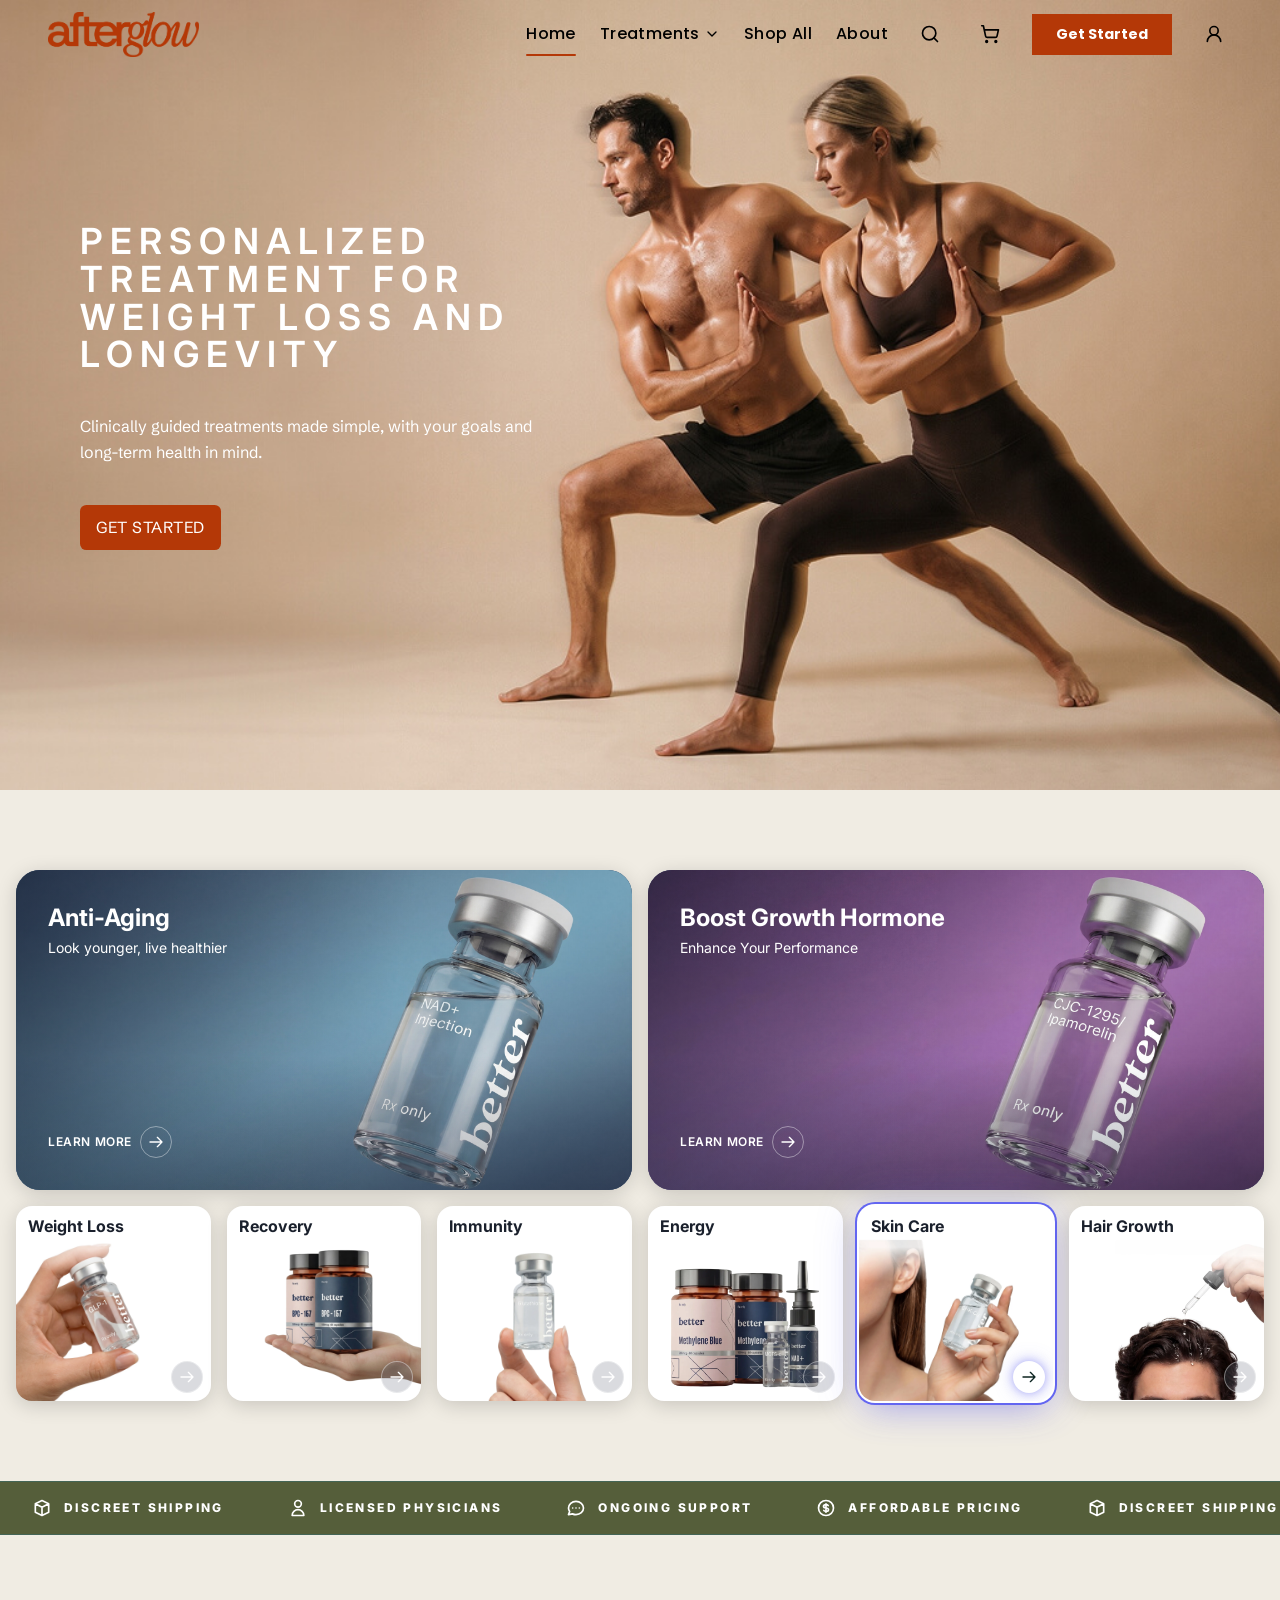
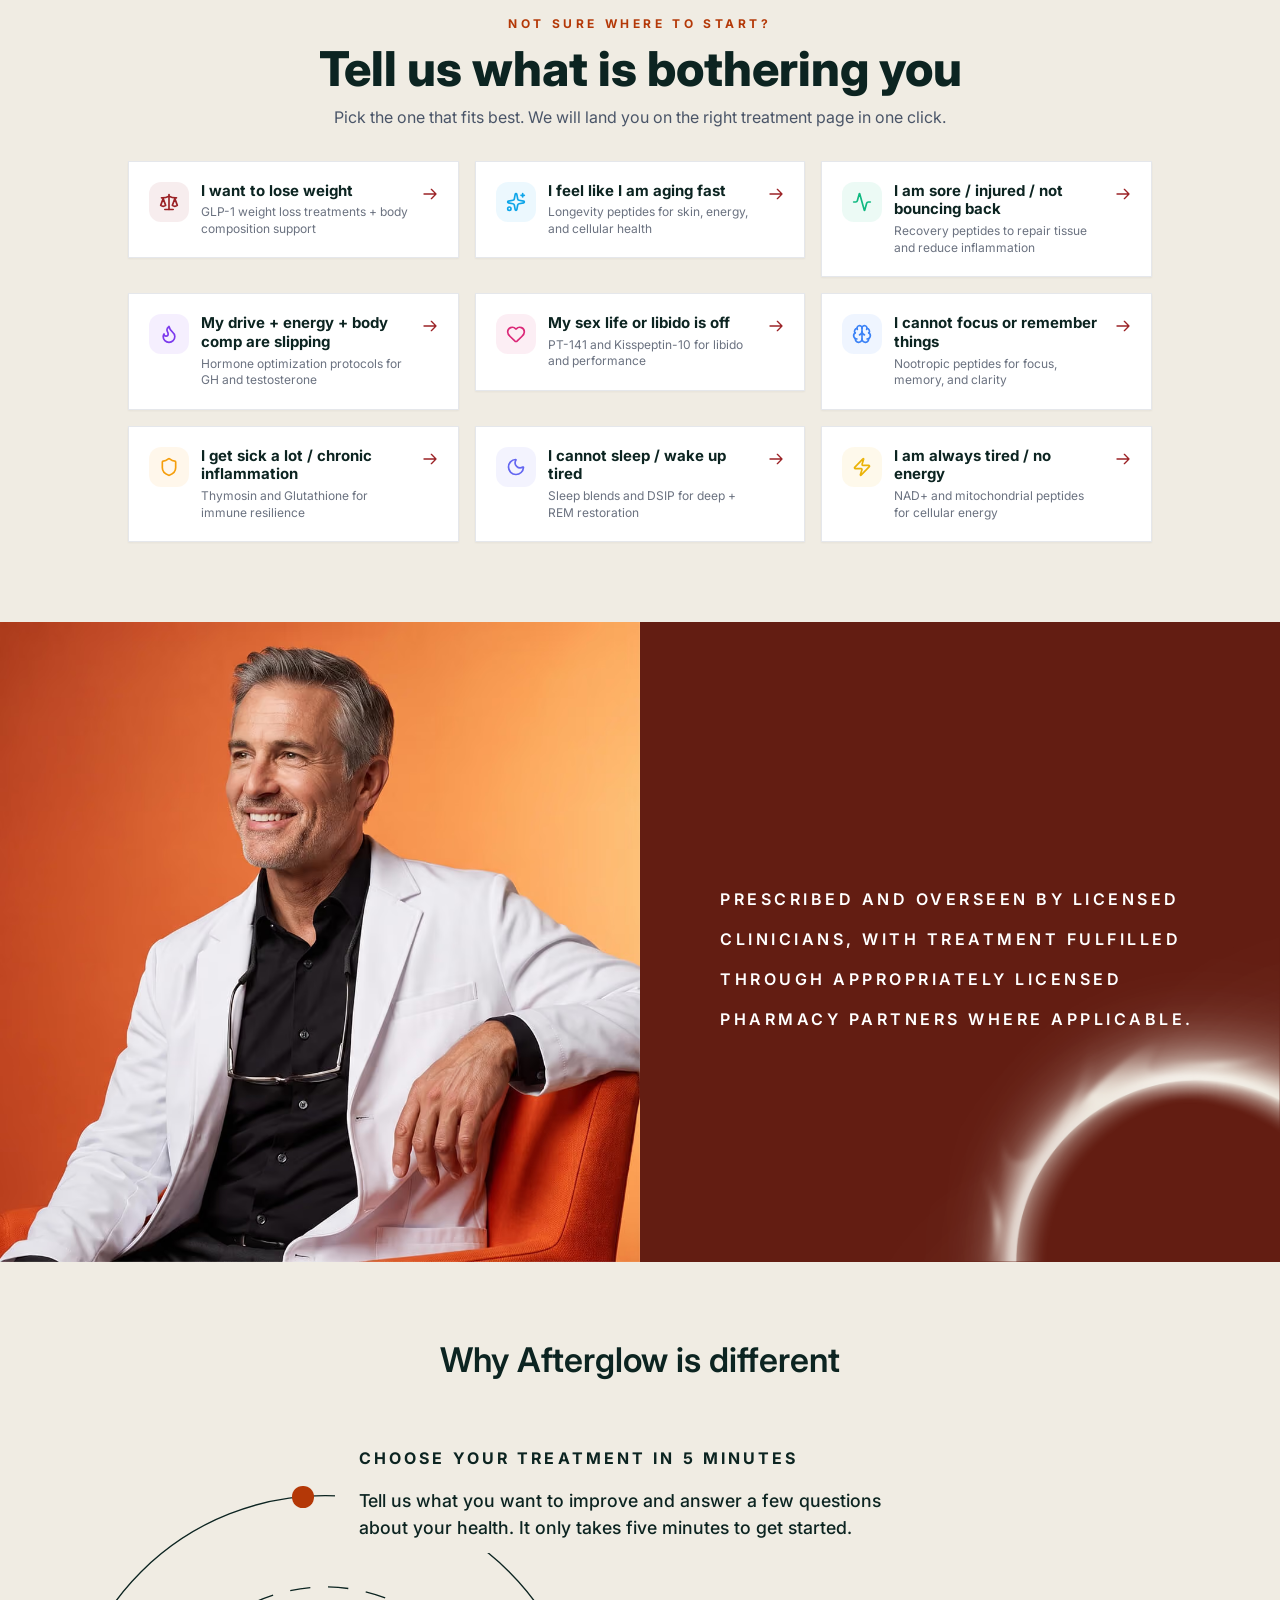
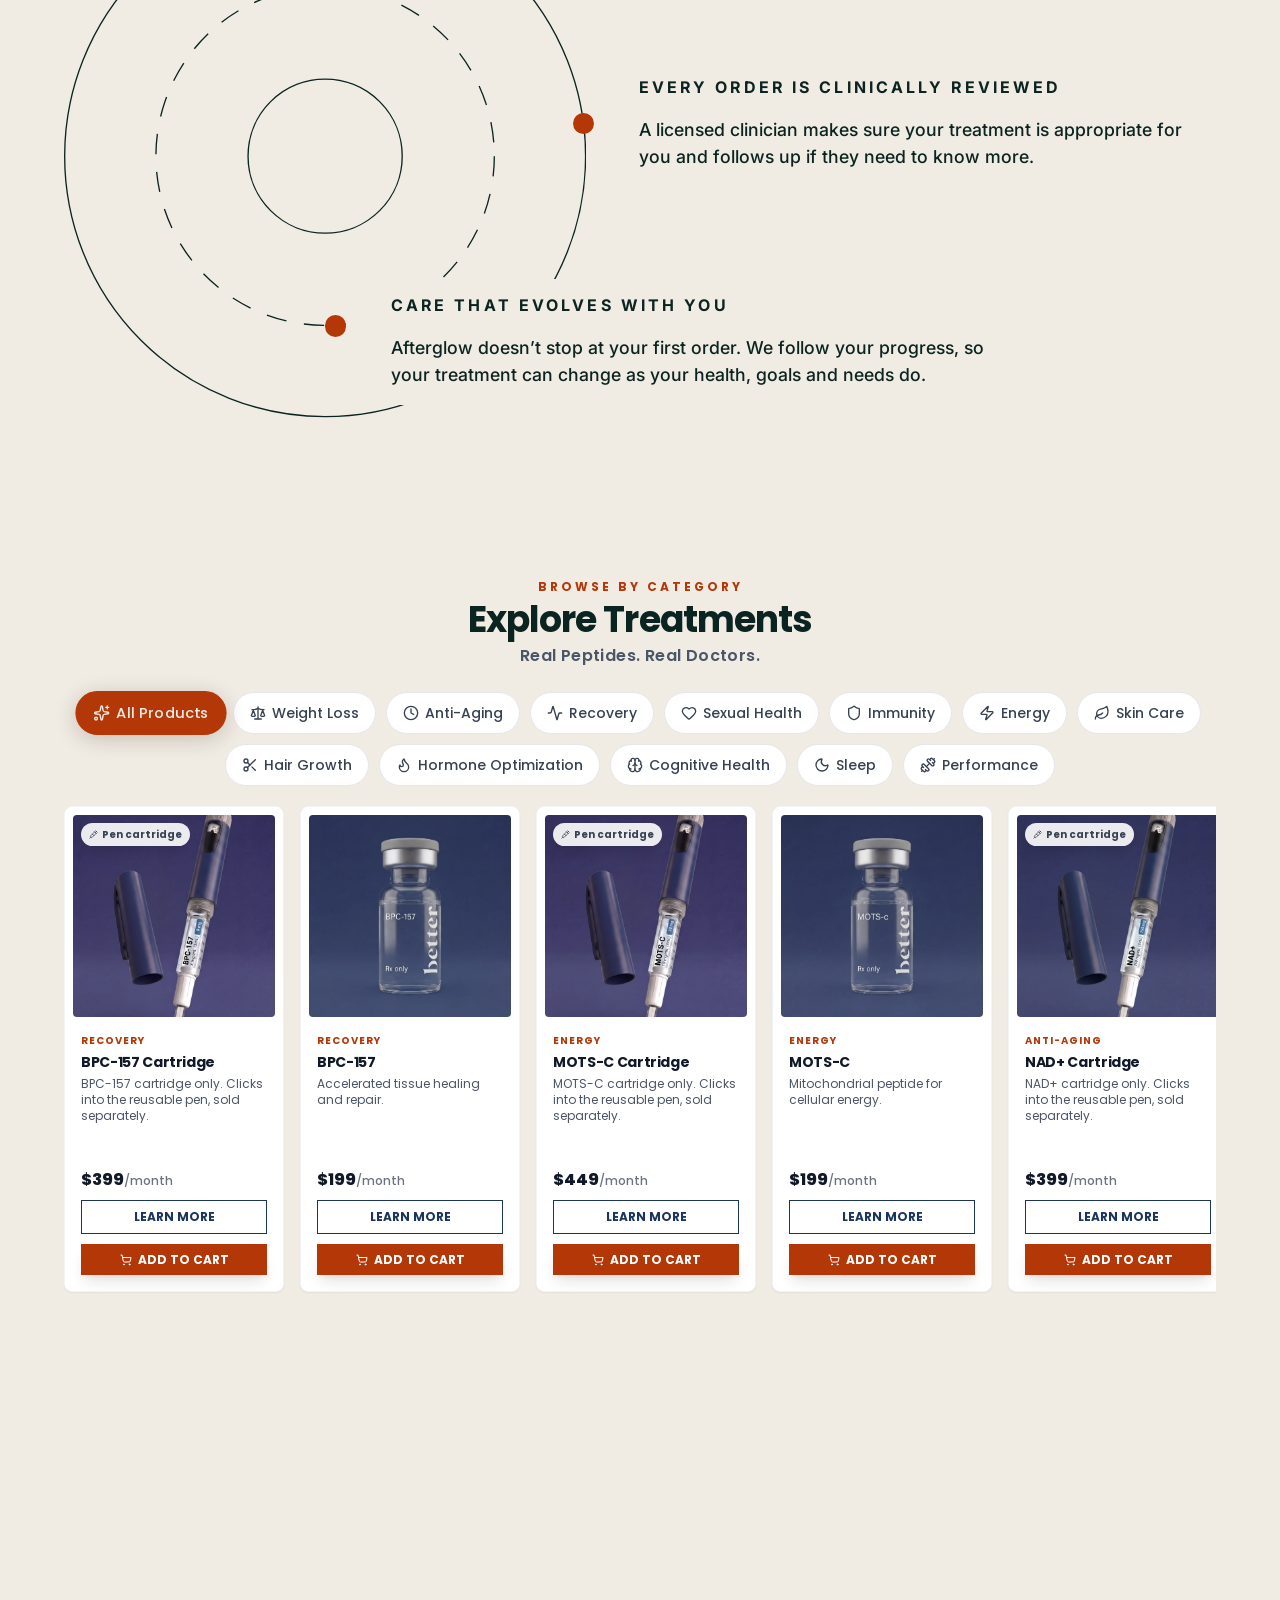
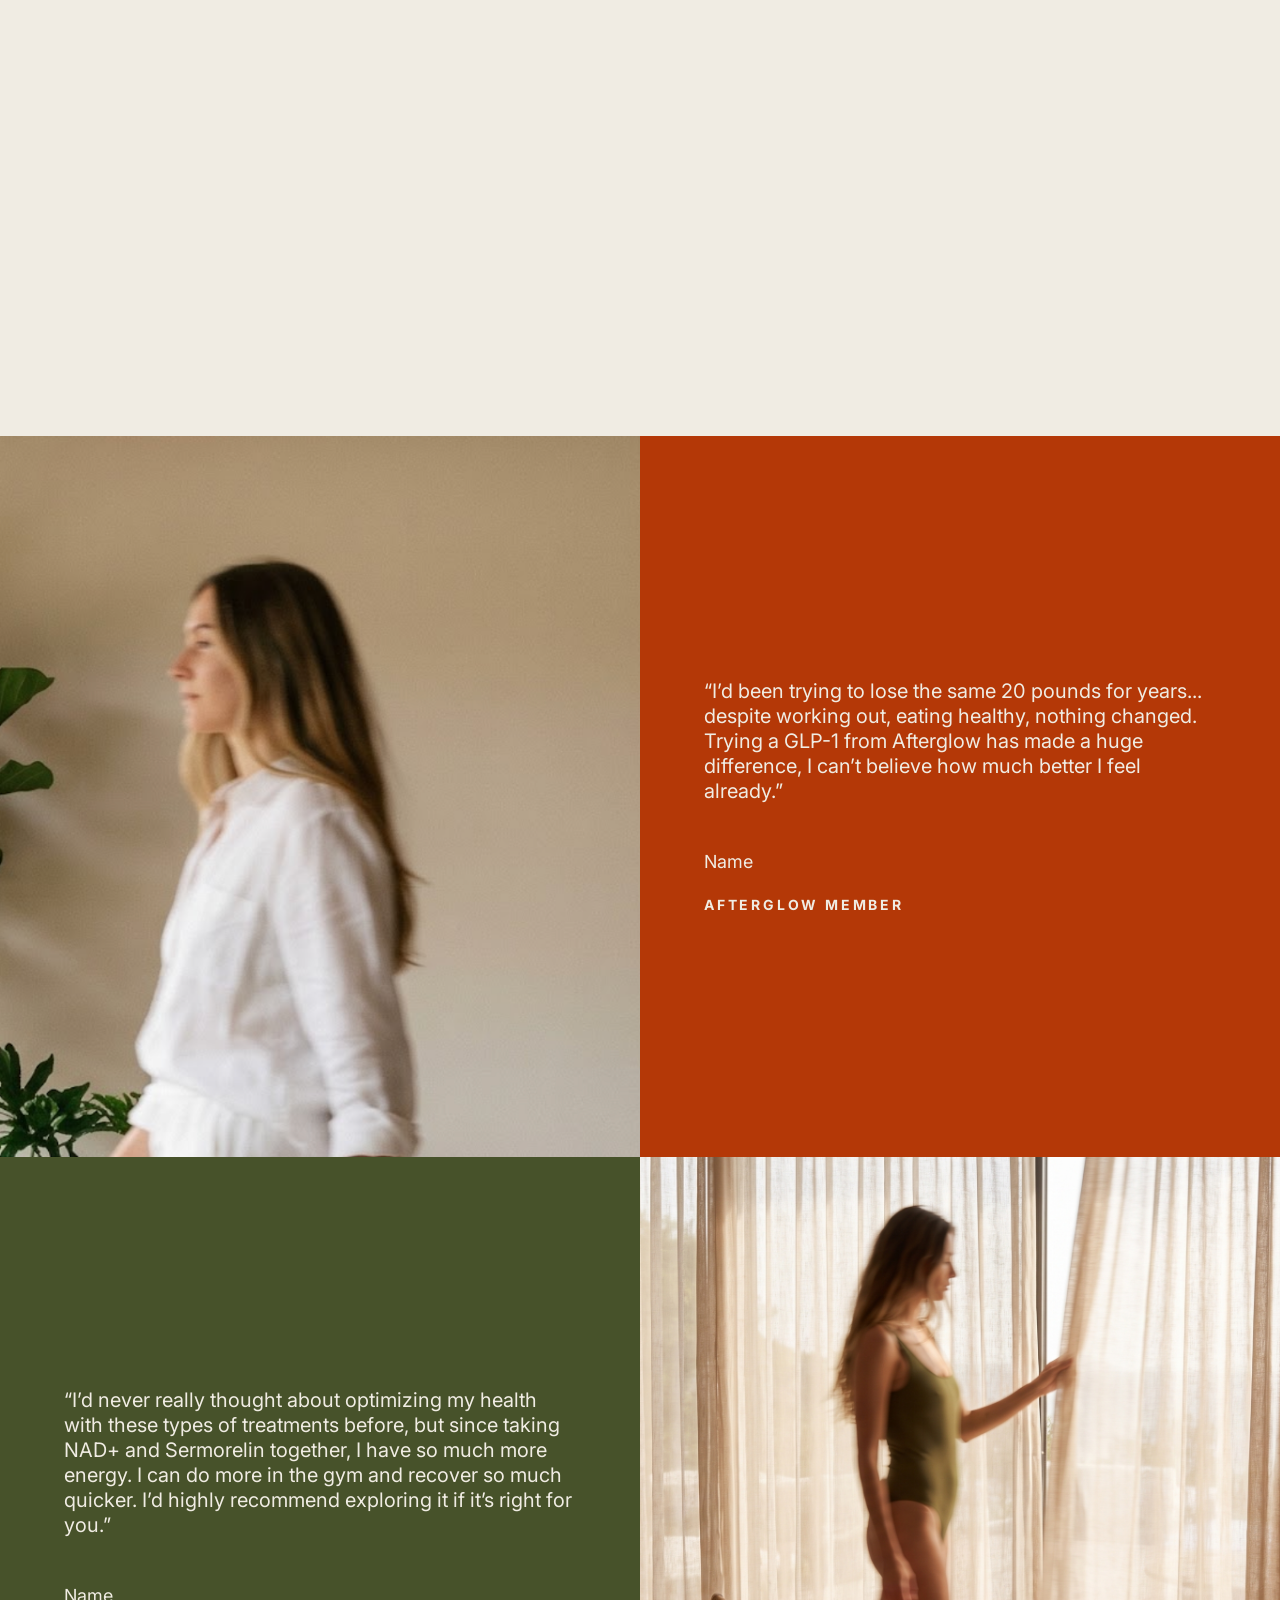
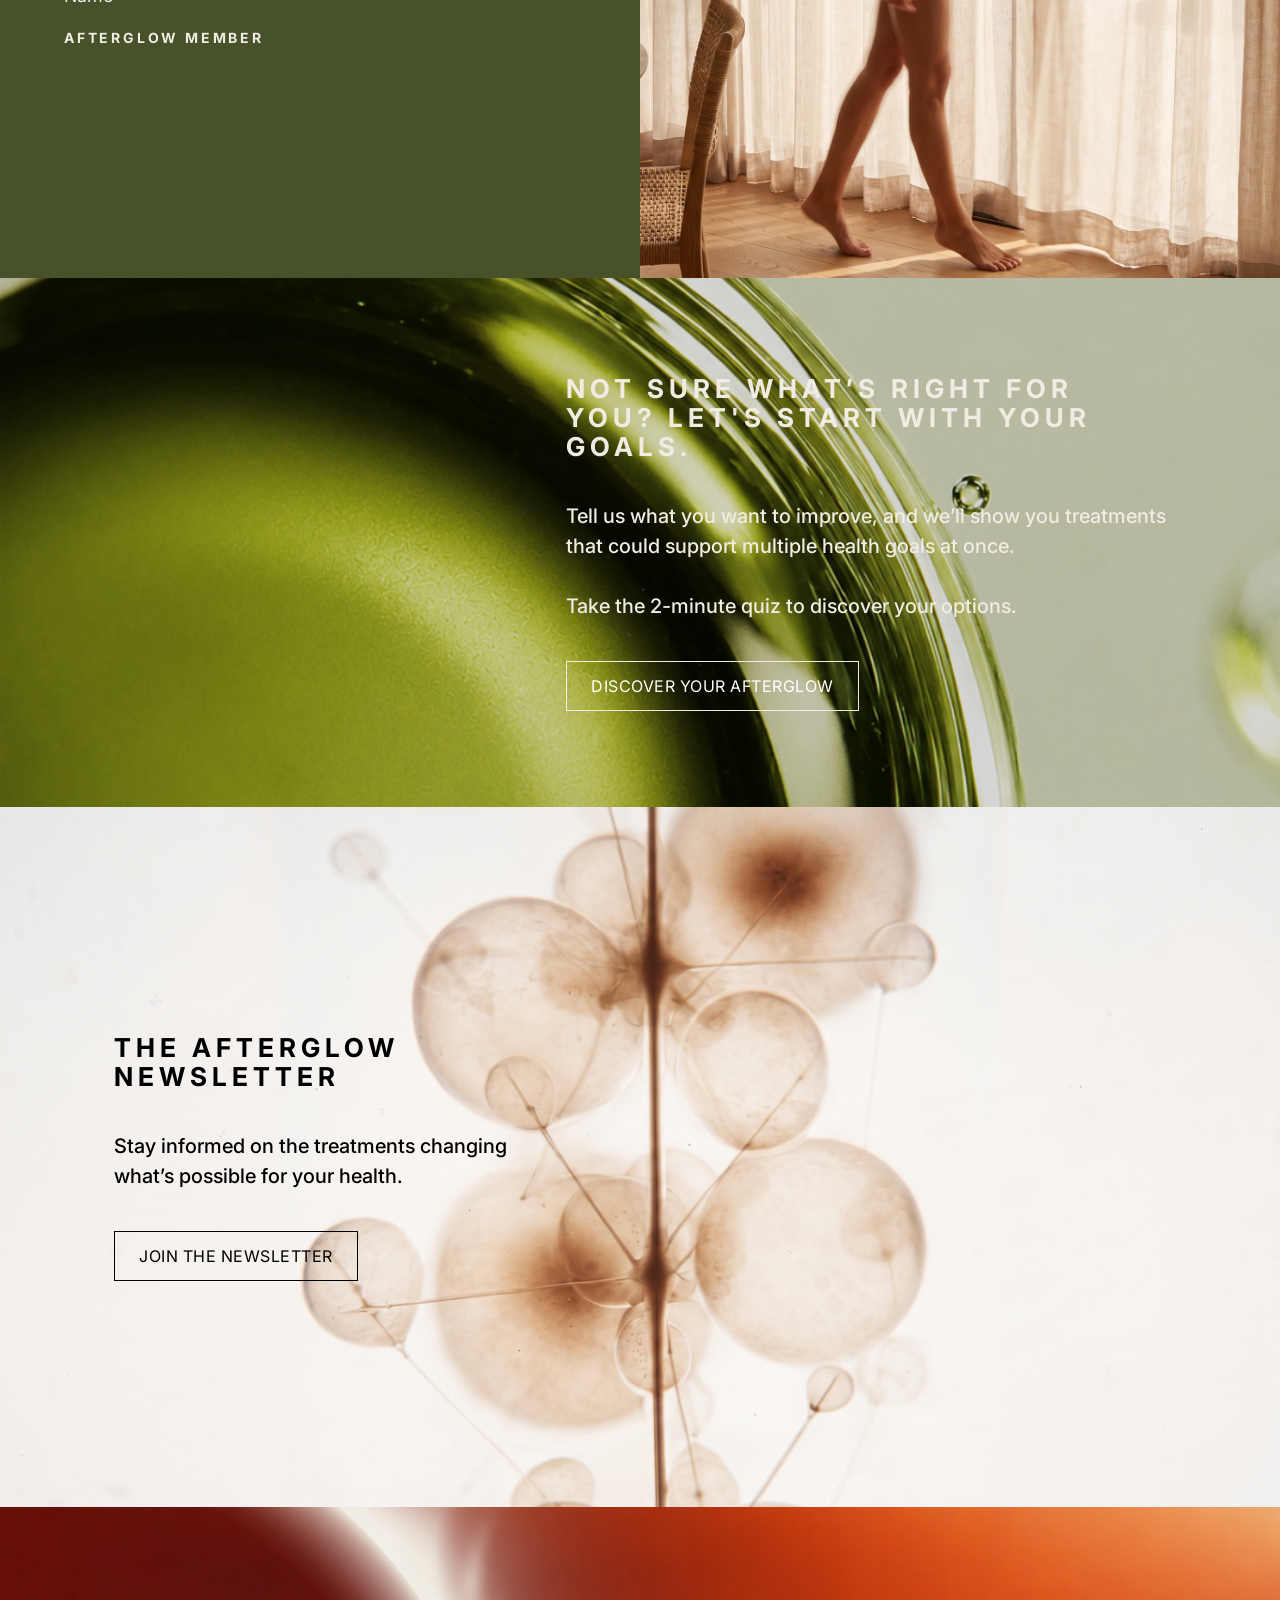
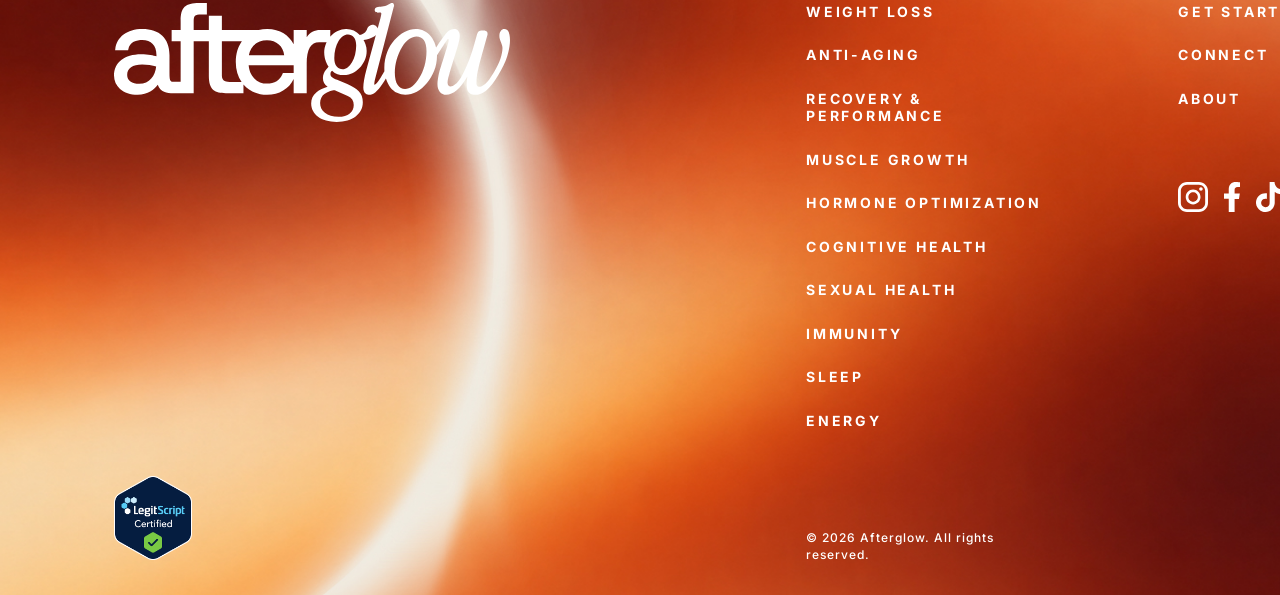
==== commit c23b7034: "Link footer LegitScript badge Exported-from: Wonder" ====
--- a/index.html
+++ b/index.html
@@ -781,7 +781,7 @@
         </ul>
       </div>
     </div>
-    <img class="site-footer__badge" src="assets/img/legitscript.png" alt="LegitScript certified" width="78" height="84" loading="lazy">
+    <a href="https://www.legitscript.com/websites/?checker_keywords=afterglowmed.com" target="_blank" rel="noopener noreferrer" aria-label="View Afterglow on LegitScript"><img class="site-footer__badge" src="assets/img/legitscript.png" alt="LegitScript certified" width="78" height="84" loading="lazy"></a>
   </div>
 </footer>
 </body>
--- a/styles.css
+++ b/styles.css
@@ -263,7 +263,7 @@
 .easy__cards { display: grid; gap: 16px; }
 .easy__cards div { min-height: 245px; border-radius: 0; background: var(--UI-Deep-Halo); }
 .easy__cta { display: flex; justify-content: center; margin-top: 24px; }
-.easy__cta a { padding: 16px 32px; background: #fff; border: 1px solid var(--Primary-Ember); border-radius: 999px; color: var(--Primary-Ember); font-size: 18px; font-weight: 600; line-height: 1.56; }
+.easy__cta a { padding: 16px 32px; background: #fff; border: 1px solid var(--Primary-Ember); border-radius: 8px; color: var(--Primary-Ember); font-size: 18px; font-weight: 600; line-height: 1.56; text-transform: uppercase; }
 .easy__cta a:hover { background: var(--Primary-Ember); color: #fff; }
 
 /* ------------------------------------------------------------------ stories */
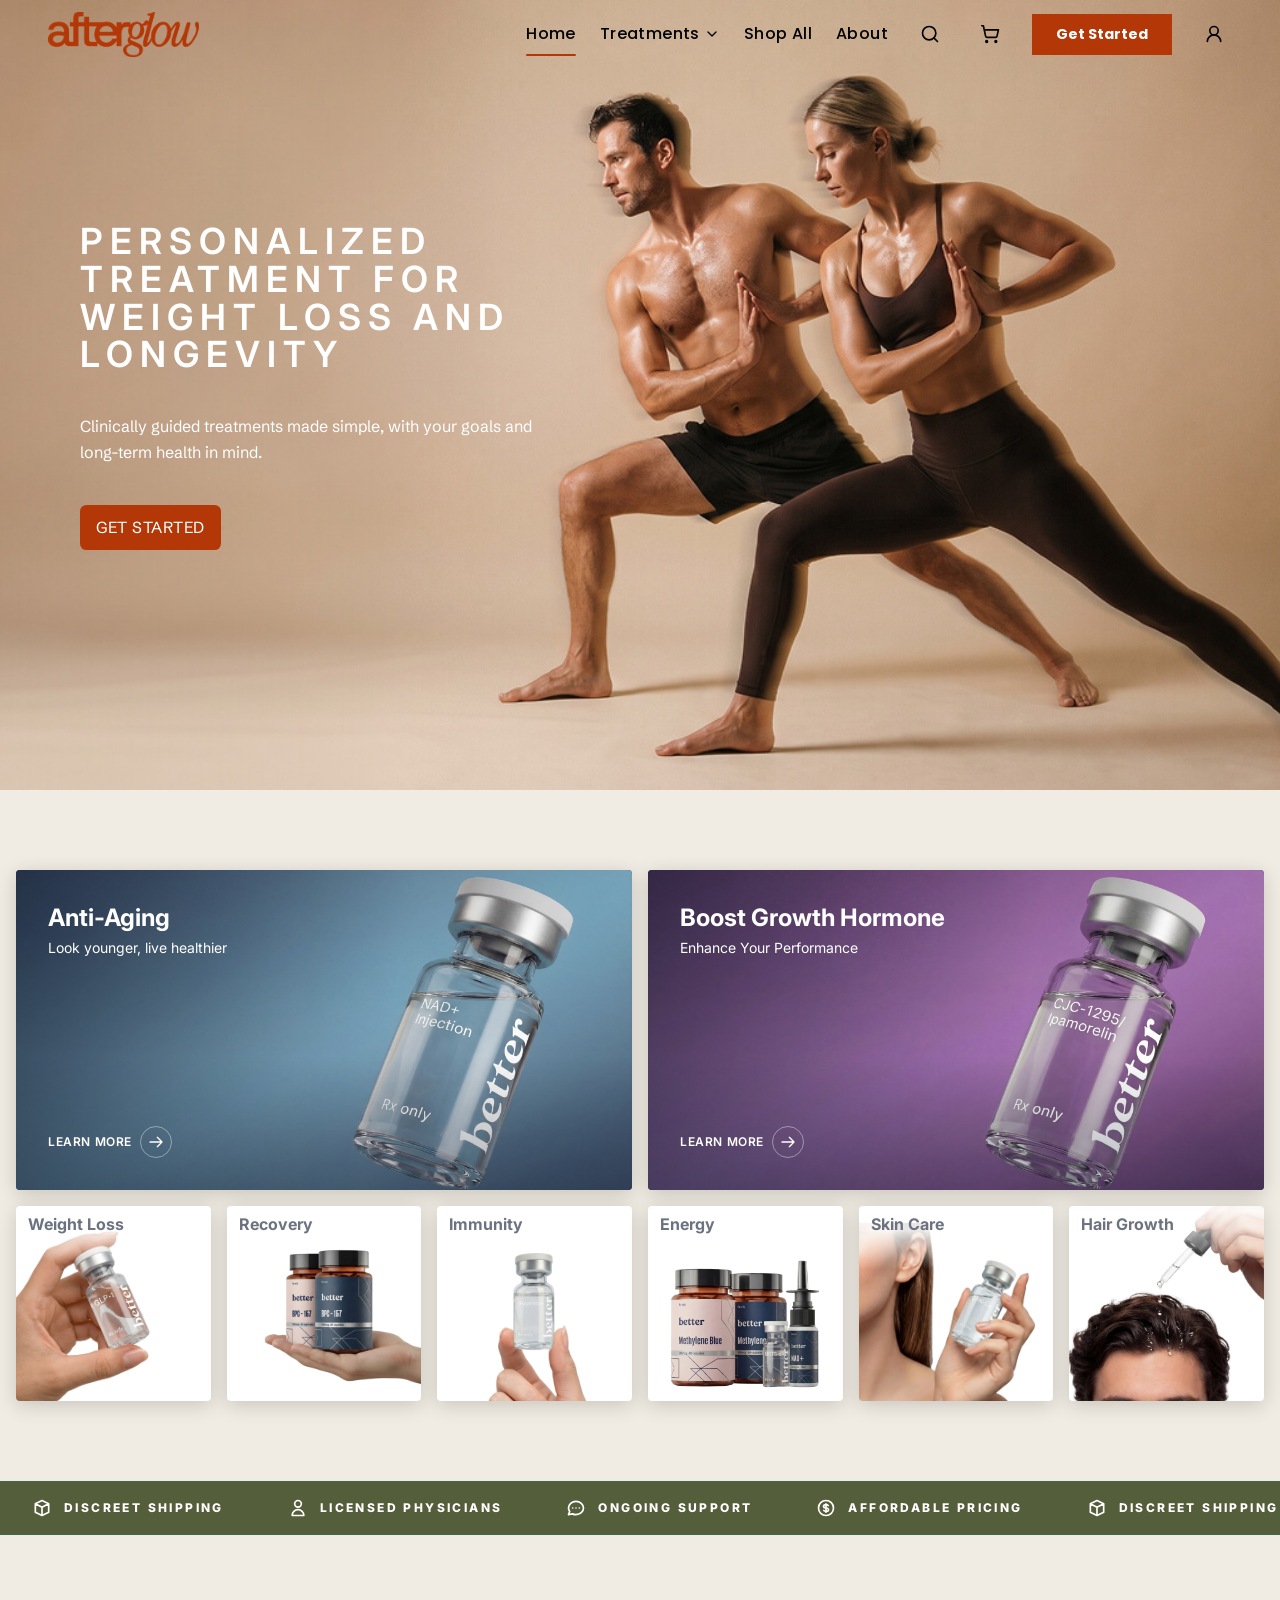
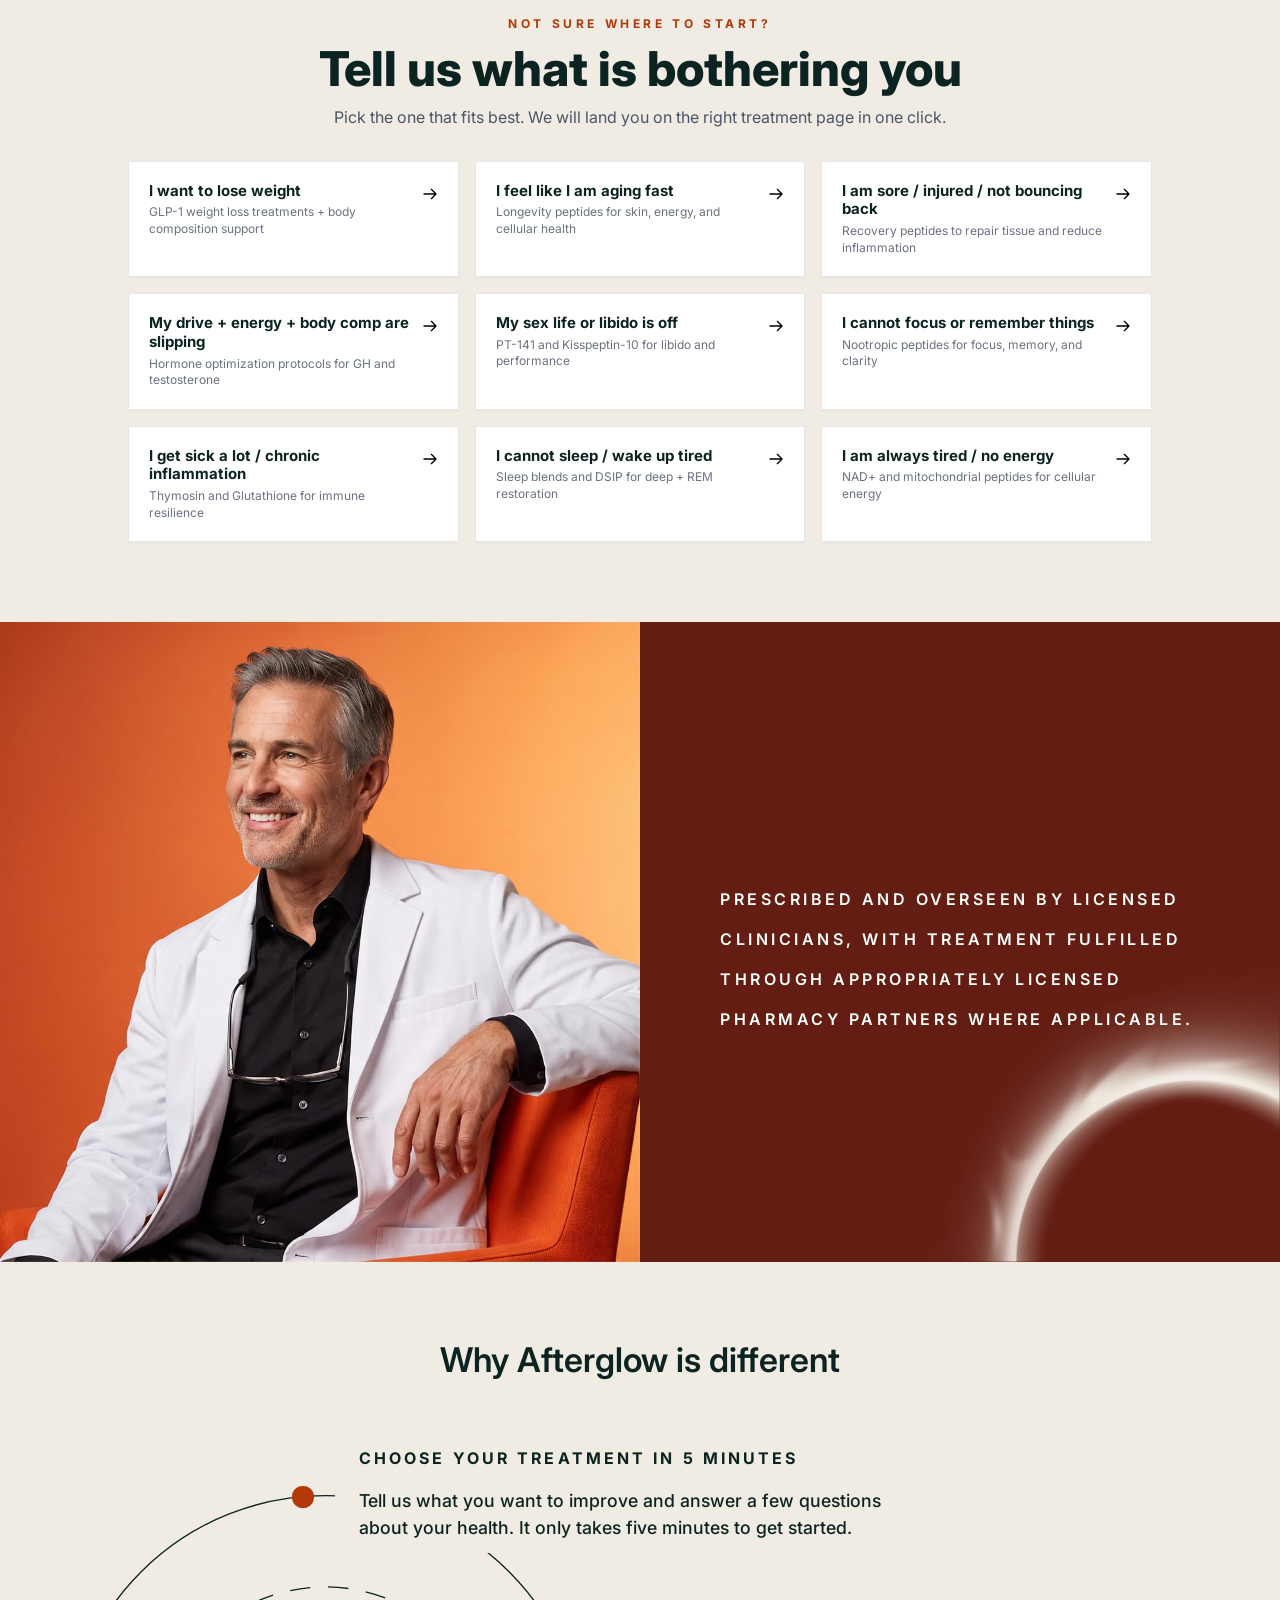
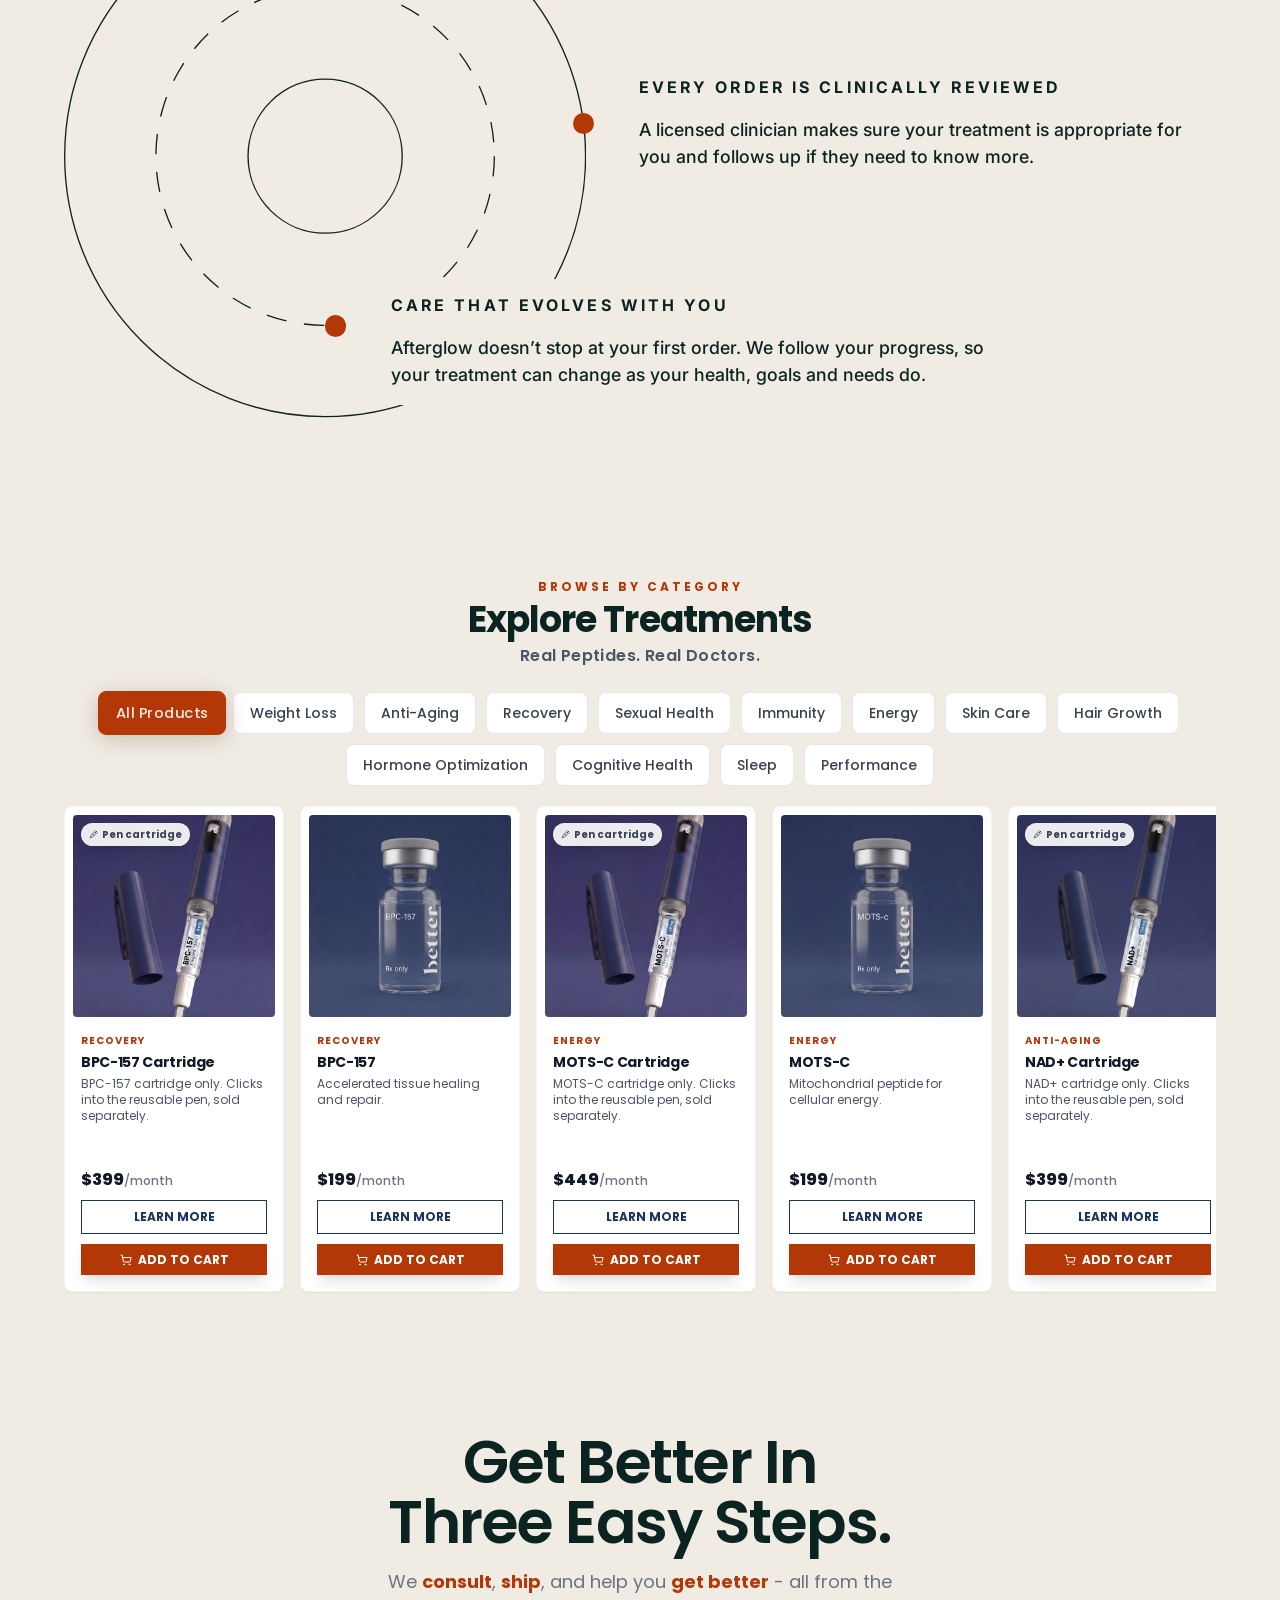
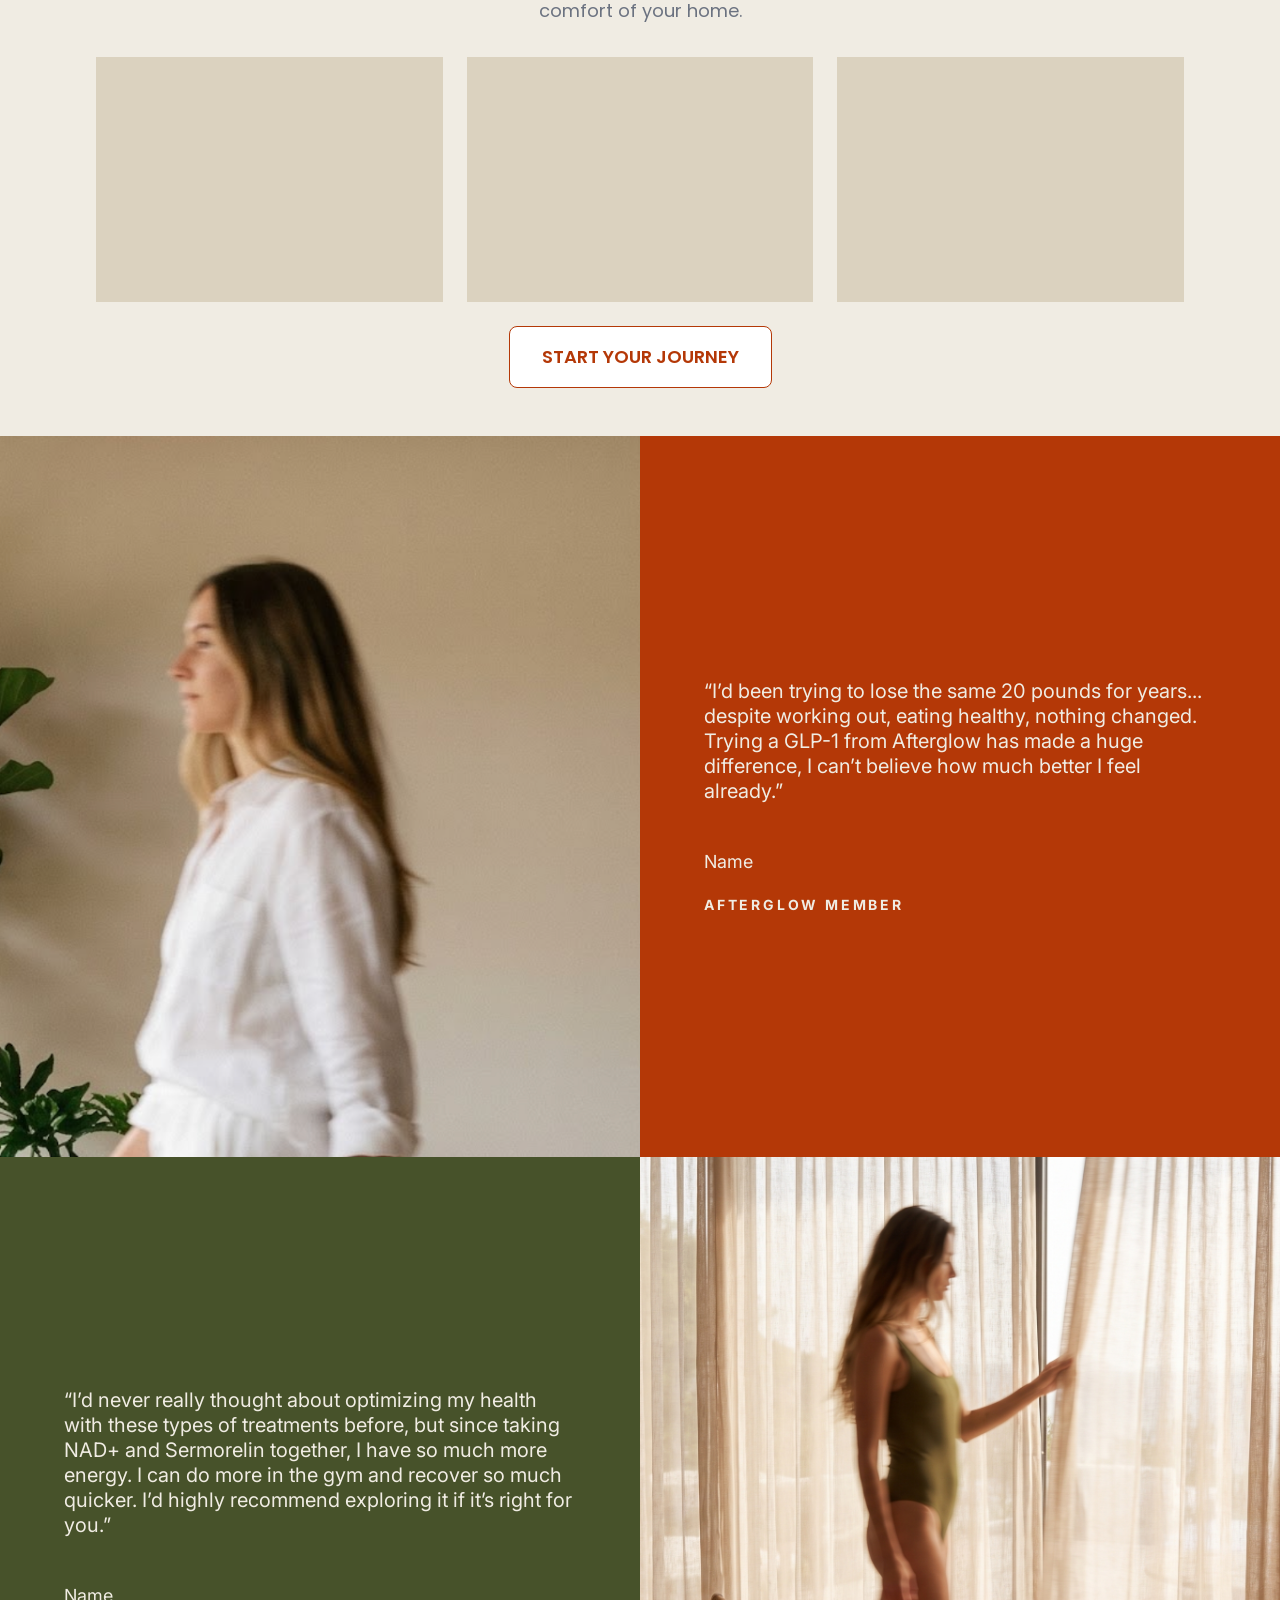
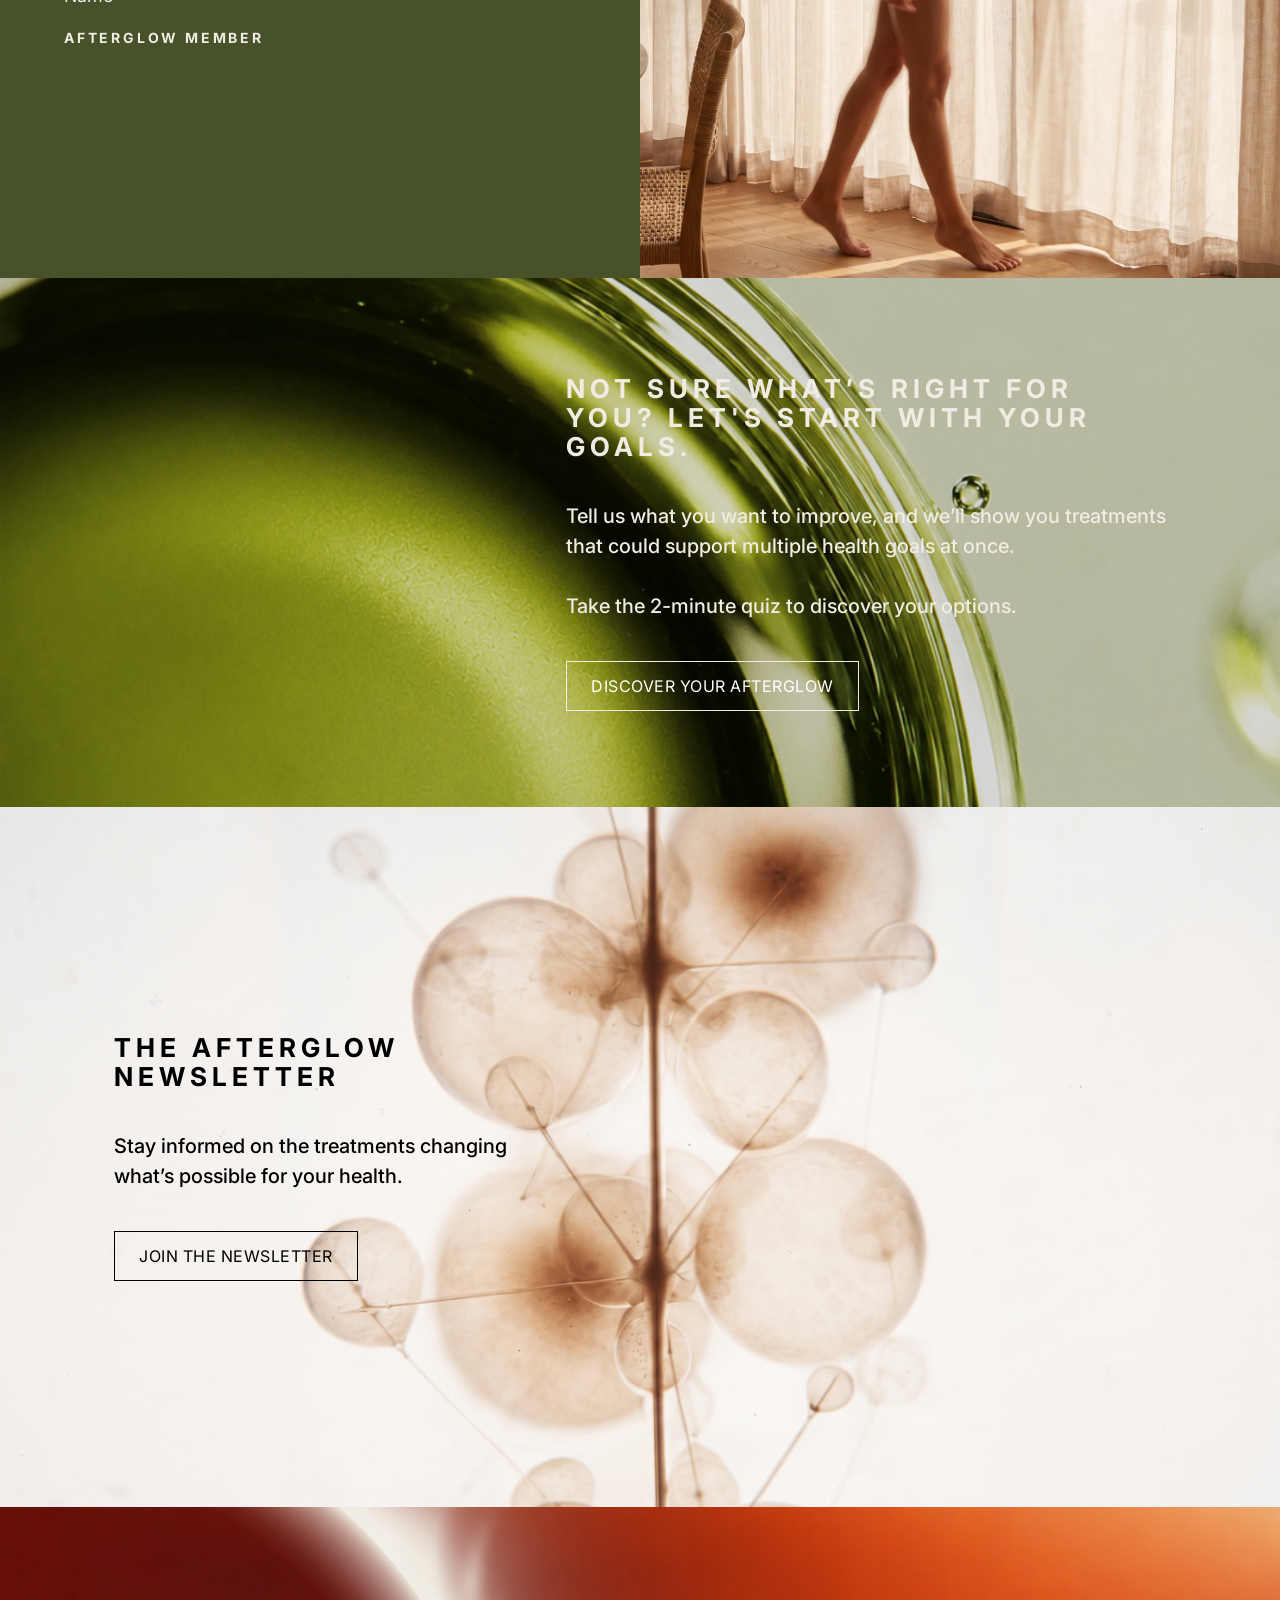
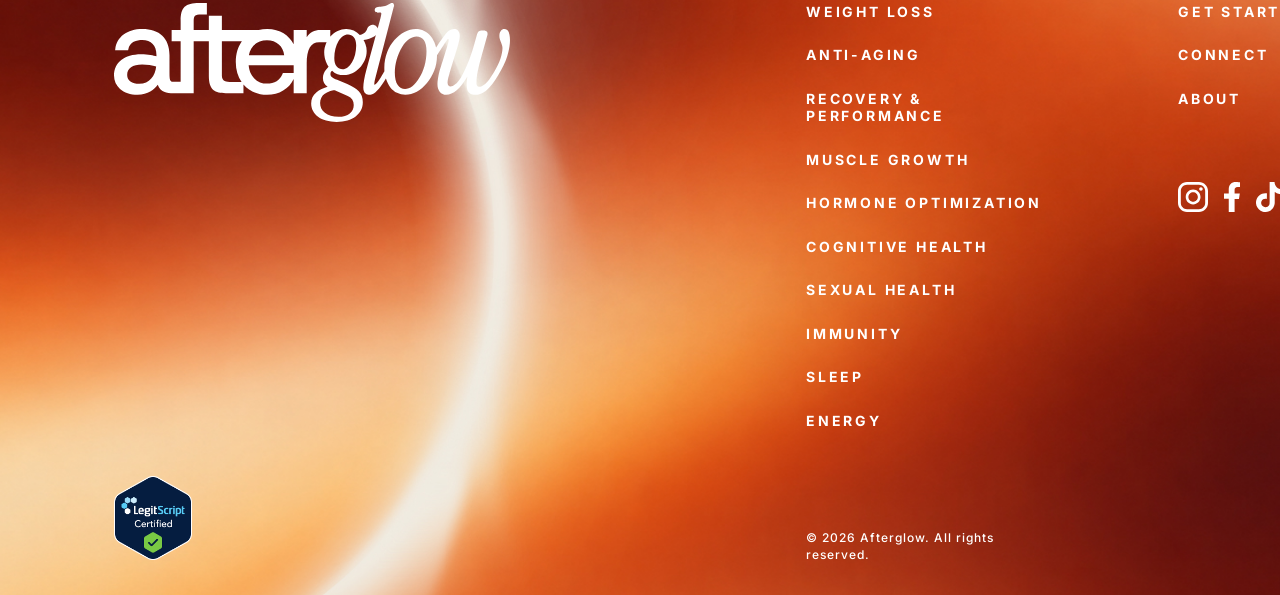
==== commit 5640c121: "Align homepage treatment filters Exported-from: Wonder" ====
--- a/index.html
+++ b/index.html
@@ -13,7 +13,7 @@
   <script src="script.js" defer></script>
 </head>
 <body>
-<svg xmlns="http://www.w3.org/2000/svg" class="sprite" aria-hidden="true" focusable="false"><symbol id="i-package" viewBox="0 0 24 24"><path d="M20 7l-8-4-8 4m16 0l-8 4m8-4v10l-8 4m0-10L4 7m8 4v10M4 7v10l8 4"/></symbol><symbol id="i-user" viewBox="0 0 24 24"><path d="M16 7a4 4 0 11-8 0 4 4 0 018 0zM12 14a7 7 0 00-7 7h14a7 7 0 00-7-7z"/></symbol><symbol id="i-chat" viewBox="0 0 24 24"><path d="M8 12h.01M12 12h.01M16 12h.01M21 12c0 4.418-4.03 8-9 8a9.863 9.863 0 01-4.255-.949L3 20l1.395-3.72C3.512 15.042 3 13.574 3 12c0-4.418 4.03-8 9-8s9 3.582 9 8z"/></symbol><symbol id="i-dollar" viewBox="0 0 24 24"><path d="M12 8c-1.657 0-3 .895-3 2s1.343 2 3 2 3 .895 3 2-1.343 2-3 2m0-8c1.11 0 2.08.402 2.599 1M12 8V7m0 1v8m0 0v1m0-1c-1.11 0-2.08-.402-2.599-1M21 12a9 9 0 11-18 0 9 9 0 0118 0z"/></symbol><symbol id="i-sparkles" viewBox="0 0 24 24"><path d="M11.017 2.814a1 1 0 0 1 1.966 0l1.051 5.558a2 2 0 0 0 1.594 1.594l5.558 1.051a1 1 0 0 1 0 1.966l-5.558 1.051a2 2 0 0 0-1.594 1.594l-1.051 5.558a1 1 0 0 1-1.966 0l-1.051-5.558a2 2 0 0 0-1.594-1.594l-5.558-1.051a1 1 0 0 1 0-1.966l5.558-1.051a2 2 0 0 0 1.594-1.594z"/><path d="M20 2v4"/><path d="M22 4h-4"/><circle cx="4" cy="20" r="2"/></symbol><symbol id="i-scale" viewBox="0 0 24 24"><path d="M12 3v18"/><path d="m19 8 3 8a5 5 0 0 1-6 0zV7"/><path d="M3 7h1a17 17 0 0 0 8-2 17 17 0 0 0 8 2h1"/><path d="m5 8 3 8a5 5 0 0 1-6 0zV7"/><path d="M7 21h10"/></symbol><symbol id="i-tag" viewBox="0 0 24 24"><path d="m18 2 4 4"/><path d="m17 7 3-3"/><path d="M19 9 8.7 19.3c-1 1-2.5 1-3.4 0l-.6-.6c-1-1-1-2.5 0-3.4L15 5"/><path d="m9 11 4 4"/><path d="m5 19-3 3"/><path d="m14 4 6 6"/></symbol><symbol id="i-cart" viewBox="0 0 24 24"><circle cx="8" cy="21" r="1"/><circle cx="19" cy="21" r="1"/><path d="M2.05 2.05h2l2.66 12.42a2 2 0 0 0 2 1.58h9.78a2 2 0 0 0 1.95-1.57l1.65-7.43H5.12"/></symbol><symbol id="i-arrow-right" viewBox="0 0 24 24"><path d="M14 5l7 7m0 0l-7 7m7-7H3"/></symbol><symbol id="i-c-weight" viewBox="0 0 24 24"><path d="M12 3v18"/><path d="m19 8 3 8a5 5 0 0 1-6 0zV7"/><path d="M3 7h1a17 17 0 0 0 8-2 17 17 0 0 0 8 2h1"/><path d="m5 8 3 8a5 5 0 0 1-6 0zV7"/><path d="M7 21h10"/></symbol><symbol id="i-c-aging" viewBox="0 0 24 24"><path d="M12 6v6l4 2"/><circle cx="12" cy="12" r="10"/></symbol><symbol id="i-c-recovery" viewBox="0 0 24 24"><path d="M22 12h-2.48a2 2 0 0 0-1.93 1.46l-2.35 8.36a.25.25 0 0 1-.48 0L9.24 2.18a.25.25 0 0 0-.48 0l-2.35 8.36A2 2 0 0 1 4.49 12H2"/></symbol><symbol id="i-c-sexual" viewBox="0 0 24 24"><path d="M2 9.5a5.5 5.5 0 0 1 9.591-3.676.56.56 0 0 0 .818 0A5.49 5.49 0 0 1 22 9.5c0 2.29-1.5 4-3 5.5l-5.492 5.313a2 2 0 0 1-3 .019L5 15c-1.5-1.5-3-3.2-3-5.5"/></symbol><symbol id="i-c-immunity" viewBox="0 0 24 24"><path d="M20 13c0 5-3.5 7.5-7.66 8.95a1 1 0 0 1-.67-.01C7.5 20.5 4 18 4 13V6a1 1 0 0 1 1-1c2 0 4.5-1.2 6.24-2.72a1.17 1.17 0 0 1 1.52 0C14.51 3.81 17 5 19 5a1 1 0 0 1 1 1z"/></symbol><symbol id="i-c-energy" viewBox="0 0 24 24"><path d="M4 14a1 1 0 0 1-.78-1.63l9.9-10.2a.5.5 0 0 1 .86.46l-1.92 6.02A1 1 0 0 0 13 10h7a1 1 0 0 1 .78 1.63l-9.9 10.2a.5.5 0 0 1-.86-.46l1.92-6.02A1 1 0 0 0 11 14z"/></symbol><symbol id="i-c-skin" viewBox="0 0 24 24"><path d="M11 20A7 7 0 0 1 9.8 6.1C15.5 5 17 4.48 19 2c1 2 2 4.18 2 8 0 5.5-4.78 10-10 10Z"/><path d="M2 21c0-3 1.85-5.36 5.08-6C9.5 14.52 12 13 13 12"/></symbol><symbol id="i-c-hair" viewBox="0 0 24 24"><circle cx="6" cy="6" r="3"/><path d="M8.12 8.12 12 12"/><path d="M20 4 8.12 15.88"/><circle cx="6" cy="18" r="3"/><path d="M14.8 14.8 20 20"/></symbol><symbol id="i-c-hormone" viewBox="0 0 24 24"><path d="M12 3q1 4 4 6.5t3 5.5a1 1 0 0 1-14 0 5 5 0 0 1 1-3 1 1 0 0 0 5 0c0-2-1.5-3-1.5-5q0-2 2.5-4"/></symbol><symbol id="i-c-cognitive" viewBox="0 0 24 24"><path d="M12 18V5"/><path d="M15 13a4.17 4.17 0 0 1-3-4 4.17 4.17 0 0 1-3 4"/><path d="M17.598 6.5A3 3 0 1 0 12 5a3 3 0 1 0-5.598 1.5"/><path d="M17.997 5.125a4 4 0 0 1 2.526 5.77"/><path d="M18 18a4 4 0 0 0 2-7.464"/><path d="M19.967 17.483A4 4 0 1 1 12 18a4 4 0 1 1-7.967-.517"/><path d="M6 18a4 4 0 0 1-2-7.464"/><path d="M6.003 5.125a4 4 0 0 0-2.526 5.77"/></symbol><symbol id="i-c-sleep" viewBox="0 0 24 24"><path d="M20.985 12.486a9 9 0 1 1-9.473-9.472c.405-.022.617.46.402.803a6 6 0 0 0 8.268 8.268c.344-.215.825-.004.803.401"/></symbol><symbol id="i-c-performance" viewBox="0 0 24 24"><path d="M17.596 12.768a2 2 0 1 0 2.829-2.829l-1.768-1.767a2 2 0 0 0 2.828-2.829l-2.828-2.828a2 2 0 0 0-2.829 2.828l-1.767-1.768a2 2 0 1 0-2.829 2.829z"/><path d="m2.5 21.5 1.4-1.4"/><path d="m20.1 3.9 1.4-1.4"/><path d="M5.343 21.485a2 2 0 1 0 2.829-2.828l1.767 1.768a2 2 0 1 0 2.829-2.829l-6.364-6.364a2 2 0 1 0-2.829 2.829l1.768 1.767a2 2 0 0 0-2.828 2.829z"/><path d="m9.6 14.4 4.8-4.8"/></symbol><symbol id="i-chevron-down" viewBox="0 0 24 24"><path d="m6 9 6 6 6-6"/></symbol><symbol id="i-chevron-right" viewBox="0 0 24 24"><path d="m9 18 6-6-6-6"/></symbol><symbol id="i-account" viewBox="0 0 24 24"><circle cx="12" cy="8" r="5"/><path d="M20 21a8 8 0 0 0-16 0"/></symbol><symbol id="i-search" viewBox="0 0 24 24"><path d="m21 21-4.34-4.34"/><circle cx="11" cy="11" r="8"/></symbol><symbol id="i-s0" viewBox="0 0 24 24"><path d="M12 3v18"/><path d="m19 8 3 8a5 5 0 0 1-6 0zV7"/><path d="M3 7h1a17 17 0 0 0 8-2 17 17 0 0 0 8 2h1"/><path d="m5 8 3 8a5 5 0 0 1-6 0zV7"/><path d="M7 21h10"/></symbol><symbol id="i-s1" viewBox="0 0 24 24"><path d="M11.017 2.814a1 1 0 0 1 1.966 0l1.051 5.558a2 2 0 0 0 1.594 1.594l5.558 1.051a1 1 0 0 1 0 1.966l-5.558 1.051a2 2 0 0 0-1.594 1.594l-1.051 5.558a1 1 0 0 1-1.966 0l-1.051-5.558a2 2 0 0 0-1.594-1.594l-5.558-1.051a1 1 0 0 1 0-1.966l5.558-1.051a2 2 0 0 0 1.594-1.594z"/><path d="M20 2v4"/><path d="M22 4h-4"/><circle cx="4" cy="20" r="2"/></symbol><symbol id="i-s2" viewBox="0 0 24 24"><path d="M22 12h-2.48a2 2 0 0 0-1.93 1.46l-2.35 8.36a.25.25 0 0 1-.48 0L9.24 2.18a.25.25 0 0 0-.48 0l-2.35 8.36A2 2 0 0 1 4.49 12H2"/></symbol><symbol id="i-s3" viewBox="0 0 24 24"><path d="M12 3q1 4 4 6.5t3 5.5a1 1 0 0 1-14 0 5 5 0 0 1 1-3 1 1 0 0 0 5 0c0-2-1.5-3-1.5-5q0-2 2.5-4"/></symbol><symbol id="i-s4" viewBox="0 0 24 24"><path d="M2 9.5a5.5 5.5 0 0 1 9.591-3.676.56.56 0 0 0 .818 0A5.49 5.49 0 0 1 22 9.5c0 2.29-1.5 4-3 5.5l-5.492 5.313a2 2 0 0 1-3 .019L5 15c-1.5-1.5-3-3.2-3-5.5"/></symbol><symbol id="i-s5" viewBox="0 0 24 24"><path d="M12 18V5"/><path d="M15 13a4.17 4.17 0 0 1-3-4 4.17 4.17 0 0 1-3 4"/><path d="M17.598 6.5A3 3 0 1 0 12 5a3 3 0 1 0-5.598 1.5"/><path d="M17.997 5.125a4 4 0 0 1 2.526 5.77"/><path d="M18 18a4 4 0 0 0 2-7.464"/><path d="M19.967 17.483A4 4 0 1 1 12 18a4 4 0 1 1-7.967-.517"/><path d="M6 18a4 4 0 0 1-2-7.464"/><path d="M6.003 5.125a4 4 0 0 0-2.526 5.77"/></symbol><symbol id="i-s6" viewBox="0 0 24 24"><path d="M20 13c0 5-3.5 7.5-7.66 8.95a1 1 0 0 1-.67-.01C7.5 20.5 4 18 4 13V6a1 1 0 0 1 1-1c2 0 4.5-1.2 6.24-2.72a1.17 1.17 0 0 1 1.52 0C14.51 3.81 17 5 19 5a1 1 0 0 1 1 1z"/></symbol><symbol id="i-s7" viewBox="0 0 24 24"><path d="M20.985 12.486a9 9 0 1 1-9.473-9.472c.405-.022.617.46.402.803a6 6 0 0 0 8.268 8.268c.344-.215.825-.004.803.401"/></symbol><symbol id="i-s8" viewBox="0 0 24 24"><path d="M4 14a1 1 0 0 1-.78-1.63l9.9-10.2a.5.5 0 0 1 .86.46l-1.92 6.02A1 1 0 0 0 13 10h7a1 1 0 0 1 .78 1.63l-9.9 10.2a.5.5 0 0 1-.86-.46l1.92-6.02A1 1 0 0 0 11 14z"/></symbol></svg>
+<svg xmlns="http://www.w3.org/2000/svg" class="sprite" aria-hidden="true" focusable="false"><symbol id="i-package" viewBox="0 0 24 24"><path d="M20 7l-8-4-8 4m16 0l-8 4m8-4v10l-8 4m0-10L4 7m8 4v10M4 7v10l8 4"/></symbol><symbol id="i-user" viewBox="0 0 24 24"><path d="M16 7a4 4 0 11-8 0 4 4 0 018 0zM12 14a7 7 0 00-7 7h14a7 7 0 00-7-7z"/></symbol><symbol id="i-chat" viewBox="0 0 24 24"><path d="M8 12h.01M12 12h.01M16 12h.01M21 12c0 4.418-4.03 8-9 8a9.863 9.863 0 01-4.255-.949L3 20l1.395-3.72C3.512 15.042 3 13.574 3 12c0-4.418 4.03-8 9-8s9 3.582 9 8z"/></symbol><symbol id="i-dollar" viewBox="0 0 24 24"><path d="M12 8c-1.657 0-3 .895-3 2s1.343 2 3 2 3 .895 3 2-1.343 2-3 2m0-8c1.11 0 2.08.402 2.599 1M12 8V7m0 1v8m0 0v1m0-1c-1.11 0-2.08-.402-2.599-1M21 12a9 9 0 11-18 0 9 9 0 0118 0z"/></symbol><symbol id="i-sparkles" viewBox="0 0 24 24"><path d="M11.017 2.814a1 1 0 0 1 1.966 0l1.051 5.558a2 2 0 0 0 1.594 1.594l5.558 1.051a1 1 0 0 1 0 1.966l-5.558 1.051a2 2 0 0 0-1.594 1.594l-1.051 5.558a1 1 0 0 1-1.966 0l-1.051-5.558a2 2 0 0 0-1.594-1.594l-5.558-1.051a1 1 0 0 1 0-1.966l5.558-1.051a2 2 0 0 0 1.594-1.594z"/><path d="M20 2v4"/><path d="M22 4h-4"/><circle cx="4" cy="20" r="2"/></symbol><symbol id="i-scale" viewBox="0 0 24 24"><path d="M12 3v18"/><path d="m19 8 3 8a5 5 0 0 1-6 0zV7"/><path d="M3 7h1a17 17 0 0 0 8-2 17 17 0 0 0 8 2h1"/><path d="m5 8 3 8a5 5 0 0 1-6 0zV7"/><path d="M7 21h10"/></symbol><symbol id="i-tag" viewBox="0 0 24 24"><path d="m18 2 4 4"/><path d="m17 7 3-3"/><path d="M19 9 8.7 19.3c-1 1-2.5 1-3.4 0l-.6-.6c-1-1-1-2.5 0-3.4L15 5"/><path d="m9 11 4 4"/><path d="m5 19-3 3"/><path d="m14 4 6 6"/></symbol><symbol id="i-cart" viewBox="0 0 24 24"><circle cx="8" cy="21" r="1"/><circle cx="19" cy="21" r="1"/><path d="M2.05 2.05h2l2.66 12.42a2 2 0 0 0 2 1.58h9.78a2 2 0 0 0 1.95-1.57l1.65-7.43H5.12"/></symbol><symbol id="i-arrow-right" viewBox="0 0 24 24"><path d="M14 5l7 7m0 0l-7 7m7-7H3"/></symbol><symbol id="i-c-weight" viewBox="0 0 24 24"><path d="M12 3v18"/><path d="m19 8 3 8a5 5 0 0 1-6 0zV7"/><path d="M3 7h1a17 17 0 0 0 8-2 17 17 0 0 0 8 2h1"/><path d="m5 8 3 8a5 5 0 0 1-6 0zV7"/><path d="M7 21h10"/></symbol><symbol id="i-c-aging" viewBox="0 0 24 24"><path d="M12 6v6l4 2"/><circle cx="12" cy="12" r="10"/></symbol><symbol id="i-c-recovery" viewBox="0 0 24 24"><path d="M22 12h-2.48a2 2 0 0 0-1.93 1.46l-2.35 8.36a.25.25 0 0 1-.48 0L9.24 2.18a.25.25 0 0 0-.48 0l-2.35 8.36A2 2 0 0 1 4.49 12H2"/></symbol><symbol id="i-c-sexual" viewBox="0 0 24 24"><path d="M2 9.5a5.5 5.5 0 0 1 9.591-3.676.56.56 0 0 0 .818 0A5.49 5.49 0 0 1 22 9.5c0 2.29-1.5 4-3 5.5l-5.492 5.313a2 2 0 0 1-3 .019L5 15c-1.5-1.5-3-3.2-3-5.5"/></symbol><symbol id="i-c-immunity" viewBox="0 0 24 24"><path d="M20 13c0 5-3.5 7.5-7.66 8.95a1 1 0 0 1-.67-.01C7.5 20.5 4 18 4 13V6a1 1 0 0 1 1-1c2 0 4.5-1.2 6.24-2.72a1.17 1.17 0 0 1 1.52 0C14.51 3.81 17 5 19 5a1 1 0 0 1 1 1z"/></symbol><symbol id="i-c-energy" viewBox="0 0 24 24"><path d="M4 14a1 1 0 0 1-.78-1.63l9.9-10.2a.5.5 0 0 1 .86.46l-1.92 6.02A1 1 0 0 0 13 10h7a1 1 0 0 1 .78 1.63l-9.9 10.2a.5.5 0 0 1-.86-.46l1.92-6.02A1 1 0 0 0 11 14z"/></symbol><symbol id="i-c-skin" viewBox="0 0 24 24"><path d="M11 20A7 7 0 0 1 9.8 6.1C15.5 5 17 4.48 19 2c1 2 2 4.18 2 8 0 5.5-4.78 10-10 10Z"/><path d="M2 21c0-3 1.85-5.36 5.08-6C9.5 14.52 12 13 13 12"/></symbol><symbol id="i-c-hair" viewBox="0 0 24 24"><circle cx="6" cy="6" r="3"/><path d="M8.12 8.12 12 12"/><path d="M20 4 8.12 15.88"/><circle cx="6" cy="18" r="3"/><path d="M14.8 14.8 20 20"/></symbol><symbol id="i-c-hormone" viewBox="0 0 24 24"><path d="M12 3q1 4 4 6.5t3 5.5a1 1 0 0 1-14 0 5 5 0 0 1 1-3 1 1 0 0 0 5 0c0-2-1.5-3-1.5-5q0-2 2.5-4"/></symbol><symbol id="i-c-cognitive" viewBox="0 0 24 24"><path d="M12 18V5"/><path d="M15 13a4.17 4.17 0 0 1-3-4 4.17 4.17 0 0 1-3 4"/><path d="M17.598 6.5A3 3 0 1 0 12 5a3 3 0 1 0-5.598 1.5"/><path d="M17.997 5.125a4 4 0 0 1 2.526 5.77"/><path d="M18 18a4 4 0 0 0 2-7.464"/><path d="M19.967 17.483A4 4 0 1 1 12 18a4 4 0 1 1-7.967-.517"/><path d="M6 18a4 4 0 0 1-2-7.464"/><path d="M6.003 5.125a4 4 0 0 0-2.526 5.77"/></symbol><symbol id="i-c-sleep" viewBox="0 0 24 24"><path d="M20.985 12.486a9 9 0 1 1-9.473-9.472c.405-.022.617.46.402.803a6 6 0 0 0 8.268 8.268c.344-.215.825-.004.803.401"/></symbol><symbol id="i-c-performance" viewBox="0 0 24 24"><path d="M17.596 12.768a2 2 0 1 0 2.829-2.829l-1.768-1.767a2 2 0 0 0 2.828-2.829l-2.828-2.828a2 2 0 0 0-2.829 2.828l-1.767-1.768a2 2 0 1 0-2.829 2.829z"/><path d="m2.5 21.5 1.4-1.4"/><path d="m20.1 3.9 1.4-1.4"/><path d="M5.343 21.485a2 2 0 1 0 2.829-2.828l1.767 1.768a2 2 0 1 0 2.829-2.829l-6.364-6.364a2 2 0 1 0-2.829 2.829l1.768 1.767a2 2 0 0 0-2.828 2.829z"/><path d="m9.6 14.4 4.8-4.8"/></symbol><symbol id="i-chevron-down" viewBox="0 0 24 24"><path d="m6 9 6 6 6-6"/></symbol><symbol id="i-chevron-right" viewBox="0 0 24 24"><path d="m9 18 6-6-6-6"/></symbol><symbol id="i-account" viewBox="0 0 24 24"><circle cx="12" cy="8" r="5"/><path d="M20 21a8 8 0 0 0-16 0"/></symbol><symbol id="i-close" viewBox="0 0 24 24"><path d="M18 6 6 18"/><path d="m6 6 12 12"/></symbol><symbol id="i-search" viewBox="0 0 24 24"><path d="m21 21-4.34-4.34"/><circle cx="11" cy="11" r="8"/></symbol><symbol id="i-s0" viewBox="0 0 24 24"><path d="M12 3v18"/><path d="m19 8 3 8a5 5 0 0 1-6 0zV7"/><path d="M3 7h1a17 17 0 0 0 8-2 17 17 0 0 0 8 2h1"/><path d="m5 8 3 8a5 5 0 0 1-6 0zV7"/><path d="M7 21h10"/></symbol><symbol id="i-s1" viewBox="0 0 24 24"><path d="M11.017 2.814a1 1 0 0 1 1.966 0l1.051 5.558a2 2 0 0 0 1.594 1.594l5.558 1.051a1 1 0 0 1 0 1.966l-5.558 1.051a2 2 0 0 0-1.594 1.594l-1.051 5.558a1 1 0 0 1-1.966 0l-1.051-5.558a2 2 0 0 0-1.594-1.594l-5.558-1.051a1 1 0 0 1 0-1.966l5.558-1.051a2 2 0 0 0 1.594-1.594z"/><path d="M20 2v4"/><path d="M22 4h-4"/><circle cx="4" cy="20" r="2"/></symbol><symbol id="i-s2" viewBox="0 0 24 24"><path d="M22 12h-2.48a2 2 0 0 0-1.93 1.46l-2.35 8.36a.25.25 0 0 1-.48 0L9.24 2.18a.25.25 0 0 0-.48 0l-2.35 8.36A2 2 0 0 1 4.49 12H2"/></symbol><symbol id="i-s3" viewBox="0 0 24 24"><path d="M12 3q1 4 4 6.5t3 5.5a1 1 0 0 1-14 0 5 5 0 0 1 1-3 1 1 0 0 0 5 0c0-2-1.5-3-1.5-5q0-2 2.5-4"/></symbol><symbol id="i-s4" viewBox="0 0 24 24"><path d="M2 9.5a5.5 5.5 0 0 1 9.591-3.676.56.56 0 0 0 .818 0A5.49 5.49 0 0 1 22 9.5c0 2.29-1.5 4-3 5.5l-5.492 5.313a2 2 0 0 1-3 .019L5 15c-1.5-1.5-3-3.2-3-5.5"/></symbol><symbol id="i-s5" viewBox="0 0 24 24"><path d="M12 18V5"/><path d="M15 13a4.17 4.17 0 0 1-3-4 4.17 4.17 0 0 1-3 4"/><path d="M17.598 6.5A3 3 0 1 0 12 5a3 3 0 1 0-5.598 1.5"/><path d="M17.997 5.125a4 4 0 0 1 2.526 5.77"/><path d="M18 18a4 4 0 0 0 2-7.464"/><path d="M19.967 17.483A4 4 0 1 1 12 18a4 4 0 1 1-7.967-.517"/><path d="M6 18a4 4 0 0 1-2-7.464"/><path d="M6.003 5.125a4 4 0 0 0-2.526 5.77"/></symbol><symbol id="i-s6" viewBox="0 0 24 24"><path d="M20 13c0 5-3.5 7.5-7.66 8.95a1 1 0 0 1-.67-.01C7.5 20.5 4 18 4 13V6a1 1 0 0 1 1-1c2 0 4.5-1.2 6.24-2.72a1.17 1.17 0 0 1 1.52 0C14.51 3.81 17 5 19 5a1 1 0 0 1 1 1z"/></symbol><symbol id="i-s7" viewBox="0 0 24 24"><path d="M20.985 12.486a9 9 0 1 1-9.473-9.472c.405-.022.617.46.402.803a6 6 0 0 0 8.268 8.268c.344-.215.825-.004.803.401"/></symbol><symbol id="i-s8" viewBox="0 0 24 24"><path d="M4 14a1 1 0 0 1-.78-1.63l9.9-10.2a.5.5 0 0 1 .86.46l-1.92 6.02A1 1 0 0 0 13 10h7a1 1 0 0 1 .78 1.63l-9.9 10.2a.5.5 0 0 1-.86-.46l1.92-6.02A1 1 0 0 0 11 14z"/></symbol></svg>
 
 <header class="site-header">
   <div class="site-header__bar">
@@ -26,7 +26,7 @@
         <li><a class="is-current" href="#top" aria-current="page">Home</a></li>
         <li class="has-menu">
           <a href="#treatments" aria-haspopup="true" aria-expanded="false">Treatments <svg class="i" aria-hidden="true"><use href="#i-chevron-down"/></svg></a>
-          <ul class="dropdown" aria-label="Treatments"><li><a href="#treatments" data-filter="all"><svg class="i " aria-hidden="true"><use href="#i-sparkles"/></svg><span>All Treatments</span></a></li><li><a href="weightloss.html" data-filter="Weight Loss"><svg class="i " aria-hidden="true"><use href="#i-c-weight"/></svg><span>Weight Loss</span></a></li><li><a href="#treatments" data-filter="Anti-Aging"><svg class="i " aria-hidden="true"><use href="#i-c-aging"/></svg><span>Anti-Aging</span></a></li><li><a href="#treatments" data-filter="Recovery"><svg class="i " aria-hidden="true"><use href="#i-c-recovery"/></svg><span>Recovery</span></a></li><li><a href="#treatments" data-filter="Sexual Health"><svg class="i " aria-hidden="true"><use href="#i-c-sexual"/></svg><span>Sexual Health</span></a></li><li><a href="#treatments" data-filter="Immunity"><svg class="i " aria-hidden="true"><use href="#i-c-immunity"/></svg><span>Immunity</span></a></li><li><a href="#treatments" data-filter="Energy"><svg class="i " aria-hidden="true"><use href="#i-c-energy"/></svg><span>Energy</span></a></li><li><a href="#treatments" data-filter="Skin Care"><svg class="i " aria-hidden="true"><use href="#i-c-skin"/></svg><span>Skin Care</span></a></li><li><a href="#treatments" data-filter="Hair Growth"><svg class="i " aria-hidden="true"><use href="#i-c-hair"/></svg><span>Hair Growth</span></a></li><li><a href="#treatments" data-filter="Hormone Optimization"><svg class="i " aria-hidden="true"><use href="#i-c-hormone"/></svg><span>Hormone Optimization</span></a></li><li><a href="#treatments" data-filter="Cognitive Health"><svg class="i " aria-hidden="true"><use href="#i-c-cognitive"/></svg><span>Cognitive Health</span></a></li><li><a href="#treatments" data-filter="Sleep"><svg class="i " aria-hidden="true"><use href="#i-c-sleep"/></svg><span>Sleep</span></a></li><li><a href="#treatments" data-filter="Performance"><svg class="i " aria-hidden="true"><use href="#i-c-performance"/></svg><span>Performance</span></a></li></ul>
+          <ul class="dropdown" aria-label="Treatments"><li><a href="#treatments" data-filter="all"><svg class="i " aria-hidden="true"><use href="#i-sparkles"/></svg><span>All Treatments</span></a></li><li><a href="./weightloss.html" data-filter="Weight Loss"><svg class="i " aria-hidden="true"><use href="#i-c-weight"/></svg><span>Weight Loss</span></a></li><li><a href="#treatments" data-filter="Anti-Aging"><svg class="i " aria-hidden="true"><use href="#i-c-aging"/></svg><span>Anti-Aging</span></a></li><li><a href="#treatments" data-filter="Recovery"><svg class="i " aria-hidden="true"><use href="#i-c-recovery"/></svg><span>Recovery</span></a></li><li><a href="#treatments" data-filter="Sexual Health"><svg class="i " aria-hidden="true"><use href="#i-c-sexual"/></svg><span>Sexual Health</span></a></li><li><a href="#treatments" data-filter="Immunity"><svg class="i " aria-hidden="true"><use href="#i-c-immunity"/></svg><span>Immunity</span></a></li><li><a href="#treatments" data-filter="Energy"><svg class="i " aria-hidden="true"><use href="#i-c-energy"/></svg><span>Energy</span></a></li><li><a href="#treatments" data-filter="Skin Care"><svg class="i " aria-hidden="true"><use href="#i-c-skin"/></svg><span>Skin Care</span></a></li><li><a href="#treatments" data-filter="Hair Growth"><svg class="i " aria-hidden="true"><use href="#i-c-hair"/></svg><span>Hair Growth</span></a></li><li><a href="#treatments" data-filter="Hormone Optimization"><svg class="i " aria-hidden="true"><use href="#i-c-hormone"/></svg><span>Hormone Optimization</span></a></li><li><a href="#treatments" data-filter="Cognitive Health"><svg class="i " aria-hidden="true"><use href="#i-c-cognitive"/></svg><span>Cognitive Health</span></a></li><li><a href="#treatments" data-filter="Sleep"><svg class="i " aria-hidden="true"><use href="#i-c-sleep"/></svg><span>Sleep</span></a></li><li><a href="#treatments" data-filter="Performance"><svg class="i " aria-hidden="true"><use href="#i-c-performance"/></svg><span>Performance</span></a></li></ul>
         </li>
         <li><a href="#treatments">Shop All</a></li>
         <li><a href="#about">About</a></li>
@@ -38,9 +38,9 @@
         <a class="icon-btn" href="#" aria-label="Account"><svg class="i" aria-hidden="true"><use href="#i-account"/></svg></a>
       </div>
     </nav>
-    <button class="menu-btn" type="button" aria-label="Menu" aria-expanded="false" aria-controls="mobile-menu"><span></span><span></span><span></span></button>
+    <button class="menu-btn" type="button" aria-label="Menu" aria-expanded="false" aria-controls="mobile-menu"><span></span><span></span><span></span><svg class="i menu-btn__close" aria-hidden="true"><use href="#i-close"/></svg></button>
   </div>
-  <nav class="mobile-menu" id="mobile-menu" aria-label="Mobile"><ul><li><a class="mm-fill" href="weightloss.html">Weight Loss</a></li><li><a class="mm-fill" href="#treatments">Anti-Aging</a></li><li><a class="mm-fill" href="#treatments">Recovery &amp; Performance</a></li><li><a class="mm-fill" href="#treatments">Muscle Growth</a></li><li><a class="mm-fill" href="#treatments">Hormone Optimization</a></li><li><a class="mm-fill" href="#treatments">Cognitive Health</a></li><li><a class="mm-fill" href="#treatments">Sexual Health</a></li><li><a class="mm-fill" href="#treatments">Immunity</a></li><li><a class="mm-fill" href="#treatments">Sleep</a></li><li><a class="mm-fill" href="#treatments">Energy</a></li><li><a class="mm-line" href="#quiz">Get Started</a></li><li><a class="mm-line" href="#about">About</a></li><li><a class="mm-line" href="#">Connect</a></li></ul></nav>
+  <nav class="mobile-menu" id="mobile-menu" aria-label="Mobile"><ul><li><a class="mm-fill" href="./weightloss.html">Weight Loss</a></li><li><a class="mm-fill" href="#treatments">Anti-Aging</a></li><li><a class="mm-fill" href="#treatments">Recovery &amp; Performance</a></li><li><a class="mm-fill" href="#treatments">Muscle Growth</a></li><li><a class="mm-fill" href="#treatments">Hormone Optimization</a></li><li><a class="mm-fill" href="#treatments">Cognitive Health</a></li><li><a class="mm-fill" href="#treatments">Sexual Health</a></li><li><a class="mm-fill" href="#treatments">Immunity</a></li><li><a class="mm-fill" href="#treatments">Sleep</a></li><li><a class="mm-fill" href="#treatments">Energy</a></li><li><a class="mm-line" href="#quiz">Get Started</a></li><li><a class="mm-line" href="#about">About</a></li><li><a class="mm-line" href="#">Connect</a></li></ul></nav>
 </header>
 
 <main id="top">
@@ -64,7 +64,7 @@
       </a></li>
     </ul>
     <ul class="goals__tiles">
-      <li><a class="tile" href="#" data-tile="Weight Loss" style="--tile-img:url(assets/img/tile-weight-loss.webp);--tile-bg:#ffffff"><span>Weight Loss</span><span class="tile__go"><svg class="i " aria-hidden="true"><use href="#i-arrow-right"/></svg></span></a></li><li><a class="tile" href="#" data-tile="Recovery" style="--tile-img:url(assets/img/tile-recovery.webp);--tile-bg:#ffffff"><span>Recovery</span><span class="tile__go"><svg class="i " aria-hidden="true"><use href="#i-arrow-right"/></svg></span></a></li><li><a class="tile" href="#" data-tile="Immunity" style="--tile-img:url(assets/img/tile-immunity.webp);--tile-bg:#ffffff"><span>Immunity</span><span class="tile__go"><svg class="i " aria-hidden="true"><use href="#i-arrow-right"/></svg></span></a></li><li><a class="tile" href="#" data-tile="Energy" style="--tile-img:url(assets/img/tile-energy.webp);--tile-bg:#ffffff"><span>Energy</span><span class="tile__go"><svg class="i " aria-hidden="true"><use href="#i-arrow-right"/></svg></span></a></li><li><a class="tile is-active" href="#" data-tile="Skin Care" style="--tile-img:url(assets/img/tile-skin-care.webp);--tile-bg:#ffffff"><span>Skin Care</span><span class="tile__go"><svg class="i " aria-hidden="true"><use href="#i-arrow-right"/></svg></span></a></li><li><a class="tile" href="#" data-tile="Hair Growth" style="--tile-img:url(assets/img/tile-hair-growth.webp);--tile-bg:#ffffff"><span>Hair Growth</span><span class="tile__go"><svg class="i " aria-hidden="true"><use href="#i-arrow-right"/></svg></span></a></li>
+      <li><a class="tile" href="#" data-tile="Weight Loss" style="--tile-img:url(assets/img/tile-weight-loss.webp);--tile-bg:#ffffff"><span>Weight Loss</span></a></li><li><a class="tile" href="#" data-tile="Recovery" style="--tile-img:url(assets/img/tile-recovery.webp);--tile-bg:#ffffff"><span>Recovery</span></a></li><li><a class="tile" href="#" data-tile="Immunity" style="--tile-img:url(assets/img/tile-immunity.webp);--tile-bg:#ffffff"><span>Immunity</span></a></li><li><a class="tile" href="#" data-tile="Energy" style="--tile-img:url(assets/img/tile-energy.webp);--tile-bg:#ffffff"><span>Energy</span></a></li><li><a class="tile" href="#" data-tile="Skin Care" style="--tile-img:url(assets/img/tile-skin-care.webp);--tile-bg:#ffffff"><span>Skin Care</span></a></li><li><a class="tile" href="#" data-tile="Hair Growth" style="--tile-img:url(assets/img/tile-hair-growth.webp);--tile-bg:#ffffff"><span>Hair Growth</span></a></li>
     </ul>
   </section>
 
@@ -765,7 +765,7 @@
     <img class="site-footer__logo" src="assets/img/logotype.svg" alt="Afterglow" width="248" height="75">
     <div class="site-footer__cols">
       <div class="site-footer__col">
-        <ul class="site-footer__links"><li><a href="#">Weight Loss</a></li><li><a href="#">Anti-Aging</a></li><li><a href="#">Recovery &amp; Performance</a></li><li><a href="#">Muscle Growth</a></li><li><a href="#">Hormone Optimization</a></li><li><a href="#">Cognitive Health</a></li><li><a href="#">Sexual Health</a></li><li><a href="#">Immunity</a></li><li><a href="#">Sleep</a></li><li><a href="#">Energy</a></li></ul>
+        <ul class="site-footer__links"><li><a href="./weightloss.html">Weight Loss</a></li><li><a href="#">Anti-Aging</a></li><li><a href="#">Recovery &amp; Performance</a></li><li><a href="#">Muscle Growth</a></li><li><a href="#">Hormone Optimization</a></li><li><a href="#">Cognitive Health</a></li><li><a href="#">Sexual Health</a></li><li><a href="#">Immunity</a></li><li><a href="#">Sleep</a></li><li><a href="#">Energy</a></li></ul>
         <p class="site-footer__legal">© 2026 Afterglow. All rights reserved.</p>
       </div>
       <div class="site-footer__col site-footer__col--right">
--- a/styles.css
+++ b/styles.css
@@ -62,8 +62,8 @@
 .site-header.is-scrolled .menu-btn:not([aria-expanded='true']) span { border-color: var(--Primary-Deep-Pine); }
 .site-header__bar { display: flex; align-items: center; justify-content: space-between; padding: 24px; }
 .logo-desktop, .site-nav { display: none; }
-.logo-mobile { width: 90px; height: 28px; }
-.menu-btn { display: flex; flex-direction: column; gap: 12px; width: 40px; padding: 0; background: none; border: 0; }
+.logo-mobile { width: 103px; height: 32px; }
+.menu-btn { display: flex; flex-direction: column; justify-content: space-between; width: 28px; padding: 0; background: none; border: 0; }
 .menu-btn span { display: block; height: 0; border: 1.5px solid var(--Primary-Halo); border-radius: 2px; }
 
 .site-nav__links { display: grid; gap: 4px; font-weight: 500; letter-spacing: 0.4px; color: #000; }
@@ -74,12 +74,13 @@
 .site-nav__cta { padding: 10px 24px; background: var(--Primary-Ember); color: #fff; font-size: 14px; font-weight: 700; line-height: 1.43; }
 
 /* Mobile menu (open state) */
-.menu-btn { position: relative; height: 33px; }
-.menu-btn[aria-expanded='true'] { width: 28px; height: 28px; overflow: hidden; background: var(--UI-Black); border: 1.5px solid var(--Primary-Halo); border-radius: 2px; }
+.menu-btn { position: relative; height: 22px; }
+.menu-btn__close { display: none; width: 28px; height: 28px; stroke-width: 2; color: var(--Primary-Halo); }
+.menu-btn[aria-expanded='true'] { width: 28px; height: 28px; }
 .menu-btn[aria-expanded='true'] span { display: none; }
-.menu-btn[aria-expanded='true']::before, .menu-btn[aria-expanded='true']::after { content: ''; position: absolute; left: -4px; right: -4px; top: 50%; border-top: 2px solid var(--Primary-Halo); }
-.menu-btn[aria-expanded='true']::before { transform: rotate(45deg); }
-.menu-btn[aria-expanded='true']::after { transform: rotate(-45deg); }
+.menu-btn[aria-expanded='true'] .menu-btn__close { display: block; }
+.site-header.is-scrolled .menu-btn__close { color: var(--Primary-Deep-Pine); }
+.site-header.is-open .logo-mobile { width: 90px; height: 28px; }
 .mobile-menu { display: none; font-family: var(--font-inter); max-height: calc(100dvh - 76px); overflow-y: auto; padding: 24px 24px 36px; background: #f0ece3cc; backdrop-filter: blur(6px); }
 .mobile-menu ul { display: grid; gap: 16px; }
 .mobile-menu a { display: flex; justify-content: center; align-items: center; padding: 14px 24px; border: 1px solid var(--Primary-Ember); font-size: 16px; line-height: 1; letter-spacing: 0.5px; text-transform: uppercase; text-align: center; }
@@ -107,7 +108,7 @@
 .goals__cards { display: grid; gap: 16px; }
 .goal-card {
   position: relative; display: flex; flex-direction: column; justify-content: space-between; gap: 48px;
-  min-height: 220px; padding: 24px; overflow: hidden; border-radius: 24px;
+  min-height: 220px; padding: 24px; overflow: hidden; border-radius: 4px;
   background: #1a365d; color: #fff; box-shadow: 0 4px 20px rgba(0, 0, 0, 0.17);
   isolation: isolate;
 }
@@ -124,23 +125,20 @@
 
 .goals__tiles { display: grid; grid-template-columns: repeat(3, 1fr); gap: 12px; margin-top: 16px; }
 .tile {
-  position: relative; display: block; aspect-ratio: 1; padding: 8px 12px 12px; overflow: hidden; border-radius: 16px;
+  position: relative; display: block; aspect-ratio: 1; padding: 8px 12px 12px; overflow: hidden; border-radius: 4px;
   background: var(--tile-img) no-repeat, var(--tile-bg, #fff);
   background-size: auto 100%; background-position: bottom;
   box-shadow: 0 4px 20px rgba(0, 0, 0, 0.17);
-  font-size: 14px; font-weight: 700; line-height: 1.25; color: #1a202c;
+  font-size: 16px; font-weight: 700; line-height: normal; color: #6c7280;
   transition: transform 0.2s ease;
 }
 .tile:hover { transform: translateY(-2px); }
-.tile[data-tile='Weight Loss'] { background-size: auto 103.5%; background-position: left bottom; }
+.tile[data-tile='Weight Loss'] { background-size: cover; background-position: left bottom; }
 .tile[data-tile='Recovery'] { background-size: auto 90%; background-position: right; }
 .tile[data-tile='Immunity'] { background-size: auto 95%; background-position: bottom; }
 .tile[data-tile='Energy'] { background-size: auto 88%; background-position: bottom; }
-.tile[data-tile='Skin Care'] { background-size: contain; background-position: left bottom; }
-.tile[data-tile='Hair Growth'] { background-size: auto 85%; background-position: right bottom; }
-.tile__go { position: absolute; right: 8px; bottom: 8px; display: grid; place-items: center; width: 32px; height: 32px; border: 1px solid #ffffff66; border-radius: 50%; background: #6b728040; color: #fff; font-size: 16px; }
-.tile.is-active { box-shadow: 0 0 0 2px #fff, 0 0 0 4px #6366f1, 0 14px 34px -10px rgba(99, 102, 241, 0.42), 0 0 44px rgba(99, 102, 241, 0.26); }
-.tile.is-active .tile__go { background: #fff; color: var(--Primary-Deep-Pine); box-shadow: 0 0 10px rgba(99, 102, 241, 0.5), 0 0 20px rgba(99, 102, 241, 0.25); }
+.tile[data-tile='Skin Care'] { background-size: cover; background-position: left bottom; }
+.tile[data-tile='Hair Growth'] { background-size: cover; background-position: right bottom; }
 
 /* --------------------------------------------------------------------- usp */
 .usp { height: 54px; overflow: hidden; background: #47522ae9; border-block: 1px solid #0284c733; padding-block: 16px; color: #fff; }
@@ -164,11 +162,11 @@
   transition: transform 0.2s ease, box-shadow 0.2s ease;
 }
 .symptom:hover { transform: translateY(-2px); box-shadow: 0 8px 20px rgba(0, 0, 0, 0.08); }
-.symptom__icon { display: grid; place-items: center; flex-shrink: 0; width: 40px; height: 40px; border-radius: 12px; background: color-mix(in srgb, var(--c) 8%, transparent); color: var(--c); font-size: 20px; }
+.symptom__icon { display: none; }
 .symptom__text { flex: 1; min-width: 0; }
 .symptom__text strong { display: block; font-size: 15px; font-weight: 700; line-height: 1.25; color: var(--Primary-Deep-Pine); }
 .symptom__text span { display: block; margin-top: 4px; font-size: 12px; line-height: 1.375; color: #6b7280; }
-.symptom__go { margin-top: 4px; font-size: 16px; color: #9b2226; }
+.symptom__go { margin-top: 4px; font-size: 16px; color: #000; }
 /* Small screens: three cards, the rest open and close with "View all" */
 @media (max-width: 767px) {
   .symptoms__grid { gap: 0; }
@@ -225,14 +223,27 @@
 .treatments__sub { margin-top: 4px; font-weight: 600; letter-spacing: 0.4px; color: #4a5568; }
 .chips { display: flex; flex-wrap: wrap; justify-content: center; gap: 10px; padding: 4px; margin-bottom: 16px; }
 .chip {
-  display: flex; align-items: center; gap: 6px; padding: 10px 16px;
-  background: #fff; border: 1px solid #e5e7eb; border-radius: 999px;
-  font-size: 14px; font-weight: 500; line-height: 1.43; color: #374151;
+  display: flex; align-items: center; width: max-content; min-width: max-content; gap: 6px; padding: 10px 16px;
+  background: #fff; border: 1px solid #e5e7eb; border-radius: 8px;
+  font-size: 14px; font-weight: 500; line-height: 1.43; white-space: nowrap; color: #374151;
   transition: transform 0.2s ease, background-color 0.2s ease;
 }
-.chip .i { font-size: 16px; }
+.chip .i { display: none; }
 .chip:hover { background: #fafafa; }
 .chip.is-active { transform: scale(1.05); background: var(--Primary-Ember); border-color: var(--Primary-Ember); color: var(--Primary-Halo); box-shadow: 0 4px 20px rgba(46, 15, 2, 0.2); }
+
+@media (max-width: 767px) {
+  .chips {
+    flex-wrap: nowrap;
+    justify-content: flex-start;
+    overflow-x: auto;
+    overflow-y: hidden;
+    padding-left: 16px;
+    scrollbar-width: none;
+  }
+  .chips::-webkit-scrollbar { display: none; }
+  .chip { flex: 0 0 auto; }
+}
 
 .products { display: flex; gap: 16px; max-height: 700px; padding: 0 4px 12px; overflow-x: auto; scroll-snap-type: x proximity; }
 .product { flex: 0 0 220px; display: flex; scroll-snap-align: start; }
@@ -325,14 +336,14 @@
   .has-menu:hover > a .i, .has-menu:focus-within > a .i, .has-menu.is-open > a .i { transform: rotate(180deg); }
   .dropdown {
     position: absolute; top: 100%; left: -16px; z-index: 60; min-width: 260px; padding: 8px; margin-top: 12px;
-    background: var(--Primary-Halo); border: 1px solid #e5e7eb; border-radius: 8px; box-shadow: 0 12px 32px rgba(12, 36, 33, 0.14);
+    background: #fff; border: 1px solid #e5e7eb; border-radius: 8px; box-shadow: 0 12px 32px rgba(12, 36, 33, 0.14);
     opacity: 0; visibility: hidden; transform: translateY(-6px);
     transition: opacity 0.2s ease, transform 0.2s ease, visibility 0s linear 0.2s;
   }
   .dropdown::before { content: ''; position: absolute; left: 0; right: 0; bottom: 100%; height: 14px; }
   .has-menu:hover .dropdown, .has-menu:focus-within .dropdown, .has-menu.is-open .dropdown { opacity: 1; visibility: visible; transform: none; transition-delay: 0s; }
   .site-nav__links .dropdown a { padding: 10px 12px; gap: 10px; border-radius: 4px; font-size: 14px; letter-spacing: 0; white-space: nowrap; }
-  .site-nav__links .dropdown a .i { font-size: 16px; color: var(--Primary-Ember); }
+  .site-nav__links .dropdown a .i { display: none; }
   .site-nav__links .dropdown a:hover, .site-nav__links .dropdown a:focus-visible { background: #fff; color: var(--Primary-Ember); }
 
   .icon-btn { padding: 8px; }
@@ -349,11 +360,12 @@
   .goals__cards { grid-template-columns: 1fr 1fr; }
   .goal-card { min-height: 320px; padding: 32px; }
   .goals__tiles { grid-template-columns: repeat(6, 1fr); gap: 16px; }
-  .tile { font-size: 16px; line-height: 1.5; }
+  .tile { font-size: 16px; line-height: normal; }
 
   .symptoms { padding: 80px 16px; }
   .section-head h2 { font-size: 48px; line-height: 1; }
-  .symptoms__grid { grid-template-columns: repeat(3, 1fr); }
+  .symptoms__grid { grid-template-columns: repeat(3, 1fr); grid-auto-rows: 1fr; }
+  .symptoms__grid > li, .symptoms__grid .symptom { height: 100%; }
   .view-all { display: none; }
 
   .clinicians { display: grid; grid-template-columns: repeat(2, minmax(0, 1fr)); }
